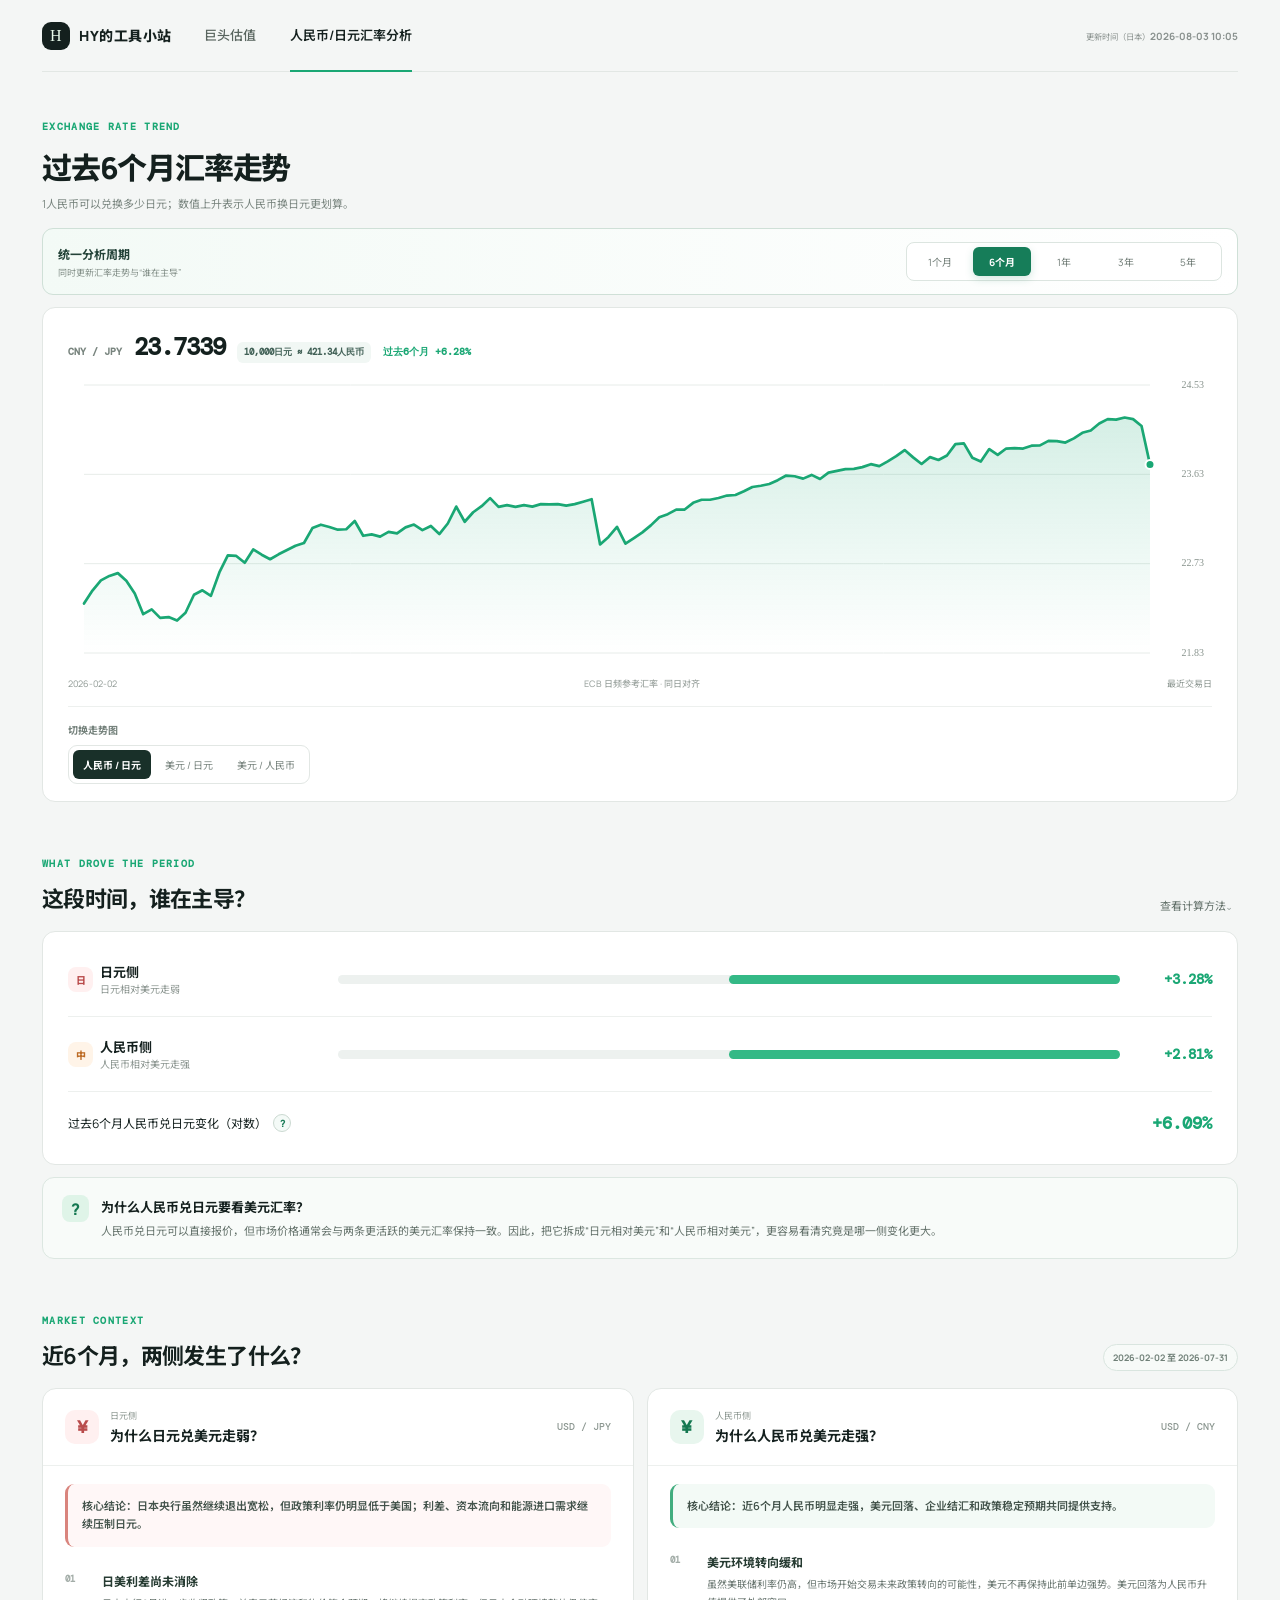
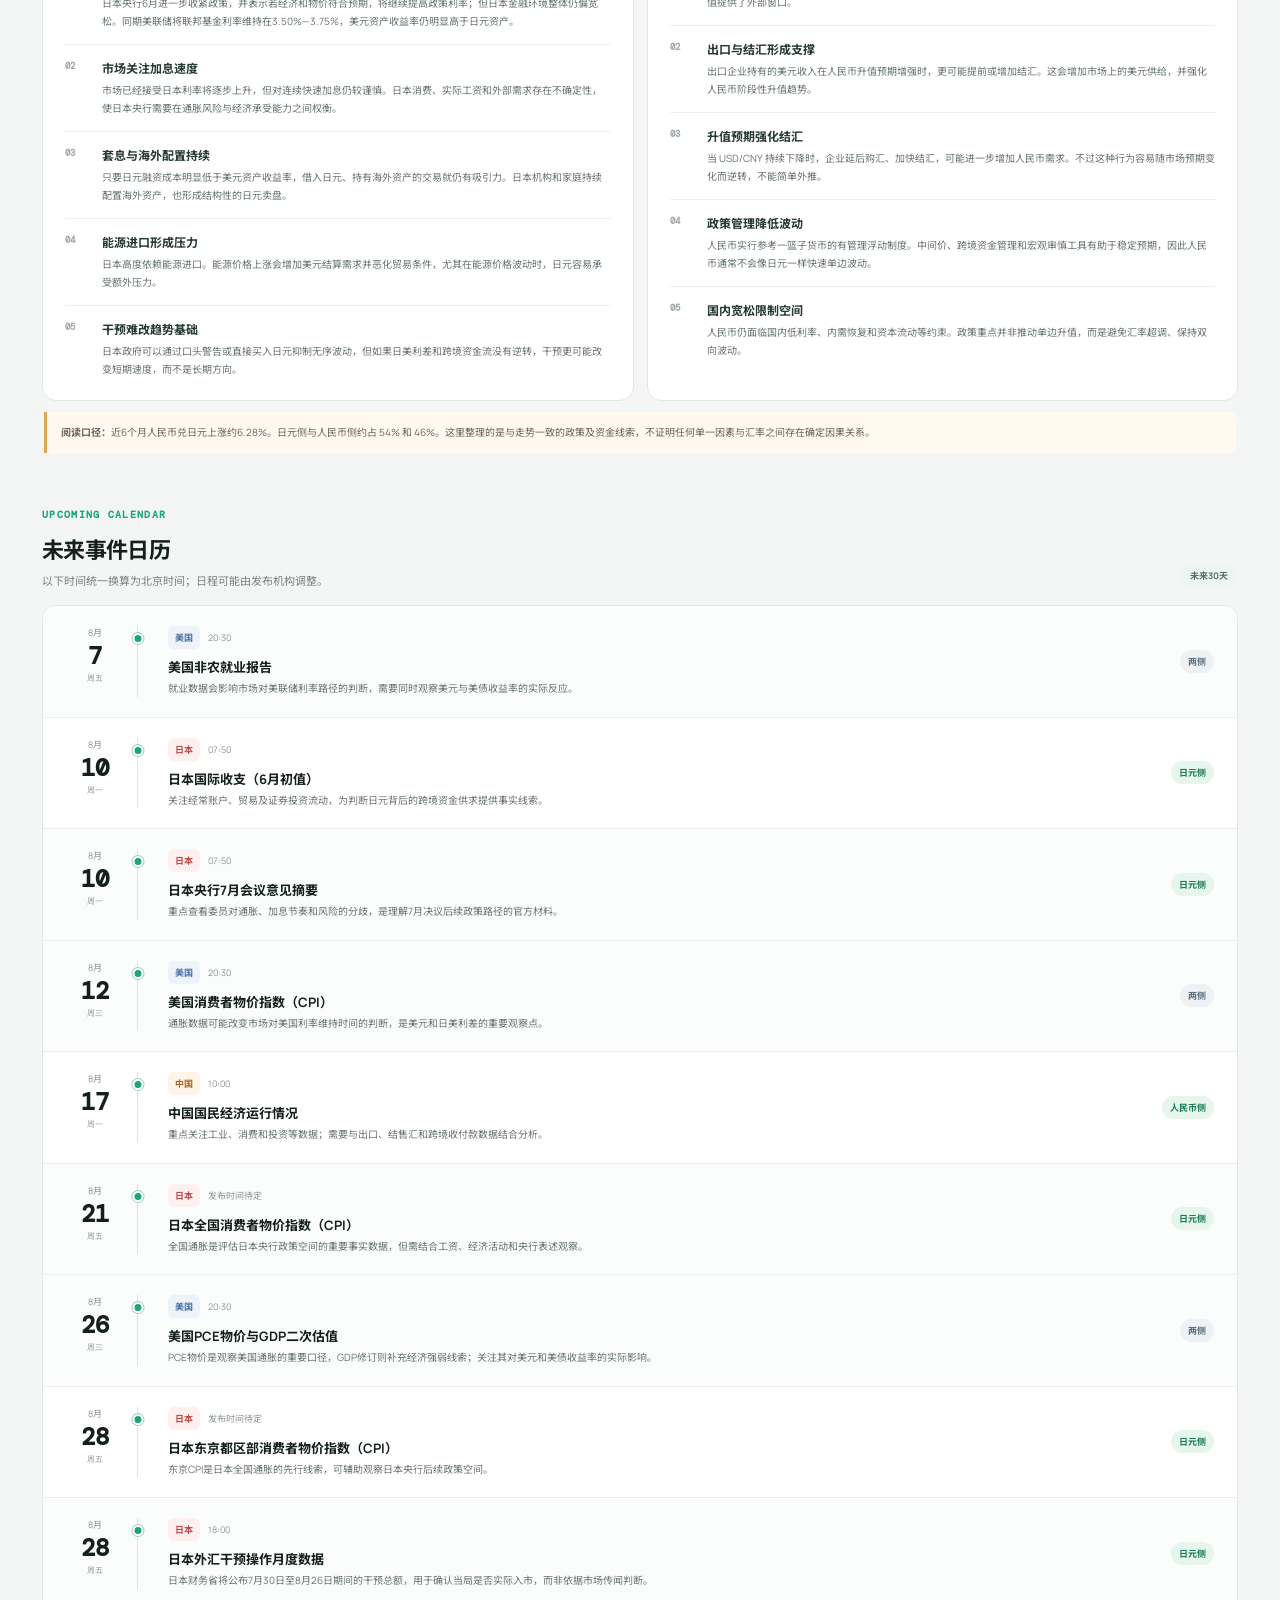
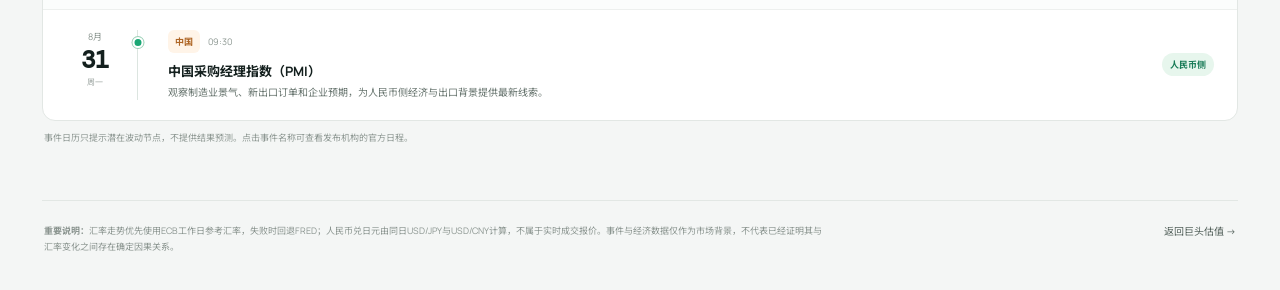
==== outputs/feature.html @ 0ce166f9 "page display fix" ====
<!doctype html>
<html lang="zh-CN">
<head>
  <meta charset="UTF-8" />
  <meta name="viewport" content="width=device-width, initial-scale=1.0" />
  <meta name="description" content="人民币兑日元汇率解读与换汇决策辅助工具" />
  <title>HY的工具小站 · 人民币/日元汇率分析</title>
  <link rel="preconnect" href="https://fonts.googleapis.com">
  <link rel="preconnect" href="https://fonts.gstatic.com" crossorigin>
  <link href="https://fonts.googleapis.com/css2?family=DM+Mono:wght@400;500;600&family=Manrope:wght@400;500;600;700;800&family=Noto+Sans+SC:wght@400;500;600;700&display=swap" rel="stylesheet">
  <link rel="stylesheet" href="style.css?v=20260803-19" />
  <link rel="stylesheet" href="yen.css?v=20260803-08" />
</head>
<body>
  <main class="shell yen-shell">
    <header class="topbar" data-site-header data-page="fx"></header>
    <script src="site-nav.js?v=20260803-13"></script>

    <section class="yen-section trend-first" aria-labelledby="trend-title">
      <div class="section-head trend-head">
        <div><p class="eyebrow">EXCHANGE RATE TREND</p><h1 id="trend-title">过去6个月汇率走势</h1><p id="trend-description" class="chart-description">1人民币可以兑换多少日元；数值上升表示人民币换日元更划算。</p></div>
      </div>
      <div class="global-period-selector">
        <div class="global-period-copy"><b>统一分析周期</b><span>同时更新汇率走势与“谁在主导”</span></div>
        <div class="period-switch global-periods" role="group" aria-label="选择页面分析周期"><button type="button" data-chart-period="30">1个月</button><button type="button" class="active" data-chart-period="180">6个月</button><button type="button" data-chart-period="365">1年</button><button type="button" data-chart-period="1095">3年</button><button type="button" data-chart-period="1825">5年</button></div>
      </div>
      <div class="trend-card">
        <div class="trend-summary"><span id="trend-pair">CNY / JPY</span><strong id="trend-current">—</strong><span id="trend-conversion" class="trend-conversion">10,000日元 ≈ — 人民币</span><em id="trend-change">等待日频数据</em></div>
        <div class="fx-canvas-wrap"><canvas id="fx-trend-chart" height="310" role="img" aria-label="过去6个月人民币兑日元走势图"></canvas><div id="fx-chart-tooltip" class="fx-chart-tooltip hidden" role="status"></div></div>
        <div class="chart-legend"><span id="chart-period-start">—</span><b id="chart-data-source">官方日频数据</b><span>最近交易日</span></div>
        <div class="trend-controls trend-controls-bottom"><span class="control-label">切换走势图</span><div class="pair-switch" role="group" aria-label="选择汇率走势"><button type="button" class="active" data-chart-pair="cnyjpy">人民币 / 日元</button><button type="button" data-chart-pair="usdjpy">美元 / 日元</button><button type="button" data-chart-pair="usdcny">美元 / 人民币</button></div></div>
      </div>
    </section>

    <section class="yen-section" aria-labelledby="drivers-title">
      <div class="section-head"><div><p class="eyebrow">WHAT DROVE THE PERIOD</p><h2 id="drivers-title">这段时间，谁在主导？</h2></div><button class="text-button" type="button" data-toggle="method">查看计算方法⌄</button></div>
      <div class="driver-card">
        <div class="driver-row"><div><span class="driver-flag jp">日</span><b>日元侧</b><small id="jpy-driver-copy">等待数据</small></div><div class="driver-track"><i id="jpy-driver-bar" class="driver-fill positive-fill" style="width:0"></i></div><strong id="jpy-driver-value">—</strong></div>
        <div class="driver-row"><div><span class="driver-flag cn">中</span><b>人民币侧</b><small id="cny-driver-copy">等待数据</small></div><div class="driver-track negative-track"><i id="cny-driver-bar" class="driver-fill negative-fill" style="width:0"></i></div><strong id="cny-driver-value">—</strong></div>
        <div class="driver-total"><span><span id="driver-total-label">等待真实汇率数据</span><button class="log-help-button" type="button" aria-label="解释对数变化" aria-haspopup="dialog" data-open-log-help>?</button></span><strong id="driver-total-value">—</strong></div>
        <div class="method-box hidden" id="method-box"><b>这是数学拆解，不是新闻归因</b><p>人民币兑日元 = 美元兑日元 ÷ 美元兑人民币。贡献采用对数变化计算，因此日元侧与人民币侧可以相加；四舍五入后可能有极小误差。</p><code>CNY/JPY 变化 ≈ USD/JPY 变化 − USD/CNY 变化</code></div>
      </div>
      <div class="driver-explainer driver-explainer-compact"><div class="explainer-intro"><span class="explainer-mark">?</span><div><b>为什么人民币兑日元要看美元汇率？</b><p>人民币兑日元可以直接报价，但市场价格通常会与两条更活跃的美元汇率保持一致。因此，把它拆成“日元相对美元”和“人民币相对美元”，更容易看清究竟是哪一侧变化更大。</p></div></div></div>
    </section>

    <section class="yen-section" aria-labelledby="events-title">
      <div class="section-head"><div><p class="eyebrow">MARKET CONTEXT</p><h2 id="events-title">近6个月，两侧发生了什么？</h2></div><span id="context-period-date" class="analysis-maintained">数据截至 2026.07.31</span></div>
      <div class="side-analysis-grid">
        <article class="side-analysis-card jpy-analysis">
          <header><div><span class="side-symbol">¥</span><span><small>日元侧</small><b id="jpy-context-title">为什么日元兑美元走弱？</b></span></div><em>USD / JPY</em></header>
          <p id="jpy-context-conclusion" class="side-conclusion">核心结论：日本央行虽然继续退出宽松，但政策利率仍明显低于美国；利差、资本流向和能源进口需求继续压制日元。</p>
          <ol id="jpy-context-reasons" class="reason-list">
            <li><span>01</span><div><b>日本央行加息仍不足以消除日美利差</b><p>日本央行6月进一步收紧政策，并表示若经济和物价符合预期，将继续提高政策利率；但日本金融环境整体仍偏宽松。同期美联储将联邦基金利率维持在3.50%—3.75%，美元资产收益率仍明显高于日元资产。</p></div></li>
            <li><span>02</span><div><b>市场关注加息速度，而不只是加息方向</b><p>市场已经接受日本利率将逐步上升，但对连续快速加息仍较谨慎。日本消费、实际工资和外部需求存在不确定性，使日本央行需要在通胀风险与经济承受能力之间权衡。</p></div></li>
            <li><span>03</span><div><b>套息与海外配置需求仍然存在</b><p>只要日元融资成本明显低于美元资产收益率，借入日元、持有海外资产的交易就仍有吸引力。日本机构和家庭持续配置海外资产，也形成结构性的日元卖盘。</p></div></li>
            <li><span>04</span><div><b>能源价格加大日本的进口压力</b><p>日本高度依赖能源进口。能源价格上涨会增加美元结算需求并恶化贸易条件，尤其在中东局势引发能源价格波动时，日元容易承受额外压力。</p></div></li>
            <li><span>05</span><div><b>干预风险限制跌速，但难以改变趋势基础</b><p>日本政府可以通过口头警告或直接买入日元抑制无序波动，但如果日美利差和跨境资金流没有明显逆转，干预更可能改变短期速度，而不是长期方向。</p></div></li>
          </ol>
        </article>
        <article class="side-analysis-card cny-analysis">
          <header><div><span class="side-symbol">¥</span><span><small>人民币侧</small><b id="cny-context-title">为什么人民币兑美元走强？</b></span></div><em>USD / CNY</em></header>
          <p id="cny-context-conclusion" class="side-conclusion">核心结论：近6个月 USD/CNY 从约6.94下降至6.75，人民币升值约2.77%。美元阶段性走弱、企业结汇和政策稳定预期共同提供支持。</p>
          <ol id="cny-context-reasons" class="reason-list">
            <li><span>01</span><div><b>美元环境较年初缓和</b><p>虽然美联储利率仍高，但市场开始交易未来政策转向的可能性，美元不再保持此前单边强势。美元回落为人民币升值提供了外部窗口。</p></div></li>
            <li><span>02</span><div><b>出口收入与企业结汇形成支撑</b><p>出口企业持有的美元收入在人民币升值预期增强时，更可能提前或增加结汇。这会增加市场上的美元供给，并强化人民币阶段性升值趋势。</p></div></li>
            <li><span>03</span><div><b>人民币升值预期具有自我强化效应</b><p>当 USD/CNY 持续下降时，企业延后购汇、加快结汇，可能进一步增加人民币需求。不过这种行为容易随市场预期变化而逆转，不能简单外推。</p></div></li>
            <li><span>04</span><div><b>政策管理降低了汇率波动</b><p>人民币实行参考一篮子货币的有管理浮动制度。中间价、跨境资金管理和宏观审慎工具有助于稳定预期，因此人民币通常不会像日元一样快速单边波动。</p></div></li>
            <li><span>05</span><div><b>国内宽松需求限制升值空间</b><p>人民币仍面临国内低利率、内需恢复和资本流动等约束。政策重点并非推动人民币单边升值，而是避免汇率超调、保持双向波动。因此近期走强更适合理解为阶段性再平衡。</p></div></li>
          </ol>
        </article>
      </div>
      <p id="context-period-note" class="context-note"><b>阅读口径：</b>近6个月人民币兑日元上涨约6.28%，并非只由“日元贬值”造成。数学拆分显示，日元走弱与人民币走强分别贡献约54%和46%，两侧作用较为接近。这里整理的是与走势一致的政策及资金线索，不证明任何单一因素与汇率之间存在确定因果关系。</p>
    </section>

    <section class="yen-section hidden" aria-labelledby="research-title">
      <div class="section-head research-section-head"><div><p class="eyebrow">INSTITUTIONAL RESEARCH</p><h2 id="research-title">投行研报</h2><p class="chart-description">由站长个人筛选、阅读与维护，只保留和人民币/日元汇率分析相关的观点。</p></div><span class="research-maintained">个人维护</span></div>
      <article class="research-card">
        <div class="research-topline"><div class="research-target"><small>高盛12个月目标</small><strong>USD/CNY&nbsp; 6.50</strong><em>人民币继续走强</em></div><div class="research-meta"><span class="research-bank">Goldman Sachs</span><time datetime="2026-06-07">2026.06.07</time><span>中国外汇与利率</span></div></div>
        <div class="research-heading"><div><p>China FX/Rates Monitor</p><h3>政策锚如何支持人民币走强与低利率</h3></div><span class="research-focus">人民币侧</span></div>
        <p class="research-lead">高盛认为，人民币即使在美元重新走强期间仍表现出较强韧性，关键并非单纯的美元方向，而是人民银行释放的政策信号，以及升值预期推动出口企业增加结汇。</p>
        <div class="research-points">
          <section><span>01</span><div><b>美元走强没有扭转人民币趋势</b><p>3月中东能源冲击推动美元走强时，USD/CNY 仅由约6.82回升至6.90附近便企稳；5月中旬美元再次转强后，人民币仍恢复升值，月底 USD/CNY 跌破6.80。</p></div></section>
          <section><span>02</span><div><b>央行政策信号是主要解释</b><p>高盛判断，人民银行已经能够接受人民币兑美元有序、渐进升值。约4%的年化升值速度，可能足以抵消境外投资者的部分利差成本，同时尽量限制对出口竞争力和通胀的影响。</p></div></section>
          <section><span>03</span><div><b>一致升值预期推动企业结汇</b><p>随着升值预期趋于一致，出口企业加快把美元收入兑换成人民币。高盛估算，自上一年12月以来，企业比常态多结汇约1,500亿美元。</p></div></section>
          <section><span>04</span><div><b>美元存量仍可能形成结汇供给</b><p>高盛此前估算，截至2025年中，企业额外囤积美元约5,000亿美元，处于本轮囤汇周期高点。若预期延续，其中一部分可能继续转化为人民币需求。</p></div></section>
          <section><span>05</span><div><b>未来走势可能更波动、更事件驱动</b><p>当市场预期过于一致，中间价的细微变化也容易被视为政策信号。高盛因此认为升值趋势可能延续，但过程会更曲折，并受到美元反弹和事件冲击影响。</p></div></section>
          <section><span>06</span><div><b>6.50是机构情景判断</b><p>高盛维持未来12个月 USD/CNY 到6.50的预测。该目标基于报告发布时的政策与市场假设，可能随美元、政策态度和企业结汇行为变化，并非确定结果。</p></div></section>
        </div>
        <div class="research-bottom research-source"><span>来源：Goldman Sachs Global Investment Research · 2026年6月7日<br>仅为转述式个人摘要，不提供原文下载，不构成投资或换汇建议。</span></div>
      </article>
      <article class="research-card research-card-jpy">
        <div class="research-topline"><div class="research-target"><small>汇丰核心判断</small><strong>USD/JPY&nbsp; 新的更高区间</strong><em>日元继续偏弱</em></div><div class="research-meta"><span class="research-bank">HSBC</span><time datetime="2026-07">2026.07</time><span>美元兑日元</span></div></div>
        <div class="research-heading"><div><p>USD-JPY: A New and Higher Range</p><h3>美元兑日元或已进入新的、更高的运行区间</h3></div><span class="research-focus">日元侧</span></div>
        <p class="research-lead">汇丰认为，USD/JPY 已接近过去40年的高位。日本财务省仍可能通过干预抑制无序贬值，但更强的美元环境、持续的日美利差和日本国内资本外流，可能共同把汇率中枢推向更高区间。</p>
        <div class="research-points">
          <section><span>01</span><div><b>干预措辞仍能影响短期行情</b><p>日本政府继续表示会对汇率变化采取适当措施，但汇丰认为近期措辞比4月底有所缓和。市场仍高度关注措辞强弱，因为它会改变对干预时点的判断。</p></div></section>
          <section><span>02</span><div><b>更强的美元抬高 USD/JPY 中枢</b><p>在6月17日 FOMC 会议后，汇丰上调了对美元整体运行区间的判断，并据此认为 USD/JPY 可能在2027年年中之前保持强势。</p></div></section>
          <section><span>03</span><div><b>日本央行预计不会快速连续加息</b><p>如果日本央行继续采取缓慢、谨慎的加息路径，美国与日本之间的名义和实际利差仍会维持较高水平，套息交易对日元的压力也难以迅速消失。</p></div></section>
          <section><span>04</span><div><b>财政压力与居民海外投资形成资本流出</b><p>生活成本补贴、投资和国防支出可能使财政赤字压力延续；与此同时，日本居民继续购买海外股票，也意味着日元资金持续流向海外资产。</p></div></section>
          <section><span>05</span><div><b>政府可能提高了对弱日元的容忍度</b><p>美元整体走强使 USD/JPY 的模型合理价值上升，而油价较3月至5月回落，缓解了输入型通胀压力。这可能降低政府立即干预的紧迫性。</p></div></section>
          <section><span>06</span><div><b>干预门槛可能高于此前的160附近</b><p>汇丰认为，日本财务省不会容忍无限制、无序贬值，但通常倾向在市场意外时出手，且历次干预位置逐步提高。因此，下次触发点可能高于此前普遍关注的160，但报告没有给出确定水平。</p></div></section>
        </div>
        <div class="research-bottom research-source"><span>来源：HSBC Global Research · 2026年7月<br>根据用户提供的研报摘要整理，仅作机构观点转述，不构成投资或换汇建议。</span></div>
      </article>
    </section>

    <section class="yen-section" aria-labelledby="calendar-title">
      <div class="section-head"><div><p class="eyebrow">UPCOMING CALENDAR</p><h2 id="calendar-title">未来事件日历</h2><p class="chart-description">以下时间统一换算为北京时间；日程可能由发布机构调整。</p></div><span class="calendar-window">未来30天</span></div>
      <div class="future-calendar" id="future-calendar" aria-live="polite"><p class="calendar-loading">正在加载已审核的官方日程…</p></div>
      <p class="calendar-note">事件日历只提示潜在波动节点，不提供结果预测。点击事件名称可查看发布机构的官方日程。</p>
    </section>

    <footer class="yen-footer"><p><b>重要说明：</b>汇率走势优先使用ECB工作日参考汇率，失败时回退FRED；人民币兑日元由同日USD/JPY与USD/CNY计算，不属于实时成交报价。事件与经济数据仅作为市场背景，不代表已经证明其与汇率变化之间存在确定因果关系。</p><a href="index.html">返回巨头估值 →</a></footer>
  </main>
  <div class="log-modal hidden" id="log-help-modal" role="dialog" aria-modal="true" aria-labelledby="log-help-title">
    <div class="log-modal-panel">
      <button class="log-modal-close" type="button" aria-label="关闭对数说明" data-close-log-help>×</button>
      <p class="eyebrow">CALCULATION NOTE</p>
      <h2 id="log-help-title">“对数变化”是什么意思？</h2>
      <p class="log-modal-lead">它把一段汇率涨跌转换为可以直接相加的口径，用来拆分日元侧和人民币侧各自贡献了多少。</p>
      <div class="log-formula">
        <code>对数变化 = ln（期末汇率 ÷ 期初汇率）× 100%</code>
        <code>CNY/JPY 对数变化 = USD/JPY 对数变化 − USD/CNY 对数变化</code>
      </div>
      <section><b>为什么不直接使用普通涨幅？</b><p>普通百分比需要连乘，不能把两侧直接相加；对数变化具有可加性，因此“日元侧贡献 + 人民币侧贡献”能够得到总变化。</p></section>
      <section><b>为什么它和走势图涨幅不完全一样？</b><p>走势图显示普通涨幅，归因模块显示对数变化。二者描述的是同一段行情，只是计算与表达口径不同。</p></section>
      <div class="log-example"><span>当前所选周期</span><b id="log-example-values">等待汇率数据</b><small id="log-example-formula">普通涨幅 = e<sup>对数变化</sup> − 1</small></div>
    </div>
  </div>
  <script src="yen.js?v=20260803-10"></script>
</body>
</html>
---- outputs/style.css ----
:root{--bg:#f4f6f5;--ink:#14201e;--muted:#78827e;--line:#e2e7e4;--green:#1aa774;--orange:#ee8b2d;--blue:#2d9ce2;--violet:#b547c3;--teal:#1ba6a0}*{box-sizing:border-box}body{margin:0;background:var(--bg);font-family:Manrope,"Noto Sans SC",Arial,sans-serif;color:var(--ink)}.shell{max-width:1440px;margin:auto;padding:0 42px 46px}.topbar{height:82px;display:flex;align-items:center;border-bottom:1px solid var(--line);gap:42px}.brand{font-weight:800;letter-spacing:.04em;display:flex;align-items:center;gap:9px}.brand span span{color:var(--green)}.brand-mark{width:27px;height:27px;border-radius:9px;background:var(--ink);color:#e8f9e9;display:grid;place-items:center;font:500 17px Georgia}nav{display:flex;gap:27px;flex:1}button{font:inherit;cursor:pointer;border:0;background:none;color:inherit}nav button{font-size:13px;color:#7c8582;padding:31px 0 27px}nav .nav-active{color:var(--ink);border-bottom:2px solid var(--green);font-weight:700}.header-right{font-size:11px;color:#89918e;display:flex;align-items:center;gap:8px}.updated{margin-left:14px}.live-dot{width:6px;height:6px;border-radius:50%;background:var(--green);box-shadow:0 0 0 4px #d8f1e6}.overview{padding-top:57px}.page-title{display:flex;align-items:end;justify-content:space-between}.eyebrow{font:600 10px "DM Mono",monospace;letter-spacing:.13em;color:var(--green);margin:0 0 11px;text-transform:uppercase}h1{font-size:35px;letter-spacing:-1.8px;margin:0;font-weight:800}.subtitle{color:var(--muted);font-size:14px;margin:10px 0 0}.market-summary{text-align:right;display:grid;grid-template-columns:auto auto;gap:4px 14px;align-items:baseline;font-size:11px;color:#7c8582}.market-summary strong{font:700 25px Manrope;color:var(--ink);letter-spacing:-1px}.market-summary em{color:var(--green);font-style:normal;grid-column:2;font-weight:700}.filters{margin:42px 0 17px;display:flex;justify-content:space-between}.filter-group{display:flex;gap:8px}.pill{padding:8px 14px;border:1px solid var(--line);border-radius:100px;font-size:12px;color:#6f7b76}.pill.selected{color:#fff;background:var(--ink);border-color:var(--ink)}.sort{font-size:12px;border:1px solid var(--line);padding:8px 12px;border-radius:6px;color:#58635f}.sort span{margin-left:6px;color:var(--green)}.table-card{background:#fff;border:1px solid var(--line);border-radius:10px;overflow:hidden}.table-head,.stock-row{display:grid;grid-template-columns:2.1fr 1fr .94fr .94fr .7fr .86fr .86fr 1.2fr 35px;align-items:center;padding:0 24px;column-gap:14px}.table-head{height:48px;background:#fafbfa;border-bottom:1px solid var(--line);font-size:10px;letter-spacing:.08em;font-weight:700;color:#84908a}.stock-row{height:72px;border-bottom:1px solid #edf0ee;cursor:pointer;transition:.15s}.stock-row:last-child{border:0}.stock-row:hover{background:#f5fbf8}.company{display:flex;align-items:center;gap:12px;min-width:0}.logo{width:34px;height:34px;border-radius:10px;display:grid;place-items:center;font-weight:800;font-size:15px;flex:none}.company-name{font-size:13px;font-weight:700}.ticker{font:10px "DM Mono";color:#929a97;margin-top:3px}.cell{font:500 13px "DM Mono",monospace;color:#34403b}.cell.positive{color:var(--green);font-weight:700}.cell.warning{color:#d75348;font-weight:700}.grow{font-size:12px;font-weight:700;color:#1b986b}.row-arrow{color:#a2aba7;font-size:20px}.disclaimer{font-size:10px;color:#97a09d;margin:14px 3px}.hidden{display:none}.detail{padding-top:38px}.back{font-size:13px;color:#65716c;margin-bottom:30px}.detail-head{display:flex;justify-content:space-between;align-items:center}.detail-company{display:flex;gap:17px;align-items:center}.logo.lg{width:66px;height:66px;border-radius:20px;font-size:30px}.detail-company h2{font-size:29px;letter-spacing:-1.1px;margin:0}.detail-price{margin:5px 0 0;font:500 13px "DM Mono";color:#6f7975}.growth-panel{text-align:right;display:flex;flex-direction:column}.growth-panel span{font-size:11px;color:#7e8984}.growth-panel strong{font-size:30px;color:var(--green);letter-spacing:-1.5px}.growth-panel em{font:11px "DM Mono";font-style:normal;color:#909895}.periods{display:flex;gap:4px;margin:36px 0 15px}.periods button{font-size:12px;padding:8px 16px;color:#6d7773;border-radius:5px}.periods .active{background:#dff3e9;color:#147851;font-weight:700}.chart-card{background:#fff;border:1px solid var(--line);border-radius:10px;padding:27px 29px 20px}.chart-top{display:flex;justify-content:space-between;align-items:start}.chart-top h3{font-size:20px;margin:0;letter-spacing:-.7px}.legend{display:flex;gap:19px;color:#6d7773;font:11px "DM Mono";padding-top:6px}.legend i{display:inline-block;width:8px;height:8px;border-radius:50%;margin-right:6px}.orange{background:var(--orange)}.teal{background:var(--teal)}.blue{background:var(--blue)}.violet{background:var(--violet)}.stats{display:flex;gap:12px;margin:27px 0 13px}.stat{border:1px solid var(--line);border-radius:7px;width:176px;padding:11px 12px}.stat-label{font-size:10px;color:#7b8581;display:flex;align-items:center;gap:5px}.stat-label i{width:7px;height:7px;border-radius:50%}.stat-value{font:700 19px "DM Mono";margin-top:8px}.stat-sub{font:10px "DM Mono";color:#9ca5a1}.chart-wrap{width:100%;overflow:auto}svg{width:100%;min-width:700px;height:auto}.grid{stroke:#e7ebe9;stroke-width:1}.axis{fill:#8d9692;font:11px "DM Mono"}.line{fill:none;stroke-width:3;stroke-linejoin:round;stroke-linecap:round}.insight{margin-top:18px;border-left:3px solid var(--green);padding:9px 17px;background:#edf8f2;border-radius:0 7px 7px 0}.insight .eyebrow{margin-bottom:5px}.insight p:last-child{font-size:13px;margin:0;color:#53605a;line-height:1.7}@media(max-width:950px){.shell{padding:0 18px}.header-right,.table-head span:nth-child(n+6),.stock-row .cell:nth-of-type(n+5){display:none}.table-head,.stock-row{grid-template-columns:2fr 1fr 1fr 1fr 1fr 30px}.topbar{gap:15px}nav{gap:14px}.page-title{align-items:start}.market-summary{display:none}}@media(max-width:600px){nav{display:none}.topbar{justify-content:space-between}.overview{padding-top:35px}h1{font-size:27px}.filters{margin-top:28px}.filter-group{overflow:auto}.pill{white-space:nowrap}.table-head,.stock-row{padding:0 12px;column-gap:7px;grid-template-columns:1.7fr .9fr .8fr .8fr 24px}.table-head span:nth-child(5),.stock-row .cell:nth-of-type(4){display:none}.company-name{font-size:11px}.logo{width:30px;height:30px}.detail-head{align-items:start}.detail-company h2{font-size:23px}.growth-panel strong{font-size:23px}.chart-card{padding:20px 14px}.legend{display:none}.stats{overflow:auto}.stat{flex:none}.detail{padding-top:26px}}
/* Implied-growth column override */
.table-head,.stock-row{grid-template-columns:2.1fr 1fr .94fr .94fr .7fr .86fr .86fr 1.1fr 1.2fr 35px}.help{display:inline-grid;place-items:center;width:13px;height:13px;border:1px solid #b6bfbb;border-radius:50%;font-size:8px;color:#8c9691;text-decoration:none;vertical-align:1px;margin-left:2px}.help:hover{color:#147851;border-color:#147851}.implied{font:700 12px "DM Mono",monospace;color:#5e6964}@media(max-width:950px){.table-head span:nth-child(n+7),.stock-row .cell:nth-of-type(n+5),.stock-row .implied{display:none}}
@media(max-width:680px){.shell{padding:0 14px 30px}.topbar{height:62px}.brand{font-size:13px}.brand-mark{width:23px;height:23px;font-size:14px}.overview{padding-top:28px}.page-title{display:block}h1{font-size:26px;letter-spacing:-1.2px}.subtitle{font-size:12px;line-height:1.6}.filters{margin:24px 0 13px;gap:8px}.filter-group{max-width:calc(100vw - 82px)}.sort{padding:8px;font-size:0}.sort span{font-size:14px;margin:0}.table-card{overflow-x:auto;border-radius:8px}.table-head,.stock-row{min-width:720px;grid-template-columns:2fr 1fr .95fr .95fr 1.1fr 1.15fr 28px;padding:0 13px;column-gap:8px}.table-head span:nth-child(5),.table-head span:nth-child(6),.table-head span:nth-child(7),.stock-row .cell:nth-of-type(4),.stock-row .cell:nth-of-type(5),.stock-row .cell:nth-of-type(6){display:none}.table-head span:nth-child(8),.stock-row .implied{display:block}.table-head span:nth-child(9),.stock-row .grow{display:block}.stock-row{height:65px}.company{gap:8px}.company-name{font-size:12px}.ticker{font-size:9px}.cell,.implied,.grow{font-size:11px}.detail{padding-top:22px}.back{margin-bottom:20px}.detail-head{gap:10px}.detail-company{gap:10px}.logo.lg{width:49px;height:49px;border-radius:15px;font-size:22px}.detail-company h2{font-size:21px}.detail-price{font-size:10px}.growth-panel strong{font-size:22px}.growth-panel span,.growth-panel em{font-size:9px}.periods{margin:25px 0 12px}.periods button{padding:8px 12px}.chart-card{padding:18px 10px}.chart-top h3{font-size:17px}.stats{margin:20px 0 8px}.stat{width:142px;padding:9px}.stat-value{font-size:16px}.chart-wrap{margin:0 -2px}svg{min-width:620px}.insight{margin-top:12px;padding:9px 12px}.disclaimer{line-height:1.5}}
/* Quote columns added after the first design pass. */
.table-head,.stock-row{grid-template-columns:2.05fr 1fr .9fr 1fr .85fr .9fr .68fr .82fr .95fr 1.05fr 1.15fr 30px}.price-cell{white-space:nowrap}.change.negative{color:#d75348;font-weight:700}@media(max-width:950px){.table-head,.stock-row{grid-template-columns:2fr 1fr .9fr 1fr .9fr 30px}.table-head span:nth-child(n+7),.stock-row .cell:nth-of-type(n+5),.stock-row .implied,.stock-row .grow{display:none}}@media(max-width:680px){.table-head,.stock-row{min-width:760px;grid-template-columns:2fr 1fr .9fr 1fr .9fr 1fr 28px}.table-head span:nth-child(7),.table-head span:nth-child(8),.table-head span:nth-child(9),.stock-row .cell:nth-of-type(5),.stock-row .cell:nth-of-type(6),.stock-row .cell:nth-of-type(7){display:none}.table-head span:nth-child(10),.table-head span:nth-child(11),.stock-row .implied,.stock-row .grow{display:block}}
.quote-cell .change.positive{color:var(--green)}.quote-cell .change.negative{color:#d75348}
.quote-cell{display:block!important}.quote-cell>span,.quote-cell>.change{display:block}.quote-cell>.change{margin-top:4px;line-height:1}
.sort-header{font:inherit;font-weight:inherit;letter-spacing:inherit;color:inherit;padding:0;text-align:left}.sort-header:hover,.sort-header.active-sort{color:var(--ink)}.rank-good{color:var(--green)!important;font-weight:700!important}.rank-bad{color:#d75348!important;font-weight:700!important}
.logo{position:relative;overflow:hidden;flex:0 0 34px}.logo img{position:absolute!important;inset:0!important;width:100%!important;height:100%!important;max-width:100%!important;max-height:100%!important;object-fit:contain!important;padding:4px;display:block}.logo>span{position:relative;z-index:1}.logo:has(img)>span{display:none}.logo.lg{flex-basis:66px}.micron-mark{overflow:visible}
@media(max-width:680px){.logo{flex-basis:30px}.logo.lg{flex-basis:49px}}
.metric-modal{position:fixed;inset:0;z-index:20;background:rgba(14,24,21,.52);backdrop-filter:blur(5px);display:grid;place-items:center;padding:20px}.metric-modal.hidden{display:none}.modal-panel{width:min(620px,100%);max-height:min(720px,calc(100vh - 40px));overflow:auto;position:relative;background:#fff;border-radius:14px;padding:31px 34px 21px;box-shadow:0 20px 80px rgba(0,0,0,.24)}.modal-panel h2{font-size:27px;letter-spacing:-1px;margin:0 30px 15px 0}.modal-panel p{color:#59655f;font-size:14px;line-height:1.75}.modal-panel h3{font-size:15px;margin:21px 0 8px}.modal-formula{background:#eff8f2;color:#195039;border-radius:8px;padding:13px;font:500 12px "DM Mono",monospace;overflow:auto;white-space:nowrap}.modal-close{position:absolute;right:15px;top:13px;width:32px;height:32px;border-radius:50%;background:#f1f4f2;color:#59655f;font-size:25px;line-height:1}.modal-close:hover{background:#e1e8e3;color:#18241f}.modal-hint{margin:22px 0 0;color:#9aa39e!important;font-size:11px!important;text-align:center}@media(max-width:600px){.metric-modal{padding:13px}.modal-panel{padding:27px 20px 16px;border-radius:12px}.modal-panel h2{font-size:23px}.modal-panel p{font-size:13px}}
.plain-lead{font-size:16px!important;color:#23342d!important;font-weight:700;line-height:1.65!important}.beginner-tip{margin:17px 0 4px;border-left:3px solid var(--green);background:#eff8f2;border-radius:0 7px 7px 0;padding:10px 12px;color:#35624d;font-size:12px;line-height:1.65}@media(max-width:600px){.plain-lead{font-size:14px!important}.beginner-tip{font-size:11px}}
.index-stats{display:grid;grid-template-columns:repeat(2,minmax(0,1fr));gap:14px;margin:35px 0 15px}.index-stat{background:#fff;border:1px solid var(--line);border-radius:10px;padding:21px}.index-stat span{display:block;font-size:12px;color:#77827d}.index-stat strong{display:block;font:700 30px "DM Mono";letter-spacing:-1px;margin:10px 0 5px}.index-stat small{font:10px "DM Mono";color:#909a95}.index-chart{background:#fff;border:1px solid var(--line);border-radius:10px;padding:27px 29px 20px;margin-top:15px}.index-note{font-size:10px;color:#8c9691;line-height:1.6;margin:13px 3px}@media(max-width:600px){.index-stats{grid-template-columns:1fr;margin-top:25px}.index-stat{padding:16px}.index-stat strong{font-size:25px}.index-chart{padding:19px 10px}}
.index-stats-three{grid-template-columns:repeat(3,minmax(0,1fr))}.chart-caption{font-size:11px;color:#7a8580;margin:7px 0 0;line-height:1.55}.metric-toggles{display:flex;gap:8px;flex-wrap:wrap;margin:17px 0 8px}.metric-toggles label{display:flex;align-items:center;gap:6px;border:1px solid var(--line);border-radius:999px;padding:7px 10px;font-size:11px;color:#53605a;cursor:pointer;user-select:none}.metric-toggles input{accent-color:var(--green);margin:0}.metric-toggles i{width:8px;height:8px;border-radius:50%}@media(max-width:600px){.index-stats-three{grid-template-columns:1fr}.metric-toggles{gap:6px}.metric-toggles label{font-size:10px;padding:6px 8px}}
.history-source-note{margin:0 0 12px;padding:10px 12px;border:1px solid #efcfaa;border-radius:9px;background:#fff8ef;color:#80501f;font-size:12px;line-height:1.65}.history-source-note strong{color:#653b13}.history-source-note.hidden{display:none}@media(max-width:600px){.history-source-note{font-size:11px;padding:9px 10px}}
.micron-mark{background:#fff!important;color:#1479c9!important;border:1px solid #d7e7f5;font:800 8px Arial,sans-serif!important;letter-spacing:-.7px}.micron-mark span{transform:skew(-9deg)}.micron-mark.lg{font-size:16px!important;letter-spacing:-1.5px}
/* Company-level implied-growth inputs */
.model-inputs{margin-top:16px;background:#fff;border:1px solid var(--line);border-radius:10px;padding:18px 20px}.model-inputs h3{margin:0;font-size:16px}.model-inputs>p:last-child{font-size:12px;color:#68736e;line-height:1.7;margin:10px 0 0}.model-head{display:flex;align-items:center;justify-content:space-between;gap:18px}.model-head .eyebrow{margin-bottom:7px}.growth-compare{display:flex;align-items:stretch;gap:10px}.growth-compare>div{min-width:128px;padding:8px 10px;border:1px solid #dcebe2;border-radius:7px;background:#f4fbf7;display:grid;gap:2px}.growth-compare span,.growth-compare small{font-size:9px;color:#738078}.growth-compare b{font:700 17px "DM Mono",monospace;color:#147851}.growth-compare i{align-self:center;font-style:normal;font-size:9px;color:#94a09a}.model-grid{display:grid;grid-template-columns:repeat(6,minmax(0,1fr));gap:9px;margin-top:14px}.model-grid span{background:#f7f9f8;border-radius:6px;padding:8px;font-size:10px;color:#78827e;display:flex;flex-direction:column;gap:3px}.model-grid b{font:700 13px "DM Mono",monospace;color:#1b2a24}.model-formula-note{margin:12px 0 0!important;padding:8px 10px;border-radius:6px;background:#f8faf9;color:#78827e!important;font:10px/1.65 "DM Mono","Noto Sans SC",monospace!important}.model-formula-note b{color:#58655f;font-weight:600}.model-note{border-top:1px solid #edf0ee;padding-top:10px}@media(max-width:780px){.model-head{align-items:flex-start;flex-direction:column}.growth-compare{width:100%}.growth-compare>div{flex:1}}@media(max-width:680px){.model-inputs{padding:15px}.model-grid{grid-template-columns:repeat(2,minmax(0,1fr))}.growth-compare{gap:6px}.growth-compare>div{min-width:0;padding:8px}.growth-compare b{font-size:15px}.growth-compare span,.growth-compare small{font-size:8px}.growth-compare i{font-size:8px}.model-formula-note{font-size:9px!important;padding:8px!important}}
.model-grid .model-assumption{position:relative;border:1px dashed #b7d8c7;background:#f1faf5;cursor:text}.model-assumption>span{display:flex;align-items:center;gap:4px}.model-assumption em{font-size:8px;font-style:normal;color:#148458;background:#d9f3e5;border-radius:999px;padding:1px 4px}.model-assumption input{width:100%;padding:2px 18px 2px 0;border:0;border-bottom:1px solid #8cc9aa;background:transparent;color:#145f42;font:700 14px "DM Mono",monospace;outline:0}.model-assumption input:focus{border-color:#0d9c64;box-shadow:0 2px 0 rgba(26,167,116,.12)}.model-assumption small{position:absolute;right:8px;bottom:10px;color:#4d7a66;font:600 10px "DM Mono",monospace}.model-assumption-hint{margin:9px 0 0!important;color:#738078!important;font-size:10px!important;line-height:1.65!important}@media(max-width:680px){.model-assumption input{font-size:13px}.model-assumption-hint{font-size:9px!important}}
.chart-card .periods{margin:0 0 12px}.chart-wrap{position:relative}.chart-hover-overlay{cursor:crosshair}.hover-guide{stroke:#87938d;stroke-width:1;stroke-dasharray:4 4;pointer-events:none}.hover-points{pointer-events:none}.chart-tooltip{position:absolute;z-index:3;min-width:170px;padding:9px 10px;border:1px solid #dce4df;border-radius:7px;background:rgba(255,255,255,.96);box-shadow:0 7px 18px rgba(20,32,30,.12);font:11px "DM Mono",monospace;pointer-events:none}.chart-tooltip b{display:block;color:#24312c;margin-bottom:7px}.chart-tooltip span{display:flex;align-items:center;justify-content:space-between;gap:14px;color:#66716c;margin-top:4px}.chart-tooltip i{display:inline-block;width:7px;height:7px;border-radius:50%;margin-right:5px}.chart-tooltip strong{color:#1e2a25}
.ndx-periods{display:flex;gap:6px;margin:18px 0 10px}.ndx-periods button{padding:7px 15px;border:1px solid var(--line);border-radius:999px;color:#6d7773;font-size:12px}.ndx-periods button.active{background:#dff3e9;border-color:#c9ead8;color:#147851;font-weight:700}.ndx-average-line{stroke:#8b9691;stroke-width:1.5;stroke-dasharray:6 6}.ndx-average-label{fill:#67736d;font:11px "DM Mono",monospace}.aux{padding-top:57px}.aux-title>p:last-child{color:var(--muted);font-size:14px;margin:10px 0 0}.index-chart .chart-wrap svg{display:block;width:100%;min-width:700px}@media(max-width:680px){.aux{padding-top:28px}.index-chart .chart-wrap{overflow-x:auto}.ndx-periods{margin-top:15px}.index-note{font-size:9px}}
.valuation-metric-picker{gap:7px;flex-wrap:wrap;justify-content:flex-end}.valuation-metric-picker button{display:inline-flex;align-items:center;padding:6px 8px;border:1px solid transparent;border-radius:7px;color:#7b8581;font:11px "DM Mono",monospace}.valuation-metric-picker button:hover{background:#f2f7f4}.valuation-metric-picker button.active{background:#edf8f2;border-color:#cde9d8;color:#19362b;font-weight:700}.valuation-metric-picker button i{margin-right:6px}@media(max-width:680px){.valuation-metric-picker{display:flex!important;justify-content:flex-start;gap:4px;padding-top:10px}.valuation-metric-picker button{padding:5px 6px;font-size:9px}}
.valuation-stat-picker{position:relative;text-align:left;cursor:pointer;transition:transform .15s,border-color .15s,background .15s,box-shadow .15s}.valuation-stat-picker:hover{background:#f7fbf8;border-color:#b7d6c5;transform:translateY(-1px)}.valuation-stat-picker.active{border-color:#38b47f;background:linear-gradient(135deg,#e3f8ed,#f8fdf9);box-shadow:0 7px 20px rgba(26,167,116,.18);transform:translateY(-2px)}.valuation-stat-picker.active .stat-value{color:#117852}.stat-current{display:inline-block;margin-right:6px;padding:2px 4px;border-radius:4px;border:1px solid #cad6cf;color:#7b8780;font:700 8px "DM Mono",monospace;letter-spacing:.02em}.valuation-stat-picker.active .stat-current{border-color:#35af7c;background:#1aa774;color:#fff}.stat-unit{margin-left:2px;color:#74817b;font:600 10px "Noto Sans SC",sans-serif}
@keyframes valuation-card-selected{0%{transform:translateY(0) scale(.98);box-shadow:0 0 0 rgba(26,167,116,0)}55%{transform:translateY(-4px) scale(1.015);box-shadow:0 13px 28px rgba(26,167,116,.26)}100%{transform:translateY(-2px) scale(1);box-shadow:0 8px 22px rgba(26,167,116,.2)}}.valuation-stat-picker{overflow:hidden}.valuation-stat-picker:not(.active)::after{content:"可切换";position:absolute;top:10px;right:10px;padding:2px 5px;border:1px solid #d5e1da;border-radius:999px;color:#728078;background:#fff;font:700 8px "Noto Sans SC",sans-serif;letter-spacing:.02em;transition:.15s}.valuation-stat-picker:not(.active):hover::after{border-color:#79c7a1;color:#147851;background:#edf9f2}.valuation-stat-picker.active{border:2px solid #13a96f!important;background:linear-gradient(135deg,#d8f7e7 0%,#eefcf4 56%,#fff 100%)!important;box-shadow:0 8px 22px rgba(26,167,116,.2)!important;animation:valuation-card-selected .42s ease-out both}.valuation-stat-picker.active::before{content:"";position:absolute;inset:0 0 auto;height:4px;background:linear-gradient(90deg,#10a66d,#65d7a7)}.valuation-stat-picker.active .stat-current{margin-top:2px;border-color:#108a5c;background:#108f60;color:#fff}.valuation-stat-picker.active .stat-label{color:#176a4b;font-weight:700}
.pe-loss-gap{pointer-events:none}.pe-loss-gap rect{fill:#fff4e8;stroke:#f2c896;stroke-width:1}.pe-loss-gap text{fill:#b46117;font:600 10px "DM Mono",monospace}
.growth-panel{gap:1px}.detail-metric-label{display:flex;align-items:center;justify-content:flex-end;gap:4px;margin-top:0}.detail-metric-label.future-label{margin-top:13px}.detail-metric-help{display:inline-grid;place-items:center;width:14px;height:14px;padding:0;border:1px solid #b8c4be;border-radius:50%;background:rgba(255,255,255,.65);color:#68756f;font-size:9px;line-height:1}.detail-metric-help:hover{color:#147851;border-color:#8ecdae}.growth-panel .future-growth-value{font-size:21px;line-height:1.1;color:#1b986b;letter-spacing:-1px}.growth-panel .future-growth-value+em{margin-top:1px}@media(max-width:600px){.detail-metric-label{font-size:9px}.detail-metric-label.future-label{margin-top:9px}.growth-panel .future-growth-value{font-size:16px}.detail-metric-help{width:12px;height:12px;font-size:8px}}
.table-head,.stock-row{grid-template-columns:2.05fr 1fr .9fr .92fr .82fr .76fr .8fr .8fr .95fr .94fr 1.02fr 1.05fr 30px}@media(min-width:681px) and (max-width:950px){.table-head,.stock-row{grid-template-columns:2fr 1fr .9fr .9fr .9fr .8fr 30px}.table-head span:nth-child(n+7),.stock-row .cell:nth-of-type(n+5),.stock-row .implied,.stock-row .grow{display:none}}
.table-head button{white-space:nowrap}@media(min-width:681px) and (max-width:1260px){.table-head,.stock-row{grid-template-columns:2fr 1fr .9fr .9fr .9fr .95fr .95fr 30px}.table-head span:nth-child(n+6):nth-child(-n+10),.stock-row .cell:nth-of-type(n+4),.stock-row .implied{display:none}.table-head span:nth-child(11),.table-head span:nth-child(12),.stock-row .grow{display:block}}
@media(max-width:680px){.detail .chart-wrap{overflow:visible;margin:0}.detail .chart-wrap svg#chart{display:block;min-width:0;width:100%;height:220px}.detail .chart-hover-overlay{touch-action:none}.detail .axis{font-size:9px}.detail .chart-tooltip{max-width:calc(100vw - 24px);min-width:0!important;width:178px!important;padding:10px 11px!important}.detail .chart-tooltip span{font-size:10px!important}.detail .chart-tooltip strong{font-size:12px!important}}
@media(max-width:680px){.topbar{height:auto;min-height:62px;flex-wrap:wrap;gap:0;padding-top:11px}.topbar nav{display:flex!important;order:3;flex:0 0 100%;gap:25px;margin-top:8px}.topbar nav button{padding:8px 0 10px;font-size:13px}.overview{padding-top:22px}}
.mobile-stock-list{display:none}@media(max-width:680px){.table-card{display:none}.mobile-stock-list{display:grid;gap:10px;margin-top:24px}.mobile-stock-card{background:#fff;border:1px solid var(--line);border-radius:12px;padding:14px 14px 0;overflow:hidden;cursor:pointer;transition:background .15s,border-color .15s}.mobile-stock-card:active{background:#f2faf5;border-color:#b9e6cf}.mobile-card-top{display:flex;justify-content:space-between;align-items:center;gap:12px}.mobile-company{display:flex;align-items:center;gap:9px;min-width:0}.mobile-company b{display:block;font-size:14px;white-space:nowrap;overflow:hidden;text-overflow:ellipsis}.mobile-company small,.mobile-price small{display:block;font:10px "DM Mono",monospace;color:#8b9590;margin-top:3px}.mobile-price{text-align:right;white-space:nowrap}.mobile-price>b{font:600 16px "DM Mono",monospace;color:#1a2923}.mobile-price .change{font-weight:700}.mobile-core-metrics{display:grid;grid-template-columns:repeat(3,minmax(0,1fr));gap:8px;border-top:1px solid #edf0ee;margin-top:13px;padding:11px 0}.mobile-core-metrics span,.mobile-more-grid span{min-width:0}.mobile-core-metrics small,.mobile-more-grid small{display:block;color:#89938e;font-size:10px;margin-bottom:4px}.mobile-core-metrics b,.mobile-more-grid b{display:block;font:600 12px "DM Mono",monospace;color:#26342e;white-space:nowrap;overflow:hidden;text-overflow:ellipsis}.mobile-more{width:calc(100% + 28px);margin-left:-14px;border-top:1px solid #edf0ee;padding:10px 14px;color:#64716a;font-size:11px;display:flex;justify-content:space-between;align-items:center}.mobile-more span:last-child{font-size:16px;line-height:.7;transition:transform .15s}.mobile-more-grid{display:none;grid-template-columns:repeat(2,minmax(0,1fr));gap:12px;background:#f8faf9;margin:0 -14px;padding:13px 14px 15px}.mobile-stock-card.expanded .mobile-more-grid{display:grid}.mobile-stock-card.expanded .mobile-more span:last-child{transform:rotate(180deg)}.mobile-more-grid b.rank-good{color:var(--green)}.mobile-more-grid b.rank-bad{color:#d75348}}
@media screen and (min-width: 681px) and (max-width: 1260px) {
  .table-head,.stock-row { grid-template-columns:2fr 1fr .9fr .9fr .9fr .95fr .95fr 30px !important; }
  .table-head span:nth-child(n+6):nth-child(-n+10),.stock-row .cell:nth-of-type(n+4),.stock-row .implied { display:none !important; }
  .table-head span:nth-child(11),.table-head span:nth-child(12),.stock-row .grow { display:block !important; }
  .table-head button { white-space:nowrap; }
}
.model-result-unavailable{margin:12px 0 0!important;padding:8px 10px;border-left:2px solid #e5b36b;border-radius:0 6px 6px 0;background:#fffaf2;color:#80643b!important;font-size:11px!important;line-height:1.65!important}
@media(max-width:680px){.model-result-unavailable{font-size:9px!important;padding:8px!important}}
@media(max-width:680px){.shell{min-height:0!important;padding-bottom:16px!important}.shell>section.hidden{display:none!important}.overview,.detail{min-height:0!important;padding-bottom:0!important;margin-bottom:0!important}.detail>.model-inputs:last-child{margin-bottom:0!important}}
nav a{font-size:13px;color:#7c8582;padding:31px 0 27px;text-decoration:none}nav a:hover{color:var(--ink)}@media(max-width:680px){.topbar nav a{padding:8px 0 10px;font-size:13px}}
.topbar nav{display:flex;align-self:stretch;align-items:stretch;gap:27px;flex:1}.topbar nav .site-nav-link{box-sizing:border-box;display:flex;align-items:center;height:100%;margin:0;padding:2px 0 0;border:0;border-bottom:2px solid transparent;background:transparent;color:#7c8582;text-decoration:none;font:500 13px/1 Manrope,"Noto Sans SC",Arial,sans-serif;white-space:nowrap}.topbar nav .site-nav-link.nav-active{border-bottom-color:var(--green);color:var(--ink);font-weight:500}.topbar nav .site-nav-link.nav-coming{border-bottom-color:transparent!important;color:#aeb6b2!important;cursor:not-allowed!important;opacity:.62!important;pointer-events:none!important;user-select:none!important;-webkit-user-select:none!important}@media(max-width:680px){.topbar nav{align-self:auto;align-items:stretch;justify-content:flex-start;gap:25px;height:43px}.topbar nav .site-nav-link{display:flex;align-items:center;height:43px;padding:0;font:500 13px/1 Manrope,"Noto Sans SC",Arial,sans-serif}}
.topbar nav .site-nav-link:link,.topbar nav .site-nav-link:visited{color:#59655f!important;text-decoration:none!important}.topbar nav .site-nav-link:hover,.topbar nav .site-nav-link:active{color:#14201e!important;text-decoration:none!important}.topbar nav .site-nav-link.nav-active:link,.topbar nav .site-nav-link.nav-active:visited,.topbar nav .site-nav-link.nav-active:hover,.topbar nav .site-nav-link.nav-active:active{color:#14201e!important;text-decoration:none!important;font-weight:600!important}.topbar nav .site-nav-link.nav-coming{visibility:hidden!important;text-decoration:none!important}
.market-summary small{grid-column:2;color:#7d8883;font-size:10px;line-height:1.25}.market-summary small.positive{color:var(--green);font-weight:700}.market-summary small.negative{color:#d75348;font-weight:700}@media(max-width:680px){.summary-metric small{display:block;font-size:9px;white-space:nowrap;overflow:hidden;text-overflow:ellipsis}}
.chart-series-controls{display:flex;align-items:center;margin-top:10px;padding-top:12px;border-top:1px solid #edf1ef}.price-overlay-control{display:inline-flex;align-items:center;gap:11px;padding:9px 13px 9px 10px;border:1px solid #dfe7e3;border-radius:10px;background:#fafcfb;color:#52615a;cursor:pointer;user-select:none;transition:border-color .16s,background .16s,box-shadow .16s}.price-overlay-control:hover{border-color:#9fcdea;background:#f7fbfe}.price-overlay-control input{position:absolute;width:1px;height:1px;opacity:0;pointer-events:none}.price-overlay-control i{position:relative;width:19px;height:19px;flex:none;border:1.5px solid #b8c5bf;border-radius:5px;background:#fff;transition:.16s}.price-overlay-control i::after{content:"";position:absolute;left:5px;top:2px;width:5px;height:9px;border:solid #fff;border-width:0 2px 2px 0;transform:rotate(45deg) scale(0);transition:.14s}.price-overlay-control input:checked+i{border-color:var(--blue);background:var(--blue);box-shadow:0 0 0 3px rgba(45,156,226,.1)}.price-overlay-control input:checked+i::after{transform:rotate(45deg) scale(1)}.price-overlay-control input:focus-visible+i{outline:2px solid rgba(45,156,226,.4);outline-offset:2px}.price-overlay-control span{display:flex;flex-direction:column;align-items:flex-start;gap:2px;white-space:nowrap;line-height:1.2}.price-overlay-control b{font-size:12px;font-weight:700;color:#294252}.price-overlay-control small{font:9px/1.25 "DM Mono",monospace;color:#82918a;letter-spacing:.01em}.price-overlay-line{opacity:.72}.price-axis{fill:#4384ad}.price-axis-title{font-weight:700}@media(max-width:600px){.chart-series-controls{margin-top:7px}.price-overlay-control{width:100%}}
.chart-note-wrap{position:relative}.mobile-chart-note-toggle{display:none}.chart-series-controls{display:flex;align-items:center;margin-top:10px;padding-top:12px;border-top:1px solid #edf1ef}.price-overlay-control{display:inline-flex;align-items:center;gap:11px;padding:9px 13px 9px 10px;border:1px solid #dfe7e3;border-radius:10px;background:#fafcfb;color:#52615a;cursor:pointer;user-select:none;transition:border-color .16s,background .16s,box-shadow .16s}.price-overlay-control:hover{border-color:#9fcdea;background:#f7fbfe}.price-overlay-control input{position:absolute;width:1px;height:1px;opacity:0;pointer-events:none}.price-overlay-control i{position:relative;width:19px;height:19px;flex:none;border:1.5px solid #b8c5bf;border-radius:5px;background:#fff;transition:.16s}.price-overlay-control i::after{content:"";position:absolute;left:5px;top:2px;width:5px;height:9px;border:solid #fff;border-width:0 2px 2px 0;transform:rotate(45deg) scale(0);transition:.14s}.price-overlay-control input:checked+i{border-color:var(--blue);background:var(--blue);box-shadow:0 0 0 3px rgba(45,156,226,.1)}.price-overlay-control input:checked+i::after{transform:rotate(45deg) scale(1)}.price-overlay-control input:focus-visible+i{outline:2px solid rgba(45,156,226,.4);outline-offset:2px}.price-overlay-control span{display:flex;flex-direction:column;align-items:flex-start;gap:2px;white-space:nowrap;line-height:1.2}.price-overlay-control b{font-size:12px;font-weight:700;color:#294252}.price-overlay-control small{font:9px/1.25 "DM Mono",monospace;color:#82918a;letter-spacing:.01em}.price-overlay-line{opacity:.72}.price-axis{fill:#4384ad}.price-axis-title{font-weight:700}@media(max-width:680px){.chart-card{padding-bottom:14px}.chart-note-wrap{margin:14px 0 10px;padding:10px 12px 8px;border-radius:8px;background:#f7f9f8}.chart-note-wrap .chart-hover-hint{display:-webkit-box;margin:0;padding-right:0;overflow:hidden;-webkit-box-orient:vertical;-webkit-line-clamp:2;font-size:11px;line-height:1.65}.chart-note-wrap.expanded .chart-hover-hint{display:block;overflow:visible}.mobile-chart-note-toggle{display:block;margin-top:5px;padding:0;color:#24865f;font-size:11px;font-weight:700}.detail .chart-wrap svg#chart{height:280px!important;aspect-ratio:auto!important}.chart-series-controls{margin-top:4px;padding-top:9px}.price-overlay-control{width:auto;padding:6px 9px;border:0;background:transparent;gap:8px}.price-overlay-control:hover{background:#f7fbfe}.price-overlay-control i{width:18px;height:18px}.price-overlay-control span{display:block!important}.price-overlay-control b{font-size:11px}.price-overlay-control b::after{content:"（右轴）";font-weight:500;color:#7d8983}.price-overlay-control small{display:none!important}}
.chart-note-wrap{position:relative}.mobile-chart-note-toggle{display:none}.chart-series-controls{display:flex;align-items:center;margin-top:10px;padding-top:12px;border-top:1px solid #edf1ef}.price-overlay-control{display:inline-flex;align-items:center;gap:11px;padding:9px 13px 9px 10px;border:1px solid #dfe7e3;border-radius:10px;background:#fafcfb;color:#52615a;cursor:pointer;user-select:none;transition:border-color .16s,background .16s,box-shadow .16s}.price-overlay-control:hover{border-color:#9fcdea;background:#f7fbfe}.price-overlay-control input{position:absolute;width:1px;height:1px;opacity:0;pointer-events:none}.price-overlay-control i{position:relative;width:19px;height:19px;flex:none;border:1.5px solid #b8c5bf;border-radius:5px;background:#fff;transition:.16s}.price-overlay-control i::after{content:"";position:absolute;left:5px;top:2px;width:5px;height:9px;border:solid #fff;border-width:0 2px 2px 0;transform:rotate(45deg) scale(0);transition:.14s}.price-overlay-control input:checked+i{border-color:var(--blue);background:var(--blue);box-shadow:0 0 0 3px rgba(45,156,226,.1)}.price-overlay-control input:checked+i::after{transform:rotate(45deg) scale(1)}.price-overlay-control input:focus-visible+i{outline:2px solid rgba(45,156,226,.4);outline-offset:2px}.price-overlay-control span{display:flex;flex-direction:column;align-items:flex-start;gap:2px;white-space:nowrap;line-height:1.2}.price-overlay-control b{font-size:12px;font-weight:700;color:#294252}.price-overlay-control small{font:9px/1.25 "DM Mono",monospace;color:#82918a;letter-spacing:.01em}.price-overlay-line{opacity:.72}.price-axis{fill:#4384ad}.price-axis-title{font-weight:700}@media(max-width:680px){.chart-card{padding-bottom:14px}.chart-note-wrap{margin:14px 0 10px;padding:10px 12px 8px;border-radius:8px;background:#f7f9f8}.chart-note-wrap .chart-hover-hint{display:block;margin:0;padding-right:0;max-height:3.3em;overflow:hidden;font-size:11px;line-height:1.65}.chart-note-wrap.expanded .chart-hover-hint{max-height:none;overflow:visible}.mobile-chart-note-toggle{display:block;margin-top:5px;padding:0;color:#24865f;font-size:11px;font-weight:700}.detail .chart-wrap svg#chart{height:280px!important;aspect-ratio:auto!important}.chart-series-controls{margin-top:4px;padding-top:9px}.chart-series-controls .price-overlay-control{width:auto!important;padding:6px 9px;border:0;background:transparent;gap:8px}.price-overlay-control:hover{background:#f7fbfe}.price-overlay-control i{width:18px;height:18px}.price-overlay-control span{display:block!important}.price-overlay-control b{font-size:11px}.price-overlay-control b::after{content:"（右轴）";font-weight:500;color:#7d8983}.price-overlay-control small{display:none!important}}
@media(max-width:680px){html,body{width:100%;height:100%!important;min-height:0!important;margin:0;overflow:hidden!important;background:var(--bg);overscroll-behavior:none!important}.shell{position:fixed!important;inset:0!important;width:auto!important;height:auto!important;max-width:none!important;max-height:none!important;min-height:0!important;margin:0!important;padding-bottom:24px!important;overflow-x:hidden!important;overflow-y:auto!important;overscroll-behavior-y:none!important;overflow-anchor:auto!important;-webkit-overflow-scrolling:touch}.overview,.detail{min-height:0!important}}
---- outputs/yen.css ----
.brand{color:inherit;text-decoration:none}.demo-dot{width:7px;height:7px;border-radius:50%;background:#e3a24b;box-shadow:0 0 0 4px #f8ead6}.yen-shell{padding-bottom:36px}.yen-hero{padding-top:52px}.hero-heading{display:flex;align-items:flex-end;justify-content:space-between;gap:24px}.demo-badge{padding:7px 10px;border:1px solid #ead5b5;border-radius:999px;background:#fff8ed;color:#9a6b2c;font-size:10px;font-weight:700;white-space:nowrap}.rate-hero-card{margin-top:31px;padding:30px 34px;background:linear-gradient(135deg,#12221d 0%,#1d3129 100%);border-radius:16px;color:#fff;display:grid;grid-template-columns:1.2fr 1px 1fr;align-items:center;gap:38px;box-shadow:0 18px 45px rgba(20,32,30,.12)}.section-label{display:block;color:#aebbb5;font-size:11px}.rate-line{display:flex;align-items:baseline;gap:10px;margin:7px 0 5px}.rate-line small{font-size:16px}.rate-line strong{font:700 45px "DM Mono",monospace;letter-spacing:-2.5px;color:#f4fff8}.rate-line em{font-style:normal;font-size:13px;color:#b8c6c0}.daily-change{font:700 13px "DM Mono",monospace}.daily-change span{margin-left:5px;color:#9eaca6;font:400 10px Manrope}.positive{color:#1aa774!important}.negative{color:#d35e55!important}.hero-divider{width:1px;height:90px;background:rgba(255,255,255,.13)}.amount-summary strong{display:block;margin:9px 0 3px;font:700 31px "DM Mono",monospace;letter-spacing:-1.5px}.amount-summary p{margin:0;font-size:12px}.today-summary{display:flex;gap:14px;align-items:flex-start;margin-top:14px;padding:16px 18px;border:1px solid #dce8e1;border-radius:11px;background:#f8fcfa}.summary-icon{flex:none;width:31px;height:31px;display:grid;place-items:center;border-radius:9px;background:#dff4e8;color:#147851;font-weight:800}.today-summary b{font-size:12px}.today-summary p{margin:4px 0 0;color:#5e6b65;font-size:13px;line-height:1.7}.today-summary strong{color:#176b4c}.yen-section{padding-top:55px}.section-head{display:flex;align-items:end;justify-content:space-between;gap:18px;margin-bottom:17px}.section-head h2,.plan-card h2{margin:0;font-size:22px;letter-spacing:-.65px}.text-button{font-size:11px;color:#63716a}.text-button:hover{color:var(--green)}.driver-card,.calculator-card,.history-card,.plan-card,.event-list{background:#fff;border:1px solid var(--line);border-radius:13px}.driver-card{padding:10px 25px}.driver-row{display:grid;grid-template-columns:250px 1fr 72px;align-items:center;gap:20px;padding:20px 0;border-bottom:1px solid #edf0ee}.driver-row>div:first-child{display:grid;grid-template-columns:32px auto;grid-template-rows:auto auto;align-items:center}.driver-flag{grid-row:1/3;width:25px;height:25px;border-radius:8px;display:grid;place-items:center;font-size:10px;font-weight:800}.driver-flag.jp{background:#fff0f0;color:#b94b4b}.driver-flag.cn{background:#fff4e8;color:#bd6c26}.driver-row b{font-size:13px}.driver-row small{color:#8a948f;font-size:10px}.driver-row>strong{text-align:right;font:700 14px "DM Mono",monospace}.driver-track{height:9px;background:#edf1ef;border-radius:10px;overflow:hidden}.driver-fill{display:block;height:100%;margin-left:50%;border-radius:10px}.positive-fill{background:#34b986}.negative-fill{background:#db776f;transform:translateX(-100%)}.driver-total{display:flex;justify-content:space-between;padding:20px 0;font-size:12px}.driver-total strong{font:700 17px "DM Mono",monospace}.method-box{margin:0 0 20px;padding:14px 16px;border-radius:9px;background:#f6f9f7}.method-box b{font-size:12px}.method-box p{font-size:11px;color:#68756f;line-height:1.7;margin:6px 0}.method-box code{display:block;padding:8px;background:#fff;border-radius:6px;color:#31634d;font:11px "DM Mono",monospace}.hidden{display:none!important}.trust-note{margin:10px 2px 0;color:#8b9590;font-size:10px}.trust-note span{margin-right:6px;padding:3px 6px;border-radius:5px;background:#e8f6ee;color:#147851;font-weight:700}.calculator-card{display:grid;grid-template-columns:1fr 1fr;overflow:hidden}.calculator-inputs{padding:28px 31px}.calculator-inputs>label,.plan-card>label{display:block;margin-bottom:8px;color:#68756f;font-size:11px;font-weight:700}.money-input,.rate-input{display:flex;align-items:center;border:1px solid #dbe2de;border-radius:9px;background:#fff;transition:.15s}.money-input:focus-within,.rate-input:focus-within{border-color:#61bd92;box-shadow:0 0 0 3px #e5f7ed}.money-input span{padding-left:14px;font:600 19px "DM Mono",monospace}.money-input input,.rate-input input{min-width:0;flex:1;border:0;outline:0;background:transparent;padding:13px 8px;font:600 19px "DM Mono",monospace;color:var(--ink)}.money-input em,.rate-input em{padding-right:14px;color:#89938e;font-size:10px;font-style:normal}.quick-amounts{display:flex;gap:7px;margin-top:10px}.quick-amounts button{padding:6px 11px;border-radius:999px;border:1px solid var(--line);color:#68756f;font-size:10px}.quick-amounts button.active{background:#1a2923;border-color:#1a2923;color:#fff}.quote-label{margin-top:23px!important}.quote-label span{margin-left:5px;color:#9ba49f;font-weight:400}.rate-input input{font-size:14px}.field-help{display:block;margin-top:7px;color:#9aa39f;font-size:9px}.calculator-result{display:flex;flex-direction:column;justify-content:center;align-items:center;padding:32px;background:#f4faf7;text-align:center}.calculator-result>span{font-size:11px;color:#6d7973}.calculator-result>strong{margin:8px 0 0;color:#15352a;font:700 35px "DM Mono",monospace;letter-spacing:-2px}.calculator-result>small{color:#8b9690;font-size:10px}.calculator-result>p{margin:27px 0 0;padding-top:16px;border-top:1px solid #dce9e2;width:100%;color:#68756f;font-size:11px}.channel-result{width:100%;margin-top:17px;padding:10px;border-radius:7px;background:#fff;color:#67736d;font-size:11px;line-height:1.6}.channel-result b{color:#d35e55}.comparison-grid{display:grid;grid-template-columns:repeat(3,1fr);gap:10px;margin-top:10px}.comparison-grid article{padding:16px 18px;background:#fff;border:1px solid var(--line);border-radius:10px}.comparison-grid span,.comparison-grid small{display:block;color:#7f8a84;font-size:10px}.comparison-grid strong{display:block;margin:7px 0 4px;font:700 16px "DM Mono",monospace}.two-column{display:grid;grid-template-columns:minmax(0,1.6fr) minmax(290px,.8fr);gap:13px}.history-card,.plan-card{padding:25px}.section-head.compact{align-items:start;margin-bottom:12px}.period-switch{display:flex;gap:3px}.period-switch button{padding:6px 8px;border-radius:5px;color:#77827d;font-size:9px}.period-switch button.active{background:#e2f5eb;color:#147851;font-weight:700}#history-chart{display:block;width:100%;height:210px}.position-stats{display:grid;grid-template-columns:repeat(3,1fr);border-top:1px solid #edf0ee;padding-top:13px}.position-stats div+div{border-left:1px solid #edf0ee;padding-left:15px}.position-stats span{display:block;color:#8a948f;font-size:9px}.position-stats strong{display:block;margin-top:5px;font:700 15px "DM Mono",monospace}.plain-copy{margin:14px 0 0;padding:10px 12px;border-radius:7px;background:#f4faf7;color:#56645e;font-size:11px;line-height:1.6}.plan-card>label{margin-top:24px}.plan-card select{width:100%;padding:12px;border:1px solid #dbe2de;border-radius:8px;background:#fff;color:var(--ink);font:600 12px Manrope}.plan-result{margin-top:14px;padding:16px;border-radius:10px;background:#193029;color:#fff}.plan-result span{color:#96aaa1;font-size:9px}.plan-result strong{display:block;margin:5px 0 8px;font-size:16px}.plan-result p{margin:0;color:#c6d2cd;font-size:11px;line-height:1.7}.plan-disclaimer{margin:11px 2px 0;color:#929c97;font-size:9px;line-height:1.5}.muted-caption{color:#8a948f;font-size:10px}.event-list{overflow:hidden}.event-list article{display:grid;grid-template-columns:95px 48px 1fr 75px;align-items:center;gap:18px;padding:20px 23px;border-bottom:1px solid #edf0ee}.event-list article:last-child{border-bottom:0}.event-list time b,.event-list time small{display:block}.event-list time b{font:600 12px "DM Mono",monospace}.event-list time small{margin-top:4px;color:#929b97;font-size:9px}.country-tag{padding:5px 7px;border-radius:6px;text-align:center;font-size:9px;font-weight:700}.jp-tag{background:#fff0f0;color:#b94b4b}.us-tag{background:#eef3fb;color:#4e72a8}.cn-tag{background:#fff4e8;color:#ae6525}.event-list h3{margin:0;font-size:13px}.event-list p{margin:5px 0 0;color:#6d7973;font-size:10px;line-height:1.6}.impact{justify-self:end;padding:5px 8px;border-radius:999px;background:#e7f6ed;color:#197b57;font-size:9px;font-weight:700}.impact.both{background:#eef2f5;color:#5c6f7b}.yen-footer{display:flex;justify-content:space-between;gap:25px;margin-top:55px;padding:22px 2px 0;border-top:1px solid var(--line)}.yen-footer p{max-width:780px;margin:0;color:#8b9590;font-size:9px;line-height:1.7}.yen-footer a{color:#53615b;text-decoration:none;font-size:10px;white-space:nowrap}
@media(max-width:780px){.rate-hero-card{grid-template-columns:1fr;gap:19px}.hero-divider{width:100%;height:1px}.calculator-card{grid-template-columns:1fr}.two-column{grid-template-columns:1fr}.event-list article{grid-template-columns:75px 42px 1fr}.event-list .impact{display:none}}
@media(max-width:680px){.yen-shell{padding-bottom:24px}.topbar{height:auto;min-height:62px;flex-wrap:wrap;gap:0;padding-top:11px}.topbar nav{display:flex!important;order:3;flex:0 0 100%;gap:25px;margin-top:8px}.topbar nav button{padding:8px 0 10px;font-size:13px}.yen-hero{padding-top:30px}.hero-heading{display:block}.demo-badge{display:inline-block;margin-top:16px}.rate-hero-card{margin-top:17px;padding:23px 19px;border-radius:13px}.rate-line{gap:6px}.rate-line small{font-size:12px}.rate-line strong{font-size:34px}.amount-summary strong{font-size:25px}.today-summary p{font-size:11px}.yen-section{padding-top:39px}.section-head{align-items:start}.section-head h2,.plan-card h2{font-size:19px}.driver-card{padding:5px 15px}.driver-row{grid-template-columns:145px minmax(45px,1fr) 59px;gap:8px}.driver-row small{display:block;margin-top:3px;font-size:8px;line-height:1.35;white-space:nowrap}.calculator-inputs{padding:22px 17px}.calculator-result{padding:27px 17px}.calculator-result>strong{font-size:27px}.comparison-grid{grid-template-columns:1fr}.history-card,.plan-card{padding:19px 15px}.section-head.compact{display:block}.period-switch{margin-top:13px}.event-list article{grid-template-columns:64px 38px 1fr;gap:9px;padding:16px 13px}.event-list p{font-size:9px}.yen-footer{display:block;margin-top:40px}.yen-footer a{display:inline-block;margin-top:12px}}
.fx-legs{display:grid;gap:13px}.fx-legs>div{display:flex;align-items:end;justify-content:space-between;gap:18px;padding-bottom:9px;border-bottom:1px solid rgba(255,255,255,.11)}.fx-legs>div:last-child{border-bottom:0;padding-bottom:0}.fx-legs span{font:600 12px "DM Mono",monospace;color:#dce7e2}.fx-legs span small{margin-left:6px;color:#879b92;font:400 9px Manrope}.fx-legs strong{font:600 20px "DM Mono",monospace}.analysis-actions{display:flex;align-items:center;gap:14px}.context-grid{display:grid;grid-template-columns:repeat(3,minmax(0,1fr));gap:11px}.context-card{padding:22px;background:#fff;border:1px solid var(--line);border-radius:12px}.context-tag{display:inline-block;padding:5px 7px;border-radius:6px;font-size:9px;font-weight:700}.context-tag.policy{background:#eef2f5;color:#5a6c77}.context-tag.trade{background:#e8f6ee;color:#147851}.context-tag.market{background:#fff0f0;color:#b94b4b}.context-card h3{margin:14px 0 7px;font-size:15px;letter-spacing:-.2px}.context-card>p{margin:0;color:#68756f;font-size:11px;line-height:1.75}.evidence{margin-top:17px;padding-top:12px;border-top:1px solid #edf0ee}.evidence span,.evidence b{display:block}.evidence span{color:#919b96;font-size:8px}.evidence b{margin-top:4px;color:#53625b;font-size:10px}.historical-events{margin-top:12px}.context-note{margin:11px 2px 0;padding:12px 14px;border-left:3px solid #e1a64f;border-radius:0 7px 7px 0;background:#fff9ef;color:#6f6554;font-size:10px;line-height:1.7}
@media(max-width:900px){.context-grid{grid-template-columns:1fr}.analysis-actions{align-items:flex-end;flex-direction:column;gap:6px}}
@media(max-width:680px){.fx-legs strong{font-size:17px}.section-head:has(.analysis-actions){display:block}.analysis-actions{align-items:flex-start;margin-top:13px}.analysis-actions .period-switch{margin:0}.context-card{padding:18px}.historical-events article{grid-template-columns:66px 38px 1fr}}
.historical-events h3 a{color:inherit;text-decoration:none}.historical-events h3 a:hover{color:var(--green)}
.analysis-maintained{padding:6px 9px;border:1px solid #d9e5df;border-radius:999px;background:#f7faf8;color:#708078;font-size:9px;font-weight:700}.side-analysis-grid{display:grid;grid-template-columns:repeat(2,minmax(0,1fr));gap:13px}.side-analysis-card{overflow:hidden;background:#fff;border:1px solid var(--line);border-radius:14px}.side-analysis-card>header{display:flex;align-items:center;justify-content:space-between;gap:15px;padding:20px 22px;border-bottom:1px solid #edf0ee}.side-analysis-card>header>div{display:flex;align-items:center;gap:11px}.side-analysis-card>header span span{display:block}.side-symbol{width:34px;height:34px;display:grid!important;place-items:center;border-radius:10px;font:700 18px "DM Mono",monospace}.jpy-analysis .side-symbol{background:#fff0f0;color:#b94b4b}.cny-analysis .side-symbol{background:#e8f6ee;color:#147851}.side-analysis-card header small,.side-analysis-card header b{display:block}.side-analysis-card header small{margin-bottom:3px;color:#8a958f;font-size:9px}.side-analysis-card header b{font-size:14px}.side-analysis-card header em{color:#8c9791;font:500 10px "DM Mono",monospace;font-style:normal;white-space:nowrap}.side-conclusion{margin:18px 22px 3px;padding:13px 14px;border-radius:9px;color:#43534b;font-size:11px;font-weight:600;line-height:1.7}.jpy-analysis .side-conclusion{background:#fff7f7;border-left:3px solid #d9847d}.cny-analysis .side-conclusion{background:#f3faf6;border-left:3px solid #42ad7f}.reason-list{list-style:none;margin:0;padding:8px 22px 20px}.reason-list li{display:grid;grid-template-columns:27px 1fr;gap:10px;padding:14px 0;border-bottom:1px solid #edf0ee}.reason-list li:last-child{padding-bottom:2px;border-bottom:0}.reason-list li>span{padding-top:1px;color:#a3ada8;font:600 9px "DM Mono",monospace}.reason-list b{display:block;color:#263b32;font-size:12px}.reason-list p{margin:5px 0 0;color:#68756f;font-size:10px;line-height:1.75}
@media(max-width:900px){.side-analysis-grid{grid-template-columns:1fr}}
@media(max-width:680px){.analysis-maintained{white-space:nowrap}.side-analysis-card>header{padding:17px}.side-conclusion{margin:15px 17px 2px}.reason-list{padding:7px 17px 17px}}
.research-section-head{align-items:flex-end}.research-maintained{padding:6px 9px;border:1px solid #d9e5df;border-radius:999px;background:#f7faf8;color:#6e7c75;font-size:9px;font-weight:700;white-space:nowrap}.research-card{overflow:hidden;border:1px solid #dce5e0;border-radius:14px;background:#fff}.research-meta{display:flex;align-items:center;gap:10px;padding:13px 22px;border-bottom:1px solid #edf0ee;color:#8a948f;font-size:9px}.research-meta span+span,.research-meta time{padding-left:10px;border-left:1px solid #dfe6e2}.research-bank{color:#172a22;font:700 11px Manrope}.research-heading{display:flex;align-items:flex-start;justify-content:space-between;gap:20px;padding:24px 24px 0}.research-heading p{margin:0 0 5px;color:#8a958f;font:500 9px "DM Mono",monospace;text-transform:uppercase}.research-heading h3{margin:0;font-size:22px;letter-spacing:-.55px}.research-focus{flex:none;padding:6px 9px;border-radius:6px;background:#e8f6ee;color:#147851;font-size:9px;font-weight:700}.research-lead{margin:19px 24px 0;padding:16px 18px;border-left:3px solid #1aa774;border-radius:0 9px 9px 0;background:#f3faf6;color:#405149;font-size:12px;font-weight:600;line-height:1.8}.research-points{display:grid;grid-template-columns:repeat(2,minmax(0,1fr));margin:20px 24px 0;border-top:1px solid #e9eeeb;border-left:1px solid #e9eeeb}.research-points section{display:grid;grid-template-columns:30px 1fr;gap:8px;padding:18px;border-right:1px solid #e9eeeb;border-bottom:1px solid #e9eeeb}.research-points section>span{padding-top:2px;color:#9ba69f;font:600 9px "DM Mono",monospace}.research-points b{display:block;color:#263b32;font-size:12px}.research-points p{margin:6px 0 0;color:#68756f;font-size:10px;line-height:1.75}.research-bottom{display:grid;grid-template-columns:minmax(0,1.4fr) minmax(220px,.6fr);gap:24px;margin-top:22px;padding:20px 24px;background:#192c25;color:#dce7e2}.research-bottom p{margin:0;font-size:11px;line-height:1.75}.research-bottom p b{color:#fff}.research-bottom span{align-self:center;color:#91a39a;font-size:8px;line-height:1.7}
.research-topline{display:flex;align-items:stretch;border-bottom:1px solid #edf0ee}.research-target{flex:none;min-width:174px;padding:11px 22px;background:#18352b;color:#fff}.research-target small,.research-target strong{display:block}.research-target small{color:#9eb6ab;font-size:8px}.research-target strong{margin-top:2px;font:700 12px "DM Mono",monospace}.research-target em{display:inline-block;margin-top:7px;padding:3px 7px;border:1px solid rgba(255,255,255,.18);border-radius:999px;background:rgba(255,255,255,.09);color:#c9f2dd;font-size:8px;font-style:normal;font-weight:700}.research-topline .research-meta{flex:1;border-bottom:0}.research-source{display:block}.research-source span{display:block;text-align:right}
.research-card+.research-card{margin-top:16px}.research-card-jpy .research-target{background:#432d2d}.research-card-jpy .research-target small{color:#cdb1af}.research-card-jpy .research-target em{color:#ffd9d6}.research-card-jpy .research-focus{background:#fff0f0;color:#b94b4b}.research-card-jpy .research-lead{border-left-color:#d57a72;background:#fff7f7}
@media(max-width:760px){.research-points{grid-template-columns:1fr}.research-bottom{grid-template-columns:1fr}.research-heading h3{font-size:19px}}
@media(max-width:680px){.research-section-head{align-items:flex-start}.research-meta{padding:12px 16px;gap:7px}.research-meta span+span,.research-meta time{padding-left:7px}.research-heading{padding:20px 17px 0}.research-lead{margin:16px 17px 0;padding:14px}.research-points{margin:16px 17px 0}.research-points section{padding:15px}.research-bottom{padding:18px 17px}}
@media(max-width:680px){.research-topline{display:block}.research-target{min-width:0;padding:10px 16px}.research-topline .research-meta{overflow:auto}.research-source span{text-align:left}}
@media(max-width:680px){.yen-shell{min-height:0}.yen-shell .header-right{display:block!important;order:2;margin-left:auto;color:#78847e;font-size:8px;line-height:1.25;text-align:right}.yen-shell .header-right>.demo-dot,.yen-shell .header-right>[data-status-label]{display:none}.yen-shell .updated{display:block;margin-left:0;white-space:nowrap}.yen-shell .updated b{display:block;margin-top:2px;color:#46564f;font:600 9px "DM Mono",monospace}.fx-canvas-wrap{contain:layout paint}#fx-trend-chart{max-width:100%}}
@media(max-width:950px){.yen-shell .header-right{display:block!important;flex:none;margin-left:auto;color:#78847e;font-size:8px;line-height:1.25;text-align:right}.yen-shell .header-right>.demo-dot,.yen-shell .header-right>[data-status-label]{display:none}.yen-shell .updated{display:block;margin-left:0;white-space:nowrap}.yen-shell .updated b{display:block;margin-top:2px;color:#46564f;font:600 9px "DM Mono",monospace}}
.trend-first{padding-top:48px}.trend-first .trend-head h1{font-size:30px;letter-spacing:-1.2px}
.driver-explainer{margin-bottom:12px;padding:21px 23px;background:#f8fbf9;border:1px solid #dce7e1;border-radius:12px}.explainer-intro{display:flex;align-items:flex-start;gap:12px}.explainer-mark{flex:none;width:27px;height:27px;display:grid;place-items:center;border-radius:8px;background:#dff4e8;color:#147851;font-weight:800}.explainer-intro b{font-size:13px}.explainer-intro p{margin:5px 0 0;color:#63716a;font-size:11px;line-height:1.7}.explainer-formula{display:flex;align-items:stretch;justify-content:center;gap:10px;margin:17px 0;padding:13px;border-radius:8px;background:#fff;border:1px solid #e4eae7}.explainer-formula>span{min-width:120px;padding:8px 12px;border-radius:7px;background:#f1f7f4;text-align:center;color:#244238;font:700 13px "DM Mono",monospace}.explainer-formula small{display:block;margin-top:3px;color:#829089;font:500 8px Manrope}.explainer-formula i{align-self:center;color:#94a09a;font-style:normal}.explainer-directions{display:grid;grid-template-columns:repeat(3,minmax(0,1fr));gap:8px}.explainer-directions>div{padding:11px 12px;border-left:2px solid #cfe1d7;background:#fff;border-radius:0 7px 7px 0}.explainer-directions b,.explainer-directions span,.explainer-directions em{display:block}.explainer-directions b{font:700 10px "DM Mono",monospace}.explainer-directions span{margin-top:4px;color:#7c8782;font-size:9px}.explainer-directions em{margin-top:6px;color:#52615a;font-size:9px;font-style:normal;font-weight:700}.explainer-caveat{margin:13px 0 0;color:#909a95;font-size:9px;line-height:1.6}
.driver-explainer-compact{margin:12px 0 0;padding:17px 19px}
.period-selector-row{display:flex;align-items:center;justify-content:space-between;gap:18px;margin-bottom:11px;padding:9px 11px 9px 15px;border:1px solid #dce5e0;border-radius:10px;background:#f8faf9}.period-selector-row>span{color:#5f6d66;font-size:11px;font-weight:700}.driver-periods{display:flex;gap:4px;padding:4px;border:1px solid #dce5e0;border-radius:8px;background:#fff}.driver-periods button{min-width:58px;padding:7px 10px;border-radius:6px;color:#6f7b75;font-size:10px;transition:background .15s,color .15s,box-shadow .15s}.driver-periods button:hover{background:#edf6f1;color:#147851}.driver-periods button.active{background:#167d59;color:#fff;font-weight:700;box-shadow:0 3px 8px rgba(22,125,89,.18)}
.trend-head{align-items:flex-start}.chart-description{margin:7px 0 0;color:#78847e;font-size:11px}.pair-switch{display:flex;gap:4px;padding:4px;border:1px solid var(--line);border-radius:9px;background:#fff}.pair-switch button{padding:7px 10px;border-radius:6px;color:#75817b;font-size:10px;white-space:nowrap}.pair-switch button.active{background:#193029;color:#fff;font-weight:700}.trend-card{padding:23px 25px 17px;background:#fff;border:1px solid var(--line);border-radius:13px}.trend-summary{display:flex;align-items:baseline;gap:12px;margin-bottom:4px}.trend-summary span{color:#78847e;font:600 10px "DM Mono",monospace}.trend-summary strong{font:700 24px "DM Mono",monospace;letter-spacing:-1px}.trend-summary em{font:700 10px "DM Mono",monospace;font-style:normal}#fx-trend-chart{display:block;width:100%;height:310px}.chart-legend{display:flex;justify-content:space-between;align-items:center;color:#8d9792;font-size:9px}.chart-legend b{font-weight:500;color:#a0a8a4}
.trend-summary .trend-conversion{padding:4px 7px;border-radius:6px;background:#f1f7f4;color:#426157;font:600 9px "DM Mono",monospace;white-space:nowrap}.driver-total>span:first-child{display:flex;align-items:center;gap:6px}.log-help-button{width:18px;height:18px;display:inline-grid;place-items:center;border:1px solid #cbd9d1;border-radius:50%;background:#f4faf7;color:#197b57;font-size:10px;font-weight:800;line-height:1}.log-help-button:hover,.log-help-button:focus-visible{border-color:#65b98f;background:#e8f6ee;outline:none}.log-modal{position:fixed;inset:0;z-index:50;display:grid;place-items:center;padding:20px;background:rgba(14,27,22,.5);backdrop-filter:blur(5px)}.log-modal-panel{position:relative;width:min(620px,100%);max-height:calc(100dvh - 40px);overflow:auto;padding:28px 30px 25px;border-radius:15px;background:#fff;box-shadow:0 24px 80px rgba(9,25,19,.28)}.log-modal-close{position:absolute;top:13px;right:14px;width:31px;height:31px;border-radius:50%;background:#f0f4f2;color:#5c6963;font-size:21px}.log-modal-panel h2{margin:0;font-size:24px}.log-modal-lead{margin:10px 0 0;color:#68756f;font-size:12px;line-height:1.7}.log-formula{display:grid;gap:7px;margin:18px 0}.log-formula code{padding:10px 12px;border-radius:7px;background:#f2f8f5;color:#256048;font:10px/1.6 "DM Mono",monospace}.log-modal-panel section{padding:14px 0;border-top:1px solid #edf0ee}.log-modal-panel section b{font-size:12px}.log-modal-panel section p{margin:5px 0 0;color:#68756f;font-size:11px;line-height:1.7}.log-example{padding:14px;border-radius:9px;background:#183029;color:#fff}.log-example span,.log-example b,.log-example small{display:block}.log-example span{color:#9eb1a8;font-size:8px}.log-example b{margin:5px 0;font:700 13px "DM Mono",monospace}.log-example small{color:#bfcec7;font-size:9px}.modal-open{overflow:hidden}
.trend-controls{display:grid;justify-items:end;gap:8px}.trend-periods{margin:0}.trend-periods button{padding:6px 9px}.analysis-actions .period-switch{display:flex;flex-wrap:wrap;justify-content:flex-end}
.trend-card>.trend-controls-bottom{display:grid!important;position:static!important;float:none!important;width:100%;justify-items:start;margin:16px 0 0!important;padding:15px 0 0!important;border-top:1px solid #edf0ee}.trend-card>.trend-controls-bottom .trend-periods{margin-left:5px}
.global-period-selector{display:flex;align-items:center;justify-content:space-between;gap:20px;margin-bottom:12px;padding:13px 15px;border:1px solid #cfe0d7;border-radius:11px;background:linear-gradient(90deg,#f3faf6,#fff)}.global-period-copy b,.global-period-copy span{display:block}.global-period-copy b{color:#234238;font-size:12px}.global-period-copy span{margin-top:3px;color:#849089;font-size:9px}.global-periods{flex:none;gap:4px;padding:4px;border:1px solid #dce5e0;border-radius:8px;background:#fff}.global-periods button{min-width:58px;padding:7px 10px;border-radius:6px;color:#6f7b75;font-size:10px;transition:background .15s,color .15s,box-shadow .15s}.global-periods button:hover{background:#edf6f1;color:#147851}.global-periods button.active{background:#167d59;color:#fff;font-weight:700;box-shadow:0 3px 8px rgba(22,125,89,.18)}.control-label{color:#74817b;font-size:10px;font-weight:700}
@media(max-width:680px){.trend-head{display:block}.trend-controls{justify-items:stretch;margin-top:15px}.pair-switch{overflow:auto}.pair-switch button{flex:1;padding:7px 8px}.trend-periods{display:flex;overflow:auto}.trend-periods button{flex:1;white-space:nowrap}.trend-card{padding:18px 12px 13px}.trend-summary{padding-left:5px;flex-wrap:wrap;gap:7px 10px}.trend-summary strong{font-size:20px}.trend-summary .trend-conversion{order:4;flex-basis:max-content;margin-left:15px}#fx-trend-chart{height:250px}.log-modal{padding:12px}.log-modal-panel{padding:24px 18px 18px;border-radius:12px}.log-modal-panel h2{padding-right:28px;font-size:20px}}
@media(max-width:680px){.trend-controls-bottom{margin-top:14px;padding-top:13px}.trend-controls-bottom .trend-periods{margin-left:0}}
@media(max-width:680px){.global-period-selector{display:block;padding:11px}.global-periods{margin-top:10px;overflow:auto}.global-periods button{flex:1;min-width:55px;white-space:nowrap}}
@media(max-width:680px){.trend-first{padding-top:30px}.trend-first .trend-head h1{font-size:25px}}
@media(max-width:680px){.driver-explainer{padding:17px 14px}.explainer-formula{gap:5px;overflow:auto;justify-content:flex-start}.explainer-formula>span{min-width:96px;padding:8px 7px;font-size:11px}.explainer-directions{grid-template-columns:1fr}.explainer-intro p{font-size:10px}}
@media(max-width:680px){.period-selector-row{display:block;padding:10px}.period-selector-row>span{display:block;margin:0 2px 8px}.driver-periods{overflow:auto}.driver-periods button{flex:1;min-width:55px;white-space:nowrap}}
.calendar-window{padding:6px 10px;border-radius:999px;background:#edf5f1;color:#527065;font-size:9px;font-weight:700}.future-calendar{background:#fff;border:1px solid var(--line);border-radius:13px;overflow:hidden}.future-calendar article{display:grid;grid-template-columns:58px 18px 1fr 74px;align-items:stretch;gap:13px;padding:20px 23px;border-bottom:1px solid #edf0ee}.future-calendar article:last-child{border-bottom:0}.future-calendar article.calendar-major{background:#fbfdfc}.future-calendar time{text-align:center}.future-calendar time span,.future-calendar time b,.future-calendar time small{display:block}.future-calendar time span{color:#88938d;font-size:9px}.future-calendar time b{margin:1px 0;font:700 24px "DM Mono",monospace}.future-calendar time small{color:#9aa39f;font-size:8px}.calendar-line{position:relative;width:1px;background:#dce5e0}.calendar-line:before{content:"";position:absolute;top:7px;left:50%;width:7px;height:7px;border:2px solid #fff;border-radius:50%;background:var(--green);box-shadow:0 0 0 1px #9bd1b7;transform:translateX(-50%)}.calendar-content>div{display:flex;align-items:center;gap:8px}.calendar-content em{color:#8b9690;font-size:9px;font-style:normal}.calendar-content h3{margin:8px 0 4px;font-size:13px}.calendar-content h3 a{color:inherit;text-decoration:none}.calendar-content h3 a:hover{color:var(--green)}.calendar-content p{margin:0;color:#68756f;font-size:10px;line-height:1.65}.future-calendar .impact{align-self:center}.calendar-note{margin:10px 2px 0;color:#8e9893;font-size:9px;line-height:1.6}
.calendar-loading,.calendar-empty{margin:0;padding:28px 22px;color:#7f8b85;font-size:11px;text-align:center}
@media(max-width:680px){.future-calendar article{grid-template-columns:46px 12px 1fr;gap:8px;padding:16px 12px}.future-calendar .impact{display:none}.future-calendar time b{font-size:20px}.calendar-content p{font-size:9px}.calendar-window{display:none}}
.fx-canvas-wrap{position:relative}.fx-canvas-wrap canvas{cursor:crosshair;touch-action:pan-y}.fx-chart-tooltip{position:absolute;z-index:4;min-width:155px;padding:10px 11px;border:1px solid rgba(215,225,220,.95);border-radius:9px;background:rgba(255,255,255,.94);backdrop-filter:blur(9px);box-shadow:0 9px 25px rgba(20,32,30,.14);pointer-events:none;transform:translate(12px,-50%)}.fx-chart-tooltip.flip{transform:translate(calc(-100% - 12px),-50%)}.fx-chart-tooltip b,.fx-chart-tooltip span,.fx-chart-tooltip em{display:block}.fx-chart-tooltip b{color:#26352f;font:700 10px "DM Mono",monospace}.fx-chart-tooltip strong{display:block;margin:7px 0 4px;color:#152c23;font:700 17px "DM Mono",monospace}.fx-chart-tooltip span{color:#86918b;font-size:9px}.fx-chart-tooltip em{margin-top:6px;font:700 9px "DM Mono",monospace;font-style:normal}.fx-chart-tooltip.hidden{display:none}@media(max-width:680px){.fx-chart-tooltip{min-width:135px;padding:8px 9px}.fx-chart-tooltip strong{font-size:15px}}
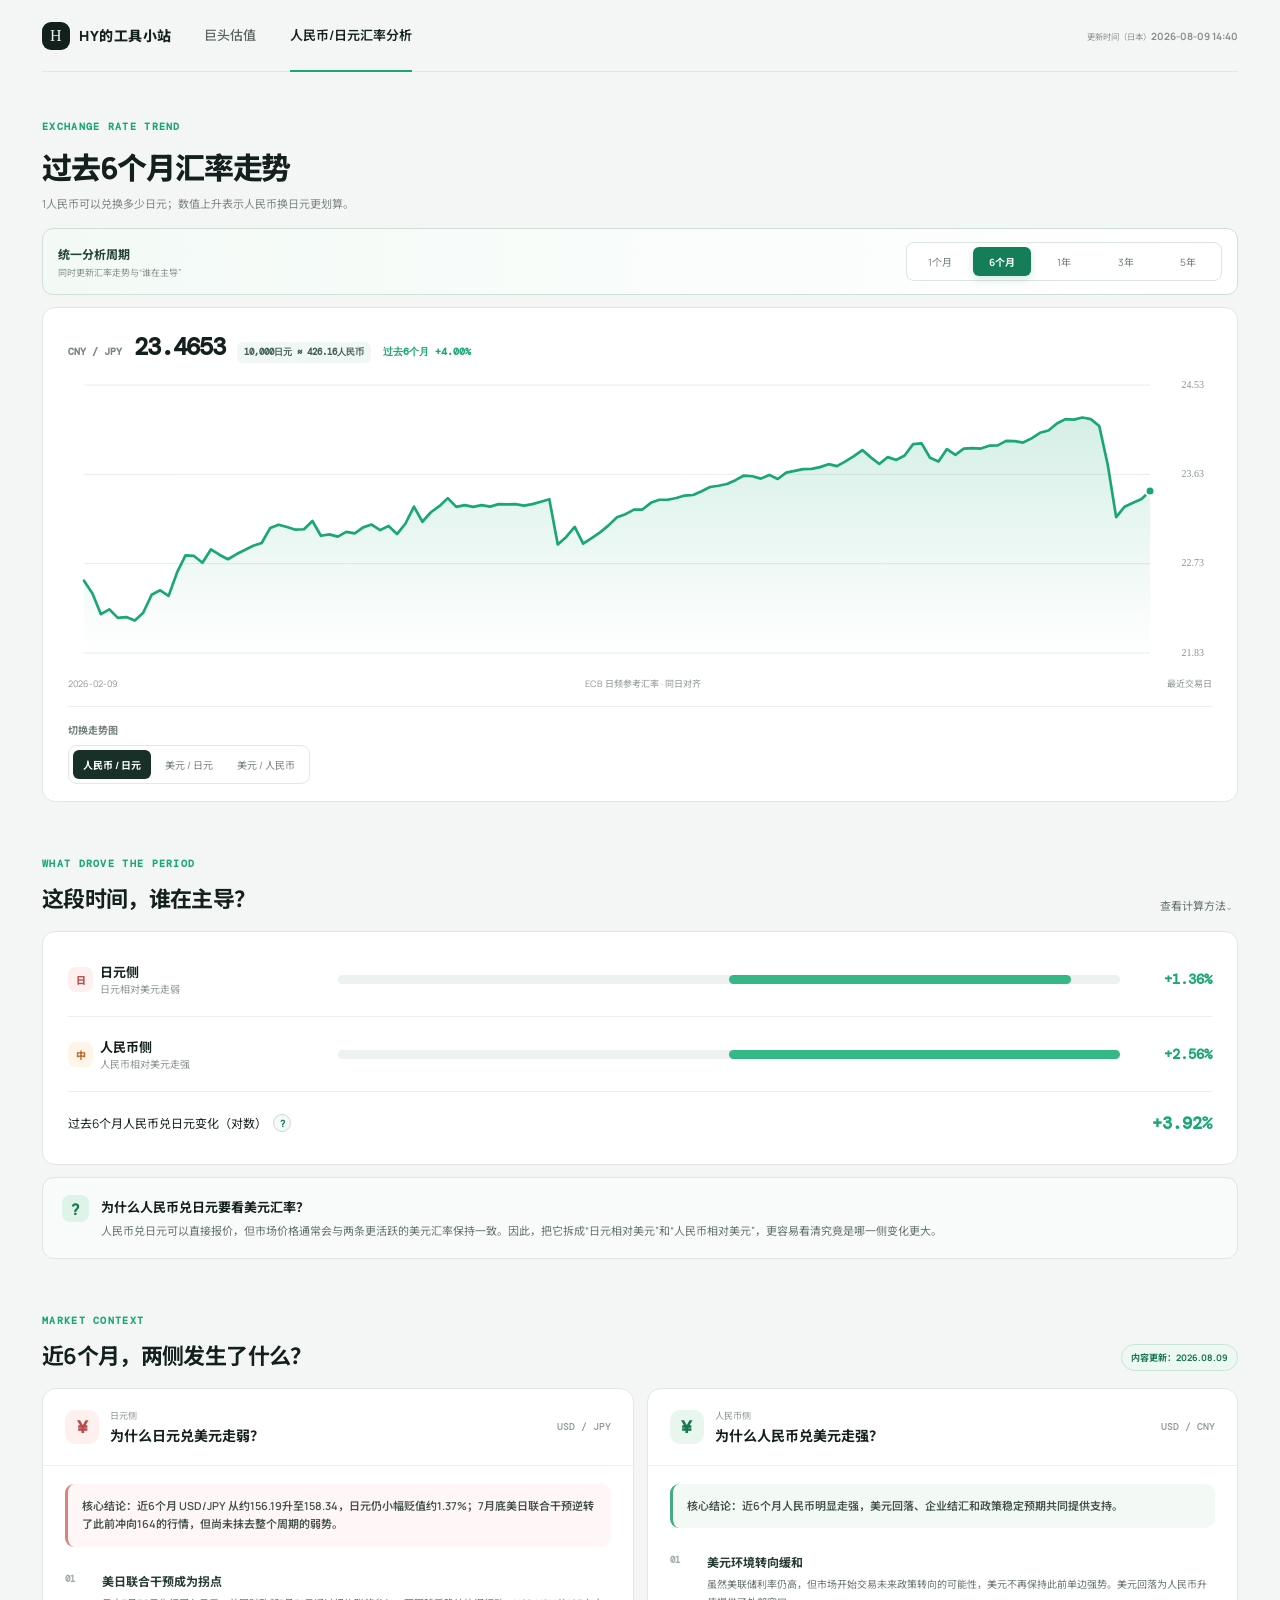
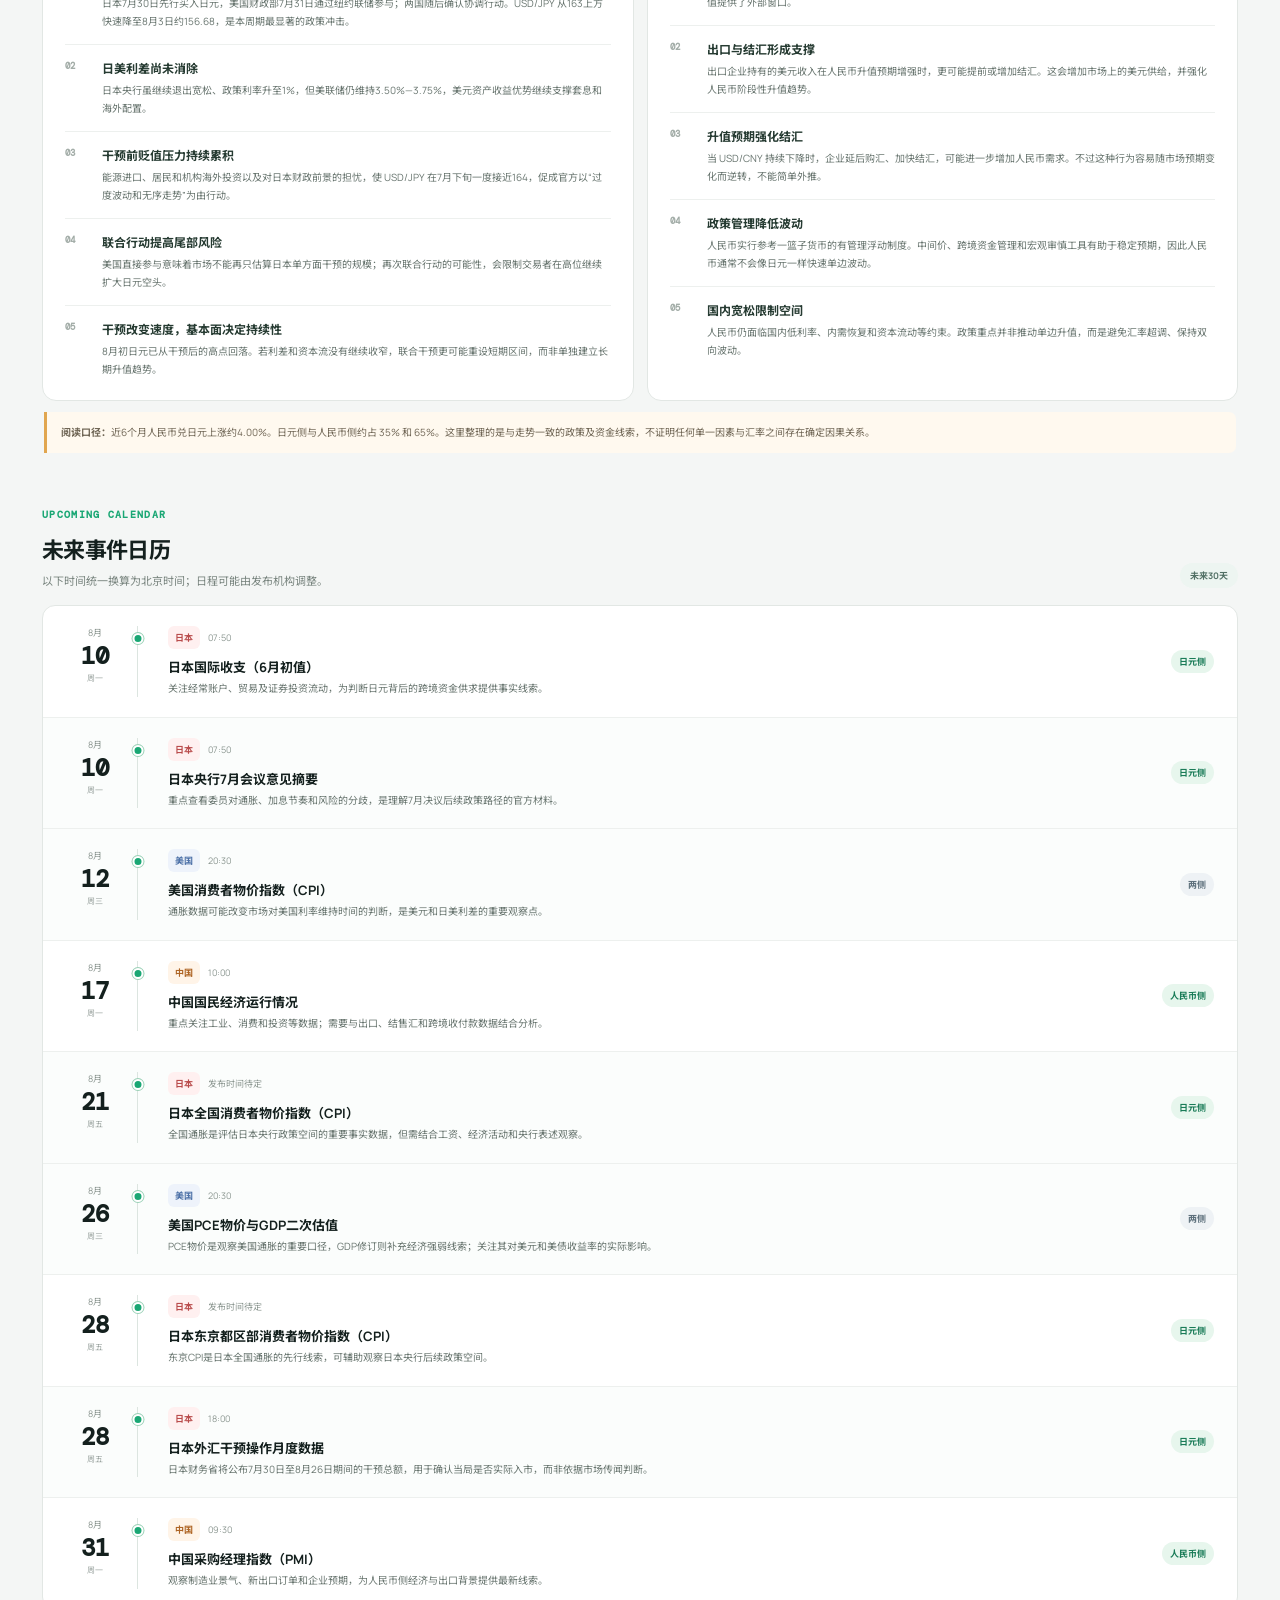
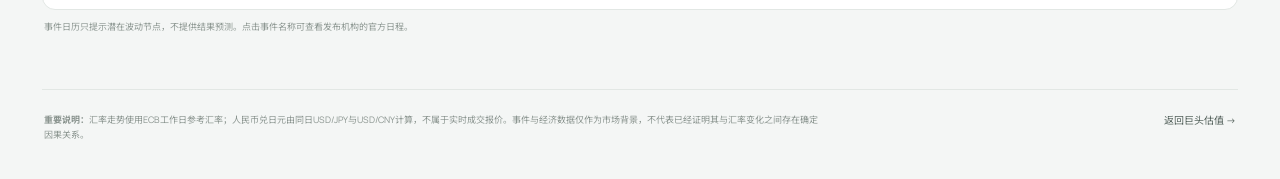
==== commit b7b5600d: "improve valuation models and data automation" ====
--- a/outputs/feature.html
+++ b/outputs/feature.html
@@ -9,7 +9,7 @@
   <link rel="preconnect" href="https://fonts.gstatic.com" crossorigin>
   <link href="https://fonts.googleapis.com/css2?family=DM+Mono:wght@400;500;600&family=Manrope:wght@400;500;600;700;800&family=Noto+Sans+SC:wght@400;500;600;700&display=swap" rel="stylesheet">
   <link rel="stylesheet" href="style.css?v=20260803-19" />
-  <link rel="stylesheet" href="yen.css?v=20260803-08" />
+  <link rel="stylesheet" href="yen.css?v=20260809-09" />
 </head>
 <body>
   <main class="shell yen-shell">
@@ -44,7 +44,7 @@
     </section>
 
     <section class="yen-section" aria-labelledby="events-title">
-      <div class="section-head"><div><p class="eyebrow">MARKET CONTEXT</p><h2 id="events-title">近6个月，两侧发生了什么？</h2></div><span id="context-period-date" class="analysis-maintained">数据截至 2026.07.31</span></div>
+      <div class="section-head"><div><p class="eyebrow">MARKET CONTEXT</p><h2 id="events-title">近6个月，两侧发生了什么？</h2></div><div class="analysis-date-group"><span id="context-updated-date" class="analysis-maintained analysis-updated">内容更新：2026.08.09</span></div></div>
       <div class="side-analysis-grid">
         <article class="side-analysis-card jpy-analysis">
           <header><div><span class="side-symbol">¥</span><span><small>日元侧</small><b id="jpy-context-title">为什么日元兑美元走弱？</b></span></div><em>USD / JPY</em></header>
@@ -110,7 +110,7 @@
       <p class="calendar-note">事件日历只提示潜在波动节点，不提供结果预测。点击事件名称可查看发布机构的官方日程。</p>
     </section>
 
-    <footer class="yen-footer"><p><b>重要说明：</b>汇率走势优先使用ECB工作日参考汇率，失败时回退FRED；人民币兑日元由同日USD/JPY与USD/CNY计算，不属于实时成交报价。事件与经济数据仅作为市场背景，不代表已经证明其与汇率变化之间存在确定因果关系。</p><a href="index.html">返回巨头估值 →</a></footer>
+    <footer class="yen-footer"><p><b>重要说明：</b>汇率走势使用ECB工作日参考汇率；人民币兑日元由同日USD/JPY与USD/CNY计算，不属于实时成交报价。事件与经济数据仅作为市场背景，不代表已经证明其与汇率变化之间存在确定因果关系。</p><a href="index.html">返回巨头估值 →</a></footer>
   </main>
   <div class="log-modal hidden" id="log-help-modal" role="dialog" aria-modal="true" aria-labelledby="log-help-title">
     <div class="log-modal-panel">
@@ -127,6 +127,6 @@
       <div class="log-example"><span>当前所选周期</span><b id="log-example-values">等待汇率数据</b><small id="log-example-formula">普通涨幅 = e<sup>对数变化</sup> − 1</small></div>
     </div>
   </div>
-  <script src="yen.js?v=20260803-10"></script>
+  <script src="yen.js?v=20260809-12"></script>
 </body>
 </html>
--- a/outputs/style.css
+++ b/outputs/style.css
@@ -1,49 +1,2915 @@
-:root{--bg:#f4f6f5;--ink:#14201e;--muted:#78827e;--line:#e2e7e4;--green:#1aa774;--orange:#ee8b2d;--blue:#2d9ce2;--violet:#b547c3;--teal:#1ba6a0}*{box-sizing:border-box}body{margin:0;background:var(--bg);font-family:Manrope,"Noto Sans SC",Arial,sans-serif;color:var(--ink)}.shell{max-width:1440px;margin:auto;padding:0 42px 46px}.topbar{height:82px;display:flex;align-items:center;border-bottom:1px solid var(--line);gap:42px}.brand{font-weight:800;letter-spacing:.04em;display:flex;align-items:center;gap:9px}.brand span span{color:var(--green)}.brand-mark{width:27px;height:27px;border-radius:9px;background:var(--ink);color:#e8f9e9;display:grid;place-items:center;font:500 17px Georgia}nav{display:flex;gap:27px;flex:1}button{font:inherit;cursor:pointer;border:0;background:none;color:inherit}nav button{font-size:13px;color:#7c8582;padding:31px 0 27px}nav .nav-active{color:var(--ink);border-bottom:2px solid var(--green);font-weight:700}.header-right{font-size:11px;color:#89918e;display:flex;align-items:center;gap:8px}.updated{margin-left:14px}.live-dot{width:6px;height:6px;border-radius:50%;background:var(--green);box-shadow:0 0 0 4px #d8f1e6}.overview{padding-top:57px}.page-title{display:flex;align-items:end;justify-content:space-between}.eyebrow{font:600 10px "DM Mono",monospace;letter-spacing:.13em;color:var(--green);margin:0 0 11px;text-transform:uppercase}h1{font-size:35px;letter-spacing:-1.8px;margin:0;font-weight:800}.subtitle{color:var(--muted);font-size:14px;margin:10px 0 0}.market-summary{text-align:right;display:grid;grid-template-columns:auto auto;gap:4px 14px;align-items:baseline;font-size:11px;color:#7c8582}.market-summary strong{font:700 25px Manrope;color:var(--ink);letter-spacing:-1px}.market-summary em{color:var(--green);font-style:normal;grid-column:2;font-weight:700}.filters{margin:42px 0 17px;display:flex;justify-content:space-between}.filter-group{display:flex;gap:8px}.pill{padding:8px 14px;border:1px solid var(--line);border-radius:100px;font-size:12px;color:#6f7b76}.pill.selected{color:#fff;background:var(--ink);border-color:var(--ink)}.sort{font-size:12px;border:1px solid var(--line);padding:8px 12px;border-radius:6px;color:#58635f}.sort span{margin-left:6px;color:var(--green)}.table-card{background:#fff;border:1px solid var(--line);border-radius:10px;overflow:hidden}.table-head,.stock-row{display:grid;grid-template-columns:2.1fr 1fr .94fr .94fr .7fr .86fr .86fr 1.2fr 35px;align-items:center;padding:0 24px;column-gap:14px}.table-head{height:48px;background:#fafbfa;border-bottom:1px solid var(--line);font-size:10px;letter-spacing:.08em;font-weight:700;color:#84908a}.stock-row{height:72px;border-bottom:1px solid #edf0ee;cursor:pointer;transition:.15s}.stock-row:last-child{border:0}.stock-row:hover{background:#f5fbf8}.company{display:flex;align-items:center;gap:12px;min-width:0}.logo{width:34px;height:34px;border-radius:10px;display:grid;place-items:center;font-weight:800;font-size:15px;flex:none}.company-name{font-size:13px;font-weight:700}.ticker{font:10px "DM Mono";color:#929a97;margin-top:3px}.cell{font:500 13px "DM Mono",monospace;color:#34403b}.cell.positive{color:var(--green);font-weight:700}.cell.warning{color:#d75348;font-weight:700}.grow{font-size:12px;font-weight:700;color:#1b986b}.row-arrow{color:#a2aba7;font-size:20px}.disclaimer{font-size:10px;color:#97a09d;margin:14px 3px}.hidden{display:none}.detail{padding-top:38px}.back{font-size:13px;color:#65716c;margin-bottom:30px}.detail-head{display:flex;justify-content:space-between;align-items:center}.detail-company{display:flex;gap:17px;align-items:center}.logo.lg{width:66px;height:66px;border-radius:20px;font-size:30px}.detail-company h2{font-size:29px;letter-spacing:-1.1px;margin:0}.detail-price{margin:5px 0 0;font:500 13px "DM Mono";color:#6f7975}.growth-panel{text-align:right;display:flex;flex-direction:column}.growth-panel span{font-size:11px;color:#7e8984}.growth-panel strong{font-size:30px;color:var(--green);letter-spacing:-1.5px}.growth-panel em{font:11px "DM Mono";font-style:normal;color:#909895}.periods{display:flex;gap:4px;margin:36px 0 15px}.periods button{font-size:12px;padding:8px 16px;color:#6d7773;border-radius:5px}.periods .active{background:#dff3e9;color:#147851;font-weight:700}.chart-card{background:#fff;border:1px solid var(--line);border-radius:10px;padding:27px 29px 20px}.chart-top{display:flex;justify-content:space-between;align-items:start}.chart-top h3{font-size:20px;margin:0;letter-spacing:-.7px}.legend{display:flex;gap:19px;color:#6d7773;font:11px "DM Mono";padding-top:6px}.legend i{display:inline-block;width:8px;height:8px;border-radius:50%;margin-right:6px}.orange{background:var(--orange)}.teal{background:var(--teal)}.blue{background:var(--blue)}.violet{background:var(--violet)}.stats{display:flex;gap:12px;margin:27px 0 13px}.stat{border:1px solid var(--line);border-radius:7px;width:176px;padding:11px 12px}.stat-label{font-size:10px;color:#7b8581;display:flex;align-items:center;gap:5px}.stat-label i{width:7px;height:7px;border-radius:50%}.stat-value{font:700 19px "DM Mono";margin-top:8px}.stat-sub{font:10px "DM Mono";color:#9ca5a1}.chart-wrap{width:100%;overflow:auto}svg{width:100%;min-width:700px;height:auto}.grid{stroke:#e7ebe9;stroke-width:1}.axis{fill:#8d9692;font:11px "DM Mono"}.line{fill:none;stroke-width:3;stroke-linejoin:round;stroke-linecap:round}.insight{margin-top:18px;border-left:3px solid var(--green);padding:9px 17px;background:#edf8f2;border-radius:0 7px 7px 0}.insight .eyebrow{margin-bottom:5px}.insight p:last-child{font-size:13px;margin:0;color:#53605a;line-height:1.7}@media(max-width:950px){.shell{padding:0 18px}.header-right,.table-head span:nth-child(n+6),.stock-row .cell:nth-of-type(n+5){display:none}.table-head,.stock-row{grid-template-columns:2fr 1fr 1fr 1fr 1fr 30px}.topbar{gap:15px}nav{gap:14px}.page-title{align-items:start}.market-summary{display:none}}@media(max-width:600px){nav{display:none}.topbar{justify-content:space-between}.overview{padding-top:35px}h1{font-size:27px}.filters{margin-top:28px}.filter-group{overflow:auto}.pill{white-space:nowrap}.table-head,.stock-row{padding:0 12px;column-gap:7px;grid-template-columns:1.7fr .9fr .8fr .8fr 24px}.table-head span:nth-child(5),.stock-row .cell:nth-of-type(4){display:none}.company-name{font-size:11px}.logo{width:30px;height:30px}.detail-head{align-items:start}.detail-company h2{font-size:23px}.growth-panel strong{font-size:23px}.chart-card{padding:20px 14px}.legend{display:none}.stats{overflow:auto}.stat{flex:none}.detail{padding-top:26px}}
+:root {
+  --bg: #f4f6f5;
+  --ink: #14201e;
+  --muted: #78827e;
+  --line: #e2e7e4;
+  --green: #1aa774;
+  --orange: #ee8b2d;
+  --blue: #2d9ce2;
+  --violet: #b547c3;
+  --teal: #1ba6a0
+}
+
+* {
+  box-sizing: border-box
+}
+
+body {
+  margin: 0;
+  background: var(--bg);
+  font-family: Manrope, "Noto Sans SC", Arial, sans-serif;
+  color: var(--ink)
+}
+
+.shell {
+  max-width: 1440px;
+  margin: auto;
+  padding: 0 42px 46px
+}
+
+.topbar {
+  height: 82px;
+  display: flex;
+  align-items: center;
+  border-bottom: 1px solid var(--line);
+  gap: 42px
+}
+
+.brand {
+  font-weight: 800;
+  letter-spacing: .04em;
+  display: flex;
+  align-items: center;
+  gap: 9px
+}
+
+.brand span span {
+  color: var(--green)
+}
+
+.brand-mark {
+  width: 27px;
+  height: 27px;
+  border-radius: 9px;
+  background: var(--ink);
+  color: #e8f9e9;
+  display: grid;
+  place-items: center;
+  font: 500 17px Georgia
+}
+
+nav {
+  display: flex;
+  gap: 27px;
+  flex: 1
+}
+
+button {
+  font: inherit;
+  cursor: pointer;
+  border: 0;
+  background: none;
+  color: inherit
+}
+
+nav button {
+  font-size: 13px;
+  color: #7c8582;
+  padding: 31px 0 27px
+}
+
+nav .nav-active {
+  color: var(--ink);
+  border-bottom: 2px solid var(--green);
+  font-weight: 700
+}
+
+.header-right {
+  font-size: 11px;
+  color: #89918e;
+  display: flex;
+  align-items: center;
+  gap: 8px
+}
+
+.updated {
+  margin-left: 14px
+}
+
+.live-dot {
+  width: 6px;
+  height: 6px;
+  border-radius: 50%;
+  background: var(--green);
+  box-shadow: 0 0 0 4px #d8f1e6
+}
+
+.overview {
+  padding-top: 57px
+}
+
+.page-title {
+  display: flex;
+  align-items: end;
+  justify-content: space-between
+}
+
+.eyebrow {
+  font: 600 10px "DM Mono", monospace;
+  letter-spacing: .13em;
+  color: var(--green);
+  margin: 0 0 11px;
+  text-transform: uppercase
+}
+
+h1 {
+  font-size: 35px;
+  letter-spacing: -1.8px;
+  margin: 0;
+  font-weight: 800
+}
+
+.subtitle {
+  color: var(--muted);
+  font-size: 14px;
+  margin: 10px 0 0
+}
+
+.market-summary {
+  text-align: right;
+  display: grid;
+  grid-template-columns: auto auto;
+  gap: 4px 14px;
+  align-items: baseline;
+  font-size: 11px;
+  color: #7c8582
+}
+
+.market-summary strong {
+  font: 700 25px Manrope;
+  color: var(--ink);
+  letter-spacing: -1px
+}
+
+.market-summary em {
+  color: var(--green);
+  font-style: normal;
+  grid-column: 2;
+  font-weight: 700
+}
+
+.filters {
+  margin: 42px 0 17px;
+  display: flex;
+  justify-content: space-between
+}
+
+.filter-group {
+  display: flex;
+  gap: 8px
+}
+
+.pill {
+  padding: 8px 14px;
+  border: 1px solid var(--line);
+  border-radius: 100px;
+  font-size: 12px;
+  color: #6f7b76
+}
+
+.pill.selected {
+  color: #fff;
+  background: var(--ink);
+  border-color: var(--ink)
+}
+
+.sort {
+  font-size: 12px;
+  border: 1px solid var(--line);
+  padding: 8px 12px;
+  border-radius: 6px;
+  color: #58635f
+}
+
+.sort span {
+  margin-left: 6px;
+  color: var(--green)
+}
+
+.table-card {
+  background: #fff;
+  border: 1px solid var(--line);
+  border-radius: 10px;
+  overflow: hidden
+}
+
+.table-head,
+.stock-row {
+  display: grid;
+  grid-template-columns: 2.1fr 1fr .94fr .94fr .7fr .86fr .86fr 1.2fr 35px;
+  align-items: center;
+  padding: 0 24px;
+  column-gap: 14px
+}
+
+.table-head {
+  height: 48px;
+  background: #fafbfa;
+  border-bottom: 1px solid var(--line);
+  font-size: 10px;
+  letter-spacing: .08em;
+  font-weight: 700;
+  color: #84908a
+}
+
+.stock-row {
+  height: 72px;
+  border-bottom: 1px solid #edf0ee;
+  cursor: pointer;
+  transition: .15s
+}
+
+.stock-row:last-child {
+  border: 0
+}
+
+.stock-row:hover {
+  background: #f5fbf8
+}
+
+.company {
+  display: flex;
+  align-items: center;
+  gap: 12px;
+  min-width: 0
+}
+
+.logo {
+  width: 34px;
+  height: 34px;
+  border-radius: 10px;
+  display: grid;
+  place-items: center;
+  font-weight: 800;
+  font-size: 15px;
+  flex: none
+}
+
+.company-name {
+  font-size: 13px;
+  font-weight: 700
+}
+
+.ticker {
+  font: 10px "DM Mono";
+  color: #929a97;
+  margin-top: 3px
+}
+
+.cell {
+  font: 500 13px "DM Mono", monospace;
+  color: #34403b
+}
+
+.cell.positive {
+  color: var(--green);
+  font-weight: 700
+}
+
+.cell.warning {
+  color: #d75348;
+  font-weight: 700
+}
+
+.grow {
+  font-size: 12px;
+  font-weight: 700;
+  color: #1b986b
+}
+
+.row-arrow {
+  color: #a2aba7;
+  font-size: 20px
+}
+
+.disclaimer {
+  font-size: 10px;
+  color: #97a09d;
+  margin: 14px 3px
+}
+
+.hidden {
+  display: none
+}
+
+.detail {
+  padding-top: 38px
+}
+
+.back {
+  font-size: 13px;
+  color: #65716c;
+  margin-bottom: 30px
+}
+
+.detail-head {
+  display: flex;
+  justify-content: space-between;
+  align-items: center
+}
+
+.detail-company {
+  display: flex;
+  gap: 17px;
+  align-items: center
+}
+
+.logo.lg {
+  width: 66px;
+  height: 66px;
+  border-radius: 20px;
+  font-size: 30px
+}
+
+.detail-company h2 {
+  font-size: 29px;
+  letter-spacing: -1.1px;
+  margin: 0
+}
+
+.detail-price {
+  margin: 5px 0 0;
+  font: 500 13px "DM Mono";
+  color: #6f7975
+}
+
+.growth-panel {
+  text-align: right;
+  display: flex;
+  flex-direction: column
+}
+
+.growth-panel span {
+  font-size: 11px;
+  color: #7e8984
+}
+
+.growth-panel strong {
+  font-size: 30px;
+  color: var(--green);
+  letter-spacing: -1.5px
+}
+
+.growth-panel em {
+  font: 11px "DM Mono";
+  font-style: normal;
+  color: #909895
+}
+
+.periods {
+  display: flex;
+  gap: 4px;
+  margin: 36px 0 15px
+}
+
+.periods button {
+  font-size: 12px;
+  padding: 8px 16px;
+  color: #6d7773;
+  border-radius: 5px
+}
+
+.periods .active {
+  background: #dff3e9;
+  color: #147851;
+  font-weight: 700
+}
+
+.chart-card {
+  background: #fff;
+  border: 1px solid var(--line);
+  border-radius: 10px;
+  padding: 27px 29px 20px
+}
+
+.chart-top {
+  display: flex;
+  justify-content: space-between;
+  align-items: start
+}
+
+.chart-top h3 {
+  font-size: 20px;
+  margin: 0;
+  letter-spacing: -.7px
+}
+
+.legend {
+  display: flex;
+  gap: 19px;
+  color: #6d7773;
+  font: 11px "DM Mono";
+  padding-top: 6px
+}
+
+.legend i {
+  display: inline-block;
+  width: 8px;
+  height: 8px;
+  border-radius: 50%;
+  margin-right: 6px
+}
+
+.orange {
+  background: var(--orange)
+}
+
+.teal {
+  background: var(--teal)
+}
+
+.blue {
+  background: var(--blue)
+}
+
+.violet {
+  background: var(--violet)
+}
+
+.stats {
+  display: flex;
+  gap: 12px;
+  margin: 27px 0 13px
+}
+
+.stat {
+  border: 1px solid var(--line);
+  border-radius: 7px;
+  width: 176px;
+  padding: 11px 12px
+}
+
+.stat-label {
+  font-size: 10px;
+  color: #7b8581;
+  display: flex;
+  align-items: center;
+  gap: 5px
+}
+
+.stat-label i {
+  width: 7px;
+  height: 7px;
+  border-radius: 50%
+}
+
+.stat-value {
+  font: 700 19px "DM Mono";
+  margin-top: 8px
+}
+
+.stat-sub {
+  font: 10px "DM Mono";
+  color: #9ca5a1
+}
+
+.chart-wrap {
+  width: 100%;
+  overflow: auto
+}
+
+svg {
+  width: 100%;
+  min-width: 700px;
+  height: auto
+}
+
+.grid {
+  stroke: #e7ebe9;
+  stroke-width: 1
+}
+
+.axis {
+  fill: #8d9692;
+  font: 11px "DM Mono"
+}
+
+.line {
+  fill: none;
+  stroke-width: 3;
+  stroke-linejoin: round;
+  stroke-linecap: round
+}
+
+.insight {
+  margin-top: 18px;
+  border-left: 3px solid var(--green);
+  padding: 9px 17px;
+  background: #edf8f2;
+  border-radius: 0 7px 7px 0
+}
+
+.insight .eyebrow {
+  margin-bottom: 5px
+}
+
+.insight p:last-child {
+  font-size: 13px;
+  margin: 0;
+  color: #53605a;
+  line-height: 1.7
+}
+
+@media(max-width:950px) {
+  .shell {
+    padding: 0 18px
+  }
+
+  .header-right,
+  .table-head span:nth-child(n+6),
+  .stock-row .cell:nth-of-type(n+5) {
+    display: none
+  }
+
+  .table-head,
+  .stock-row {
+    grid-template-columns: 2fr 1fr 1fr 1fr 1fr 30px
+  }
+
+  .topbar {
+    gap: 15px
+  }
+
+  nav {
+    gap: 14px
+  }
+
+  .page-title {
+    align-items: start
+  }
+
+  .market-summary {
+    display: none
+  }
+}
+
+@media(max-width:600px) {
+  nav {
+    display: none
+  }
+
+  .topbar {
+    justify-content: space-between
+  }
+
+  .overview {
+    padding-top: 35px
+  }
+
+  h1 {
+    font-size: 27px
+  }
+
+  .filters {
+    margin-top: 28px
+  }
+
+  .filter-group {
+    overflow: auto
+  }
+
+  .pill {
+    white-space: nowrap
+  }
+
+  .table-head,
+  .stock-row {
+    padding: 0 12px;
+    column-gap: 7px;
+    grid-template-columns: 1.7fr .9fr .8fr .8fr 24px
+  }
+
+  .table-head span:nth-child(5),
+  .stock-row .cell:nth-of-type(4) {
+    display: none
+  }
+
+  .company-name {
+    font-size: 11px
+  }
+
+  .logo {
+    width: 30px;
+    height: 30px
+  }
+
+  .detail-head {
+    align-items: start
+  }
+
+  .detail-company h2 {
+    font-size: 23px
+  }
+
+  .growth-panel strong {
+    font-size: 23px
+  }
+
+  .chart-card {
+    padding: 20px 14px
+  }
+
+  .legend {
+    display: none
+  }
+
+  .stats {
+    overflow: auto
+  }
+
+  .stat {
+    flex: none
+  }
+
+  .detail {
+    padding-top: 26px
+  }
+}
+
 /* Implied-growth column override */
-.table-head,.stock-row{grid-template-columns:2.1fr 1fr .94fr .94fr .7fr .86fr .86fr 1.1fr 1.2fr 35px}.help{display:inline-grid;place-items:center;width:13px;height:13px;border:1px solid #b6bfbb;border-radius:50%;font-size:8px;color:#8c9691;text-decoration:none;vertical-align:1px;margin-left:2px}.help:hover{color:#147851;border-color:#147851}.implied{font:700 12px "DM Mono",monospace;color:#5e6964}@media(max-width:950px){.table-head span:nth-child(n+7),.stock-row .cell:nth-of-type(n+5),.stock-row .implied{display:none}}
-@media(max-width:680px){.shell{padding:0 14px 30px}.topbar{height:62px}.brand{font-size:13px}.brand-mark{width:23px;height:23px;font-size:14px}.overview{padding-top:28px}.page-title{display:block}h1{font-size:26px;letter-spacing:-1.2px}.subtitle{font-size:12px;line-height:1.6}.filters{margin:24px 0 13px;gap:8px}.filter-group{max-width:calc(100vw - 82px)}.sort{padding:8px;font-size:0}.sort span{font-size:14px;margin:0}.table-card{overflow-x:auto;border-radius:8px}.table-head,.stock-row{min-width:720px;grid-template-columns:2fr 1fr .95fr .95fr 1.1fr 1.15fr 28px;padding:0 13px;column-gap:8px}.table-head span:nth-child(5),.table-head span:nth-child(6),.table-head span:nth-child(7),.stock-row .cell:nth-of-type(4),.stock-row .cell:nth-of-type(5),.stock-row .cell:nth-of-type(6){display:none}.table-head span:nth-child(8),.stock-row .implied{display:block}.table-head span:nth-child(9),.stock-row .grow{display:block}.stock-row{height:65px}.company{gap:8px}.company-name{font-size:12px}.ticker{font-size:9px}.cell,.implied,.grow{font-size:11px}.detail{padding-top:22px}.back{margin-bottom:20px}.detail-head{gap:10px}.detail-company{gap:10px}.logo.lg{width:49px;height:49px;border-radius:15px;font-size:22px}.detail-company h2{font-size:21px}.detail-price{font-size:10px}.growth-panel strong{font-size:22px}.growth-panel span,.growth-panel em{font-size:9px}.periods{margin:25px 0 12px}.periods button{padding:8px 12px}.chart-card{padding:18px 10px}.chart-top h3{font-size:17px}.stats{margin:20px 0 8px}.stat{width:142px;padding:9px}.stat-value{font-size:16px}.chart-wrap{margin:0 -2px}svg{min-width:620px}.insight{margin-top:12px;padding:9px 12px}.disclaimer{line-height:1.5}}
+.table-head,
+.stock-row {
+  grid-template-columns: 2.1fr 1fr .94fr .94fr .7fr .86fr .86fr 1.1fr 1.2fr 35px
+}
+
+.help {
+  display: inline-grid;
+  place-items: center;
+  width: 13px;
+  height: 13px;
+  border: 1px solid #b6bfbb;
+  border-radius: 50%;
+  font-size: 8px;
+  color: #8c9691;
+  text-decoration: none;
+  vertical-align: 1px;
+  margin-left: 2px
+}
+
+.help:hover {
+  color: #147851;
+  border-color: #147851
+}
+
+.implied {
+  font: 700 12px "DM Mono", monospace;
+  color: #5e6964
+}
+
+@media(max-width:950px) {
+
+  .table-head span:nth-child(n+7),
+  .stock-row .cell:nth-of-type(n+5),
+  .stock-row .implied {
+    display: none
+  }
+}
+
+@media(max-width:680px) {
+  .shell {
+    padding: 0 14px 30px
+  }
+
+  .topbar {
+    height: 62px
+  }
+
+  .brand {
+    font-size: 13px
+  }
+
+  .brand-mark {
+    width: 23px;
+    height: 23px;
+    font-size: 14px
+  }
+
+  .overview {
+    padding-top: 28px
+  }
+
+  .page-title {
+    display: block
+  }
+
+  h1 {
+    font-size: 26px;
+    letter-spacing: -1.2px
+  }
+
+  .subtitle {
+    font-size: 12px;
+    line-height: 1.6
+  }
+
+  .filters {
+    margin: 24px 0 13px;
+    gap: 8px
+  }
+
+  .filter-group {
+    max-width: calc(100vw - 82px)
+  }
+
+  .sort {
+    padding: 8px;
+    font-size: 0
+  }
+
+  .sort span {
+    font-size: 14px;
+    margin: 0
+  }
+
+  .table-card {
+    overflow-x: auto;
+    border-radius: 8px
+  }
+
+  .table-head,
+  .stock-row {
+    min-width: 720px;
+    grid-template-columns: 2fr 1fr .95fr .95fr 1.1fr 1.15fr 28px;
+    padding: 0 13px;
+    column-gap: 8px
+  }
+
+  .table-head span:nth-child(5),
+  .table-head span:nth-child(6),
+  .table-head span:nth-child(7),
+  .stock-row .cell:nth-of-type(4),
+  .stock-row .cell:nth-of-type(5),
+  .stock-row .cell:nth-of-type(6) {
+    display: none
+  }
+
+  .table-head span:nth-child(8),
+  .stock-row .implied {
+    display: block
+  }
+
+  .table-head span:nth-child(9),
+  .stock-row .grow {
+    display: block
+  }
+
+  .stock-row {
+    height: 65px
+  }
+
+  .company {
+    gap: 8px
+  }
+
+  .company-name {
+    font-size: 12px
+  }
+
+  .ticker {
+    font-size: 9px
+  }
+
+  .cell,
+  .implied,
+  .grow {
+    font-size: 11px
+  }
+
+  .detail {
+    padding-top: 22px
+  }
+
+  .back {
+    margin-bottom: 20px
+  }
+
+  .detail-head {
+    gap: 10px
+  }
+
+  .detail-company {
+    gap: 10px
+  }
+
+  .logo.lg {
+    width: 49px;
+    height: 49px;
+    border-radius: 15px;
+    font-size: 22px
+  }
+
+  .detail-company h2 {
+    font-size: 21px
+  }
+
+  .detail-price {
+    font-size: 10px
+  }
+
+  .growth-panel strong {
+    font-size: 22px
+  }
+
+  .growth-panel span,
+  .growth-panel em {
+    font-size: 9px
+  }
+
+  .periods {
+    margin: 25px 0 12px
+  }
+
+  .periods button {
+    padding: 8px 12px
+  }
+
+  .chart-card {
+    padding: 18px 10px
+  }
+
+  .chart-top h3 {
+    font-size: 17px
+  }
+
+  .stats {
+    margin: 20px 0 8px
+  }
+
+  .stat {
+    width: 142px;
+    padding: 9px
+  }
+
+  .stat-value {
+    font-size: 16px
+  }
+
+  .chart-wrap {
+    margin: 0 -2px
+  }
+
+  svg {
+    min-width: 620px
+  }
+
+  .insight {
+    margin-top: 12px;
+    padding: 9px 12px
+  }
+
+  .disclaimer {
+    line-height: 1.5
+  }
+}
+
 /* Quote columns added after the first design pass. */
-.table-head,.stock-row{grid-template-columns:2.05fr 1fr .9fr 1fr .85fr .9fr .68fr .82fr .95fr 1.05fr 1.15fr 30px}.price-cell{white-space:nowrap}.change.negative{color:#d75348;font-weight:700}@media(max-width:950px){.table-head,.stock-row{grid-template-columns:2fr 1fr .9fr 1fr .9fr 30px}.table-head span:nth-child(n+7),.stock-row .cell:nth-of-type(n+5),.stock-row .implied,.stock-row .grow{display:none}}@media(max-width:680px){.table-head,.stock-row{min-width:760px;grid-template-columns:2fr 1fr .9fr 1fr .9fr 1fr 28px}.table-head span:nth-child(7),.table-head span:nth-child(8),.table-head span:nth-child(9),.stock-row .cell:nth-of-type(5),.stock-row .cell:nth-of-type(6),.stock-row .cell:nth-of-type(7){display:none}.table-head span:nth-child(10),.table-head span:nth-child(11),.stock-row .implied,.stock-row .grow{display:block}}
-.quote-cell .change.positive{color:var(--green)}.quote-cell .change.negative{color:#d75348}
-.quote-cell{display:block!important}.quote-cell>span,.quote-cell>.change{display:block}.quote-cell>.change{margin-top:4px;line-height:1}
-.sort-header{font:inherit;font-weight:inherit;letter-spacing:inherit;color:inherit;padding:0;text-align:left}.sort-header:hover,.sort-header.active-sort{color:var(--ink)}.rank-good{color:var(--green)!important;font-weight:700!important}.rank-bad{color:#d75348!important;font-weight:700!important}
-.logo{position:relative;overflow:hidden;flex:0 0 34px}.logo img{position:absolute!important;inset:0!important;width:100%!important;height:100%!important;max-width:100%!important;max-height:100%!important;object-fit:contain!important;padding:4px;display:block}.logo>span{position:relative;z-index:1}.logo:has(img)>span{display:none}.logo.lg{flex-basis:66px}.micron-mark{overflow:visible}
-@media(max-width:680px){.logo{flex-basis:30px}.logo.lg{flex-basis:49px}}
-.metric-modal{position:fixed;inset:0;z-index:20;background:rgba(14,24,21,.52);backdrop-filter:blur(5px);display:grid;place-items:center;padding:20px}.metric-modal.hidden{display:none}.modal-panel{width:min(620px,100%);max-height:min(720px,calc(100vh - 40px));overflow:auto;position:relative;background:#fff;border-radius:14px;padding:31px 34px 21px;box-shadow:0 20px 80px rgba(0,0,0,.24)}.modal-panel h2{font-size:27px;letter-spacing:-1px;margin:0 30px 15px 0}.modal-panel p{color:#59655f;font-size:14px;line-height:1.75}.modal-panel h3{font-size:15px;margin:21px 0 8px}.modal-formula{background:#eff8f2;color:#195039;border-radius:8px;padding:13px;font:500 12px "DM Mono",monospace;overflow:auto;white-space:nowrap}.modal-close{position:absolute;right:15px;top:13px;width:32px;height:32px;border-radius:50%;background:#f1f4f2;color:#59655f;font-size:25px;line-height:1}.modal-close:hover{background:#e1e8e3;color:#18241f}.modal-hint{margin:22px 0 0;color:#9aa39e!important;font-size:11px!important;text-align:center}@media(max-width:600px){.metric-modal{padding:13px}.modal-panel{padding:27px 20px 16px;border-radius:12px}.modal-panel h2{font-size:23px}.modal-panel p{font-size:13px}}
-.plain-lead{font-size:16px!important;color:#23342d!important;font-weight:700;line-height:1.65!important}.beginner-tip{margin:17px 0 4px;border-left:3px solid var(--green);background:#eff8f2;border-radius:0 7px 7px 0;padding:10px 12px;color:#35624d;font-size:12px;line-height:1.65}@media(max-width:600px){.plain-lead{font-size:14px!important}.beginner-tip{font-size:11px}}
-.index-stats{display:grid;grid-template-columns:repeat(2,minmax(0,1fr));gap:14px;margin:35px 0 15px}.index-stat{background:#fff;border:1px solid var(--line);border-radius:10px;padding:21px}.index-stat span{display:block;font-size:12px;color:#77827d}.index-stat strong{display:block;font:700 30px "DM Mono";letter-spacing:-1px;margin:10px 0 5px}.index-stat small{font:10px "DM Mono";color:#909a95}.index-chart{background:#fff;border:1px solid var(--line);border-radius:10px;padding:27px 29px 20px;margin-top:15px}.index-note{font-size:10px;color:#8c9691;line-height:1.6;margin:13px 3px}@media(max-width:600px){.index-stats{grid-template-columns:1fr;margin-top:25px}.index-stat{padding:16px}.index-stat strong{font-size:25px}.index-chart{padding:19px 10px}}
-.index-stats-three{grid-template-columns:repeat(3,minmax(0,1fr))}.chart-caption{font-size:11px;color:#7a8580;margin:7px 0 0;line-height:1.55}.metric-toggles{display:flex;gap:8px;flex-wrap:wrap;margin:17px 0 8px}.metric-toggles label{display:flex;align-items:center;gap:6px;border:1px solid var(--line);border-radius:999px;padding:7px 10px;font-size:11px;color:#53605a;cursor:pointer;user-select:none}.metric-toggles input{accent-color:var(--green);margin:0}.metric-toggles i{width:8px;height:8px;border-radius:50%}@media(max-width:600px){.index-stats-three{grid-template-columns:1fr}.metric-toggles{gap:6px}.metric-toggles label{font-size:10px;padding:6px 8px}}
-.history-source-note{margin:0 0 12px;padding:10px 12px;border:1px solid #efcfaa;border-radius:9px;background:#fff8ef;color:#80501f;font-size:12px;line-height:1.65}.history-source-note strong{color:#653b13}.history-source-note.hidden{display:none}@media(max-width:600px){.history-source-note{font-size:11px;padding:9px 10px}}
-.micron-mark{background:#fff!important;color:#1479c9!important;border:1px solid #d7e7f5;font:800 8px Arial,sans-serif!important;letter-spacing:-.7px}.micron-mark span{transform:skew(-9deg)}.micron-mark.lg{font-size:16px!important;letter-spacing:-1.5px}
+.table-head,
+.stock-row {
+  grid-template-columns: 2.05fr 1fr .9fr 1fr .85fr .9fr .68fr .82fr .95fr 1.05fr 1.15fr 30px
+}
+
+.price-cell {
+  white-space: nowrap
+}
+
+.change.negative {
+  color: #d75348;
+  font-weight: 700
+}
+
+@media(max-width:950px) {
+
+  .table-head,
+  .stock-row {
+    grid-template-columns: 2fr 1fr .9fr 1fr .9fr 30px
+  }
+
+  .table-head span:nth-child(n+7),
+  .stock-row .cell:nth-of-type(n+5),
+  .stock-row .implied,
+  .stock-row .grow {
+    display: none
+  }
+}
+
+@media(max-width:680px) {
+
+  .table-head,
+  .stock-row {
+    min-width: 760px;
+    grid-template-columns: 2fr 1fr .9fr 1fr .9fr 1fr 28px
+  }
+
+  .table-head span:nth-child(7),
+  .table-head span:nth-child(8),
+  .table-head span:nth-child(9),
+  .stock-row .cell:nth-of-type(5),
+  .stock-row .cell:nth-of-type(6),
+  .stock-row .cell:nth-of-type(7) {
+    display: none
+  }
+
+  .table-head span:nth-child(10),
+  .table-head span:nth-child(11),
+  .stock-row .implied,
+  .stock-row .grow {
+    display: block
+  }
+}
+
+.quote-cell .change.positive {
+  color: var(--green)
+}
+
+.quote-cell .change.negative {
+  color: #d75348
+}
+
+.quote-cell {
+  display: block !important
+}
+
+.quote-cell>span,
+.quote-cell>.change {
+  display: block
+}
+
+.quote-cell>.change {
+  margin-top: 4px;
+  line-height: 1
+}
+
+.sort-header {
+  font: inherit;
+  font-weight: inherit;
+  letter-spacing: inherit;
+  color: inherit;
+  padding: 0;
+  text-align: left
+}
+
+.sort-header:hover,
+.sort-header.active-sort {
+  color: var(--ink)
+}
+
+.rank-good {
+  color: var(--green) !important;
+  font-weight: 700 !important
+}
+
+.rank-bad {
+  color: #d75348 !important;
+  font-weight: 700 !important
+}
+
+.logo {
+  position: relative;
+  overflow: hidden;
+  flex: 0 0 34px
+}
+
+.logo img {
+  position: absolute !important;
+  inset: 0 !important;
+  width: 100% !important;
+  height: 100% !important;
+  max-width: 100% !important;
+  max-height: 100% !important;
+  object-fit: contain !important;
+  padding: 4px;
+  display: block
+}
+
+.logo>span {
+  position: relative;
+  z-index: 1
+}
+
+.logo:has(img)>span {
+  display: none
+}
+
+.logo.lg {
+  flex-basis: 66px
+}
+
+.micron-mark {
+  overflow: visible
+}
+
+@media(max-width:680px) {
+  .logo {
+    flex-basis: 30px
+  }
+
+  .logo.lg {
+    flex-basis: 49px
+  }
+}
+
+.metric-modal {
+  position: fixed;
+  inset: 0;
+  z-index: 20;
+  background: rgba(14, 24, 21, .52);
+  backdrop-filter: blur(5px);
+  display: grid;
+  place-items: center;
+  padding: 20px
+}
+
+.metric-modal.hidden {
+  display: none
+}
+
+.modal-panel {
+  width: min(620px, 100%);
+  max-height: min(720px, calc(100vh - 40px));
+  overflow: auto;
+  position: relative;
+  background: #fff;
+  border-radius: 14px;
+  padding: 31px 34px 21px;
+  box-shadow: 0 20px 80px rgba(0, 0, 0, .24)
+}
+
+.modal-panel h2 {
+  font-size: 27px;
+  letter-spacing: -1px;
+  margin: 0 30px 15px 0
+}
+
+.modal-panel p {
+  color: #59655f;
+  font-size: 14px;
+  line-height: 1.75
+}
+
+.modal-panel h3 {
+  font-size: 15px;
+  margin: 21px 0 8px
+}
+
+.modal-formula {
+  background: #eff8f2;
+  color: #195039;
+  border-radius: 8px;
+  padding: 13px;
+  font: 500 12px "DM Mono", monospace;
+  overflow: auto;
+  white-space: nowrap
+}
+
+.modal-close {
+  position: absolute;
+  right: 15px;
+  top: 13px;
+  width: 32px;
+  height: 32px;
+  border-radius: 50%;
+  background: #f1f4f2;
+  color: #59655f;
+  font-size: 25px;
+  line-height: 1
+}
+
+.modal-close:hover {
+  background: #e1e8e3;
+  color: #18241f
+}
+
+.modal-hint {
+  margin: 22px 0 0;
+  color: #9aa39e !important;
+  font-size: 11px !important;
+  text-align: center
+}
+
+@media(max-width:600px) {
+  .metric-modal {
+    padding: 13px
+  }
+
+  .modal-panel {
+    padding: 27px 20px 16px;
+    border-radius: 12px
+  }
+
+  .modal-panel h2 {
+    font-size: 23px
+  }
+
+  .modal-panel p {
+    font-size: 13px
+  }
+}
+
+.plain-lead {
+  font-size: 16px !important;
+  color: #23342d !important;
+  font-weight: 700;
+  line-height: 1.65 !important
+}
+
+.beginner-tip {
+  margin: 17px 0 4px;
+  border-left: 3px solid var(--green);
+  background: #eff8f2;
+  border-radius: 0 7px 7px 0;
+  padding: 10px 12px;
+  color: #35624d;
+  font-size: 12px;
+  line-height: 1.65
+}
+
+@media(max-width:600px) {
+  .plain-lead {
+    font-size: 14px !important
+  }
+
+  .beginner-tip {
+    font-size: 11px
+  }
+}
+
+.index-stats {
+  display: grid;
+  grid-template-columns: repeat(2, minmax(0, 1fr));
+  gap: 14px;
+  margin: 35px 0 15px
+}
+
+.index-stat {
+  background: #fff;
+  border: 1px solid var(--line);
+  border-radius: 10px;
+  padding: 21px
+}
+
+.index-stat span {
+  display: block;
+  font-size: 12px;
+  color: #77827d
+}
+
+.index-stat strong {
+  display: block;
+  font: 700 30px "DM Mono";
+  letter-spacing: -1px;
+  margin: 10px 0 5px
+}
+
+.index-stat small {
+  font: 10px "DM Mono";
+  color: #909a95
+}
+
+.index-chart {
+  background: #fff;
+  border: 1px solid var(--line);
+  border-radius: 10px;
+  padding: 27px 29px 20px;
+  margin-top: 15px
+}
+
+.index-note {
+  font-size: 10px;
+  color: #8c9691;
+  line-height: 1.6;
+  margin: 13px 3px
+}
+
+@media(max-width:600px) {
+  .index-stats {
+    grid-template-columns: 1fr;
+    margin-top: 25px
+  }
+
+  .index-stat {
+    padding: 16px
+  }
+
+  .index-stat strong {
+    font-size: 25px
+  }
+
+  .index-chart {
+    padding: 19px 10px
+  }
+}
+
+.index-stats-three {
+  grid-template-columns: repeat(3, minmax(0, 1fr))
+}
+
+.chart-caption {
+  font-size: 11px;
+  color: #7a8580;
+  margin: 7px 0 0;
+  line-height: 1.55
+}
+
+.metric-toggles {
+  display: flex;
+  gap: 8px;
+  flex-wrap: wrap;
+  margin: 17px 0 8px
+}
+
+.metric-toggles label {
+  display: flex;
+  align-items: center;
+  gap: 6px;
+  border: 1px solid var(--line);
+  border-radius: 999px;
+  padding: 7px 10px;
+  font-size: 11px;
+  color: #53605a;
+  cursor: pointer;
+  user-select: none
+}
+
+.metric-toggles input {
+  accent-color: var(--green);
+  margin: 0
+}
+
+.metric-toggles i {
+  width: 8px;
+  height: 8px;
+  border-radius: 50%
+}
+
+@media(max-width:600px) {
+  .index-stats-three {
+    grid-template-columns: 1fr
+  }
+
+  .metric-toggles {
+    gap: 6px
+  }
+
+  .metric-toggles label {
+    font-size: 10px;
+    padding: 6px 8px
+  }
+}
+
+.history-source-note {
+  margin: 0 0 12px;
+  padding: 10px 12px;
+  border: 1px solid #efcfaa;
+  border-radius: 9px;
+  background: #fff8ef;
+  color: #80501f;
+  font-size: 12px;
+  line-height: 1.65
+}
+
+.history-source-note strong {
+  color: #653b13
+}
+
+.history-source-note.hidden {
+  display: none
+}
+
+@media(max-width:600px) {
+  .history-source-note {
+    font-size: 11px;
+    padding: 9px 10px
+  }
+}
+
+.micron-mark {
+  background: #fff !important;
+  color: #1479c9 !important;
+  border: 1px solid #d7e7f5;
+  font: 800 8px Arial, sans-serif !important;
+  letter-spacing: -.7px
+}
+
+.micron-mark span {
+  transform: skew(-9deg)
+}
+
+.micron-mark.lg {
+  font-size: 16px !important;
+  letter-spacing: -1.5px
+}
+
 /* Company-level implied-growth inputs */
-.model-inputs{margin-top:16px;background:#fff;border:1px solid var(--line);border-radius:10px;padding:18px 20px}.model-inputs h3{margin:0;font-size:16px}.model-inputs>p:last-child{font-size:12px;color:#68736e;line-height:1.7;margin:10px 0 0}.model-head{display:flex;align-items:center;justify-content:space-between;gap:18px}.model-head .eyebrow{margin-bottom:7px}.growth-compare{display:flex;align-items:stretch;gap:10px}.growth-compare>div{min-width:128px;padding:8px 10px;border:1px solid #dcebe2;border-radius:7px;background:#f4fbf7;display:grid;gap:2px}.growth-compare span,.growth-compare small{font-size:9px;color:#738078}.growth-compare b{font:700 17px "DM Mono",monospace;color:#147851}.growth-compare i{align-self:center;font-style:normal;font-size:9px;color:#94a09a}.model-grid{display:grid;grid-template-columns:repeat(6,minmax(0,1fr));gap:9px;margin-top:14px}.model-grid span{background:#f7f9f8;border-radius:6px;padding:8px;font-size:10px;color:#78827e;display:flex;flex-direction:column;gap:3px}.model-grid b{font:700 13px "DM Mono",monospace;color:#1b2a24}.model-formula-note{margin:12px 0 0!important;padding:8px 10px;border-radius:6px;background:#f8faf9;color:#78827e!important;font:10px/1.65 "DM Mono","Noto Sans SC",monospace!important}.model-formula-note b{color:#58655f;font-weight:600}.model-note{border-top:1px solid #edf0ee;padding-top:10px}@media(max-width:780px){.model-head{align-items:flex-start;flex-direction:column}.growth-compare{width:100%}.growth-compare>div{flex:1}}@media(max-width:680px){.model-inputs{padding:15px}.model-grid{grid-template-columns:repeat(2,minmax(0,1fr))}.growth-compare{gap:6px}.growth-compare>div{min-width:0;padding:8px}.growth-compare b{font-size:15px}.growth-compare span,.growth-compare small{font-size:8px}.growth-compare i{font-size:8px}.model-formula-note{font-size:9px!important;padding:8px!important}}
-.model-grid .model-assumption{position:relative;border:1px dashed #b7d8c7;background:#f1faf5;cursor:text}.model-assumption>span{display:flex;align-items:center;gap:4px}.model-assumption em{font-size:8px;font-style:normal;color:#148458;background:#d9f3e5;border-radius:999px;padding:1px 4px}.model-assumption input{width:100%;padding:2px 18px 2px 0;border:0;border-bottom:1px solid #8cc9aa;background:transparent;color:#145f42;font:700 14px "DM Mono",monospace;outline:0}.model-assumption input:focus{border-color:#0d9c64;box-shadow:0 2px 0 rgba(26,167,116,.12)}.model-assumption small{position:absolute;right:8px;bottom:10px;color:#4d7a66;font:600 10px "DM Mono",monospace}.model-assumption-hint{margin:9px 0 0!important;color:#738078!important;font-size:10px!important;line-height:1.65!important}@media(max-width:680px){.model-assumption input{font-size:13px}.model-assumption-hint{font-size:9px!important}}
-.chart-card .periods{margin:0 0 12px}.chart-wrap{position:relative}.chart-hover-overlay{cursor:crosshair}.hover-guide{stroke:#87938d;stroke-width:1;stroke-dasharray:4 4;pointer-events:none}.hover-points{pointer-events:none}.chart-tooltip{position:absolute;z-index:3;min-width:170px;padding:9px 10px;border:1px solid #dce4df;border-radius:7px;background:rgba(255,255,255,.96);box-shadow:0 7px 18px rgba(20,32,30,.12);font:11px "DM Mono",monospace;pointer-events:none}.chart-tooltip b{display:block;color:#24312c;margin-bottom:7px}.chart-tooltip span{display:flex;align-items:center;justify-content:space-between;gap:14px;color:#66716c;margin-top:4px}.chart-tooltip i{display:inline-block;width:7px;height:7px;border-radius:50%;margin-right:5px}.chart-tooltip strong{color:#1e2a25}
-.ndx-periods{display:flex;gap:6px;margin:18px 0 10px}.ndx-periods button{padding:7px 15px;border:1px solid var(--line);border-radius:999px;color:#6d7773;font-size:12px}.ndx-periods button.active{background:#dff3e9;border-color:#c9ead8;color:#147851;font-weight:700}.ndx-average-line{stroke:#8b9691;stroke-width:1.5;stroke-dasharray:6 6}.ndx-average-label{fill:#67736d;font:11px "DM Mono",monospace}.aux{padding-top:57px}.aux-title>p:last-child{color:var(--muted);font-size:14px;margin:10px 0 0}.index-chart .chart-wrap svg{display:block;width:100%;min-width:700px}@media(max-width:680px){.aux{padding-top:28px}.index-chart .chart-wrap{overflow-x:auto}.ndx-periods{margin-top:15px}.index-note{font-size:9px}}
-.valuation-metric-picker{gap:7px;flex-wrap:wrap;justify-content:flex-end}.valuation-metric-picker button{display:inline-flex;align-items:center;padding:6px 8px;border:1px solid transparent;border-radius:7px;color:#7b8581;font:11px "DM Mono",monospace}.valuation-metric-picker button:hover{background:#f2f7f4}.valuation-metric-picker button.active{background:#edf8f2;border-color:#cde9d8;color:#19362b;font-weight:700}.valuation-metric-picker button i{margin-right:6px}@media(max-width:680px){.valuation-metric-picker{display:flex!important;justify-content:flex-start;gap:4px;padding-top:10px}.valuation-metric-picker button{padding:5px 6px;font-size:9px}}
-.valuation-stat-picker{position:relative;text-align:left;cursor:pointer;transition:transform .15s,border-color .15s,background .15s,box-shadow .15s}.valuation-stat-picker:hover{background:#f7fbf8;border-color:#b7d6c5;transform:translateY(-1px)}.valuation-stat-picker.active{border-color:#38b47f;background:linear-gradient(135deg,#e3f8ed,#f8fdf9);box-shadow:0 7px 20px rgba(26,167,116,.18);transform:translateY(-2px)}.valuation-stat-picker.active .stat-value{color:#117852}.stat-current{display:inline-block;margin-right:6px;padding:2px 4px;border-radius:4px;border:1px solid #cad6cf;color:#7b8780;font:700 8px "DM Mono",monospace;letter-spacing:.02em}.valuation-stat-picker.active .stat-current{border-color:#35af7c;background:#1aa774;color:#fff}.stat-unit{margin-left:2px;color:#74817b;font:600 10px "Noto Sans SC",sans-serif}
-@keyframes valuation-card-selected{0%{transform:translateY(0) scale(.98);box-shadow:0 0 0 rgba(26,167,116,0)}55%{transform:translateY(-4px) scale(1.015);box-shadow:0 13px 28px rgba(26,167,116,.26)}100%{transform:translateY(-2px) scale(1);box-shadow:0 8px 22px rgba(26,167,116,.2)}}.valuation-stat-picker{overflow:hidden}.valuation-stat-picker:not(.active)::after{content:"可切换";position:absolute;top:10px;right:10px;padding:2px 5px;border:1px solid #d5e1da;border-radius:999px;color:#728078;background:#fff;font:700 8px "Noto Sans SC",sans-serif;letter-spacing:.02em;transition:.15s}.valuation-stat-picker:not(.active):hover::after{border-color:#79c7a1;color:#147851;background:#edf9f2}.valuation-stat-picker.active{border:2px solid #13a96f!important;background:linear-gradient(135deg,#d8f7e7 0%,#eefcf4 56%,#fff 100%)!important;box-shadow:0 8px 22px rgba(26,167,116,.2)!important;animation:valuation-card-selected .42s ease-out both}.valuation-stat-picker.active::before{content:"";position:absolute;inset:0 0 auto;height:4px;background:linear-gradient(90deg,#10a66d,#65d7a7)}.valuation-stat-picker.active .stat-current{margin-top:2px;border-color:#108a5c;background:#108f60;color:#fff}.valuation-stat-picker.active .stat-label{color:#176a4b;font-weight:700}
-.pe-loss-gap{pointer-events:none}.pe-loss-gap rect{fill:#fff4e8;stroke:#f2c896;stroke-width:1}.pe-loss-gap text{fill:#b46117;font:600 10px "DM Mono",monospace}
-.growth-panel{gap:1px}.detail-metric-label{display:flex;align-items:center;justify-content:flex-end;gap:4px;margin-top:0}.detail-metric-label.future-label{margin-top:13px}.detail-metric-help{display:inline-grid;place-items:center;width:14px;height:14px;padding:0;border:1px solid #b8c4be;border-radius:50%;background:rgba(255,255,255,.65);color:#68756f;font-size:9px;line-height:1}.detail-metric-help:hover{color:#147851;border-color:#8ecdae}.growth-panel .future-growth-value{font-size:21px;line-height:1.1;color:#1b986b;letter-spacing:-1px}.growth-panel .future-growth-value+em{margin-top:1px}@media(max-width:600px){.detail-metric-label{font-size:9px}.detail-metric-label.future-label{margin-top:9px}.growth-panel .future-growth-value{font-size:16px}.detail-metric-help{width:12px;height:12px;font-size:8px}}
-.table-head,.stock-row{grid-template-columns:2.05fr 1fr .9fr .92fr .82fr .76fr .8fr .8fr .95fr .94fr 1.02fr 1.05fr 30px}@media(min-width:681px) and (max-width:950px){.table-head,.stock-row{grid-template-columns:2fr 1fr .9fr .9fr .9fr .8fr 30px}.table-head span:nth-child(n+7),.stock-row .cell:nth-of-type(n+5),.stock-row .implied,.stock-row .grow{display:none}}
-.table-head button{white-space:nowrap}@media(min-width:681px) and (max-width:1260px){.table-head,.stock-row{grid-template-columns:2fr 1fr .9fr .9fr .9fr .95fr .95fr 30px}.table-head span:nth-child(n+6):nth-child(-n+10),.stock-row .cell:nth-of-type(n+4),.stock-row .implied{display:none}.table-head span:nth-child(11),.table-head span:nth-child(12),.stock-row .grow{display:block}}
-@media(max-width:680px){.detail .chart-wrap{overflow:visible;margin:0}.detail .chart-wrap svg#chart{display:block;min-width:0;width:100%;height:220px}.detail .chart-hover-overlay{touch-action:none}.detail .axis{font-size:9px}.detail .chart-tooltip{max-width:calc(100vw - 24px);min-width:0!important;width:178px!important;padding:10px 11px!important}.detail .chart-tooltip span{font-size:10px!important}.detail .chart-tooltip strong{font-size:12px!important}}
-@media(max-width:680px){.topbar{height:auto;min-height:62px;flex-wrap:wrap;gap:0;padding-top:11px}.topbar nav{display:flex!important;order:3;flex:0 0 100%;gap:25px;margin-top:8px}.topbar nav button{padding:8px 0 10px;font-size:13px}.overview{padding-top:22px}}
-.mobile-stock-list{display:none}@media(max-width:680px){.table-card{display:none}.mobile-stock-list{display:grid;gap:10px;margin-top:24px}.mobile-stock-card{background:#fff;border:1px solid var(--line);border-radius:12px;padding:14px 14px 0;overflow:hidden;cursor:pointer;transition:background .15s,border-color .15s}.mobile-stock-card:active{background:#f2faf5;border-color:#b9e6cf}.mobile-card-top{display:flex;justify-content:space-between;align-items:center;gap:12px}.mobile-company{display:flex;align-items:center;gap:9px;min-width:0}.mobile-company b{display:block;font-size:14px;white-space:nowrap;overflow:hidden;text-overflow:ellipsis}.mobile-company small,.mobile-price small{display:block;font:10px "DM Mono",monospace;color:#8b9590;margin-top:3px}.mobile-price{text-align:right;white-space:nowrap}.mobile-price>b{font:600 16px "DM Mono",monospace;color:#1a2923}.mobile-price .change{font-weight:700}.mobile-core-metrics{display:grid;grid-template-columns:repeat(3,minmax(0,1fr));gap:8px;border-top:1px solid #edf0ee;margin-top:13px;padding:11px 0}.mobile-core-metrics span,.mobile-more-grid span{min-width:0}.mobile-core-metrics small,.mobile-more-grid small{display:block;color:#89938e;font-size:10px;margin-bottom:4px}.mobile-core-metrics b,.mobile-more-grid b{display:block;font:600 12px "DM Mono",monospace;color:#26342e;white-space:nowrap;overflow:hidden;text-overflow:ellipsis}.mobile-more{width:calc(100% + 28px);margin-left:-14px;border-top:1px solid #edf0ee;padding:10px 14px;color:#64716a;font-size:11px;display:flex;justify-content:space-between;align-items:center}.mobile-more span:last-child{font-size:16px;line-height:.7;transition:transform .15s}.mobile-more-grid{display:none;grid-template-columns:repeat(2,minmax(0,1fr));gap:12px;background:#f8faf9;margin:0 -14px;padding:13px 14px 15px}.mobile-stock-card.expanded .mobile-more-grid{display:grid}.mobile-stock-card.expanded .mobile-more span:last-child{transform:rotate(180deg)}.mobile-more-grid b.rank-good{color:var(--green)}.mobile-more-grid b.rank-bad{color:#d75348}}
+.model-inputs {
+  margin-top: 16px;
+  background: #fff;
+  border: 1px solid var(--line);
+  border-radius: 10px;
+  padding: 18px 20px
+}
+
+.model-inputs h3 {
+  margin: 0;
+  font-size: 16px
+}
+
+.model-inputs>p:last-child {
+  font-size: 12px;
+  color: #68736e;
+  line-height: 1.7;
+  margin: 10px 0 0
+}
+
+.model-head {
+  display: flex;
+  align-items: center;
+  justify-content: space-between;
+  gap: 18px
+}
+
+.model-head .eyebrow {
+  margin-bottom: 7px
+}
+
+.growth-compare {
+  display: flex;
+  align-items: stretch;
+  gap: 10px
+}
+
+.growth-compare>div {
+  min-width: 128px;
+  padding: 8px 10px;
+  border: 1px solid #dcebe2;
+  border-radius: 7px;
+  background: #f4fbf7;
+  display: grid;
+  gap: 2px
+}
+
+.growth-compare span,
+.growth-compare small {
+  font-size: 9px;
+  color: #738078
+}
+
+.growth-compare b {
+  font: 700 17px "DM Mono", monospace;
+  color: #147851
+}
+
+.growth-compare i {
+  align-self: center;
+  font-style: normal;
+  font-size: 9px;
+  color: #94a09a
+}
+
+.model-grid {
+  display: grid;
+  grid-template-columns: repeat(6, minmax(0, 1fr));
+  gap: 9px;
+  margin-top: 14px
+}
+
+.model-grid span {
+  background: #f7f9f8;
+  border-radius: 6px;
+  padding: 8px;
+  font-size: 10px;
+  color: #78827e;
+  display: flex;
+  flex-direction: column;
+  gap: 3px
+}
+
+.model-grid b {
+  font: 700 13px "DM Mono", monospace;
+  color: #1b2a24
+}
+
+.model-formula-note {
+  margin: 12px 0 0 !important;
+  padding: 8px 10px;
+  border-radius: 6px;
+  background: #f8faf9;
+  color: #78827e !important;
+  font: 10px/1.65 "DM Mono", "Noto Sans SC", monospace !important
+}
+
+.model-formula-note b {
+  color: #58655f;
+  font-weight: 600
+}
+
+.model-note {
+  border-top: 1px solid #edf0ee;
+  padding-top: 10px
+}
+
+@media(max-width:780px) {
+  .model-head {
+    align-items: flex-start;
+    flex-direction: column
+  }
+
+  .growth-compare {
+    width: 100%
+  }
+
+  .growth-compare>div {
+    flex: 1
+  }
+}
+
+@media(max-width:680px) {
+  .model-inputs {
+    padding: 15px
+  }
+
+  .model-grid {
+    grid-template-columns: repeat(2, minmax(0, 1fr))
+  }
+
+  .growth-compare {
+    gap: 6px
+  }
+
+  .growth-compare>div {
+    min-width: 0;
+    padding: 8px
+  }
+
+  .growth-compare b {
+    font-size: 15px
+  }
+
+  .growth-compare span,
+  .growth-compare small {
+    font-size: 8px
+  }
+
+  .growth-compare i {
+    font-size: 8px
+  }
+
+  .model-formula-note {
+    font-size: 9px !important;
+    padding: 8px !important
+  }
+}
+
+.model-grid .model-assumption {
+  position: relative;
+  border: 1px dashed #b7d8c7;
+  background: #f1faf5;
+  cursor: text
+}
+
+.model-assumption>span {
+  display: flex;
+  align-items: center;
+  gap: 4px
+}
+
+.model-assumption em {
+  font-size: 8px;
+  font-style: normal;
+  color: #148458;
+  background: #d9f3e5;
+  border-radius: 999px;
+  padding: 1px 4px
+}
+
+.model-assumption input {
+  width: 100%;
+  padding: 2px 18px 2px 0;
+  border: 0;
+  border-bottom: 1px solid #8cc9aa;
+  background: transparent;
+  color: #145f42;
+  font: 700 14px "DM Mono", monospace;
+  outline: 0
+}
+
+.model-assumption input:focus {
+  border-color: #0d9c64;
+  box-shadow: 0 2px 0 rgba(26, 167, 116, .12)
+}
+
+.model-assumption small {
+  position: absolute;
+  right: 8px;
+  bottom: 10px;
+  color: #4d7a66;
+  font: 600 10px "DM Mono", monospace
+}
+
+.model-assumption-hint {
+  margin: 9px 0 0 !important;
+  color: #738078 !important;
+  font-size: 10px !important;
+  line-height: 1.65 !important
+}
+
+@media(max-width:680px) {
+  .model-assumption input {
+    font-size: 13px
+  }
+
+  .model-assumption-hint {
+    font-size: 9px !important
+  }
+}
+
+.chart-card .periods {
+  margin: 0 0 12px
+}
+
+.chart-wrap {
+  position: relative
+}
+
+.chart-hover-overlay {
+  cursor: crosshair
+}
+
+.hover-guide {
+  stroke: #87938d;
+  stroke-width: 1;
+  stroke-dasharray: 4 4;
+  pointer-events: none
+}
+
+.hover-points {
+  pointer-events: none
+}
+
+.chart-tooltip {
+  position: absolute;
+  z-index: 3;
+  min-width: 170px;
+  padding: 9px 10px;
+  border: 1px solid #dce4df;
+  border-radius: 7px;
+  background: rgba(255, 255, 255, .96);
+  box-shadow: 0 7px 18px rgba(20, 32, 30, .12);
+  font: 11px "DM Mono", monospace;
+  pointer-events: none
+}
+
+.chart-tooltip b {
+  display: block;
+  color: #24312c;
+  margin-bottom: 7px
+}
+
+.chart-tooltip span {
+  display: flex;
+  align-items: center;
+  justify-content: space-between;
+  gap: 14px;
+  color: #66716c;
+  margin-top: 4px
+}
+
+.chart-tooltip i {
+  display: inline-block;
+  width: 7px;
+  height: 7px;
+  border-radius: 50%;
+  margin-right: 5px
+}
+
+.chart-tooltip strong {
+  color: #1e2a25
+}
+
+.ndx-periods {
+  display: flex;
+  gap: 6px;
+  margin: 18px 0 10px
+}
+
+.ndx-periods button {
+  padding: 7px 15px;
+  border: 1px solid var(--line);
+  border-radius: 999px;
+  color: #6d7773;
+  font-size: 12px
+}
+
+.ndx-periods button.active {
+  background: #dff3e9;
+  border-color: #c9ead8;
+  color: #147851;
+  font-weight: 700
+}
+
+.ndx-average-line {
+  stroke: #8b9691;
+  stroke-width: 1.5;
+  stroke-dasharray: 6 6
+}
+
+.ndx-average-label {
+  fill: #67736d;
+  font: 11px "DM Mono", monospace
+}
+
+.aux {
+  padding-top: 57px
+}
+
+.aux-title>p:last-child {
+  color: var(--muted);
+  font-size: 14px;
+  margin: 10px 0 0
+}
+
+.index-chart .chart-wrap svg {
+  display: block;
+  width: 100%;
+  min-width: 700px
+}
+
+@media(max-width:680px) {
+  .aux {
+    padding-top: 28px
+  }
+
+  .index-chart .chart-wrap {
+    overflow-x: auto
+  }
+
+  .ndx-periods {
+    margin-top: 15px
+  }
+
+  .index-note {
+    font-size: 9px
+  }
+}
+
+.valuation-metric-picker {
+  gap: 7px;
+  flex-wrap: wrap;
+  justify-content: flex-end
+}
+
+.valuation-metric-picker button {
+  display: inline-flex;
+  align-items: center;
+  padding: 6px 8px;
+  border: 1px solid transparent;
+  border-radius: 7px;
+  color: #7b8581;
+  font: 11px "DM Mono", monospace
+}
+
+.valuation-metric-picker button:hover {
+  background: #f2f7f4
+}
+
+.valuation-metric-picker button.active {
+  background: #edf8f2;
+  border-color: #cde9d8;
+  color: #19362b;
+  font-weight: 700
+}
+
+.valuation-metric-picker button i {
+  margin-right: 6px
+}
+
+@media(max-width:680px) {
+  .valuation-metric-picker {
+    display: flex !important;
+    justify-content: flex-start;
+    gap: 4px;
+    padding-top: 10px
+  }
+
+  .valuation-metric-picker button {
+    padding: 5px 6px;
+    font-size: 9px
+  }
+}
+
+.valuation-stat-picker {
+  position: relative;
+  text-align: left;
+  cursor: pointer;
+  transition: transform .15s, border-color .15s, background .15s, box-shadow .15s
+}
+
+.valuation-stat-picker:hover {
+  background: #f7fbf8;
+  border-color: #b7d6c5;
+  transform: translateY(-1px)
+}
+
+.valuation-stat-picker.active {
+  border-color: #38b47f;
+  background: linear-gradient(135deg, #e3f8ed, #f8fdf9);
+  box-shadow: 0 7px 20px rgba(26, 167, 116, .18);
+  transform: translateY(-2px)
+}
+
+.valuation-stat-picker.active .stat-value {
+  color: #117852
+}
+
+.stat-current {
+  display: inline-block;
+  margin-right: 6px;
+  padding: 2px 4px;
+  border-radius: 4px;
+  border: 1px solid #cad6cf;
+  color: #7b8780;
+  font: 700 8px "DM Mono", monospace;
+  letter-spacing: .02em
+}
+
+.valuation-stat-picker.active .stat-current {
+  border-color: #35af7c;
+  background: #1aa774;
+  color: #fff
+}
+
+.stat-unit {
+  margin-left: 2px;
+  color: #74817b;
+  font: 600 10px "Noto Sans SC", sans-serif
+}
+
+@keyframes valuation-card-selected {
+  0% {
+    transform: translateY(0) scale(.98);
+    box-shadow: 0 0 0 rgba(26, 167, 116, 0)
+  }
+
+  55% {
+    transform: translateY(-4px) scale(1.015);
+    box-shadow: 0 13px 28px rgba(26, 167, 116, .26)
+  }
+
+  100% {
+    transform: translateY(-2px) scale(1);
+    box-shadow: 0 8px 22px rgba(26, 167, 116, .2)
+  }
+}
+
+.valuation-stat-picker {
+  overflow: hidden
+}
+
+.valuation-stat-picker:not(.active)::after {
+  content: "可切换";
+  position: absolute;
+  top: 10px;
+  right: 10px;
+  padding: 2px 5px;
+  border: 1px solid #d5e1da;
+  border-radius: 999px;
+  color: #728078;
+  background: #fff;
+  font: 700 8px "Noto Sans SC", sans-serif;
+  letter-spacing: .02em;
+  transition: .15s
+}
+
+.valuation-stat-picker:not(.active):hover::after {
+  border-color: #79c7a1;
+  color: #147851;
+  background: #edf9f2
+}
+
+.valuation-stat-picker.active {
+  border: 2px solid #13a96f !important;
+  background: linear-gradient(135deg, #d8f7e7 0%, #eefcf4 56%, #fff 100%) !important;
+  box-shadow: 0 8px 22px rgba(26, 167, 116, .2) !important;
+  animation: valuation-card-selected .42s ease-out both
+}
+
+.valuation-stat-picker.active::before {
+  content: "";
+  position: absolute;
+  inset: 0 0 auto;
+  height: 4px;
+  background: linear-gradient(90deg, #10a66d, #65d7a7)
+}
+
+.valuation-stat-picker.active .stat-current {
+  margin-top: 2px;
+  border-color: #108a5c;
+  background: #108f60;
+  color: #fff
+}
+
+.valuation-stat-picker.active .stat-label {
+  color: #176a4b;
+  font-weight: 700
+}
+
+.pe-loss-gap {
+  pointer-events: none
+}
+
+.pe-loss-gap rect {
+  fill: #fff4e8;
+  stroke: #f2c896;
+  stroke-width: 1
+}
+
+.pe-loss-gap text {
+  fill: #b46117;
+  font: 600 10px "DM Mono", monospace
+}
+
+.growth-panel {
+  gap: 1px
+}
+
+.detail-metric-label {
+  display: flex;
+  align-items: center;
+  justify-content: flex-end;
+  gap: 4px;
+  margin-top: 0
+}
+
+.detail-metric-label.future-label {
+  margin-top: 13px
+}
+
+.detail-metric-help {
+  display: inline-grid;
+  place-items: center;
+  width: 14px;
+  height: 14px;
+  padding: 0;
+  border: 1px solid #b8c4be;
+  border-radius: 50%;
+  background: rgba(255, 255, 255, .65);
+  color: #68756f;
+  font-size: 9px;
+  line-height: 1
+}
+
+.detail-metric-help:hover {
+  color: #147851;
+  border-color: #8ecdae
+}
+
+.growth-panel .future-growth-value {
+  font-size: 21px;
+  line-height: 1.1;
+  color: #1b986b;
+  letter-spacing: -1px
+}
+
+.growth-panel .future-growth-value+em {
+  margin-top: 1px
+}
+
+@media(max-width:600px) {
+  .detail-metric-label {
+    font-size: 9px
+  }
+
+  .detail-metric-label.future-label {
+    margin-top: 9px
+  }
+
+  .growth-panel .future-growth-value {
+    font-size: 16px
+  }
+
+  .detail-metric-help {
+    width: 12px;
+    height: 12px;
+    font-size: 8px
+  }
+}
+
+.table-head,
+.stock-row {
+  grid-template-columns: 2.05fr 1fr .9fr .92fr .82fr .76fr .8fr .8fr .95fr .94fr 1.02fr 1.05fr 30px
+}
+
+@media(min-width:681px) and (max-width:950px) {
+
+  .table-head,
+  .stock-row {
+    grid-template-columns: 2fr 1fr .9fr .9fr .9fr .8fr 30px
+  }
+
+  .table-head span:nth-child(n+7),
+  .stock-row .cell:nth-of-type(n+5),
+  .stock-row .implied,
+  .stock-row .grow {
+    display: none
+  }
+}
+
+.table-head button {
+  white-space: nowrap
+}
+
+@media(min-width:681px) and (max-width:1260px) {
+
+  .table-head,
+  .stock-row {
+    grid-template-columns: 2fr 1fr .9fr .9fr .9fr .95fr .95fr 30px
+  }
+
+  .table-head span:nth-child(n+6):nth-child(-n+10),
+  .stock-row .cell:nth-of-type(n+4),
+  .stock-row .implied {
+    display: none
+  }
+
+  .table-head span:nth-child(11),
+  .table-head span:nth-child(12),
+  .stock-row .grow {
+    display: block
+  }
+}
+
+@media(max-width:680px) {
+  .detail .chart-wrap {
+    overflow: visible;
+    margin: 0
+  }
+
+  .detail .chart-wrap svg#chart {
+    display: block;
+    min-width: 0;
+    width: 100%;
+    height: 220px
+  }
+
+  .detail .chart-hover-overlay {
+    touch-action: none
+  }
+
+  .detail .axis {
+    font-size: 9px
+  }
+
+  .detail .chart-tooltip {
+    max-width: calc(100vw - 24px);
+    min-width: 0 !important;
+    width: 178px !important;
+    padding: 10px 11px !important
+  }
+
+  .detail .chart-tooltip span {
+    font-size: 10px !important
+  }
+
+  .detail .chart-tooltip strong {
+    font-size: 12px !important
+  }
+}
+
+@media(max-width:680px) {
+  .topbar {
+    height: auto;
+    min-height: 62px;
+    flex-wrap: wrap;
+    gap: 0;
+    padding-top: 11px
+  }
+
+  .topbar nav {
+    display: flex !important;
+    order: 3;
+    flex: 0 0 100%;
+    gap: 25px;
+    margin-top: 8px
+  }
+
+  .topbar nav button {
+    padding: 8px 0 10px;
+    font-size: 13px
+  }
+
+  .overview {
+    padding-top: 22px
+  }
+}
+
+.mobile-stock-list {
+  display: none
+}
+
+@media(max-width:680px) {
+  .table-card {
+    display: none
+  }
+
+  .mobile-stock-list {
+    display: grid;
+    gap: 10px;
+    margin-top: 24px
+  }
+
+  .mobile-stock-card {
+    background: #fff;
+    border: 1px solid var(--line);
+    border-radius: 12px;
+    padding: 14px 14px 0;
+    overflow: hidden;
+    cursor: pointer;
+    transition: background .15s, border-color .15s
+  }
+
+  .mobile-stock-card:active {
+    background: #f2faf5;
+    border-color: #b9e6cf
+  }
+
+  .mobile-card-top {
+    display: flex;
+    justify-content: space-between;
+    align-items: center;
+    gap: 12px
+  }
+
+  .mobile-company {
+    display: flex;
+    align-items: center;
+    gap: 9px;
+    min-width: 0
+  }
+
+  .mobile-company b {
+    display: block;
+    font-size: 14px;
+    white-space: nowrap;
+    overflow: hidden;
+    text-overflow: ellipsis
+  }
+
+  .mobile-company small,
+  .mobile-price small {
+    display: block;
+    font: 10px "DM Mono", monospace;
+    color: #8b9590;
+    margin-top: 3px
+  }
+
+  .mobile-price {
+    text-align: right;
+    white-space: nowrap
+  }
+
+  .mobile-price>b {
+    font: 600 16px "DM Mono", monospace;
+    color: #1a2923
+  }
+
+  .mobile-price .change {
+    font-weight: 700
+  }
+
+  .mobile-core-metrics {
+    display: grid;
+    grid-template-columns: repeat(3, minmax(0, 1fr));
+    gap: 8px;
+    border-top: 1px solid #edf0ee;
+    margin-top: 13px;
+    padding: 11px 0
+  }
+
+  .mobile-core-metrics span,
+  .mobile-more-grid span {
+    min-width: 0
+  }
+
+  .mobile-core-metrics small,
+  .mobile-more-grid small {
+    display: block;
+    color: #89938e;
+    font-size: 10px;
+    margin-bottom: 4px
+  }
+
+  .mobile-core-metrics b,
+  .mobile-more-grid b {
+    display: block;
+    font: 600 12px "DM Mono", monospace;
+    color: #26342e;
+    white-space: nowrap;
+    overflow: hidden;
+    text-overflow: ellipsis
+  }
+
+  .mobile-more {
+    width: calc(100% + 28px);
+    margin-left: -14px;
+    border-top: 1px solid #edf0ee;
+    padding: 10px 14px;
+    color: #64716a;
+    font-size: 11px;
+    display: flex;
+    justify-content: space-between;
+    align-items: center
+  }
+
+  .mobile-more span:last-child {
+    font-size: 16px;
+    line-height: .7;
+    transition: transform .15s
+  }
+
+  .mobile-more-grid {
+    display: none;
+    grid-template-columns: repeat(2, minmax(0, 1fr));
+    gap: 12px;
+    background: #f8faf9;
+    margin: 0 -14px;
+    padding: 13px 14px 15px
+  }
+
+  .mobile-stock-card.expanded .mobile-more-grid {
+    display: grid
+  }
+
+  .mobile-stock-card.expanded .mobile-more span:last-child {
+    transform: rotate(180deg)
+  }
+
+  .mobile-more-grid b.rank-good {
+    color: var(--green)
+  }
+
+  .mobile-more-grid b.rank-bad {
+    color: #d75348
+  }
+}
+
 @media screen and (min-width: 681px) and (max-width: 1260px) {
-  .table-head,.stock-row { grid-template-columns:2fr 1fr .9fr .9fr .9fr .95fr .95fr 30px !important; }
-  .table-head span:nth-child(n+6):nth-child(-n+10),.stock-row .cell:nth-of-type(n+4),.stock-row .implied { display:none !important; }
-  .table-head span:nth-child(11),.table-head span:nth-child(12),.stock-row .grow { display:block !important; }
-  .table-head button { white-space:nowrap; }
-}
-.model-result-unavailable{margin:12px 0 0!important;padding:8px 10px;border-left:2px solid #e5b36b;border-radius:0 6px 6px 0;background:#fffaf2;color:#80643b!important;font-size:11px!important;line-height:1.65!important}
-@media(max-width:680px){.model-result-unavailable{font-size:9px!important;padding:8px!important}}
-@media(max-width:680px){.shell{min-height:0!important;padding-bottom:16px!important}.shell>section.hidden{display:none!important}.overview,.detail{min-height:0!important;padding-bottom:0!important;margin-bottom:0!important}.detail>.model-inputs:last-child{margin-bottom:0!important}}
-nav a{font-size:13px;color:#7c8582;padding:31px 0 27px;text-decoration:none}nav a:hover{color:var(--ink)}@media(max-width:680px){.topbar nav a{padding:8px 0 10px;font-size:13px}}
-.topbar nav{display:flex;align-self:stretch;align-items:stretch;gap:27px;flex:1}.topbar nav .site-nav-link{box-sizing:border-box;display:flex;align-items:center;height:100%;margin:0;padding:2px 0 0;border:0;border-bottom:2px solid transparent;background:transparent;color:#7c8582;text-decoration:none;font:500 13px/1 Manrope,"Noto Sans SC",Arial,sans-serif;white-space:nowrap}.topbar nav .site-nav-link.nav-active{border-bottom-color:var(--green);color:var(--ink);font-weight:500}.topbar nav .site-nav-link.nav-coming{border-bottom-color:transparent!important;color:#aeb6b2!important;cursor:not-allowed!important;opacity:.62!important;pointer-events:none!important;user-select:none!important;-webkit-user-select:none!important}@media(max-width:680px){.topbar nav{align-self:auto;align-items:stretch;justify-content:flex-start;gap:25px;height:43px}.topbar nav .site-nav-link{display:flex;align-items:center;height:43px;padding:0;font:500 13px/1 Manrope,"Noto Sans SC",Arial,sans-serif}}
-.topbar nav .site-nav-link:link,.topbar nav .site-nav-link:visited{color:#59655f!important;text-decoration:none!important}.topbar nav .site-nav-link:hover,.topbar nav .site-nav-link:active{color:#14201e!important;text-decoration:none!important}.topbar nav .site-nav-link.nav-active:link,.topbar nav .site-nav-link.nav-active:visited,.topbar nav .site-nav-link.nav-active:hover,.topbar nav .site-nav-link.nav-active:active{color:#14201e!important;text-decoration:none!important;font-weight:600!important}.topbar nav .site-nav-link.nav-coming{visibility:hidden!important;text-decoration:none!important}
-.market-summary small{grid-column:2;color:#7d8883;font-size:10px;line-height:1.25}.market-summary small.positive{color:var(--green);font-weight:700}.market-summary small.negative{color:#d75348;font-weight:700}@media(max-width:680px){.summary-metric small{display:block;font-size:9px;white-space:nowrap;overflow:hidden;text-overflow:ellipsis}}
-.chart-series-controls{display:flex;align-items:center;margin-top:10px;padding-top:12px;border-top:1px solid #edf1ef}.price-overlay-control{display:inline-flex;align-items:center;gap:11px;padding:9px 13px 9px 10px;border:1px solid #dfe7e3;border-radius:10px;background:#fafcfb;color:#52615a;cursor:pointer;user-select:none;transition:border-color .16s,background .16s,box-shadow .16s}.price-overlay-control:hover{border-color:#9fcdea;background:#f7fbfe}.price-overlay-control input{position:absolute;width:1px;height:1px;opacity:0;pointer-events:none}.price-overlay-control i{position:relative;width:19px;height:19px;flex:none;border:1.5px solid #b8c5bf;border-radius:5px;background:#fff;transition:.16s}.price-overlay-control i::after{content:"";position:absolute;left:5px;top:2px;width:5px;height:9px;border:solid #fff;border-width:0 2px 2px 0;transform:rotate(45deg) scale(0);transition:.14s}.price-overlay-control input:checked+i{border-color:var(--blue);background:var(--blue);box-shadow:0 0 0 3px rgba(45,156,226,.1)}.price-overlay-control input:checked+i::after{transform:rotate(45deg) scale(1)}.price-overlay-control input:focus-visible+i{outline:2px solid rgba(45,156,226,.4);outline-offset:2px}.price-overlay-control span{display:flex;flex-direction:column;align-items:flex-start;gap:2px;white-space:nowrap;line-height:1.2}.price-overlay-control b{font-size:12px;font-weight:700;color:#294252}.price-overlay-control small{font:9px/1.25 "DM Mono",monospace;color:#82918a;letter-spacing:.01em}.price-overlay-line{opacity:.72}.price-axis{fill:#4384ad}.price-axis-title{font-weight:700}@media(max-width:600px){.chart-series-controls{margin-top:7px}.price-overlay-control{width:100%}}
-.chart-note-wrap{position:relative}.mobile-chart-note-toggle{display:none}.chart-series-controls{display:flex;align-items:center;margin-top:10px;padding-top:12px;border-top:1px solid #edf1ef}.price-overlay-control{display:inline-flex;align-items:center;gap:11px;padding:9px 13px 9px 10px;border:1px solid #dfe7e3;border-radius:10px;background:#fafcfb;color:#52615a;cursor:pointer;user-select:none;transition:border-color .16s,background .16s,box-shadow .16s}.price-overlay-control:hover{border-color:#9fcdea;background:#f7fbfe}.price-overlay-control input{position:absolute;width:1px;height:1px;opacity:0;pointer-events:none}.price-overlay-control i{position:relative;width:19px;height:19px;flex:none;border:1.5px solid #b8c5bf;border-radius:5px;background:#fff;transition:.16s}.price-overlay-control i::after{content:"";position:absolute;left:5px;top:2px;width:5px;height:9px;border:solid #fff;border-width:0 2px 2px 0;transform:rotate(45deg) scale(0);transition:.14s}.price-overlay-control input:checked+i{border-color:var(--blue);background:var(--blue);box-shadow:0 0 0 3px rgba(45,156,226,.1)}.price-overlay-control input:checked+i::after{transform:rotate(45deg) scale(1)}.price-overlay-control input:focus-visible+i{outline:2px solid rgba(45,156,226,.4);outline-offset:2px}.price-overlay-control span{display:flex;flex-direction:column;align-items:flex-start;gap:2px;white-space:nowrap;line-height:1.2}.price-overlay-control b{font-size:12px;font-weight:700;color:#294252}.price-overlay-control small{font:9px/1.25 "DM Mono",monospace;color:#82918a;letter-spacing:.01em}.price-overlay-line{opacity:.72}.price-axis{fill:#4384ad}.price-axis-title{font-weight:700}@media(max-width:680px){.chart-card{padding-bottom:14px}.chart-note-wrap{margin:14px 0 10px;padding:10px 12px 8px;border-radius:8px;background:#f7f9f8}.chart-note-wrap .chart-hover-hint{display:-webkit-box;margin:0;padding-right:0;overflow:hidden;-webkit-box-orient:vertical;-webkit-line-clamp:2;font-size:11px;line-height:1.65}.chart-note-wrap.expanded .chart-hover-hint{display:block;overflow:visible}.mobile-chart-note-toggle{display:block;margin-top:5px;padding:0;color:#24865f;font-size:11px;font-weight:700}.detail .chart-wrap svg#chart{height:280px!important;aspect-ratio:auto!important}.chart-series-controls{margin-top:4px;padding-top:9px}.price-overlay-control{width:auto;padding:6px 9px;border:0;background:transparent;gap:8px}.price-overlay-control:hover{background:#f7fbfe}.price-overlay-control i{width:18px;height:18px}.price-overlay-control span{display:block!important}.price-overlay-control b{font-size:11px}.price-overlay-control b::after{content:"（右轴）";font-weight:500;color:#7d8983}.price-overlay-control small{display:none!important}}
-.chart-note-wrap{position:relative}.mobile-chart-note-toggle{display:none}.chart-series-controls{display:flex;align-items:center;margin-top:10px;padding-top:12px;border-top:1px solid #edf1ef}.price-overlay-control{display:inline-flex;align-items:center;gap:11px;padding:9px 13px 9px 10px;border:1px solid #dfe7e3;border-radius:10px;background:#fafcfb;color:#52615a;cursor:pointer;user-select:none;transition:border-color .16s,background .16s,box-shadow .16s}.price-overlay-control:hover{border-color:#9fcdea;background:#f7fbfe}.price-overlay-control input{position:absolute;width:1px;height:1px;opacity:0;pointer-events:none}.price-overlay-control i{position:relative;width:19px;height:19px;flex:none;border:1.5px solid #b8c5bf;border-radius:5px;background:#fff;transition:.16s}.price-overlay-control i::after{content:"";position:absolute;left:5px;top:2px;width:5px;height:9px;border:solid #fff;border-width:0 2px 2px 0;transform:rotate(45deg) scale(0);transition:.14s}.price-overlay-control input:checked+i{border-color:var(--blue);background:var(--blue);box-shadow:0 0 0 3px rgba(45,156,226,.1)}.price-overlay-control input:checked+i::after{transform:rotate(45deg) scale(1)}.price-overlay-control input:focus-visible+i{outline:2px solid rgba(45,156,226,.4);outline-offset:2px}.price-overlay-control span{display:flex;flex-direction:column;align-items:flex-start;gap:2px;white-space:nowrap;line-height:1.2}.price-overlay-control b{font-size:12px;font-weight:700;color:#294252}.price-overlay-control small{font:9px/1.25 "DM Mono",monospace;color:#82918a;letter-spacing:.01em}.price-overlay-line{opacity:.72}.price-axis{fill:#4384ad}.price-axis-title{font-weight:700}@media(max-width:680px){.chart-card{padding-bottom:14px}.chart-note-wrap{margin:14px 0 10px;padding:10px 12px 8px;border-radius:8px;background:#f7f9f8}.chart-note-wrap .chart-hover-hint{display:block;margin:0;padding-right:0;max-height:3.3em;overflow:hidden;font-size:11px;line-height:1.65}.chart-note-wrap.expanded .chart-hover-hint{max-height:none;overflow:visible}.mobile-chart-note-toggle{display:block;margin-top:5px;padding:0;color:#24865f;font-size:11px;font-weight:700}.detail .chart-wrap svg#chart{height:280px!important;aspect-ratio:auto!important}.chart-series-controls{margin-top:4px;padding-top:9px}.chart-series-controls .price-overlay-control{width:auto!important;padding:6px 9px;border:0;background:transparent;gap:8px}.price-overlay-control:hover{background:#f7fbfe}.price-overlay-control i{width:18px;height:18px}.price-overlay-control span{display:block!important}.price-overlay-control b{font-size:11px}.price-overlay-control b::after{content:"（右轴）";font-weight:500;color:#7d8983}.price-overlay-control small{display:none!important}}
-@media(max-width:680px){html,body{width:100%;height:100%!important;min-height:0!important;margin:0;overflow:hidden!important;background:var(--bg);overscroll-behavior:none!important}.shell{position:fixed!important;inset:0!important;width:auto!important;height:auto!important;max-width:none!important;max-height:none!important;min-height:0!important;margin:0!important;padding-bottom:24px!important;overflow-x:hidden!important;overflow-y:auto!important;overscroll-behavior-y:none!important;overflow-anchor:auto!important;-webkit-overflow-scrolling:touch}.overview,.detail{min-height:0!important}}
+
+  .table-head,
+  .stock-row {
+    grid-template-columns: 2fr 1fr .9fr .9fr .9fr .95fr .95fr 30px !important;
+  }
+
+  .table-head span:nth-child(n+6):nth-child(-n+10),
+  .stock-row .cell:nth-of-type(n+4),
+  .stock-row .implied {
+    display: none !important;
+  }
+
+  .table-head span:nth-child(11),
+  .table-head span:nth-child(12),
+  .stock-row .grow {
+    display: block !important;
+  }
+
+  .table-head button {
+    white-space: nowrap;
+  }
+}
+
+.model-result-unavailable {
+  margin: 12px 0 0 !important;
+  padding: 8px 10px;
+  border-left: 2px solid #e5b36b;
+  border-radius: 0 6px 6px 0;
+  background: #fffaf2;
+  color: #80643b !important;
+  font-size: 11px !important;
+  line-height: 1.65 !important
+}
+
+@media(max-width:680px) {
+  .model-result-unavailable {
+    font-size: 9px !important;
+    padding: 8px !important
+  }
+}
+
+@media(max-width:680px) {
+  .shell {
+    min-height: 0 !important;
+    padding-bottom: 16px !important
+  }
+
+  .shell>section.hidden {
+    display: none !important
+  }
+
+  .overview,
+  .detail {
+    min-height: 0 !important;
+    padding-bottom: 0 !important;
+    margin-bottom: 0 !important
+  }
+
+  .detail>.model-inputs:last-child {
+    margin-bottom: 0 !important
+  }
+}
+
+nav a {
+  font-size: 13px;
+  color: #7c8582;
+  padding: 31px 0 27px;
+  text-decoration: none
+}
+
+nav a:hover {
+  color: var(--ink)
+}
+
+@media(max-width:680px) {
+  .topbar nav a {
+    padding: 8px 0 10px;
+    font-size: 13px
+  }
+}
+
+.topbar nav {
+  display: flex;
+  align-self: stretch;
+  align-items: stretch;
+  gap: 27px;
+  flex: 1
+}
+
+.topbar nav .site-nav-link {
+  box-sizing: border-box;
+  display: flex;
+  align-items: center;
+  height: 100%;
+  margin: 0;
+  padding: 2px 0 0;
+  border: 0;
+  border-bottom: 2px solid transparent;
+  background: transparent;
+  color: #7c8582;
+  text-decoration: none;
+  font: 500 13px/1 Manrope, "Noto Sans SC", Arial, sans-serif;
+  white-space: nowrap
+}
+
+.topbar nav .site-nav-link.nav-active {
+  border-bottom-color: var(--green);
+  color: var(--ink);
+  font-weight: 500
+}
+
+.topbar nav .site-nav-link.nav-coming {
+  border-bottom-color: transparent !important;
+  color: #aeb6b2 !important;
+  cursor: not-allowed !important;
+  opacity: .62 !important;
+  pointer-events: none !important;
+  user-select: none !important;
+  -webkit-user-select: none !important
+}
+
+@media(max-width:680px) {
+  .topbar nav {
+    align-self: auto;
+    align-items: stretch;
+    justify-content: flex-start;
+    gap: 25px;
+    height: 43px
+  }
+
+  .topbar nav .site-nav-link {
+    display: flex;
+    align-items: center;
+    height: 43px;
+    padding: 0;
+    font: 500 13px/1 Manrope, "Noto Sans SC", Arial, sans-serif
+  }
+}
+
+.topbar nav .site-nav-link:link,
+.topbar nav .site-nav-link:visited {
+  color: #59655f !important;
+  text-decoration: none !important
+}
+
+.topbar nav .site-nav-link:hover,
+.topbar nav .site-nav-link:active {
+  color: #14201e !important;
+  text-decoration: none !important
+}
+
+.topbar nav .site-nav-link.nav-active:link,
+.topbar nav .site-nav-link.nav-active:visited,
+.topbar nav .site-nav-link.nav-active:hover,
+.topbar nav .site-nav-link.nav-active:active {
+  color: #14201e !important;
+  text-decoration: none !important;
+  font-weight: 600 !important
+}
+
+.topbar nav .site-nav-link.nav-coming {
+  visibility: hidden !important;
+  text-decoration: none !important
+}
+
+.market-summary small {
+  grid-column: 2;
+  color: #7d8883;
+  font-size: 10px;
+  line-height: 1.25
+}
+
+.market-summary small.positive {
+  color: var(--green);
+  font-weight: 700
+}
+
+.market-summary small.negative {
+  color: #d75348;
+  font-weight: 700
+}
+
+@media(max-width:680px) {
+  .summary-metric small {
+    display: block;
+    font-size: 9px;
+    white-space: nowrap;
+    overflow: hidden;
+    text-overflow: ellipsis
+  }
+}
+
+.chart-series-controls {
+  display: flex;
+  align-items: center;
+  margin-top: 10px;
+  padding-top: 12px;
+  border-top: 1px solid #edf1ef
+}
+
+.price-overlay-control {
+  display: inline-flex;
+  align-items: center;
+  gap: 11px;
+  padding: 9px 13px 9px 10px;
+  border: 1px solid #dfe7e3;
+  border-radius: 10px;
+  background: #fafcfb;
+  color: #52615a;
+  cursor: pointer;
+  user-select: none;
+  transition: border-color .16s, background .16s, box-shadow .16s
+}
+
+.price-overlay-control:hover {
+  border-color: #9fcdea;
+  background: #f7fbfe
+}
+
+.price-overlay-control input {
+  position: absolute;
+  width: 1px;
+  height: 1px;
+  opacity: 0;
+  pointer-events: none
+}
+
+.price-overlay-control i {
+  position: relative;
+  width: 19px;
+  height: 19px;
+  flex: none;
+  border: 1.5px solid #b8c5bf;
+  border-radius: 5px;
+  background: #fff;
+  transition: .16s
+}
+
+.price-overlay-control i::after {
+  content: "";
+  position: absolute;
+  left: 5px;
+  top: 2px;
+  width: 5px;
+  height: 9px;
+  border: solid #fff;
+  border-width: 0 2px 2px 0;
+  transform: rotate(45deg) scale(0);
+  transition: .14s
+}
+
+.price-overlay-control input:checked+i {
+  border-color: var(--blue);
+  background: var(--blue);
+  box-shadow: 0 0 0 3px rgba(45, 156, 226, .1)
+}
+
+.price-overlay-control input:checked+i::after {
+  transform: rotate(45deg) scale(1)
+}
+
+.price-overlay-control input:focus-visible+i {
+  outline: 2px solid rgba(45, 156, 226, .4);
+  outline-offset: 2px
+}
+
+.price-overlay-control span {
+  display: flex;
+  flex-direction: column;
+  align-items: flex-start;
+  gap: 2px;
+  white-space: nowrap;
+  line-height: 1.2
+}
+
+.price-overlay-control b {
+  font-size: 12px;
+  font-weight: 700;
+  color: #294252
+}
+
+.price-overlay-control small {
+  font: 9px/1.25 "DM Mono", monospace;
+  color: #82918a;
+  letter-spacing: .01em
+}
+
+.price-overlay-line {
+  opacity: .72;
+  stroke-linecap: round;
+}
+
+.price-overlay-proxy {
+  stroke: var(--blue);
+  stroke-dasharray: 6 4;
+  stroke-linecap: round;
+}
+
+.valuation-proxy-line {
+  stroke-dasharray: 6 4;
+  stroke-linecap: round;
+}
+
+.price-axis {
+  fill: #4384ad
+}
+
+.price-axis-title {
+  font-weight: 700
+}
+
+@media(max-width:600px) {
+  .chart-series-controls {
+    margin-top: 7px
+  }
+
+  .price-overlay-control {
+    width: 100%
+  }
+}
+
+.chart-note-wrap {
+  position: relative
+}
+
+.mobile-chart-note-toggle {
+  display: none
+}
+
+.chart-series-controls {
+  display: flex;
+  align-items: center;
+  margin-top: 10px;
+  padding-top: 12px;
+  border-top: 1px solid #edf1ef
+}
+
+.price-overlay-control {
+  display: inline-flex;
+  align-items: center;
+  gap: 11px;
+  padding: 9px 13px 9px 10px;
+  border: 1px solid #dfe7e3;
+  border-radius: 10px;
+  background: #fafcfb;
+  color: #52615a;
+  cursor: pointer;
+  user-select: none;
+  transition: border-color .16s, background .16s, box-shadow .16s
+}
+
+.price-overlay-control:hover {
+  border-color: #9fcdea;
+  background: #f7fbfe
+}
+
+.price-overlay-control input {
+  position: absolute;
+  width: 1px;
+  height: 1px;
+  opacity: 0;
+  pointer-events: none
+}
+
+.price-overlay-control i {
+  position: relative;
+  width: 19px;
+  height: 19px;
+  flex: none;
+  border: 1.5px solid #b8c5bf;
+  border-radius: 5px;
+  background: #fff;
+  transition: .16s
+}
+
+.price-overlay-control i::after {
+  content: "";
+  position: absolute;
+  left: 5px;
+  top: 2px;
+  width: 5px;
+  height: 9px;
+  border: solid #fff;
+  border-width: 0 2px 2px 0;
+  transform: rotate(45deg) scale(0);
+  transition: .14s
+}
+
+.price-overlay-control input:checked+i {
+  border-color: var(--blue);
+  background: var(--blue);
+  box-shadow: 0 0 0 3px rgba(45, 156, 226, .1)
+}
+
+.price-overlay-control input:checked+i::after {
+  transform: rotate(45deg) scale(1)
+}
+
+.price-overlay-control input:focus-visible+i {
+  outline: 2px solid rgba(45, 156, 226, .4);
+  outline-offset: 2px
+}
+
+.price-overlay-control span {
+  display: flex;
+  flex-direction: column;
+  align-items: flex-start;
+  gap: 2px;
+  white-space: nowrap;
+  line-height: 1.2
+}
+
+.price-overlay-control b {
+  font-size: 12px;
+  font-weight: 700;
+  color: #294252
+}
+
+.price-overlay-control small {
+  font: 9px/1.25 "DM Mono", monospace;
+  color: #82918a;
+  letter-spacing: .01em
+}
+
+.price-overlay-line {
+  opacity: .72
+}
+
+.price-axis {
+  fill: #4384ad
+}
+
+.price-axis-title {
+  font-weight: 700
+}
+
+@media(max-width:680px) {
+  .chart-card {
+    padding-bottom: 14px
+  }
+
+  .chart-note-wrap {
+    margin: 14px 0 10px;
+    padding: 10px 12px 8px;
+    border-radius: 8px;
+    background: #f7f9f8
+  }
+
+  .chart-note-wrap .chart-hover-hint {
+    display: -webkit-box;
+    margin: 0;
+    padding-right: 0;
+    overflow: hidden;
+    -webkit-box-orient: vertical;
+    -webkit-line-clamp: 2;
+    font-size: 11px;
+    line-height: 1.65
+  }
+
+  .chart-note-wrap.expanded .chart-hover-hint {
+    display: block;
+    overflow: visible
+  }
+
+  .mobile-chart-note-toggle {
+    display: block;
+    margin-top: 5px;
+    padding: 0;
+    color: #24865f;
+    font-size: 11px;
+    font-weight: 700
+  }
+
+  .detail .chart-wrap svg#chart {
+    height: 280px !important;
+    aspect-ratio: auto !important
+  }
+
+  .chart-series-controls {
+    margin-top: 4px;
+    padding-top: 9px
+  }
+
+  .price-overlay-control {
+    width: auto;
+    padding: 6px 9px;
+    border: 0;
+    background: transparent;
+    gap: 8px
+  }
+
+  .price-overlay-control:hover {
+    background: #f7fbfe
+  }
+
+  .price-overlay-control i {
+    width: 18px;
+    height: 18px
+  }
+
+  .price-overlay-control span {
+    display: block !important
+  }
+
+  .price-overlay-control b {
+    font-size: 11px
+  }
+
+  .price-overlay-control b::after {
+    content: "（右轴）";
+    font-weight: 500;
+    color: #7d8983
+  }
+
+  .price-overlay-control small {
+    display: none !important
+  }
+}
+
+.chart-note-wrap {
+  position: relative
+}
+
+.mobile-chart-note-toggle {
+  display: none
+}
+
+.chart-series-controls {
+  display: flex;
+  align-items: center;
+  margin-top: 10px;
+  padding-top: 12px;
+  border-top: 1px solid #edf1ef
+}
+
+.price-overlay-control {
+  display: inline-flex;
+  align-items: center;
+  gap: 11px;
+  padding: 9px 13px 9px 10px;
+  border: 1px solid #dfe7e3;
+  border-radius: 10px;
+  background: #fafcfb;
+  color: #52615a;
+  cursor: pointer;
+  user-select: none;
+  transition: border-color .16s, background .16s, box-shadow .16s
+}
+
+.price-overlay-control:hover {
+  border-color: #9fcdea;
+  background: #f7fbfe
+}
+
+.price-overlay-control input {
+  position: absolute;
+  width: 1px;
+  height: 1px;
+  opacity: 0;
+  pointer-events: none
+}
+
+.price-overlay-control i {
+  position: relative;
+  width: 19px;
+  height: 19px;
+  flex: none;
+  border: 1.5px solid #b8c5bf;
+  border-radius: 5px;
+  background: #fff;
+  transition: .16s
+}
+
+.price-overlay-control i::after {
+  content: "";
+  position: absolute;
+  left: 5px;
+  top: 2px;
+  width: 5px;
+  height: 9px;
+  border: solid #fff;
+  border-width: 0 2px 2px 0;
+  transform: rotate(45deg) scale(0);
+  transition: .14s
+}
+
+.price-overlay-control input:checked+i {
+  border-color: var(--blue);
+  background: var(--blue);
+  box-shadow: 0 0 0 3px rgba(45, 156, 226, .1)
+}
+
+.price-overlay-control input:checked+i::after {
+  transform: rotate(45deg) scale(1)
+}
+
+.price-overlay-control input:focus-visible+i {
+  outline: 2px solid rgba(45, 156, 226, .4);
+  outline-offset: 2px
+}
+
+.price-overlay-control span {
+  display: flex;
+  flex-direction: column;
+  align-items: flex-start;
+  gap: 2px;
+  white-space: nowrap;
+  line-height: 1.2
+}
+
+.price-overlay-control b {
+  font-size: 12px;
+  font-weight: 700;
+  color: #294252
+}
+
+.price-overlay-control small {
+  font: 9px/1.25 "DM Mono", monospace;
+  color: #82918a;
+  letter-spacing: .01em
+}
+
+.price-overlay-line {
+  opacity: .72
+}
+
+.price-axis {
+  fill: #4384ad
+}
+
+.price-axis-title {
+  font-weight: 700
+}
+
+@media(max-width:680px) {
+  .chart-card {
+    padding-bottom: 14px
+  }
+
+  .chart-note-wrap {
+    margin: 14px 0 10px;
+    padding: 10px 12px 8px;
+    border-radius: 8px;
+    background: #f7f9f8
+  }
+
+  .chart-note-wrap .chart-hover-hint {
+    display: block;
+    margin: 0;
+    padding-right: 0;
+    max-height: 3.3em;
+    overflow: hidden;
+    font-size: 11px;
+    line-height: 1.65
+  }
+
+  .chart-note-wrap.expanded .chart-hover-hint {
+    max-height: none;
+    overflow: visible
+  }
+
+  .mobile-chart-note-toggle {
+    display: block;
+    margin-top: 5px;
+    padding: 0;
+    color: #24865f;
+    font-size: 11px;
+    font-weight: 700
+  }
+
+  .detail .chart-wrap svg#chart {
+    height: 280px !important;
+    aspect-ratio: auto !important
+  }
+
+  .chart-series-controls {
+    margin-top: 4px;
+    padding-top: 9px
+  }
+
+  .chart-series-controls .price-overlay-control {
+    width: auto !important;
+    padding: 6px 9px;
+    border: 0;
+    background: transparent;
+    gap: 8px
+  }
+
+  .price-overlay-control:hover {
+    background: #f7fbfe
+  }
+
+  .price-overlay-control i {
+    width: 18px;
+    height: 18px
+  }
+
+  .price-overlay-control span {
+    display: block !important
+  }
+
+  .price-overlay-control b {
+    font-size: 11px
+  }
+
+  .price-overlay-control b::after {
+    content: "（右轴）";
+    font-weight: 500;
+    color: #7d8983
+  }
+
+  .price-overlay-control small {
+    display: none !important
+  }
+}
+
+@media(max-width:680px) {
+
+  html,
+  body {
+    width: 100%;
+    height: 100% !important;
+    min-height: 0 !important;
+    margin: 0;
+    overflow: hidden !important;
+    background: var(--bg);
+    overscroll-behavior: none !important
+  }
+
+  .shell {
+    position: fixed !important;
+    inset: 0 !important;
+    width: auto !important;
+    height: auto !important;
+    max-width: none !important;
+    max-height: none !important;
+    min-height: 0 !important;
+    margin: 0 !important;
+    padding-bottom: 24px !important;
+    overflow-x: hidden !important;
+    overflow-y: auto !important;
+    overscroll-behavior-y: none !important;
+    overflow-anchor: auto !important;
+    -webkit-overflow-scrolling: touch
+  }
+
+  .overview,
+  .detail {
+    min-height: 0 !important
+  }
+}
--- a/outputs/yen.css
+++ b/outputs/yen.css
@@ -13,6 +13,8 @@
 .research-card+.research-card{margin-top:16px}.research-card-jpy .research-target{background:#432d2d}.research-card-jpy .research-target small{color:#cdb1af}.research-card-jpy .research-target em{color:#ffd9d6}.research-card-jpy .research-focus{background:#fff0f0;color:#b94b4b}.research-card-jpy .research-lead{border-left-color:#d57a72;background:#fff7f7}
 @media(max-width:760px){.research-points{grid-template-columns:1fr}.research-bottom{grid-template-columns:1fr}.research-heading h3{font-size:19px}}
 @media(max-width:680px){.research-section-head{align-items:flex-start}.research-meta{padding:12px 16px;gap:7px}.research-meta span+span,.research-meta time{padding-left:7px}.research-heading{padding:20px 17px 0}.research-lead{margin:16px 17px 0;padding:14px}.research-points{margin:16px 17px 0}.research-points section{padding:15px}.research-bottom{padding:18px 17px}}
+
+.analysis-date-group{display:flex;align-items:center;justify-content:flex-end;gap:7px;flex-wrap:wrap}.analysis-updated{border-color:#c9e5d7;background:#edf8f2;color:#177552}@media(max-width:680px){.analysis-date-group{justify-content:flex-start;margin-top:10px}}
 @media(max-width:680px){.research-topline{display:block}.research-target{min-width:0;padding:10px 16px}.research-topline .research-meta{overflow:auto}.research-source span{text-align:left}}
 @media(max-width:680px){.yen-shell{min-height:0}.yen-shell .header-right{display:block!important;order:2;margin-left:auto;color:#78847e;font-size:8px;line-height:1.25;text-align:right}.yen-shell .header-right>.demo-dot,.yen-shell .header-right>[data-status-label]{display:none}.yen-shell .updated{display:block;margin-left:0;white-space:nowrap}.yen-shell .updated b{display:block;margin-top:2px;color:#46564f;font:600 9px "DM Mono",monospace}.fx-canvas-wrap{contain:layout paint}#fx-trend-chart{max-width:100%}}
 @media(max-width:950px){.yen-shell .header-right{display:block!important;flex:none;margin-left:auto;color:#78847e;font-size:8px;line-height:1.25;text-align:right}.yen-shell .header-right>.demo-dot,.yen-shell .header-right>[data-status-label]{display:none}.yen-shell .updated{display:block;margin-left:0;white-space:nowrap}.yen-shell .updated b{display:block;margin-top:2px;color:#46564f;font:600 9px "DM Mono",monospace}}
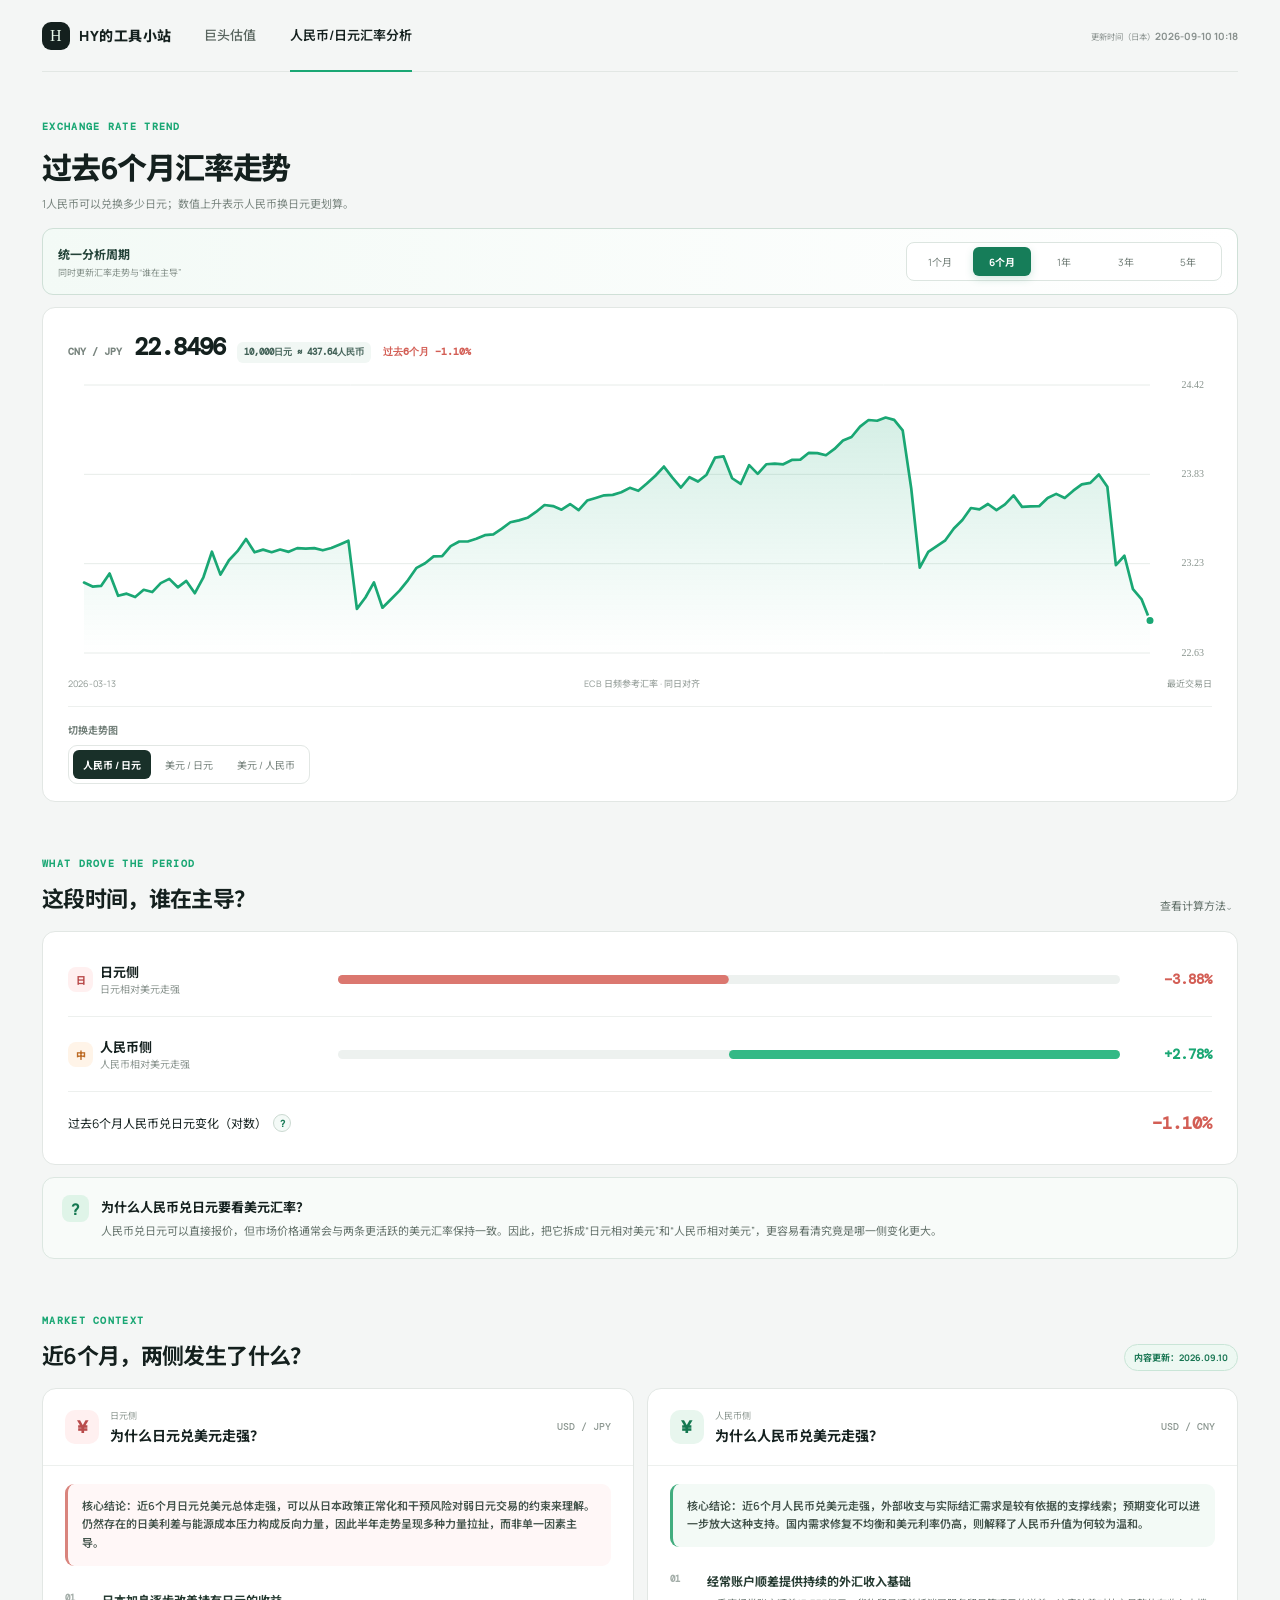
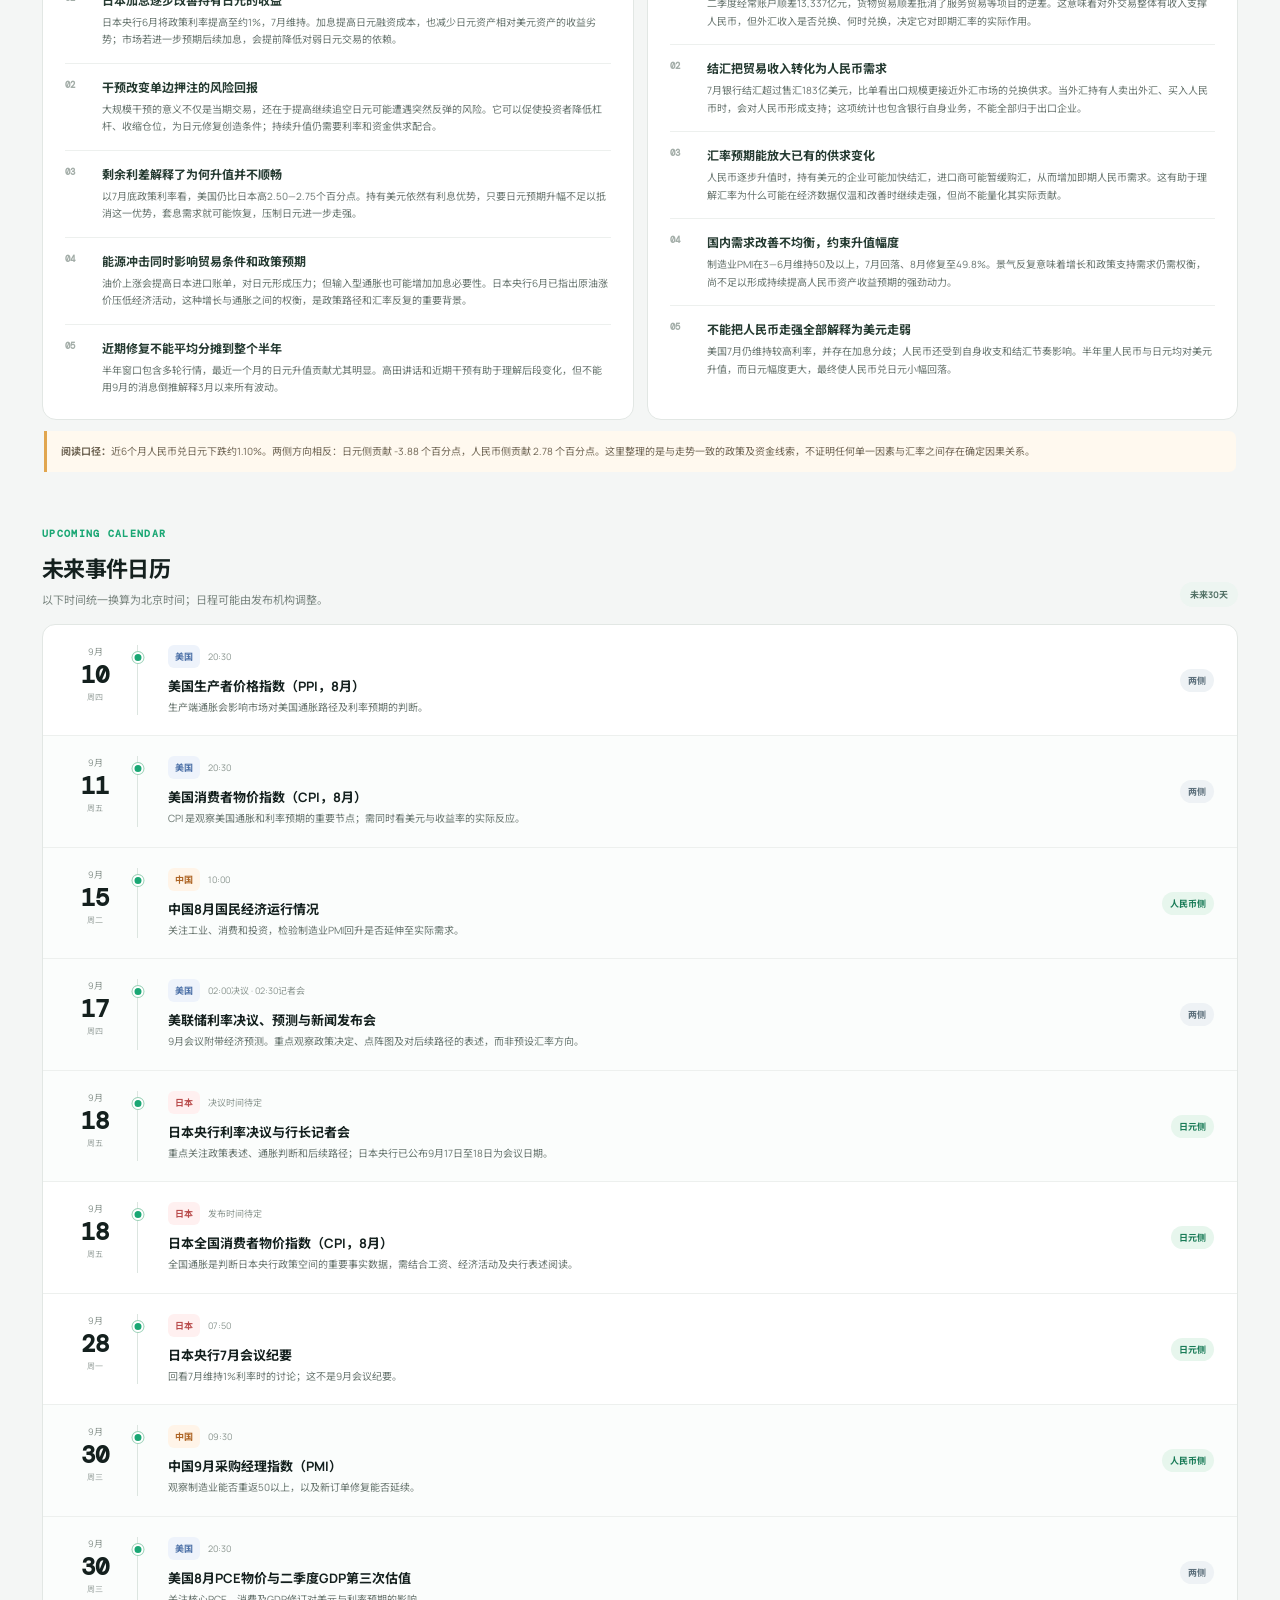
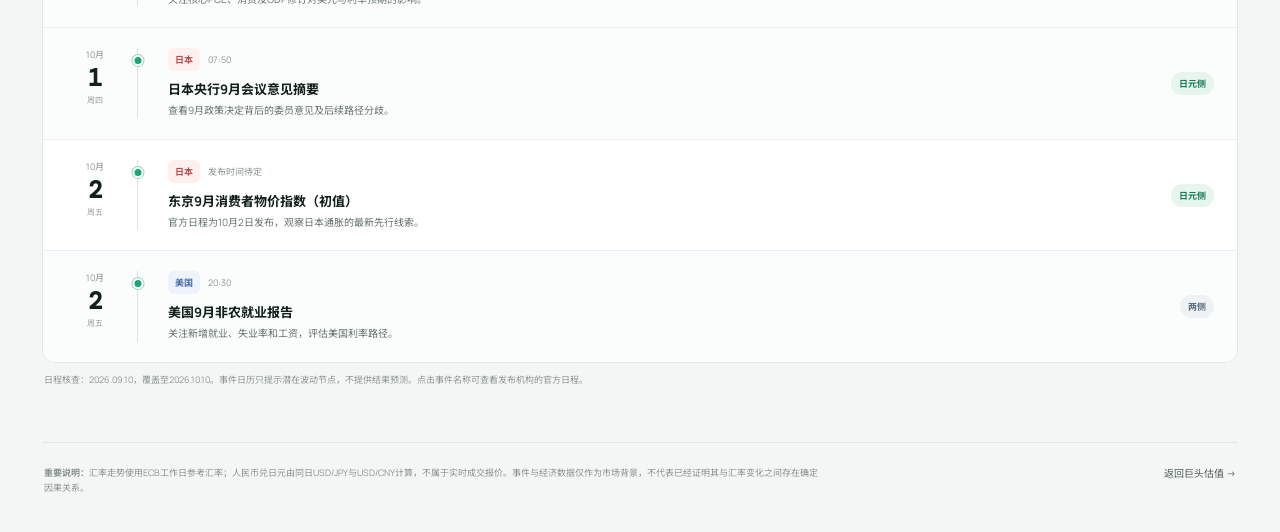
==== commit 5a307a5d: "update page" ====
--- a/outputs/feature.html
+++ b/outputs/feature.html
@@ -44,32 +44,32 @@
     </section>
 
     <section class="yen-section" aria-labelledby="events-title">
-      <div class="section-head"><div><p class="eyebrow">MARKET CONTEXT</p><h2 id="events-title">近6个月，两侧发生了什么？</h2></div><div class="analysis-date-group"><span id="context-updated-date" class="analysis-maintained analysis-updated">内容更新：2026.08.09</span></div></div>
+      <div class="section-head"><div><p class="eyebrow">MARKET CONTEXT</p><h2 id="events-title">近6个月，两侧发生了什么？</h2></div><div class="analysis-date-group"><span id="context-updated-date" class="analysis-maintained analysis-updated">内容更新：2026.09.10</span></div></div>
       <div class="side-analysis-grid">
         <article class="side-analysis-card jpy-analysis">
-          <header><div><span class="side-symbol">¥</span><span><small>日元侧</small><b id="jpy-context-title">为什么日元兑美元走弱？</b></span></div><em>USD / JPY</em></header>
-          <p id="jpy-context-conclusion" class="side-conclusion">核心结论：日本央行虽然继续退出宽松，但政策利率仍明显低于美国；利差、资本流向和能源进口需求继续压制日元。</p>
+          <header><div><span class="side-symbol">¥</span><span><small>日元侧</small><b id="jpy-context-title">为什么日元兑美元走强？</b></span></div><em>USD / JPY</em></header>
+          <p id="jpy-context-conclusion" class="side-conclusion">核心结论：近6个月日元兑美元总体走强，可以从日本政策正常化和干预风险对弱日元交易的约束来理解。仍然存在的日美利差与能源成本压力构成反向力量，因此半年走势呈现多种力量拉扯，而非单一因素主导。</p>
           <ol id="jpy-context-reasons" class="reason-list">
-            <li><span>01</span><div><b>日本央行加息仍不足以消除日美利差</b><p>日本央行6月进一步收紧政策，并表示若经济和物价符合预期，将继续提高政策利率；但日本金融环境整体仍偏宽松。同期美联储将联邦基金利率维持在3.50%—3.75%，美元资产收益率仍明显高于日元资产。</p></div></li>
-            <li><span>02</span><div><b>市场关注加息速度，而不只是加息方向</b><p>市场已经接受日本利率将逐步上升，但对连续快速加息仍较谨慎。日本消费、实际工资和外部需求存在不确定性，使日本央行需要在通胀风险与经济承受能力之间权衡。</p></div></li>
-            <li><span>03</span><div><b>套息与海外配置需求仍然存在</b><p>只要日元融资成本明显低于美元资产收益率，借入日元、持有海外资产的交易就仍有吸引力。日本机构和家庭持续配置海外资产，也形成结构性的日元卖盘。</p></div></li>
-            <li><span>04</span><div><b>能源价格加大日本的进口压力</b><p>日本高度依赖能源进口。能源价格上涨会增加美元结算需求并恶化贸易条件，尤其在中东局势引发能源价格波动时，日元容易承受额外压力。</p></div></li>
-            <li><span>05</span><div><b>干预风险限制跌速，但难以改变趋势基础</b><p>日本政府可以通过口头警告或直接买入日元抑制无序波动，但如果日美利差和跨境资金流没有明显逆转，干预更可能改变短期速度，而不是长期方向。</p></div></li>
+            <li><span>01</span><div><b>日本加息逐步改善持有日元的收益</b><p>日本央行6月将政策利率提高至约1%，7月维持。加息提高日元融资成本，也减少日元资产相对美元资产的收益劣势；市场若进一步预期后续加息，会提前降低对弱日元交易的依赖。</p></div></li>
+            <li><span>02</span><div><b>干预改变单边押注的风险回报</b><p>大规模干预的意义不仅是当期交易，还在于提高继续追空日元可能遭遇突然反弹的风险。它可以促使投资者降低杠杆、收缩仓位，为日元修复创造条件；持续升值仍需要利率和资金供求配合。</p></div></li>
+            <li><span>03</span><div><b>剩余利差解释了为何升值并不顺畅</b><p>以7月底政策利率看，美国仍比日本高2.50—2.75个百分点。持有美元依然有利息优势，只要日元预期升幅不足以抵消这一优势，套息需求就可能恢复，压制日元进一步走强。</p></div></li>
+            <li><span>04</span><div><b>能源冲击同时影响贸易条件和政策预期</b><p>油价上涨会提高日本进口账单，对日元形成压力；但输入型通胀也可能增加加息必要性。日本央行6月已指出原油涨价压低经济活动，这种增长与通胀之间的权衡，是政策路径和汇率反复的重要背景。</p></div></li>
+            <li><span>05</span><div><b>近期修复不能平均分摊到整个半年</b><p>半年窗口包含多轮行情，最近一个月的日元升值贡献尤其明显。高田讲话和近期干预有助于理解后段变化，但不能用9月的消息倒推解释3月以来所有波动。</p></div></li>
           </ol>
         </article>
         <article class="side-analysis-card cny-analysis">
           <header><div><span class="side-symbol">¥</span><span><small>人民币侧</small><b id="cny-context-title">为什么人民币兑美元走强？</b></span></div><em>USD / CNY</em></header>
-          <p id="cny-context-conclusion" class="side-conclusion">核心结论：近6个月 USD/CNY 从约6.94下降至6.75，人民币升值约2.77%。美元阶段性走弱、企业结汇和政策稳定预期共同提供支持。</p>
+          <p id="cny-context-conclusion" class="side-conclusion">核心结论：近6个月人民币兑美元走强，外部收支与实际结汇需求是较有依据的支撑线索；预期变化可以进一步放大这种支持。国内需求修复不均衡和美元利率仍高，则解释了人民币升值为何较为温和。</p>
           <ol id="cny-context-reasons" class="reason-list">
-            <li><span>01</span><div><b>美元环境较年初缓和</b><p>虽然美联储利率仍高，但市场开始交易未来政策转向的可能性，美元不再保持此前单边强势。美元回落为人民币升值提供了外部窗口。</p></div></li>
-            <li><span>02</span><div><b>出口收入与企业结汇形成支撑</b><p>出口企业持有的美元收入在人民币升值预期增强时，更可能提前或增加结汇。这会增加市场上的美元供给，并强化人民币阶段性升值趋势。</p></div></li>
-            <li><span>03</span><div><b>人民币升值预期具有自我强化效应</b><p>当 USD/CNY 持续下降时，企业延后购汇、加快结汇，可能进一步增加人民币需求。不过这种行为容易随市场预期变化而逆转，不能简单外推。</p></div></li>
-            <li><span>04</span><div><b>政策管理降低了汇率波动</b><p>人民币实行参考一篮子货币的有管理浮动制度。中间价、跨境资金管理和宏观审慎工具有助于稳定预期，因此人民币通常不会像日元一样快速单边波动。</p></div></li>
-            <li><span>05</span><div><b>国内宽松需求限制升值空间</b><p>人民币仍面临国内低利率、内需恢复和资本流动等约束。政策重点并非推动人民币单边升值，而是避免汇率超调、保持双向波动。因此近期走强更适合理解为阶段性再平衡。</p></div></li>
+            <li><span>01</span><div><b>经常账户顺差提供持续的外汇收入基础</b><p>二季度经常账户顺差13,337亿元，货物贸易顺差抵消了服务贸易等项目的逆差。这意味着对外交易整体有收入支撑人民币，但外汇收入是否兑换、何时兑换，决定它对即期汇率的实际作用。</p></div></li>
+            <li><span>02</span><div><b>结汇把贸易收入转化为人民币需求</b><p>7月银行结汇超过售汇183亿美元，比单看出口规模更接近外汇市场的兑换供求。当外汇持有人卖出外汇、买入人民币时，会对人民币形成支持；这项统计也包含银行自身业务，不能全部归于出口企业。</p></div></li>
+            <li><span>03</span><div><b>汇率预期能放大已有的供求变化</b><p>人民币逐步升值时，持有美元的企业可能加快结汇，进口商可能暂缓购汇，从而增加即期人民币需求。这有助于理解汇率为什么可能在经济数据仅温和改善时继续走强，但尚不能量化其实际贡献。</p></div></li>
+            <li><span>04</span><div><b>国内需求改善不均衡，约束升值幅度</b><p>制造业PMI在3—6月维持50及以上，7月回落、8月修复至49.8%。景气反复意味着增长和政策支持需求仍需权衡，尚不足以形成持续提高人民币资产收益预期的强劲动力。</p></div></li>
+            <li><span>05</span><div><b>不能把人民币走强全部解释为美元走弱</b><p>美国7月仍维持较高利率，并存在加息分歧；人民币还受到自身收支和结汇节奏影响。半年里人民币与日元均对美元升值，而日元幅度更大，最终使人民币兑日元小幅回落。</p></div></li>
           </ol>
         </article>
       </div>
-      <p id="context-period-note" class="context-note"><b>阅读口径：</b>近6个月人民币兑日元上涨约6.28%，并非只由“日元贬值”造成。数学拆分显示，日元走弱与人民币走强分别贡献约54%和46%，两侧作用较为接近。这里整理的是与走势一致的政策及资金线索，不证明任何单一因素与汇率之间存在确定因果关系。</p>
+      <p id="context-period-note" class="context-note"><b>阅读口径：</b>事实核查截至2026年9月10日；涨跌幅与两侧贡献以图表加载的所选周期数据为准。以下从政策、资金供求和预期变化分析原因，不代表已量化各因素的实际贡献。</p>
     </section>
 
     <section class="yen-section hidden" aria-labelledby="research-title">
@@ -107,7 +107,7 @@
     <section class="yen-section" aria-labelledby="calendar-title">
       <div class="section-head"><div><p class="eyebrow">UPCOMING CALENDAR</p><h2 id="calendar-title">未来事件日历</h2><p class="chart-description">以下时间统一换算为北京时间；日程可能由发布机构调整。</p></div><span class="calendar-window">未来30天</span></div>
       <div class="future-calendar" id="future-calendar" aria-live="polite"><p class="calendar-loading">正在加载已审核的官方日程…</p></div>
-      <p class="calendar-note">事件日历只提示潜在波动节点，不提供结果预测。点击事件名称可查看发布机构的官方日程。</p>
+      <p class="calendar-note">日程核查：2026.09.10，覆盖至2026.10.10。事件日历只提示潜在波动节点，不提供结果预测。点击事件名称可查看发布机构的官方日程。</p>
     </section>
 
     <footer class="yen-footer"><p><b>重要说明：</b>汇率走势使用ECB工作日参考汇率；人民币兑日元由同日USD/JPY与USD/CNY计算，不属于实时成交报价。事件与经济数据仅作为市场背景，不代表已经证明其与汇率变化之间存在确定因果关系。</p><a href="index.html">返回巨头估值 →</a></footer>
@@ -127,6 +127,6 @@
       <div class="log-example"><span>当前所选周期</span><b id="log-example-values">等待汇率数据</b><small id="log-example-formula">普通涨幅 = e<sup>对数变化</sup> − 1</small></div>
     </div>
   </div>
-  <script src="yen.js?v=20260809-12"></script>
+  <script src="yen.js?v=20260910-3"></script>
 </body>
 </html>
--- a/outputs/style.css
+++ b/outputs/style.css
@@ -364,6 +364,30 @@
   font: 11px "DM Mono";
   font-style: normal;
   color: #909895
+}
+
+.growth-panels {
+  position: relative;
+  flex-wrap: nowrap;
+  padding-bottom: 17px
+}
+
+.growth-period-shared {
+  position: absolute;
+  right: 0;
+  bottom: 0;
+  left: 0;
+  text-align: center;
+  font: 11px "DM Mono";
+  font-style: normal;
+  color: #909895
+}
+
+@media (max-width:680px) {
+  .growth-period-shared {
+    font-size: 8px;
+    white-space: nowrap
+  }
 }
 
 .periods {
@@ -1334,7 +1358,8 @@
   display: flex;
   align-items: center;
   justify-content: space-between;
-  gap: 18px
+  gap: 18px;
+  container-type: inline-size
 }
 
 .model-head .eyebrow {
@@ -1367,12 +1392,111 @@
   font: 700 17px "DM Mono", monospace;
   color: #147851
 }
+.business-growth-card{margin-top:26px;padding-top:26px;border-top:1px solid var(--line,#e5e7e5)}
+.business-growth-head{display:flex;align-items:flex-end;justify-content:space-between;gap:16px;margin-bottom:16px}
+.business-growth-head h3{margin:4px 0 0}.business-growth-head>small,.business-growth-source{color:#8a918e}
+.business-mix{display:grid;grid-template-columns:190px 1fr;align-items:center;gap:28px;margin:8px 0 26px;padding:20px;border:1px solid #e2e6e3;border-radius:16px;background:#fbfcfb}.business-pie{width:180px;aspect-ratio:1;border-radius:50%;box-shadow:inset 0 0 0 1px rgba(0,0,0,.04)}.business-pie-legend{display:grid;gap:10px}.business-pie-legend>div{display:grid;grid-template-columns:10px minmax(0,1fr) auto auto;align-items:center;gap:9px}.business-pie-legend i{width:10px;height:10px;border-radius:50%}.business-pie-legend span{font-size:13px;color:#56615c}.business-pie-legend b{font-size:14px}.business-pie-legend small{min-width:56px;text-align:right;color:#8a918e}.business-growth-subtitle{margin:0 0 12px;font-size:15px}
+.business-growth-grid{display:grid;grid-template-columns:repeat(4,minmax(0,1fr));gap:10px}
+.business-growth-grid>div{display:flex;flex-direction:column;gap:6px;min-height:112px;padding:16px;border:1px solid #e2e6e3;border-radius:14px;background:#fbfcfb}
+.business-growth-grid span{font-size:13px;color:#67706c}.business-growth-grid b{font-size:24px;color:#168b66}.business-growth-grid b.negative{color:#c95b58}.business-growth-grid small{font-size:12px;color:#8a918e;line-height:1.4}
+.business-growth-source,.business-growth-empty{margin:14px 0 0;font-size:12px;line-height:1.7}
+.business-pie{box-shadow:inset 0 0 0 2px #fff,0 0 0 1px rgba(0,0,0,.12)}
+.business-pie-legend span{display:flex;flex-direction:column;gap:2px}.business-pie-legend span strong{font-size:13px;color:#37413d}.business-pie-legend span em{font-style:normal;font-size:11px;line-height:1.35;color:#929995}.business-pie-legend-only{padding:18px;border:1px solid #e2e6e3;border-radius:14px;background:#fbfcfb;margin-bottom:24px}.business-submetrics{margin-top:18px;padding:16px;border-radius:14px;background:#f5f7f6}.business-submetrics h4{margin:0 0 10px;font-size:13px}.business-submetrics>div{display:grid;grid-template-columns:minmax(0,1fr) auto;gap:3px 12px;padding:9px 0;border-top:1px solid #e3e7e5}.business-submetrics>div:first-of-type{border-top:0}.business-submetrics span{font-size:13px}.business-submetrics b{color:#315f55}.business-submetrics small{grid-column:1/-1;color:#8a918e;line-height:1.4}
+@media(max-width:720px){.business-growth-head{align-items:flex-start;flex-direction:column}.business-mix{grid-template-columns:1fr;justify-items:center;padding:16px;gap:18px}.business-pie{width:min(52vw,180px)}.business-pie-legend{width:100%}.business-growth-grid{grid-template-columns:repeat(2,minmax(0,1fr))}.business-growth-grid>div{min-height:104px;padding:14px}.business-growth-grid b{font-size:21px}}
+
+.growth-compare em {
+  font: 700 9px/1.35 "DM Mono", monospace;
+  color: #66746d;
+  font-style: normal
+}
 
 .growth-compare i {
   align-self: center;
   font-style: normal;
   font-size: 9px;
   color: #94a09a
+}
+
+.simple-growth-head {
+  align-items: flex-start;
+}
+
+.simple-growth-cards > div {
+  box-sizing: border-box;
+  flex: 0 0 180px;
+  width: 180px;
+  min-width: 0;
+  padding: 12px 13px;
+}
+
+.simple-growth-cards b {
+  margin: 3px 0;
+  font-size: 23px;
+}
+
+.simple-growth-cards small {
+  min-width: 0;
+  line-height: 1.45;
+  white-space: normal;
+  overflow-wrap: anywhere;
+  word-break: break-word;
+}
+
+.simple-growth-controls {
+  display: grid;
+  grid-template-columns: repeat(4, minmax(0, 1fr));
+  gap: 8px;
+  margin-top: 14px;
+}
+
+.simple-growth-controls label {
+  padding: 9px 10px;
+  border: 1px solid #e2e8e4;
+  border-radius: 8px;
+  background: #fafcfb;
+  display: flex;
+  align-items: center;
+  justify-content: space-between;
+  gap: 8px;
+  font-size: 10px;
+  color: #69756e;
+}
+
+.simple-growth-controls label > span:last-child {
+  display: flex;
+  align-items: center;
+  gap: 3px;
+}
+
+.simple-growth-controls input {
+  width: 58px;
+  border: 0;
+  border-bottom: 1px solid #aab8b0;
+  background: transparent;
+  text-align: right;
+  font: 700 13px "DM Mono", monospace;
+  color: #18231e;
+}
+
+.simple-growth-controls .control-source {
+  display: block;
+  margin-top: 2px;
+  color: #96a19b;
+  font-size: 8px;
+  line-height: 1.25;
+}
+
+.fcf-method-note {
+  margin: 8px 2px 0;
+  color: #7b8780;
+  font-size: 9px;
+  line-height: 1.55;
+}
+
+@media(max-width:680px) {
+  .simple-growth-controls {
+    grid-template-columns: repeat(2, minmax(0, 1fr));
+  }
 }
 
 .model-grid {
@@ -2912,4 +3036,182 @@
   .detail {
     min-height: 0 !important
   }
-}+}
+
+.growth-scenarios>div {
+  min-width: 142px
+}
+
+.growth-scenarios>div:nth-child(2) {
+  background: #f5f8ff;
+  border-color: #dce5f4
+}
+
+.growth-scenarios>div:nth-child(2) b {
+  color: #3568a8
+}
+
+@media(max-width:680px) {
+  .baseline-comparison {
+    display: grid;
+    grid-template-columns: repeat(2, minmax(0, 1fr));
+    gap: 8px;
+  }
+
+  .baseline-comparison>div {
+    min-width: 0;
+    padding: 10px;
+    border-radius: 10px;
+  }
+
+  .baseline-comparison>.baseline-primary {
+    grid-column: 1 / -1;
+    padding: 13px 14px;
+    background: linear-gradient(135deg, #eefaf4, #f8fcfa);
+    border-color: #bfe3d1;
+  }
+
+  .baseline-comparison>.baseline-primary b {
+    margin: 2px 0;
+    font-size: 26px;
+    line-height: 1.1;
+  }
+
+  .baseline-comparison>div:not(.baseline-primary) b {
+    margin: 2px 0;
+    font-size: 18px;
+    line-height: 1.2;
+  }
+
+  .baseline-comparison span {
+    font-size: 10px;
+    font-weight: 600;
+  }
+
+  .baseline-comparison small {
+    font-size: 9px;
+    line-height: 1.4;
+  }
+
+  .baseline-comparison>i {
+    display: none;
+  }
+}
+
+@media(max-width:780px) {
+  .growth-scenarios:not(.baseline-comparison) {
+    display: grid;
+    grid-template-columns: repeat(2, minmax(0, 1fr));
+    gap: 8px;
+  }
+
+  .growth-scenarios:not(.baseline-comparison)>div {
+    box-sizing: border-box;
+    width: 100%;
+    min-width: 0;
+    padding: 10px 11px;
+    border-radius: 10px;
+  }
+
+  .growth-scenarios:not(.baseline-comparison)>div:last-child {
+    grid-column: 1 / -1;
+  }
+
+  .growth-scenarios:not(.baseline-comparison)>div:last-child b {
+    font-size: 20px;
+  }
+
+  .growth-scenarios:not(.baseline-comparison)>span,
+  .growth-scenarios:not(.baseline-comparison) small {
+    overflow-wrap: anywhere;
+  }
+
+  .growth-scenarios:not(.baseline-comparison)>i {
+    display: none;
+  }
+}
+
+@media(max-width:390px) {
+  .growth-scenarios:not(.baseline-comparison) {
+    grid-template-columns: 1fr;
+  }
+
+  .growth-scenarios:not(.baseline-comparison)>div:last-child {
+    grid-column: auto;
+  }
+}
+
+/* Use the model card's real width as a fallback. Some mobile browsers keep a
+   desktop-sized layout viewport even when the visible content area is narrow. */
+@container (max-width:700px) {
+  .baseline-comparison {
+    display: grid;
+    grid-template-columns: repeat(2, minmax(0, 1fr));
+    width: 100%;
+    gap: 8px;
+  }
+
+  .baseline-comparison>div {
+    box-sizing: border-box;
+    width: 100%;
+    min-width: 0;
+    padding: 10px 11px;
+    border-radius: 10px;
+  }
+
+  .baseline-comparison>.baseline-primary {
+    grid-column: 1 / -1;
+    padding: 13px 14px;
+    background: linear-gradient(135deg, #eefaf4, #f8fcfa);
+    border-color: #bfe3d1;
+  }
+
+  .baseline-comparison>.baseline-primary b {
+    font-size: 26px;
+  }
+
+  .baseline-comparison>i {
+    display: none;
+  }
+
+  .growth-scenarios:not(.baseline-comparison) {
+    display: grid;
+    grid-template-columns: repeat(2, minmax(0, 1fr));
+    width: 100%;
+    gap: 8px;
+  }
+
+  .growth-scenarios:not(.baseline-comparison)>div {
+    box-sizing: border-box;
+    width: 100%;
+    min-width: 0;
+    padding: 10px 11px;
+    border-radius: 10px;
+  }
+
+  .growth-scenarios:not(.baseline-comparison)>div:last-child {
+    grid-column: 1 / -1;
+  }
+
+  .growth-scenarios:not(.baseline-comparison)>i {
+    display: none;
+  }
+}
+
+@container (max-width:380px) {
+  .baseline-comparison {
+    grid-template-columns: 1fr;
+  }
+
+  .baseline-comparison>.baseline-primary {
+    grid-column: auto;
+  }
+
+  .growth-scenarios:not(.baseline-comparison) {
+    grid-template-columns: 1fr;
+  }
+
+  .growth-scenarios:not(.baseline-comparison)>div:last-child {
+    grid-column: auto;
+  }
+}
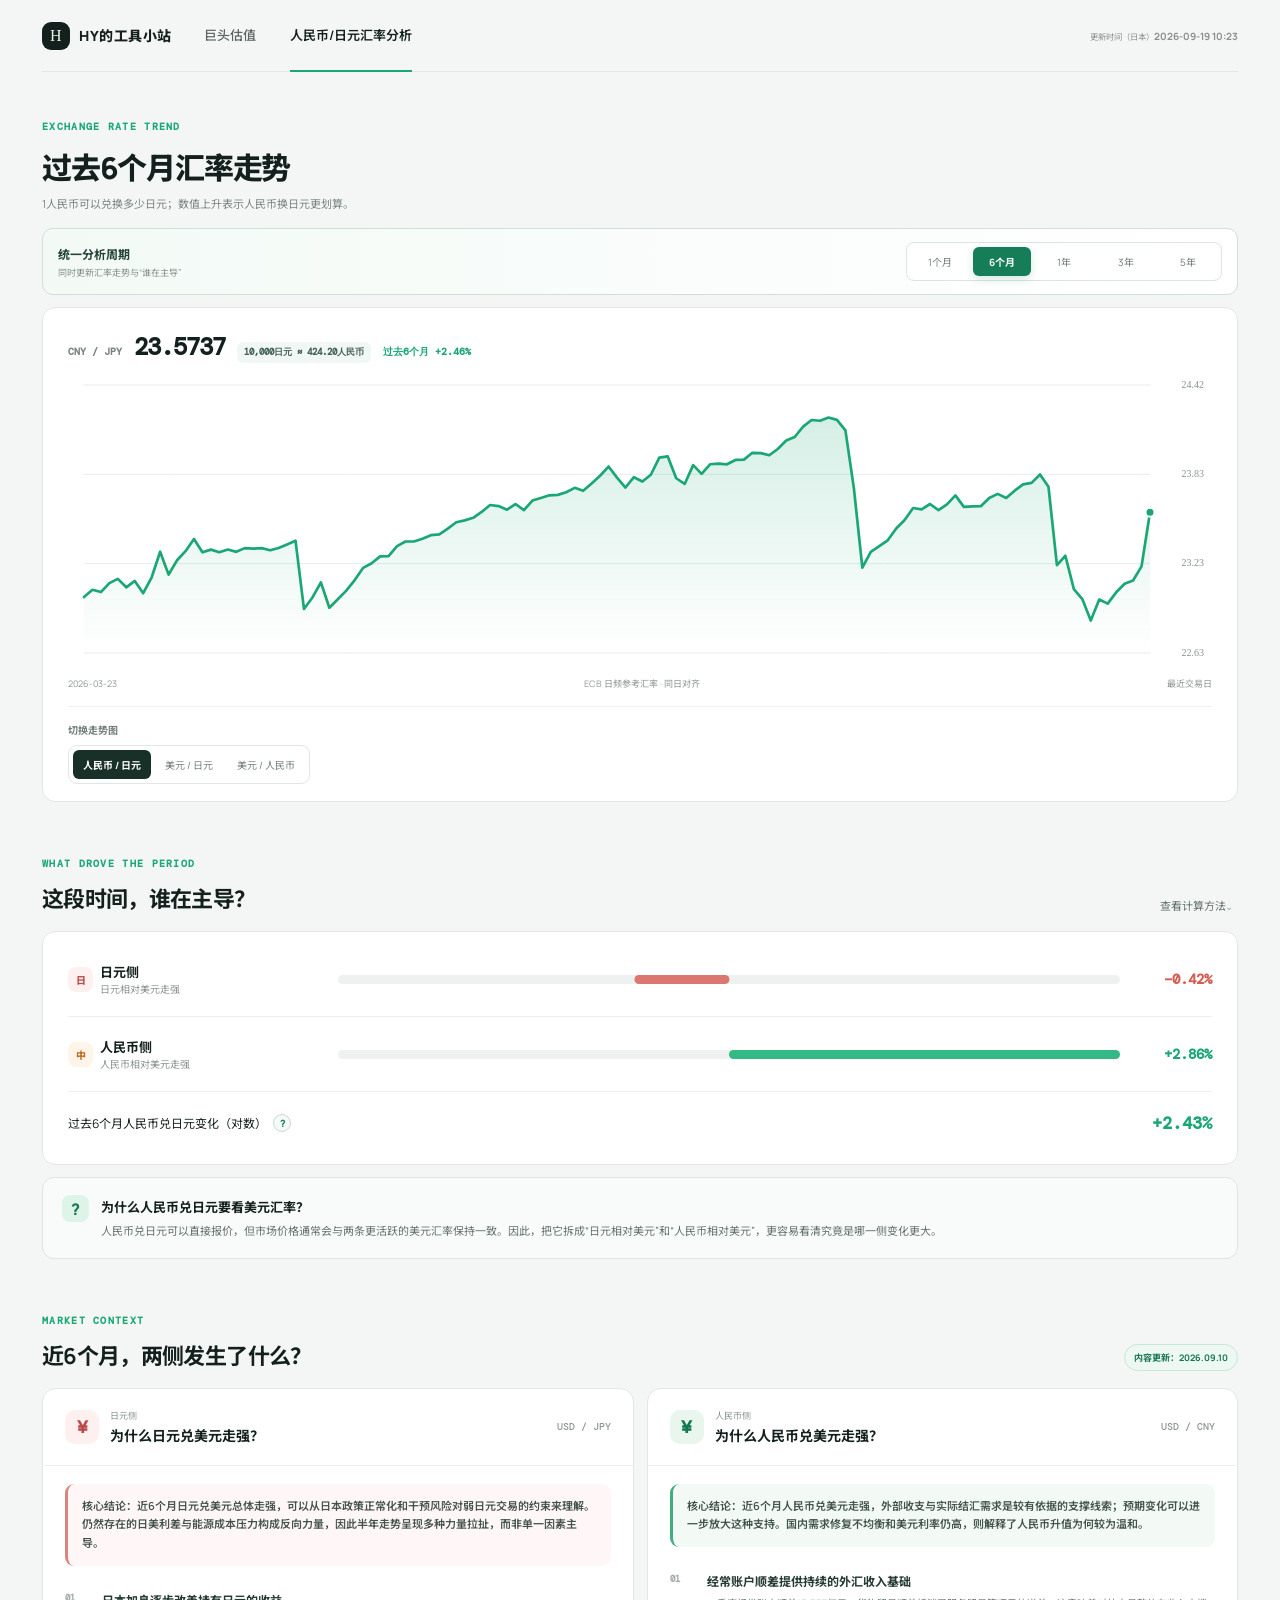
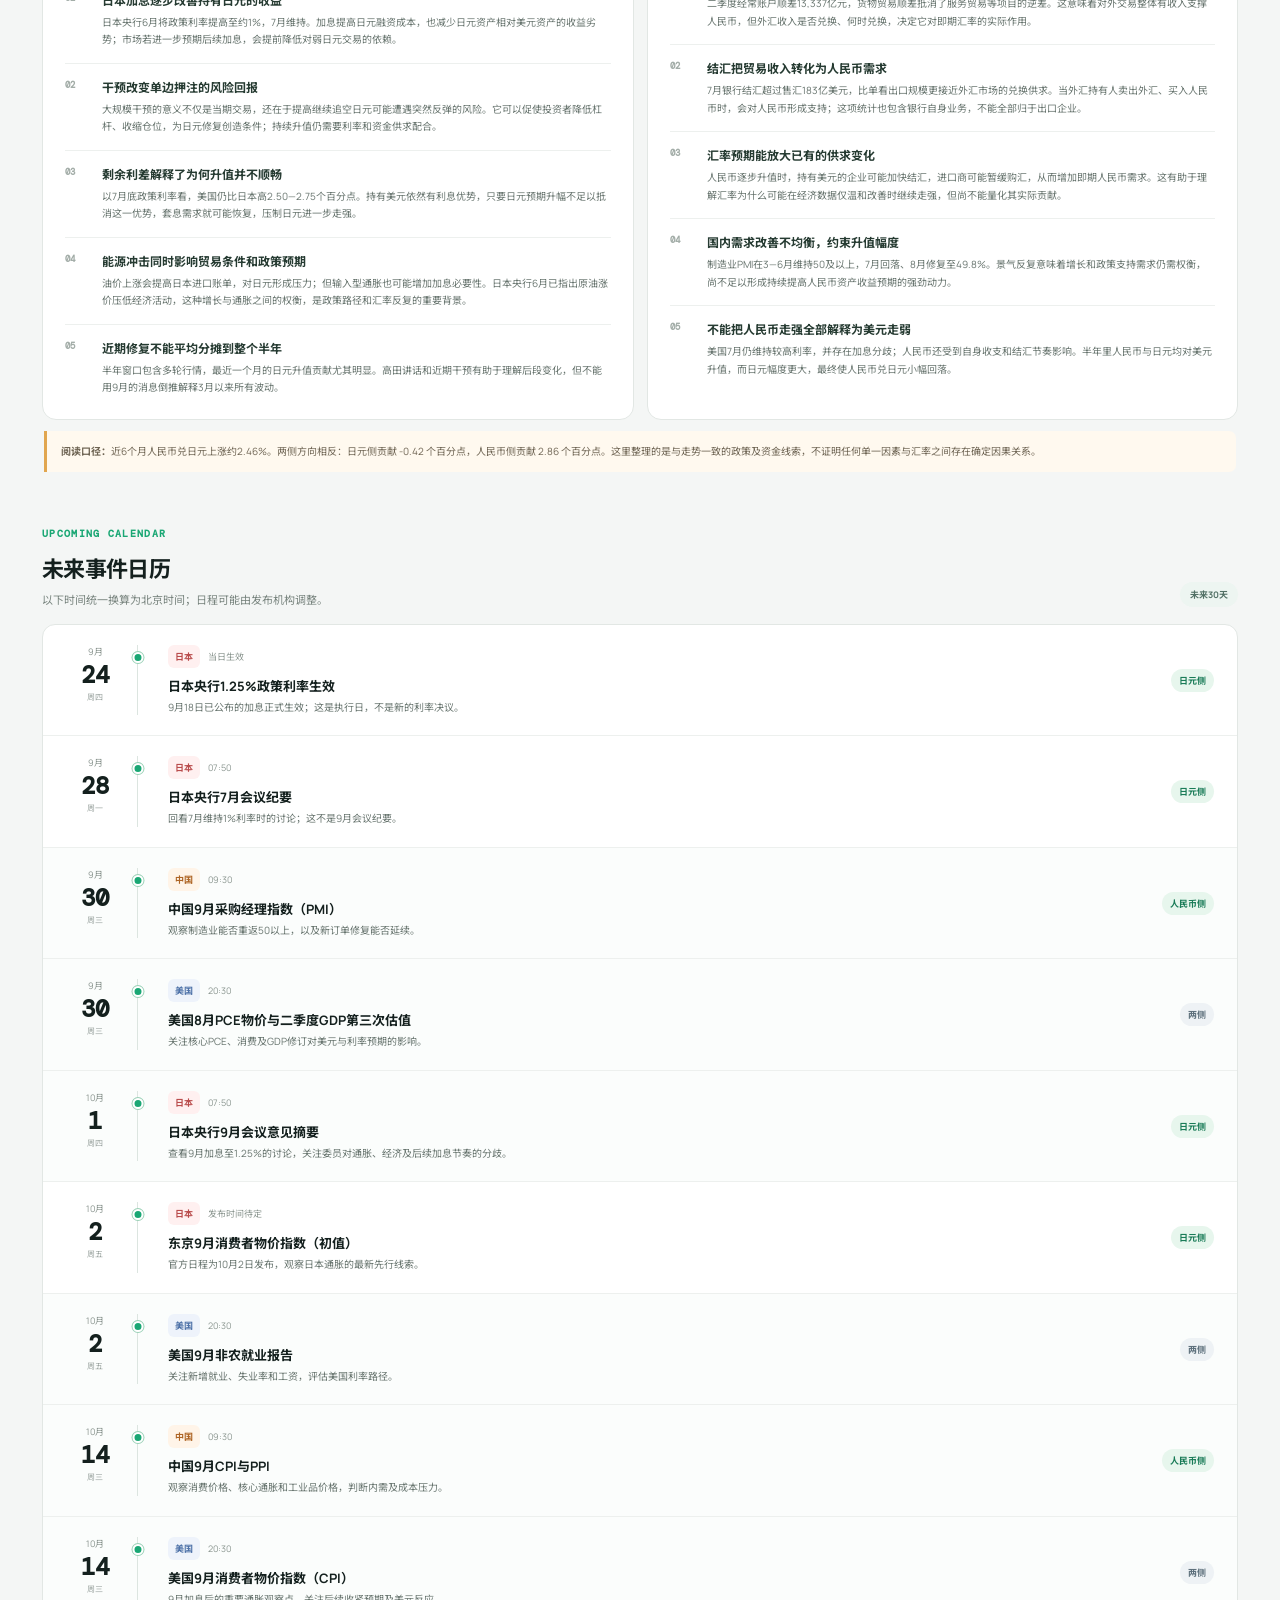
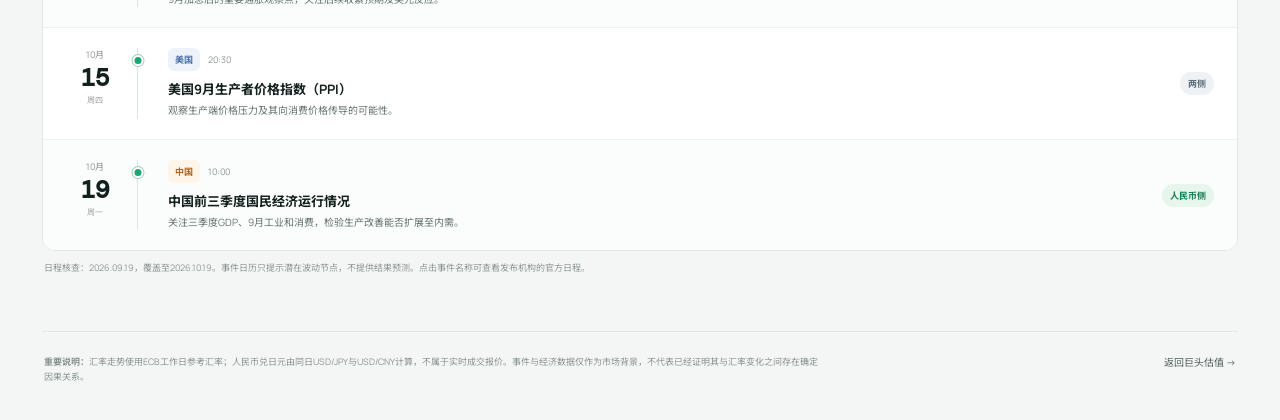
==== commit 1b9c675b: "Update yen monthly analysis and upcoming calendar for September 19" ====
--- a/outputs/feature.html
+++ b/outputs/feature.html
@@ -107,7 +107,7 @@
     <section class="yen-section" aria-labelledby="calendar-title">
       <div class="section-head"><div><p class="eyebrow">UPCOMING CALENDAR</p><h2 id="calendar-title">未来事件日历</h2><p class="chart-description">以下时间统一换算为北京时间；日程可能由发布机构调整。</p></div><span class="calendar-window">未来30天</span></div>
       <div class="future-calendar" id="future-calendar" aria-live="polite"><p class="calendar-loading">正在加载已审核的官方日程…</p></div>
-      <p class="calendar-note">日程核查：2026.09.10，覆盖至2026.10.10。事件日历只提示潜在波动节点，不提供结果预测。点击事件名称可查看发布机构的官方日程。</p>
+      <p class="calendar-note">日程核查：2026.09.19，覆盖至2026.10.19。事件日历只提示潜在波动节点，不提供结果预测。点击事件名称可查看发布机构的官方日程。</p>
     </section>
 
     <footer class="yen-footer"><p><b>重要说明：</b>汇率走势使用ECB工作日参考汇率；人民币兑日元由同日USD/JPY与USD/CNY计算，不属于实时成交报价。事件与经济数据仅作为市场背景，不代表已经证明其与汇率变化之间存在确定因果关系。</p><a href="index.html">返回巨头估值 →</a></footer>
@@ -127,6 +127,6 @@
       <div class="log-example"><span>当前所选周期</span><b id="log-example-values">等待汇率数据</b><small id="log-example-formula">普通涨幅 = e<sup>对数变化</sup> − 1</small></div>
     </div>
   </div>
-  <script src="yen.js?v=20260910-3"></script>
+  <script src="yen.js?v=20260919-1"></script>
 </body>
 </html>
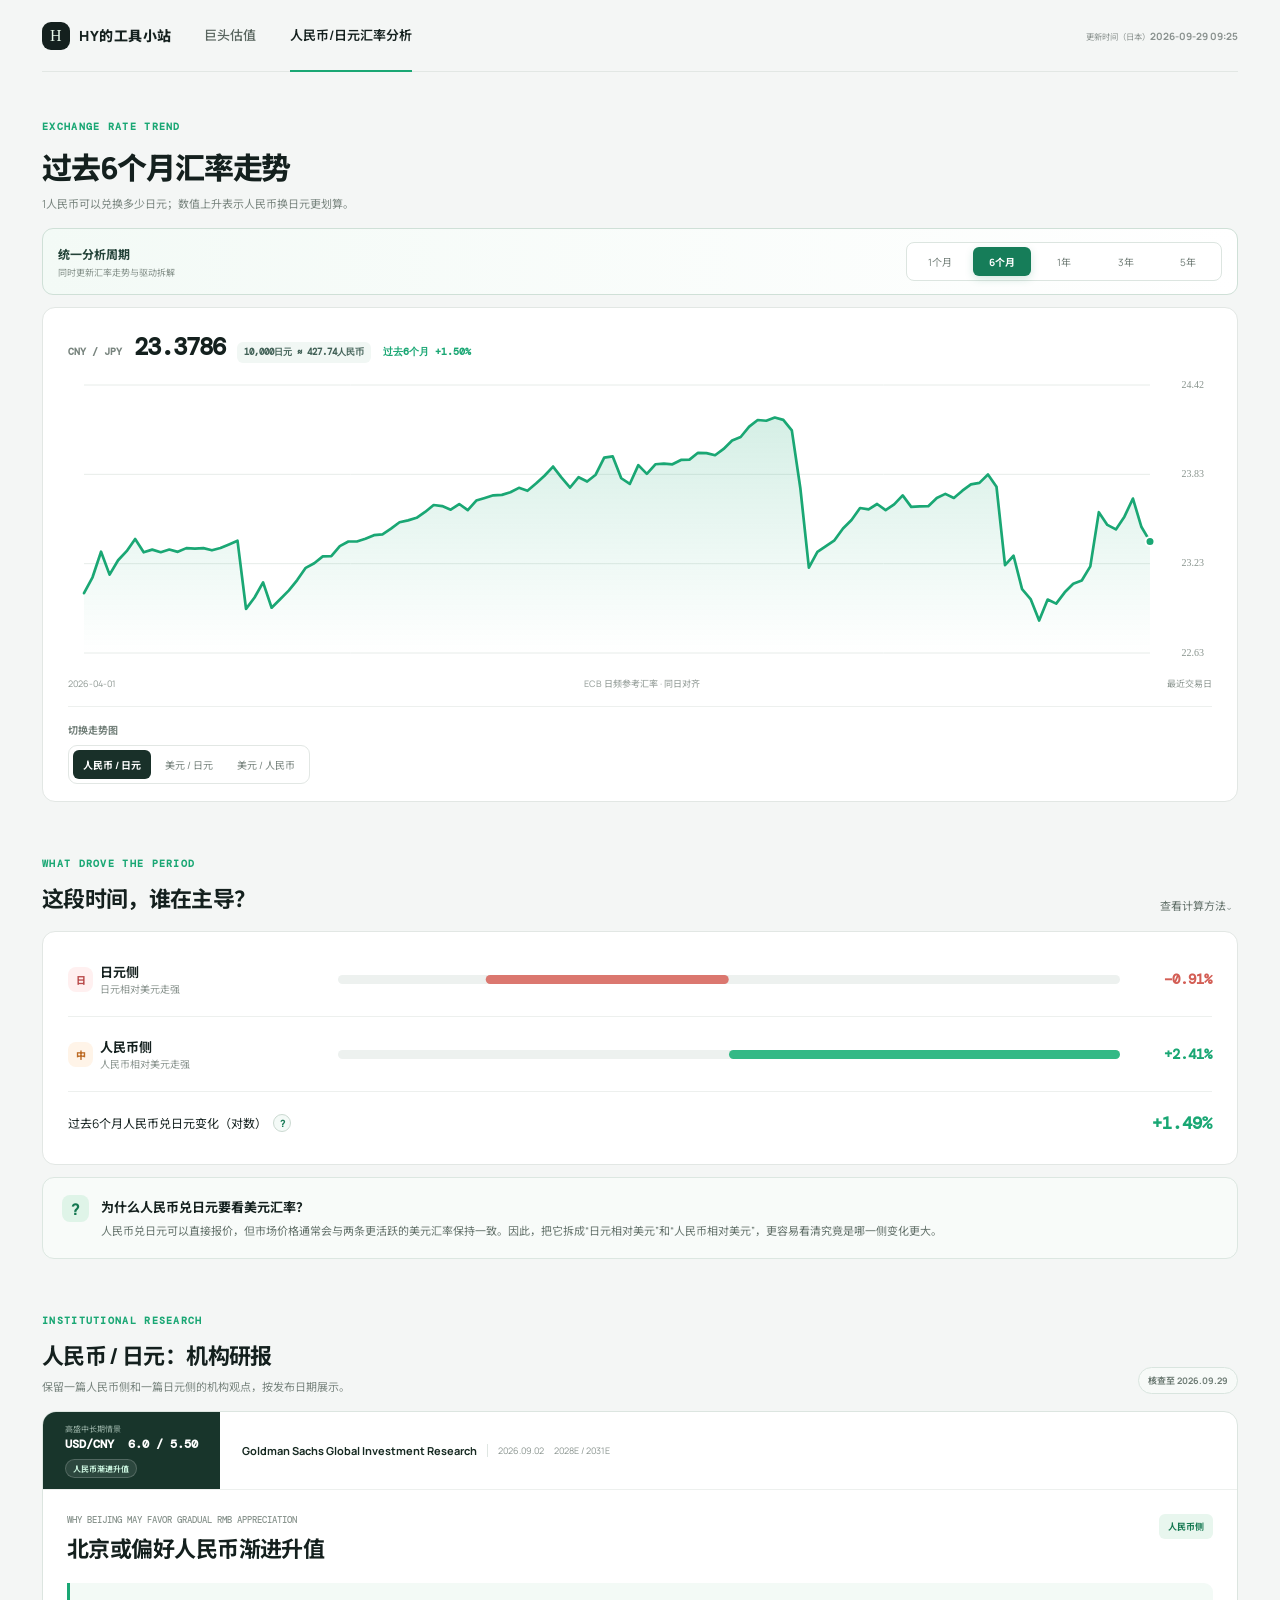
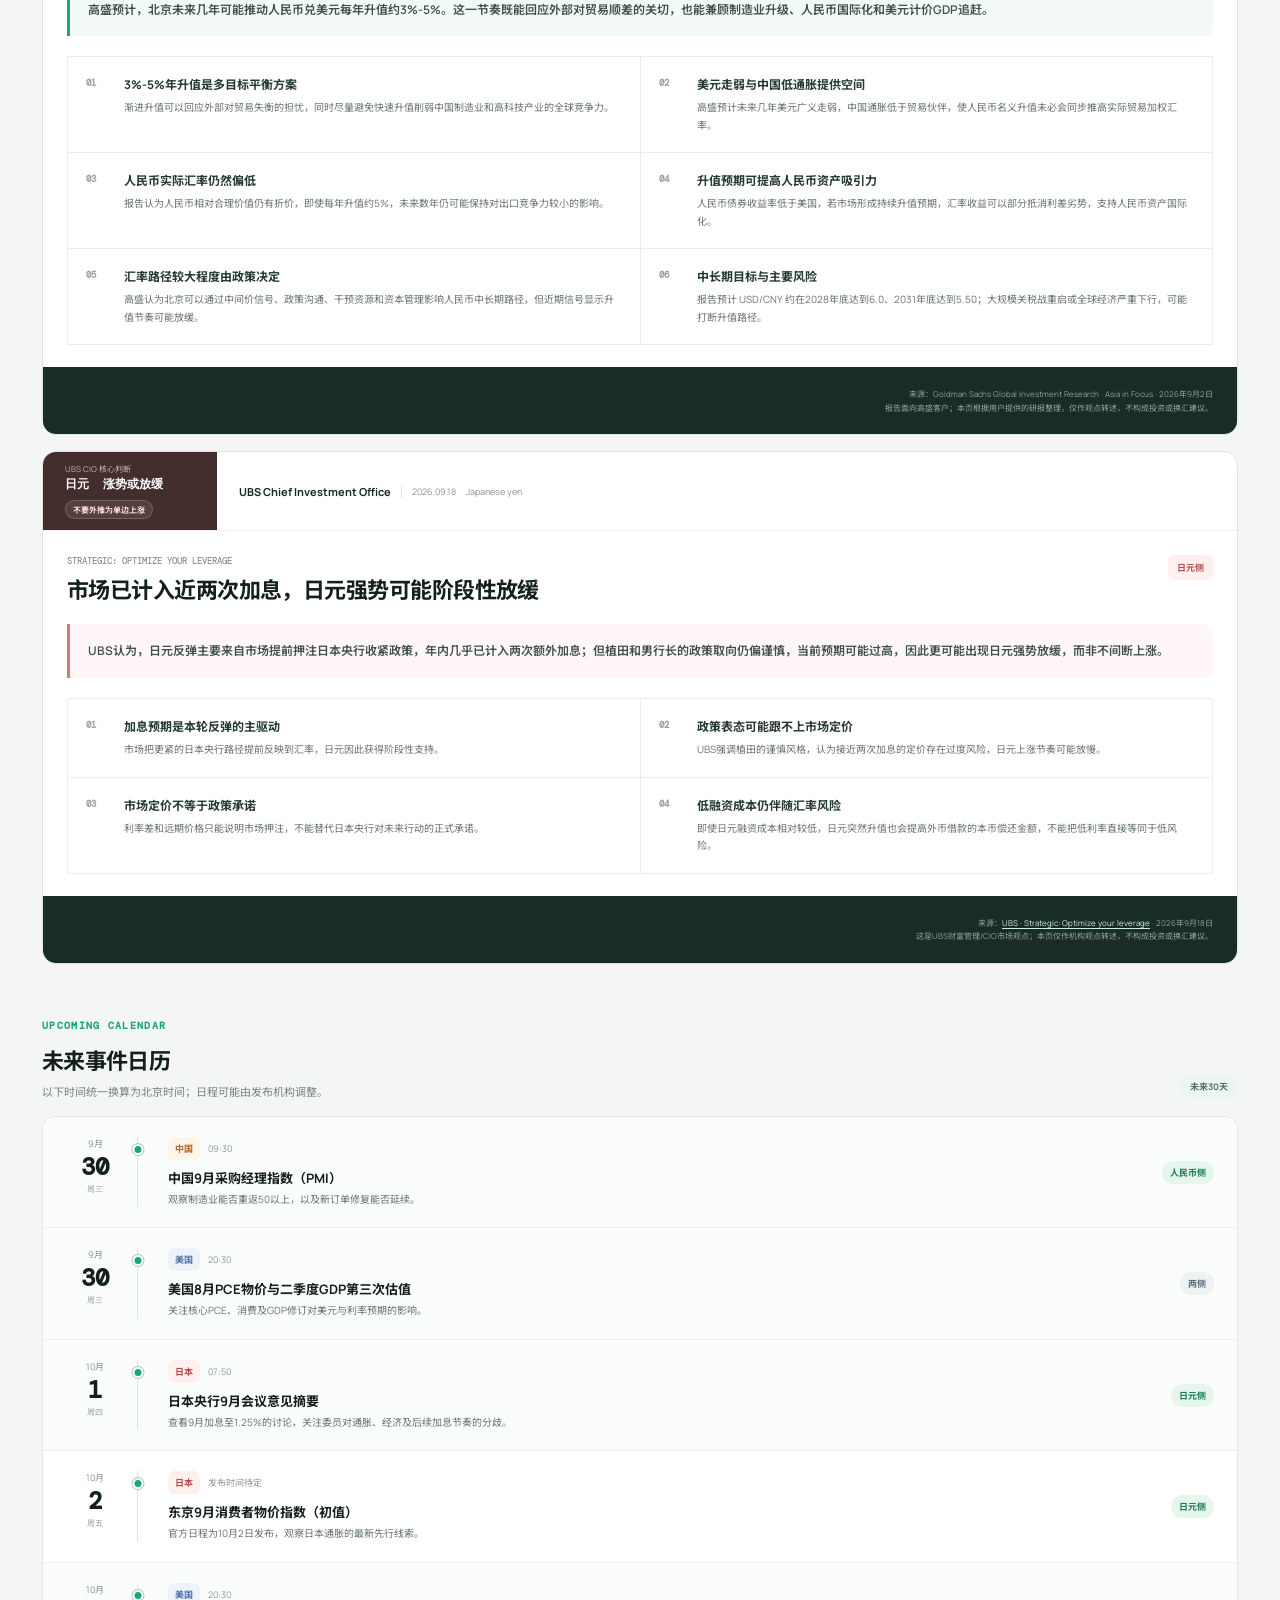
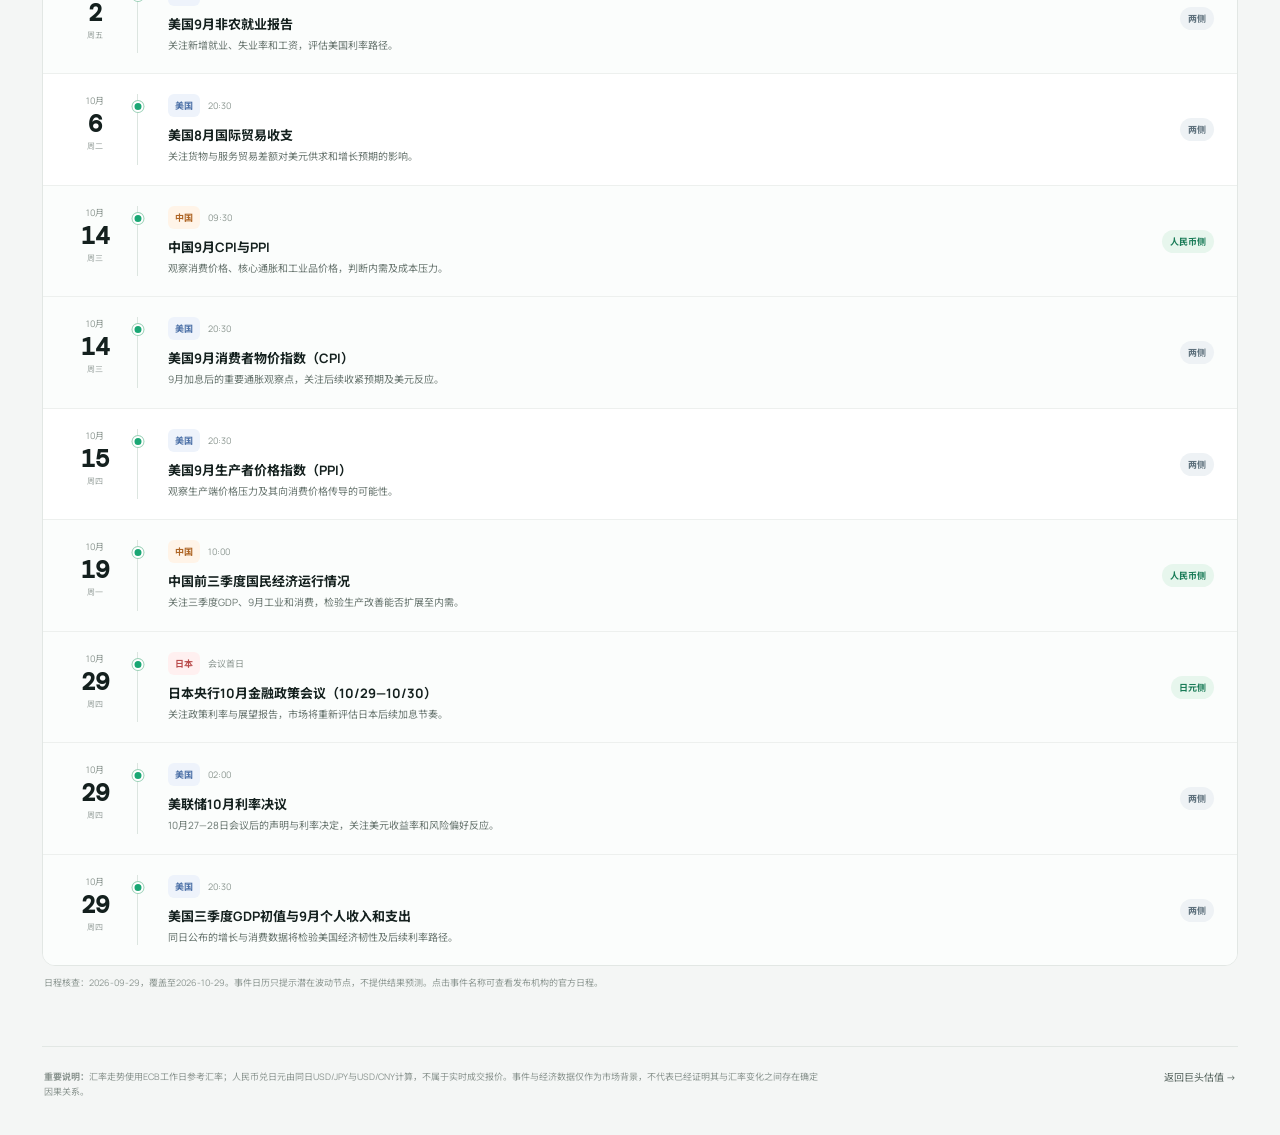
==== commit 35c19fa5: "update yen" ====
--- a/outputs/feature.html
+++ b/outputs/feature.html
@@ -21,7 +21,7 @@
         <div><p class="eyebrow">EXCHANGE RATE TREND</p><h1 id="trend-title">过去6个月汇率走势</h1><p id="trend-description" class="chart-description">1人民币可以兑换多少日元；数值上升表示人民币换日元更划算。</p></div>
       </div>
       <div class="global-period-selector">
-        <div class="global-period-copy"><b>统一分析周期</b><span>同时更新汇率走势与“谁在主导”</span></div>
+        <div class="global-period-copy"><b>统一分析周期</b><span>同时更新汇率走势与驱动拆解</span></div>
         <div class="period-switch global-periods" role="group" aria-label="选择页面分析周期"><button type="button" data-chart-period="30">1个月</button><button type="button" class="active" data-chart-period="180">6个月</button><button type="button" data-chart-period="365">1年</button><button type="button" data-chart-period="1095">3年</button><button type="button" data-chart-period="1825">5年</button></div>
       </div>
       <div class="trend-card">
@@ -43,71 +43,40 @@
       <div class="driver-explainer driver-explainer-compact"><div class="explainer-intro"><span class="explainer-mark">?</span><div><b>为什么人民币兑日元要看美元汇率？</b><p>人民币兑日元可以直接报价，但市场价格通常会与两条更活跃的美元汇率保持一致。因此，把它拆成“日元相对美元”和“人民币相对美元”，更容易看清究竟是哪一侧变化更大。</p></div></div></div>
     </section>
 
-    <section class="yen-section" aria-labelledby="events-title">
-      <div class="section-head"><div><p class="eyebrow">MARKET CONTEXT</p><h2 id="events-title">近6个月，两侧发生了什么？</h2></div><div class="analysis-date-group"><span id="context-updated-date" class="analysis-maintained analysis-updated">内容更新：2026.09.10</span></div></div>
-      <div class="side-analysis-grid">
-        <article class="side-analysis-card jpy-analysis">
-          <header><div><span class="side-symbol">¥</span><span><small>日元侧</small><b id="jpy-context-title">为什么日元兑美元走强？</b></span></div><em>USD / JPY</em></header>
-          <p id="jpy-context-conclusion" class="side-conclusion">核心结论：近6个月日元兑美元总体走强，可以从日本政策正常化和干预风险对弱日元交易的约束来理解。仍然存在的日美利差与能源成本压力构成反向力量，因此半年走势呈现多种力量拉扯，而非单一因素主导。</p>
-          <ol id="jpy-context-reasons" class="reason-list">
-            <li><span>01</span><div><b>日本加息逐步改善持有日元的收益</b><p>日本央行6月将政策利率提高至约1%，7月维持。加息提高日元融资成本，也减少日元资产相对美元资产的收益劣势；市场若进一步预期后续加息，会提前降低对弱日元交易的依赖。</p></div></li>
-            <li><span>02</span><div><b>干预改变单边押注的风险回报</b><p>大规模干预的意义不仅是当期交易，还在于提高继续追空日元可能遭遇突然反弹的风险。它可以促使投资者降低杠杆、收缩仓位，为日元修复创造条件；持续升值仍需要利率和资金供求配合。</p></div></li>
-            <li><span>03</span><div><b>剩余利差解释了为何升值并不顺畅</b><p>以7月底政策利率看，美国仍比日本高2.50—2.75个百分点。持有美元依然有利息优势，只要日元预期升幅不足以抵消这一优势，套息需求就可能恢复，压制日元进一步走强。</p></div></li>
-            <li><span>04</span><div><b>能源冲击同时影响贸易条件和政策预期</b><p>油价上涨会提高日本进口账单，对日元形成压力；但输入型通胀也可能增加加息必要性。日本央行6月已指出原油涨价压低经济活动，这种增长与通胀之间的权衡，是政策路径和汇率反复的重要背景。</p></div></li>
-            <li><span>05</span><div><b>近期修复不能平均分摊到整个半年</b><p>半年窗口包含多轮行情，最近一个月的日元升值贡献尤其明显。高田讲话和近期干预有助于理解后段变化，但不能用9月的消息倒推解释3月以来所有波动。</p></div></li>
-          </ol>
-        </article>
-        <article class="side-analysis-card cny-analysis">
-          <header><div><span class="side-symbol">¥</span><span><small>人民币侧</small><b id="cny-context-title">为什么人民币兑美元走强？</b></span></div><em>USD / CNY</em></header>
-          <p id="cny-context-conclusion" class="side-conclusion">核心结论：近6个月人民币兑美元走强，外部收支与实际结汇需求是较有依据的支撑线索；预期变化可以进一步放大这种支持。国内需求修复不均衡和美元利率仍高，则解释了人民币升值为何较为温和。</p>
-          <ol id="cny-context-reasons" class="reason-list">
-            <li><span>01</span><div><b>经常账户顺差提供持续的外汇收入基础</b><p>二季度经常账户顺差13,337亿元，货物贸易顺差抵消了服务贸易等项目的逆差。这意味着对外交易整体有收入支撑人民币，但外汇收入是否兑换、何时兑换，决定它对即期汇率的实际作用。</p></div></li>
-            <li><span>02</span><div><b>结汇把贸易收入转化为人民币需求</b><p>7月银行结汇超过售汇183亿美元，比单看出口规模更接近外汇市场的兑换供求。当外汇持有人卖出外汇、买入人民币时，会对人民币形成支持；这项统计也包含银行自身业务，不能全部归于出口企业。</p></div></li>
-            <li><span>03</span><div><b>汇率预期能放大已有的供求变化</b><p>人民币逐步升值时，持有美元的企业可能加快结汇，进口商可能暂缓购汇，从而增加即期人民币需求。这有助于理解汇率为什么可能在经济数据仅温和改善时继续走强，但尚不能量化其实际贡献。</p></div></li>
-            <li><span>04</span><div><b>国内需求改善不均衡，约束升值幅度</b><p>制造业PMI在3—6月维持50及以上，7月回落、8月修复至49.8%。景气反复意味着增长和政策支持需求仍需权衡，尚不足以形成持续提高人民币资产收益预期的强劲动力。</p></div></li>
-            <li><span>05</span><div><b>不能把人民币走强全部解释为美元走弱</b><p>美国7月仍维持较高利率，并存在加息分歧；人民币还受到自身收支和结汇节奏影响。半年里人民币与日元均对美元升值，而日元幅度更大，最终使人民币兑日元小幅回落。</p></div></li>
-          </ol>
-        </article>
-      </div>
-      <p id="context-period-note" class="context-note"><b>阅读口径：</b>事实核查截至2026年9月10日；涨跌幅与两侧贡献以图表加载的所选周期数据为准。以下从政策、资金供求和预期变化分析原因，不代表已量化各因素的实际贡献。</p>
-    </section>
-
-    <section class="yen-section hidden" aria-labelledby="research-title">
-      <div class="section-head research-section-head"><div><p class="eyebrow">INSTITUTIONAL RESEARCH</p><h2 id="research-title">投行研报</h2><p class="chart-description">由站长个人筛选、阅读与维护，只保留和人民币/日元汇率分析相关的观点。</p></div><span class="research-maintained">个人维护</span></div>
+    <section class="yen-section" aria-labelledby="research-title">
+      <div class="section-head research-section-head"><div><p class="eyebrow">INSTITUTIONAL RESEARCH</p><h2 id="research-title">人民币 / 日元：机构研报</h2><p class="chart-description">保留一篇人民币侧和一篇日元侧的机构观点，按发布日期展示。</p></div><span class="research-maintained">核查至 2026.09.29</span></div>
       <article class="research-card">
-        <div class="research-topline"><div class="research-target"><small>高盛12个月目标</small><strong>USD/CNY&nbsp; 6.50</strong><em>人民币继续走强</em></div><div class="research-meta"><span class="research-bank">Goldman Sachs</span><time datetime="2026-06-07">2026.06.07</time><span>中国外汇与利率</span></div></div>
-        <div class="research-heading"><div><p>China FX/Rates Monitor</p><h3>政策锚如何支持人民币走强与低利率</h3></div><span class="research-focus">人民币侧</span></div>
-        <p class="research-lead">高盛认为，人民币即使在美元重新走强期间仍表现出较强韧性，关键并非单纯的美元方向，而是人民银行释放的政策信号，以及升值预期推动出口企业增加结汇。</p>
+        <div class="research-topline"><div class="research-target"><small>高盛中长期情景</small><strong>USD/CNY&nbsp; 6.0 / 5.50</strong><em>人民币渐进升值</em></div><div class="research-meta"><span class="research-bank">Goldman Sachs Global Investment Research</span><time datetime="2026-09-02">2026.09.02</time><span>2028E / 2031E</span></div></div>
+        <div class="research-heading"><div><p>Why Beijing may favor gradual RMB appreciation</p><h3>北京或偏好人民币渐进升值</h3></div><span class="research-focus">人民币侧</span></div>
+        <p class="research-lead">高盛预计，北京未来几年可能推动人民币兑美元每年升值约3%-5%。这一节奏既能回应外部对贸易顺差的关切，也能兼顾制造业升级、人民币国际化和美元计价GDP追赶。</p>
         <div class="research-points">
-          <section><span>01</span><div><b>美元走强没有扭转人民币趋势</b><p>3月中东能源冲击推动美元走强时，USD/CNY 仅由约6.82回升至6.90附近便企稳；5月中旬美元再次转强后，人民币仍恢复升值，月底 USD/CNY 跌破6.80。</p></div></section>
-          <section><span>02</span><div><b>央行政策信号是主要解释</b><p>高盛判断，人民银行已经能够接受人民币兑美元有序、渐进升值。约4%的年化升值速度，可能足以抵消境外投资者的部分利差成本，同时尽量限制对出口竞争力和通胀的影响。</p></div></section>
-          <section><span>03</span><div><b>一致升值预期推动企业结汇</b><p>随着升值预期趋于一致，出口企业加快把美元收入兑换成人民币。高盛估算，自上一年12月以来，企业比常态多结汇约1,500亿美元。</p></div></section>
-          <section><span>04</span><div><b>美元存量仍可能形成结汇供给</b><p>高盛此前估算，截至2025年中，企业额外囤积美元约5,000亿美元，处于本轮囤汇周期高点。若预期延续，其中一部分可能继续转化为人民币需求。</p></div></section>
-          <section><span>05</span><div><b>未来走势可能更波动、更事件驱动</b><p>当市场预期过于一致，中间价的细微变化也容易被视为政策信号。高盛因此认为升值趋势可能延续，但过程会更曲折，并受到美元反弹和事件冲击影响。</p></div></section>
-          <section><span>06</span><div><b>6.50是机构情景判断</b><p>高盛维持未来12个月 USD/CNY 到6.50的预测。该目标基于报告发布时的政策与市场假设，可能随美元、政策态度和企业结汇行为变化，并非确定结果。</p></div></section>
+          <section><span>01</span><div><b>3%-5%年升值是多目标平衡方案</b><p>渐进升值可以回应外部对贸易失衡的担忧，同时尽量避免快速升值削弱中国制造业和高科技产业的全球竞争力。</p></div></section>
+          <section><span>02</span><div><b>美元走弱与中国低通胀提供空间</b><p>高盛预计未来几年美元广义走弱，中国通胀低于贸易伙伴，使人民币名义升值未必会同步推高实际贸易加权汇率。</p></div></section>
+          <section><span>03</span><div><b>人民币实际汇率仍然偏低</b><p>报告认为人民币相对合理价值仍有折价，即使每年升值约5%，未来数年仍可能保持对出口竞争力较小的影响。</p></div></section>
+          <section><span>04</span><div><b>升值预期可提高人民币资产吸引力</b><p>人民币债券收益率低于美国，若市场形成持续升值预期，汇率收益可以部分抵消利差劣势，支持人民币资产国际化。</p></div></section>
+          <section><span>05</span><div><b>汇率路径较大程度由政策决定</b><p>高盛认为北京可以通过中间价信号、政策沟通、干预资源和资本管理影响人民币中长期路径，但近期信号显示升值节奏可能放缓。</p></div></section>
+          <section><span>06</span><div><b>中长期目标与主要风险</b><p>报告预计 USD/CNY 约在2028年底达到6.0、2031年底达到5.50；大规模关税战重启或全球经济严重下行，可能打断升值路径。</p></div></section>
         </div>
-        <div class="research-bottom research-source"><span>来源：Goldman Sachs Global Investment Research · 2026年6月7日<br>仅为转述式个人摘要，不提供原文下载，不构成投资或换汇建议。</span></div>
+        <div class="research-bottom research-source"><span>来源：Goldman Sachs Global Investment Research · Asia in Focus · 2026年9月2日<br>报告面向高盛客户；本页根据用户提供的研报整理，仅作观点转述，不构成投资或换汇建议。</span></div>
       </article>
       <article class="research-card research-card-jpy">
-        <div class="research-topline"><div class="research-target"><small>汇丰核心判断</small><strong>USD/JPY&nbsp; 新的更高区间</strong><em>日元继续偏弱</em></div><div class="research-meta"><span class="research-bank">HSBC</span><time datetime="2026-07">2026.07</time><span>美元兑日元</span></div></div>
-        <div class="research-heading"><div><p>USD-JPY: A New and Higher Range</p><h3>美元兑日元或已进入新的、更高的运行区间</h3></div><span class="research-focus">日元侧</span></div>
-        <p class="research-lead">汇丰认为，USD/JPY 已接近过去40年的高位。日本财务省仍可能通过干预抑制无序贬值，但更强的美元环境、持续的日美利差和日本国内资本外流，可能共同把汇率中枢推向更高区间。</p>
+        <div class="research-topline"><div class="research-target"><small>UBS CIO 核心判断</small><strong>日元&nbsp; 涨势或放缓</strong><em>不要外推为单边上涨</em></div><div class="research-meta"><span class="research-bank">UBS Chief Investment Office</span><time datetime="2026-09-18">2026.09.18</time><span>Japanese yen</span></div></div>
+        <div class="research-heading"><div><p>Strategic: Optimize your leverage</p><h3>市场已计入近两次加息，日元强势可能阶段性放缓</h3></div><span class="research-focus">日元侧</span></div>
+        <p class="research-lead">UBS认为，日元反弹主要来自市场提前押注日本央行收紧政策，年内几乎已计入两次额外加息；但植田和男行长的政策取向仍偏谨慎，当前预期可能过高，因此更可能出现日元强势放缓，而非不间断上涨。</p>
         <div class="research-points">
-          <section><span>01</span><div><b>干预措辞仍能影响短期行情</b><p>日本政府继续表示会对汇率变化采取适当措施，但汇丰认为近期措辞比4月底有所缓和。市场仍高度关注措辞强弱，因为它会改变对干预时点的判断。</p></div></section>
-          <section><span>02</span><div><b>更强的美元抬高 USD/JPY 中枢</b><p>在6月17日 FOMC 会议后，汇丰上调了对美元整体运行区间的判断，并据此认为 USD/JPY 可能在2027年年中之前保持强势。</p></div></section>
-          <section><span>03</span><div><b>日本央行预计不会快速连续加息</b><p>如果日本央行继续采取缓慢、谨慎的加息路径，美国与日本之间的名义和实际利差仍会维持较高水平，套息交易对日元的压力也难以迅速消失。</p></div></section>
-          <section><span>04</span><div><b>财政压力与居民海外投资形成资本流出</b><p>生活成本补贴、投资和国防支出可能使财政赤字压力延续；与此同时，日本居民继续购买海外股票，也意味着日元资金持续流向海外资产。</p></div></section>
-          <section><span>05</span><div><b>政府可能提高了对弱日元的容忍度</b><p>美元整体走强使 USD/JPY 的模型合理价值上升，而油价较3月至5月回落，缓解了输入型通胀压力。这可能降低政府立即干预的紧迫性。</p></div></section>
-          <section><span>06</span><div><b>干预门槛可能高于此前的160附近</b><p>汇丰认为，日本财务省不会容忍无限制、无序贬值，但通常倾向在市场意外时出手，且历次干预位置逐步提高。因此，下次触发点可能高于此前普遍关注的160，但报告没有给出确定水平。</p></div></section>
+          <section><span>01</span><div><b>加息预期是本轮反弹的主驱动</b><p>市场把更紧的日本央行路径提前反映到汇率，日元因此获得阶段性支持。</p></div></section>
+          <section><span>02</span><div><b>政策表态可能跟不上市场定价</b><p>UBS强调植田的谨慎风格，认为接近两次加息的定价存在过度风险，日元上涨节奏可能放慢。</p></div></section>
+          <section><span>03</span><div><b>市场定价不等于政策承诺</b><p>利率差和远期价格只能说明市场押注，不能替代日本央行对未来行动的正式承诺。</p></div></section>
+          <section><span>04</span><div><b>低融资成本仍伴随汇率风险</b><p>即使日元融资成本相对较低，日元突然升值也会提高外币借款的本币偿还金额，不能把低利率直接等同于低风险。</p></div></section>
         </div>
-        <div class="research-bottom research-source"><span>来源：HSBC Global Research · 2026年7月<br>根据用户提供的研报摘要整理，仅作机构观点转述，不构成投资或换汇建议。</span></div>
+        <div class="research-bottom research-source"><span>来源：<a href="https://www.ubs.com/us/en/wealth-management/insights/market-news/article.3769779.html" target="_blank" rel="noopener">UBS · Strategic: Optimize your leverage</a> · 2026年9月18日<br>这是UBS财富管理/CIO市场观点；本页仅作机构观点转述，不构成投资或换汇建议。</span></div>
       </article>
     </section>
 
     <section class="yen-section" aria-labelledby="calendar-title">
       <div class="section-head"><div><p class="eyebrow">UPCOMING CALENDAR</p><h2 id="calendar-title">未来事件日历</h2><p class="chart-description">以下时间统一换算为北京时间；日程可能由发布机构调整。</p></div><span class="calendar-window">未来30天</span></div>
       <div class="future-calendar" id="future-calendar" aria-live="polite"><p class="calendar-loading">正在加载已审核的官方日程…</p></div>
-      <p class="calendar-note">日程核查：2026.09.19，覆盖至2026.10.19。事件日历只提示潜在波动节点，不提供结果预测。点击事件名称可查看发布机构的官方日程。</p>
+      <p class="calendar-note" id="calendar-note">事件日历只提示潜在波动节点，不提供结果预测。点击事件名称可查看发布机构的官方日程。</p>
     </section>
 
     <footer class="yen-footer"><p><b>重要说明：</b>汇率走势使用ECB工作日参考汇率；人民币兑日元由同日USD/JPY与USD/CNY计算，不属于实时成交报价。事件与经济数据仅作为市场背景，不代表已经证明其与汇率变化之间存在确定因果关系。</p><a href="index.html">返回巨头估值 →</a></footer>
@@ -127,6 +96,6 @@
       <div class="log-example"><span>当前所选周期</span><b id="log-example-values">等待汇率数据</b><small id="log-example-formula">普通涨幅 = e<sup>对数变化</sup> − 1</small></div>
     </div>
   </div>
-  <script src="yen.js?v=20260919-1"></script>
+  <script src="yen.js?v=20260929-2"></script>
 </body>
 </html>
--- a/outputs/yen.css
+++ b/outputs/yen.css
@@ -9,7 +9,7 @@
 @media(max-width:900px){.side-analysis-grid{grid-template-columns:1fr}}
 @media(max-width:680px){.analysis-maintained{white-space:nowrap}.side-analysis-card>header{padding:17px}.side-conclusion{margin:15px 17px 2px}.reason-list{padding:7px 17px 17px}}
 .research-section-head{align-items:flex-end}.research-maintained{padding:6px 9px;border:1px solid #d9e5df;border-radius:999px;background:#f7faf8;color:#6e7c75;font-size:9px;font-weight:700;white-space:nowrap}.research-card{overflow:hidden;border:1px solid #dce5e0;border-radius:14px;background:#fff}.research-meta{display:flex;align-items:center;gap:10px;padding:13px 22px;border-bottom:1px solid #edf0ee;color:#8a948f;font-size:9px}.research-meta span+span,.research-meta time{padding-left:10px;border-left:1px solid #dfe6e2}.research-bank{color:#172a22;font:700 11px Manrope}.research-heading{display:flex;align-items:flex-start;justify-content:space-between;gap:20px;padding:24px 24px 0}.research-heading p{margin:0 0 5px;color:#8a958f;font:500 9px "DM Mono",monospace;text-transform:uppercase}.research-heading h3{margin:0;font-size:22px;letter-spacing:-.55px}.research-focus{flex:none;padding:6px 9px;border-radius:6px;background:#e8f6ee;color:#147851;font-size:9px;font-weight:700}.research-lead{margin:19px 24px 0;padding:16px 18px;border-left:3px solid #1aa774;border-radius:0 9px 9px 0;background:#f3faf6;color:#405149;font-size:12px;font-weight:600;line-height:1.8}.research-points{display:grid;grid-template-columns:repeat(2,minmax(0,1fr));margin:20px 24px 0;border-top:1px solid #e9eeeb;border-left:1px solid #e9eeeb}.research-points section{display:grid;grid-template-columns:30px 1fr;gap:8px;padding:18px;border-right:1px solid #e9eeeb;border-bottom:1px solid #e9eeeb}.research-points section>span{padding-top:2px;color:#9ba69f;font:600 9px "DM Mono",monospace}.research-points b{display:block;color:#263b32;font-size:12px}.research-points p{margin:6px 0 0;color:#68756f;font-size:10px;line-height:1.75}.research-bottom{display:grid;grid-template-columns:minmax(0,1.4fr) minmax(220px,.6fr);gap:24px;margin-top:22px;padding:20px 24px;background:#192c25;color:#dce7e2}.research-bottom p{margin:0;font-size:11px;line-height:1.75}.research-bottom p b{color:#fff}.research-bottom span{align-self:center;color:#91a39a;font-size:8px;line-height:1.7}
-.research-topline{display:flex;align-items:stretch;border-bottom:1px solid #edf0ee}.research-target{flex:none;min-width:174px;padding:11px 22px;background:#18352b;color:#fff}.research-target small,.research-target strong{display:block}.research-target small{color:#9eb6ab;font-size:8px}.research-target strong{margin-top:2px;font:700 12px "DM Mono",monospace}.research-target em{display:inline-block;margin-top:7px;padding:3px 7px;border:1px solid rgba(255,255,255,.18);border-radius:999px;background:rgba(255,255,255,.09);color:#c9f2dd;font-size:8px;font-style:normal;font-weight:700}.research-topline .research-meta{flex:1;border-bottom:0}.research-source{display:block}.research-source span{display:block;text-align:right}
+.research-topline{display:flex;align-items:stretch;border-bottom:1px solid #edf0ee}.research-target{flex:none;min-width:174px;padding:11px 22px;background:#18352b;color:#fff}.research-target small,.research-target strong{display:block}.research-target small{color:#9eb6ab;font-size:8px}.research-target strong{margin-top:2px;font:700 12px "DM Mono",monospace}.research-target em{display:inline-block;margin-top:7px;padding:3px 7px;border:1px solid rgba(255,255,255,.18);border-radius:999px;background:rgba(255,255,255,.09);color:#c9f2dd;font-size:8px;font-style:normal;font-weight:700}.research-topline .research-meta{flex:1;border-bottom:0}.research-source{display:block}.research-source span{display:block;text-align:right}.research-source a{color:#c9f2dd;text-decoration:underline;text-underline-offset:2px}.research-source a:hover{color:#fff}
 .research-card+.research-card{margin-top:16px}.research-card-jpy .research-target{background:#432d2d}.research-card-jpy .research-target small{color:#cdb1af}.research-card-jpy .research-target em{color:#ffd9d6}.research-card-jpy .research-focus{background:#fff0f0;color:#b94b4b}.research-card-jpy .research-lead{border-left-color:#d57a72;background:#fff7f7}
 @media(max-width:760px){.research-points{grid-template-columns:1fr}.research-bottom{grid-template-columns:1fr}.research-heading h3{font-size:19px}}
 @media(max-width:680px){.research-section-head{align-items:flex-start}.research-meta{padding:12px 16px;gap:7px}.research-meta span+span,.research-meta time{padding-left:7px}.research-heading{padding:20px 17px 0}.research-lead{margin:16px 17px 0;padding:14px}.research-points{margin:16px 17px 0}.research-points section{padding:15px}.research-bottom{padding:18px 17px}}
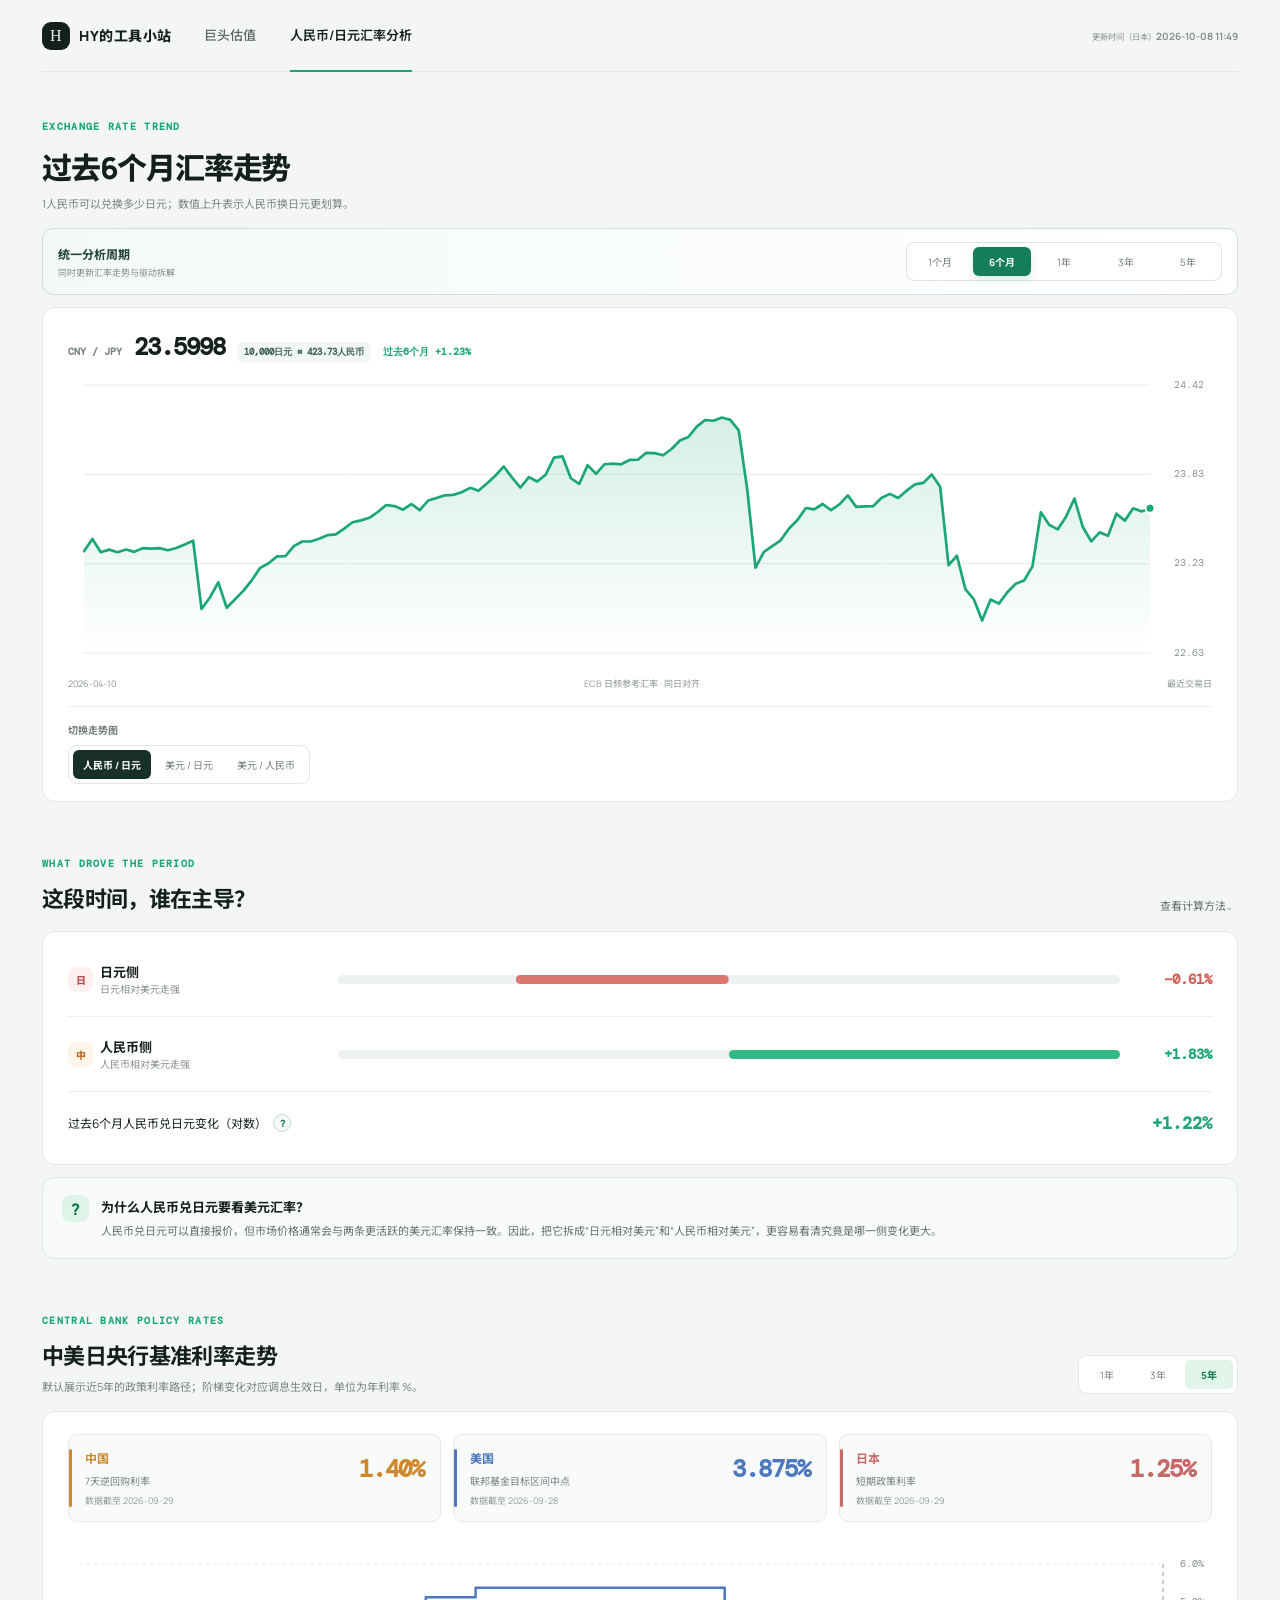
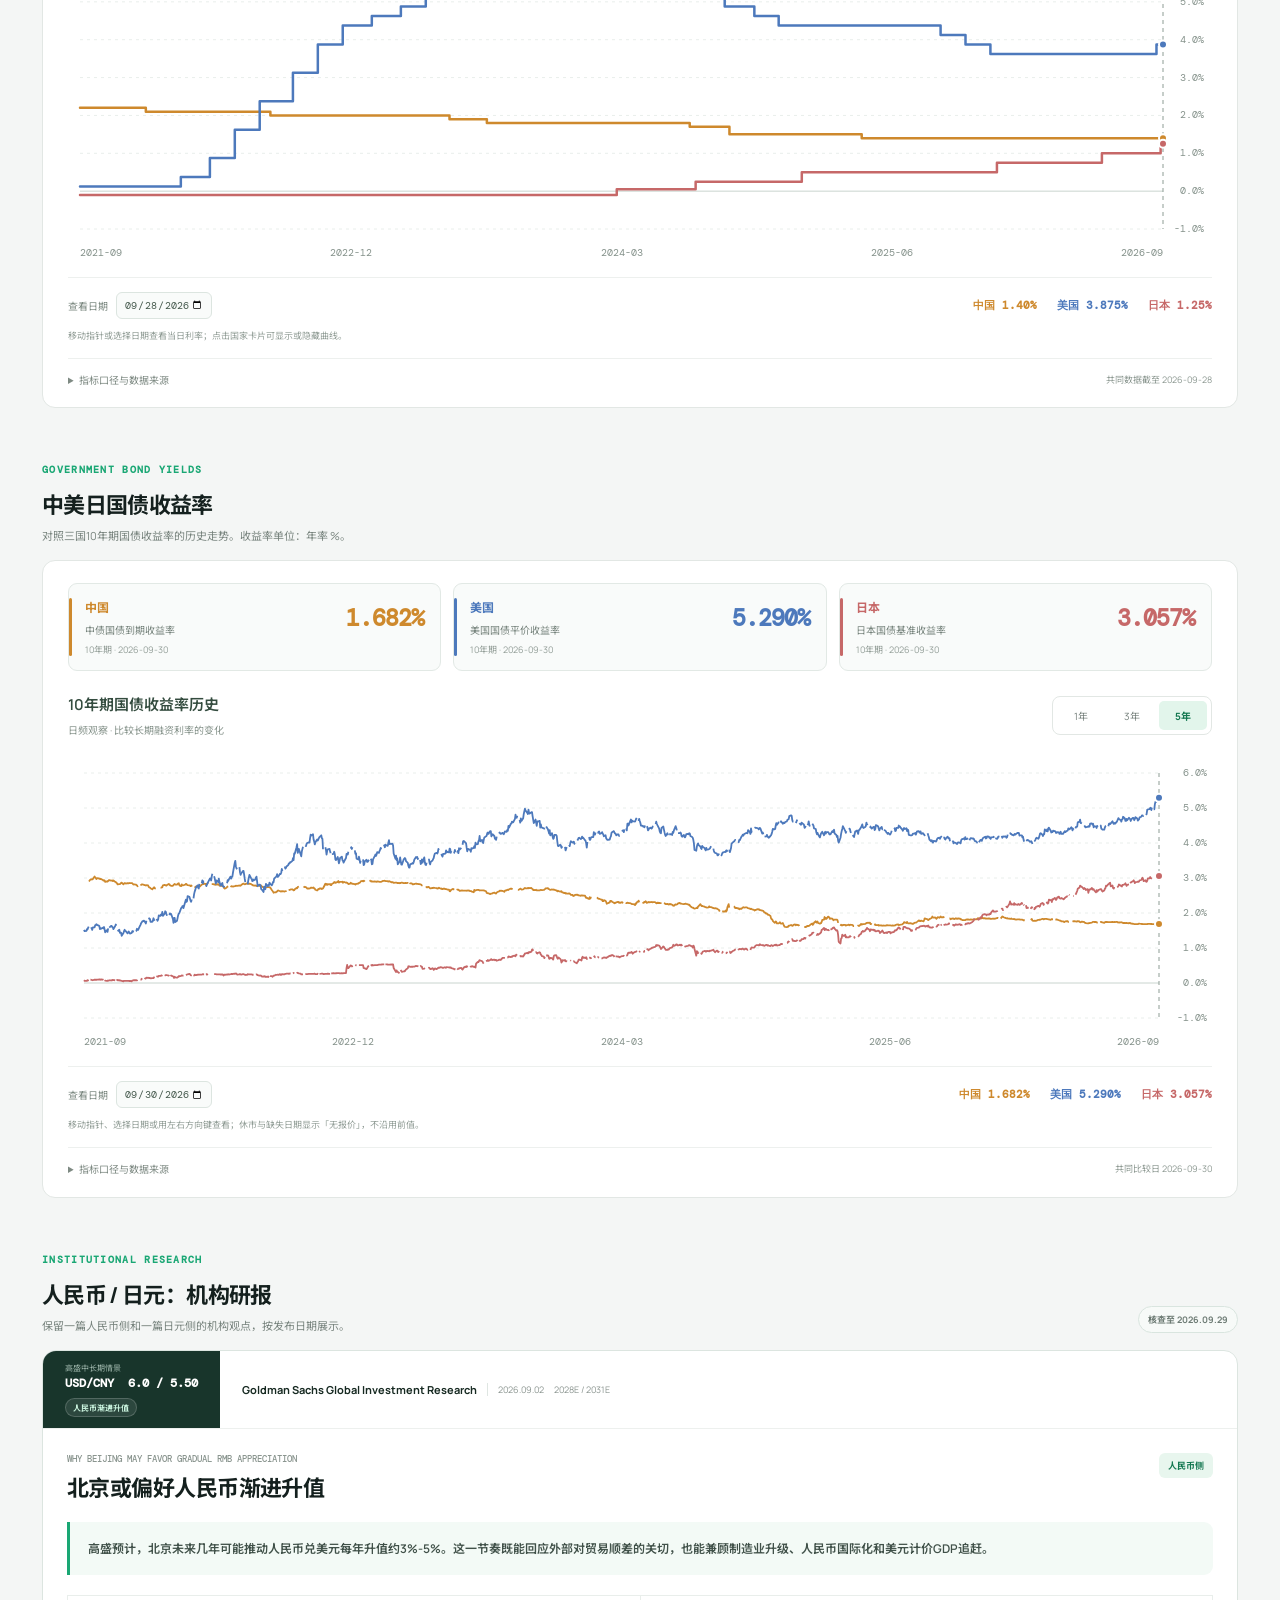
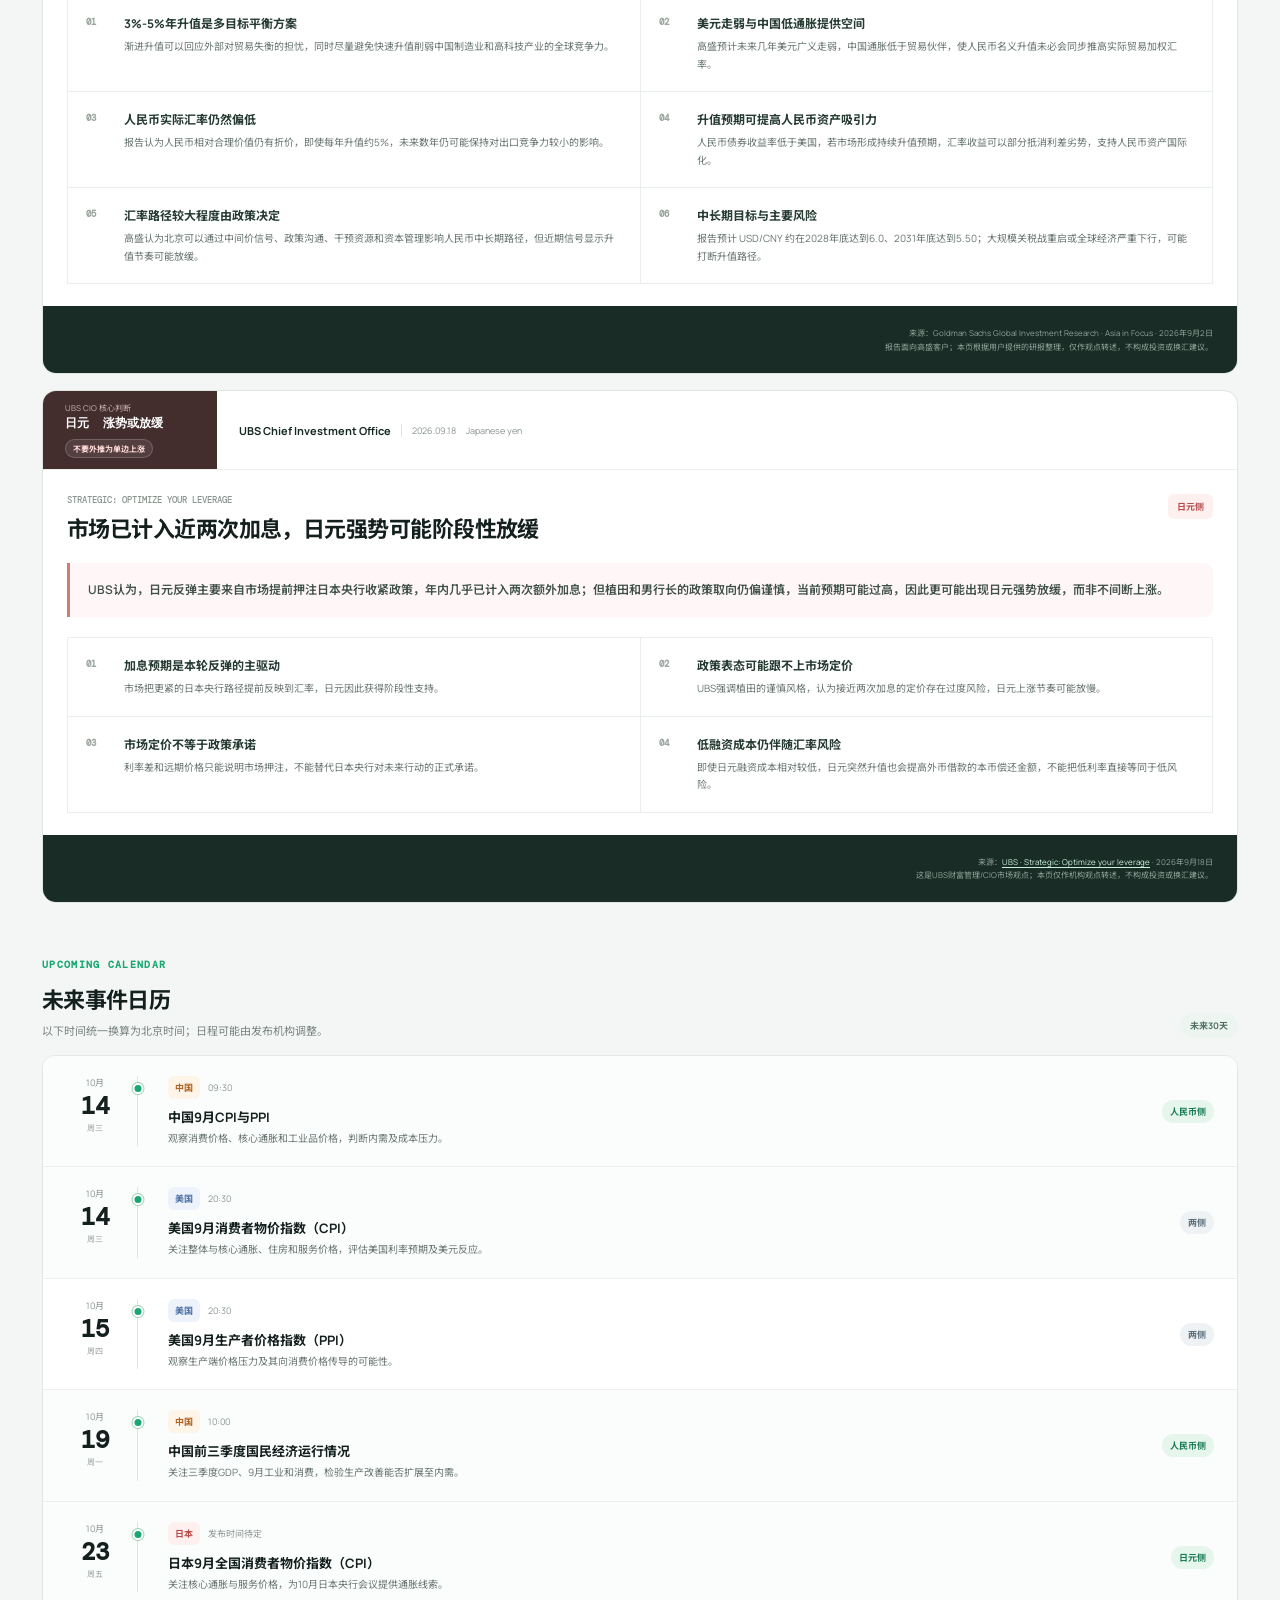
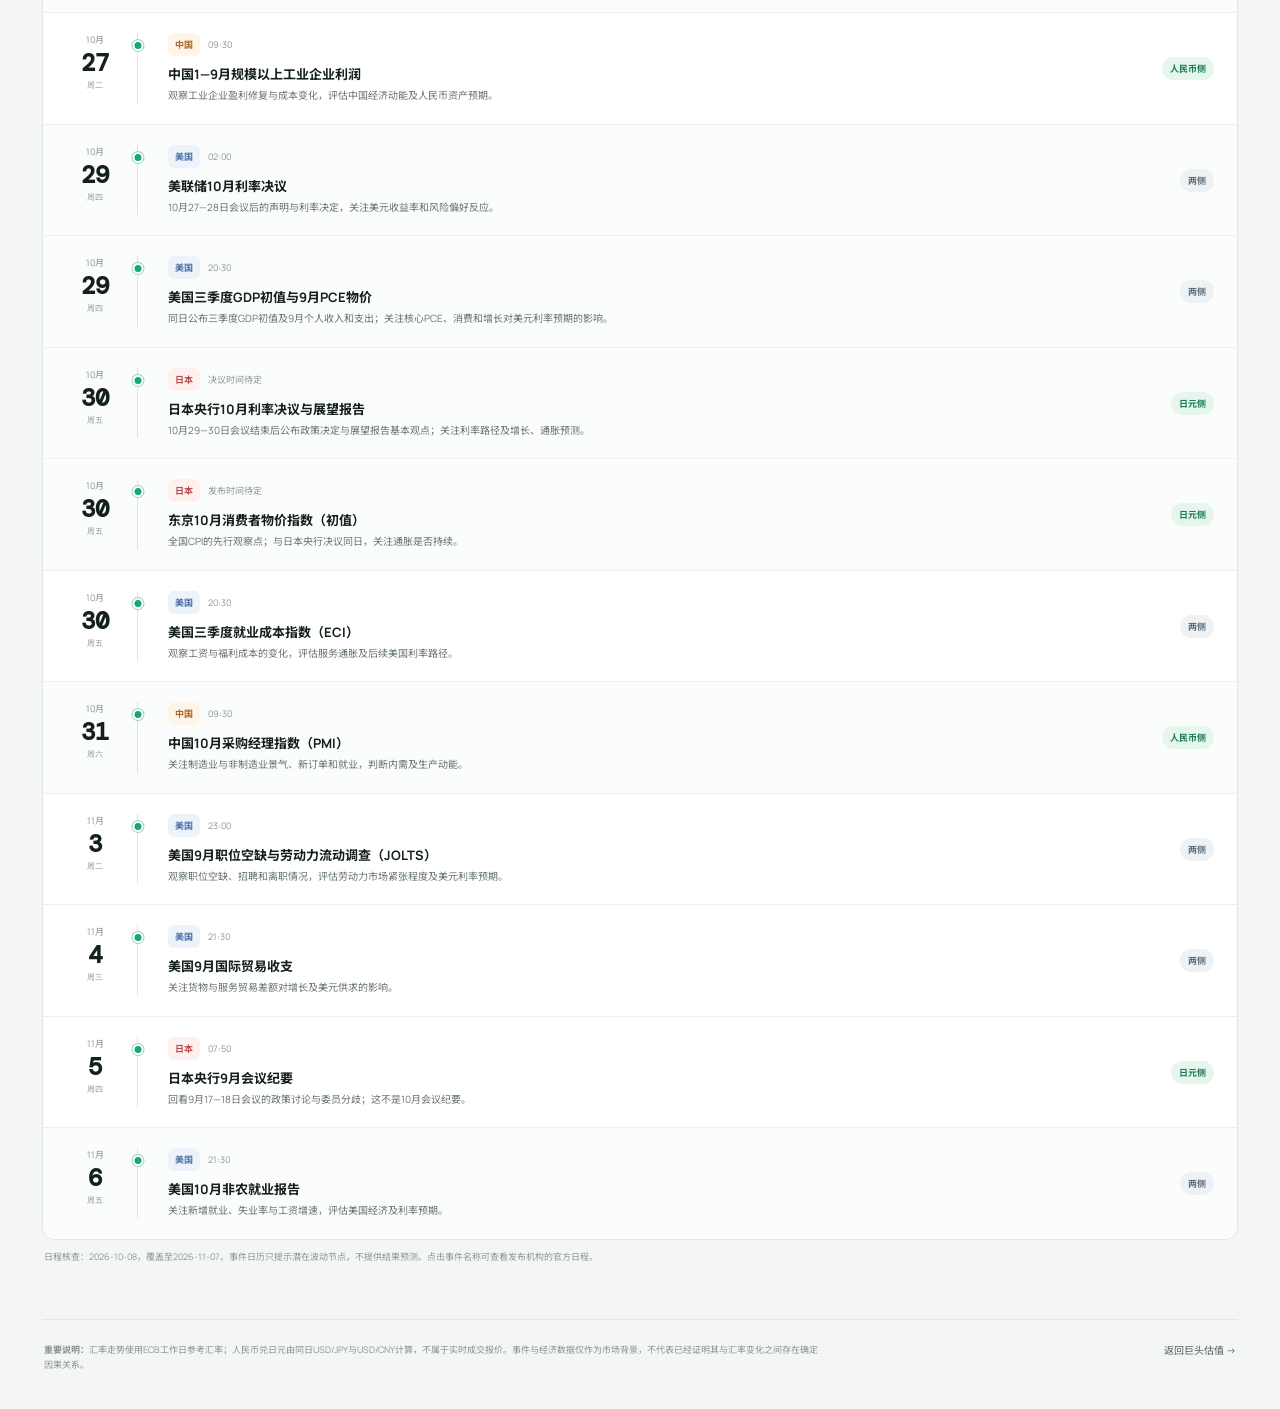
==== commit 06a5e2c4: "feat: add policy and bond yield charts and refresh FX calendar" ====
--- a/outputs/feature.html
+++ b/outputs/feature.html
@@ -9,7 +9,7 @@
   <link rel="preconnect" href="https://fonts.gstatic.com" crossorigin>
   <link href="https://fonts.googleapis.com/css2?family=DM+Mono:wght@400;500;600&family=Manrope:wght@400;500;600;700;800&family=Noto+Sans+SC:wght@400;500;600;700&display=swap" rel="stylesheet">
   <link rel="stylesheet" href="style.css?v=20260803-19" />
-  <link rel="stylesheet" href="yen.css?v=20260809-09" />
+  <link rel="stylesheet" href="yen.css?v=20261008-3" />
 </head>
 <body>
   <main class="shell yen-shell">
@@ -41,6 +41,29 @@
         <div class="method-box hidden" id="method-box"><b>这是数学拆解，不是新闻归因</b><p>人民币兑日元 = 美元兑日元 ÷ 美元兑人民币。贡献采用对数变化计算，因此日元侧与人民币侧可以相加；四舍五入后可能有极小误差。</p><code>CNY/JPY 变化 ≈ USD/JPY 变化 − USD/CNY 变化</code></div>
       </div>
       <div class="driver-explainer driver-explainer-compact"><div class="explainer-intro"><span class="explainer-mark">?</span><div><b>为什么人民币兑日元要看美元汇率？</b><p>人民币兑日元可以直接报价，但市场价格通常会与两条更活跃的美元汇率保持一致。因此，把它拆成“日元相对美元”和“人民币相对美元”，更容易看清究竟是哪一侧变化更大。</p></div></div></div>
+    </section>
+
+    <section class="yen-section policy-section" aria-labelledby="policy-title">
+      <div class="section-head policy-heading"><div><p class="eyebrow">CENTRAL BANK POLICY RATES</p><h2 id="policy-title">中美日央行基准利率走势</h2><p class="chart-description">默认展示近5年的政策利率路径；阶梯变化对应调息生效日，单位为年利率 %。</p></div><div class="period-switch policy-periods" role="group" aria-label="选择政策利率时间范围"><button type="button" data-policy-years="1" aria-pressed="false">1年</button><button type="button" data-policy-years="3" aria-pressed="false">3年</button><button type="button" class="active" data-policy-years="5" aria-pressed="true">5年</button></div></div>
+      <div class="policy-card">
+        <div class="policy-series-controls" id="policy-series-controls" role="group" aria-label="选择显示的国家"></div>
+        <div class="policy-chart-wrap"><svg id="policy-rate-chart" role="img" aria-label="中美日央行政策利率历史阶梯图" tabindex="0"></svg><p id="policy-chart-status" class="policy-chart-status" role="status">正在加载央行政策利率…</p></div>
+        <div class="policy-inspector"><label for="policy-inspect-date">查看日期 <input type="date" id="policy-inspect-date" disabled /></label><div id="policy-date-values" class="policy-date-values"></div></div>
+        <p class="policy-interaction-hint">移动指针或选择日期查看当日利率；点击国家卡片可显示或隐藏曲线。</p>
+        <details class="policy-method"><summary>指标口径与数据来源 <span id="policy-data-date"></span></summary><div id="policy-source-details"></div><p>各国政策工具不同，曲线用于比较政策方向。中国自2024年7月明确7天逆回购利率为主要政策利率，此前展示同一工具的操作利率。美国用目标区间中点；日本2024年3月至7月的0—0.1%区间用中点0.05%表示。水平线表示利率维持不变。</p></details>
+      </div>
+    </section>
+
+    <section class="yen-section bond-section" aria-labelledby="bond-title">
+      <div class="section-head"><div><p class="eyebrow">GOVERNMENT BOND YIELDS</p><h2 id="bond-title">中美日国债收益率</h2><p class="chart-description">对照三国10年期国债收益率的历史走势。收益率单位：年率 %。</p></div></div>
+      <div class="policy-card bond-card">
+        <div class="policy-series-controls" id="bond-series-controls" role="group" aria-label="选择显示的国债市场"></div>
+        <div class="bond-chart-heading bond-history-heading"><div><h3>10年期国债收益率历史</h3><p>日频观察 · 比较长期融资利率的变化</p></div><div class="period-switch policy-periods" role="group" aria-label="选择国债历史时间范围"><button type="button" data-bond-years="1" aria-pressed="false" disabled>1年</button><button type="button" data-bond-years="3" aria-pressed="false" disabled>3年</button><button type="button" class="active" data-bond-years="5" aria-pressed="true" disabled>5年</button></div></div>
+        <div class="policy-chart-wrap"><svg id="bond-history-chart" role="img" aria-label="中美日10年期国债收益率历史" tabindex="0"></svg><p id="bond-history-status" class="policy-chart-status" role="status">正在加载10年期历史收益率…</p></div>
+        <div class="policy-inspector"><label for="bond-history-date">查看日期 <input type="date" id="bond-history-date" disabled /></label><div id="bond-history-values" class="policy-date-values"></div></div>
+        <p class="policy-interaction-hint">移动指针、选择日期或用左右方向键查看；休市与缺失日期显示「无报价」，不沿用前值。</p>
+        <details class="policy-method"><summary>指标口径与数据来源 <span id="bond-data-date"></span></summary><div id="bond-source-details"></div><p>三国均为本币名义国债收益率，但曲线估算方法不同，不代表完全相同的债券组合。历史图显示各源真实日期的10年期观察值，截止于最近共同交易日，缺失处断线。数据自2021年起，随每日数据任务更新。</p></details>
+      </div>
     </section>
 
     <section class="yen-section" aria-labelledby="research-title">
@@ -97,5 +120,7 @@
     </div>
   </div>
   <script src="yen.js?v=20260929-2"></script>
+  <script src="policy-rates.js?v=20261008-1"></script>
+  <script src="bond-yields.js?v=20261008-2"></script>
 </body>
 </html>
--- a/outputs/yen.css
+++ b/outputs/yen.css
@@ -37,3 +37,9 @@
 .calendar-loading,.calendar-empty{margin:0;padding:28px 22px;color:#7f8b85;font-size:11px;text-align:center}
 @media(max-width:680px){.future-calendar article{grid-template-columns:46px 12px 1fr;gap:8px;padding:16px 12px}.future-calendar .impact{display:none}.future-calendar time b{font-size:20px}.calendar-content p{font-size:9px}.calendar-window{display:none}}
 .fx-canvas-wrap{position:relative}.fx-canvas-wrap canvas{cursor:crosshair;touch-action:pan-y}.fx-chart-tooltip{position:absolute;z-index:4;min-width:155px;padding:10px 11px;border:1px solid rgba(215,225,220,.95);border-radius:9px;background:rgba(255,255,255,.94);backdrop-filter:blur(9px);box-shadow:0 9px 25px rgba(20,32,30,.14);pointer-events:none;transform:translate(12px,-50%)}.fx-chart-tooltip.flip{transform:translate(calc(-100% - 12px),-50%)}.fx-chart-tooltip b,.fx-chart-tooltip span,.fx-chart-tooltip em{display:block}.fx-chart-tooltip b{color:#26352f;font:700 10px "DM Mono",monospace}.fx-chart-tooltip strong{display:block;margin:7px 0 4px;color:#152c23;font:700 17px "DM Mono",monospace}.fx-chart-tooltip span{color:#86918b;font-size:9px}.fx-chart-tooltip em{margin-top:6px;font:700 9px "DM Mono",monospace;font-style:normal}.fx-chart-tooltip.hidden{display:none}@media(max-width:680px){.fx-chart-tooltip{min-width:135px;padding:8px 9px}.fx-chart-tooltip strong{font-size:15px}}
+
+.policy-card{padding:22px 25px 18px;border:1px solid var(--line);border-radius:13px;background:#fff}.policy-periods{flex:none;padding:4px;border:1px solid var(--line);border-radius:8px;background:#fff}.policy-periods button{min-width:48px;padding:7px 12px;font-size:10px}.policy-series-controls{display:grid;grid-template-columns:repeat(3,minmax(0,1fr));gap:12px;margin-bottom:22px}.policy-series-button{position:relative;display:grid;grid-template-columns:1fr auto;gap:6px 10px;padding:14px 16px;text-align:left;border:1px solid #e2e9e5;border-radius:9px;background:#f9fbfa;transition:opacity .15s,border-color .15s}.policy-series-button:before{content:"";position:absolute;left:0;top:14px;bottom:14px;width:3px;border-radius:3px;background:var(--policy-color)}.policy-series-button b{font-size:12px;color:var(--policy-color)}.policy-series-button span{grid-column:1;color:#76837c;font-size:10px}.policy-series-button strong{grid-column:2;grid-row:1/3;align-self:center;color:var(--policy-color);font:600 24px "DM Mono",monospace;letter-spacing:-1px}.policy-series-button small{grid-column:1/-1;color:#929d97;font-size:9px}.policy-series-button[aria-pressed="false"]{opacity:.4;background:#fff}.policy-series-button:hover{border-color:var(--policy-color)}.policy-series-button:focus-visible,.policy-periods button:focus-visible,#policy-rate-chart:focus-visible{outline:2px solid var(--green);outline-offset:3px}.policy-chart-wrap{position:relative;min-height:270px}.policy-chart-wrap svg{display:block;width:100%;height:320px;cursor:crosshair;touch-action:pan-y;font-family:"DM Mono",monospace}.policy-chart-status{position:absolute;top:45%;left:0;right:0;margin:0;text-align:center;color:#849189;font-size:11px;pointer-events:none}.policy-inspector{display:flex;align-items:center;justify-content:space-between;gap:14px;margin-top:13px;padding-top:14px;border-top:1px solid #edf0ee}.policy-inspector label{display:flex;align-items:center;gap:8px;color:#7c8981;font-size:10px;white-space:nowrap}.policy-inspector input{max-width:150px;border:1px solid #dce5e0;border-radius:6px;padding:5px 7px;color:#45594d;background:#f9fbfa;font:10px "DM Mono",monospace}.policy-date-values{display:flex;gap:20px;flex-wrap:wrap;font:600 11px "DM Mono",monospace}.policy-date-values span{color:var(--policy-color)}.policy-interaction-hint{margin:10px 0 0;color:#919d96;font-size:9px}.policy-method{margin-top:16px;padding-top:13px;border-top:1px solid #edf0ee;color:#7e8a83;font-size:10px;line-height:1.75}.policy-method summary{cursor:pointer}.policy-method summary span{float:right;color:#8c9891;font-size:9px}.policy-method p{margin:10px 0 0}.policy-method a{color:#527b68;text-underline-offset:3px}.policy-method a:hover{color:var(--green)}
+@media(max-width:680px){.policy-heading{display:block}.policy-periods{display:inline-flex;margin-top:13px}.policy-card{padding:17px 12px 15px}.policy-series-controls{gap:6px;margin-bottom:14px}.policy-series-button{display:flex;flex-direction:column;align-items:flex-start;gap:5px;padding:11px 9px 11px 12px}.policy-series-button strong{align-self:flex-start;font-size:21px}.policy-series-button span{min-height:29px;font-size:9px;line-height:1.5}.policy-series-button small{font-size:8px;line-height:1.5}.policy-inspector{align-items:flex-start;flex-direction:column;gap:12px}.policy-date-values{gap:15px;font-size:10px}.policy-method summary span{float:none;display:block;margin-top:4px}.policy-interaction-hint{line-height:1.6}}
+.policy-chart-wrap svg{min-width:0;max-width:100%}
+.bond-chart-heading{display:flex;align-items:center;justify-content:space-between;gap:15px;margin:7px 0 16px}.bond-chart-heading h3{margin:0;font-size:15px;font-weight:600;color:#344c3f}.bond-chart-heading p{margin:7px 0 0;color:#87948c;font-size:10px}.bond-history-heading{margin-top:7px}.bond-section .policy-chart-wrap{min-height:260px}.bond-section svg:focus-visible{outline:2px solid var(--green);outline-offset:3px}.bond-section .policy-series-button strong{font-size:23px}
+@media(max-width:680px){.bond-chart-heading{flex-wrap:wrap}.bond-chart-heading .policy-periods{margin-top:0}.bond-section .policy-series-button strong{font-size:19px}.bond-history-heading{gap:12px}.bond-history-heading .policy-periods{padding:3px}.bond-history-heading .policy-periods button{min-width:38px;padding:6px 8px}}
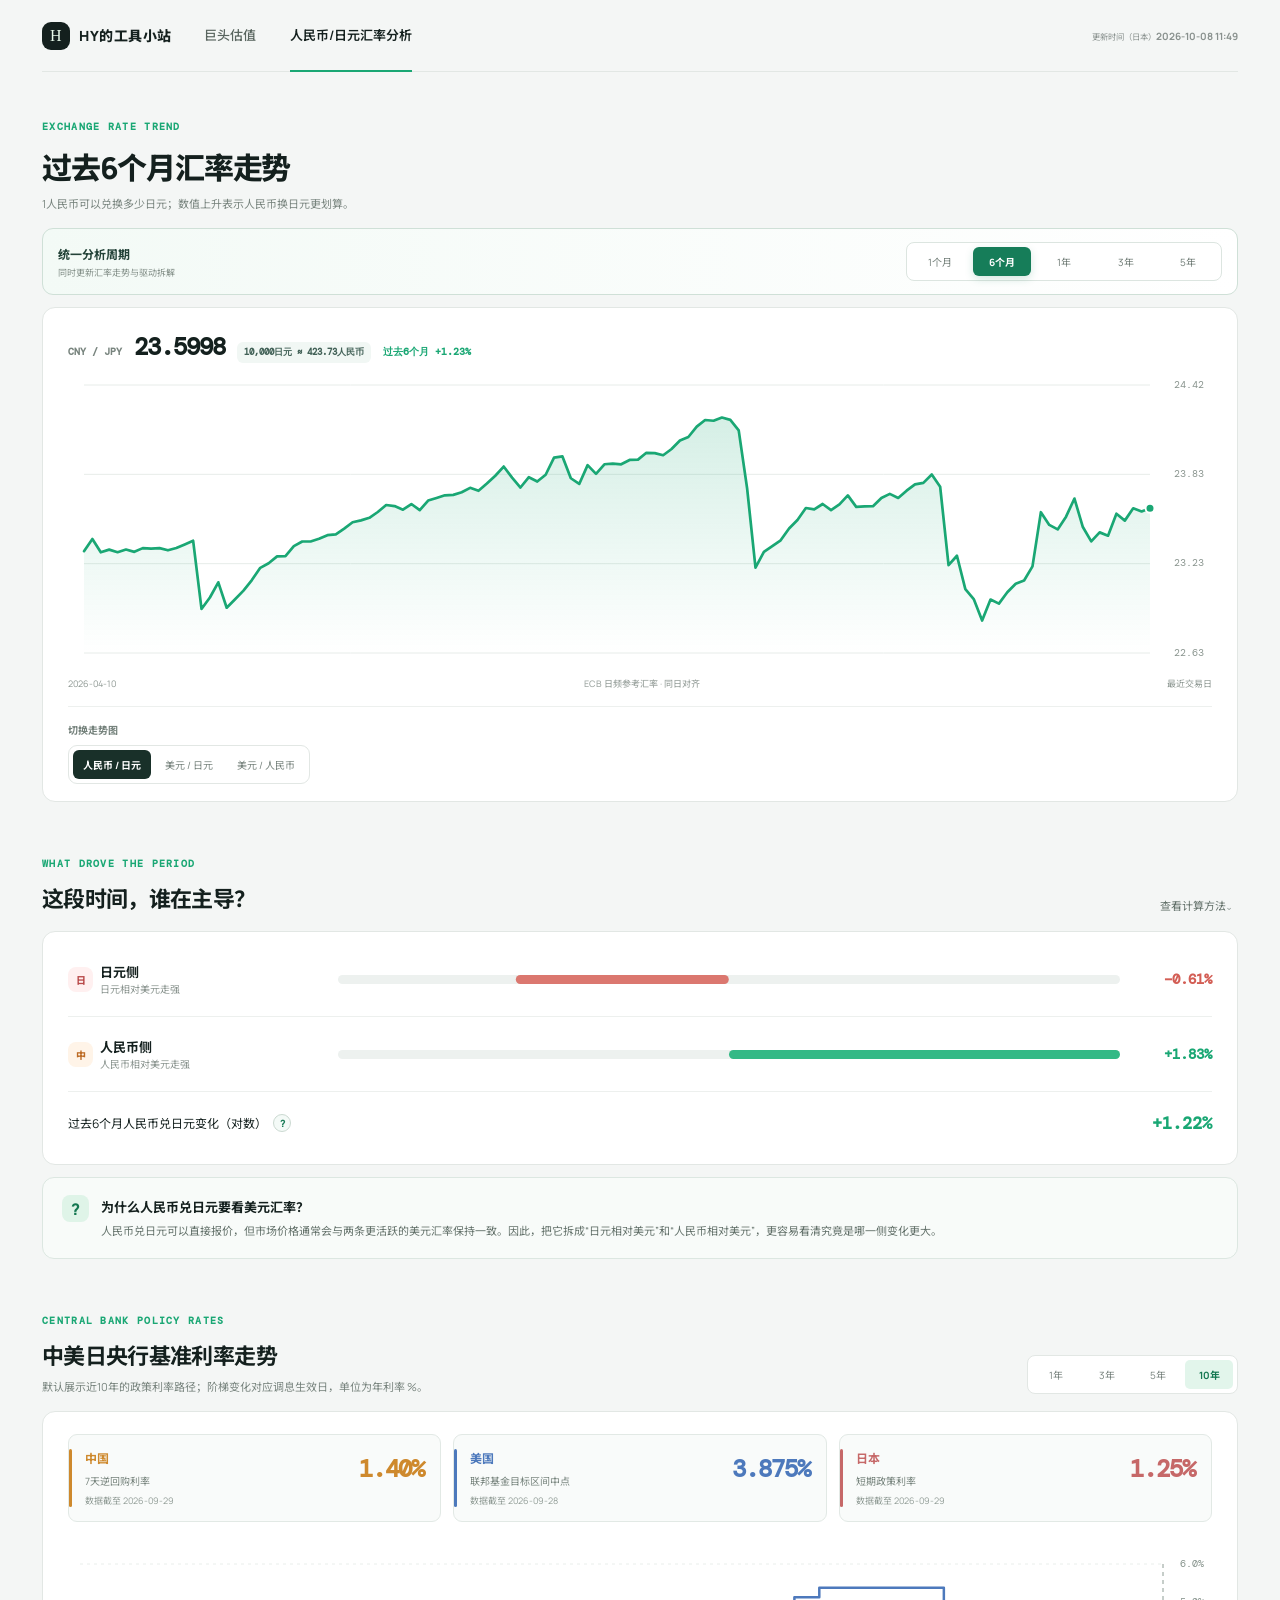
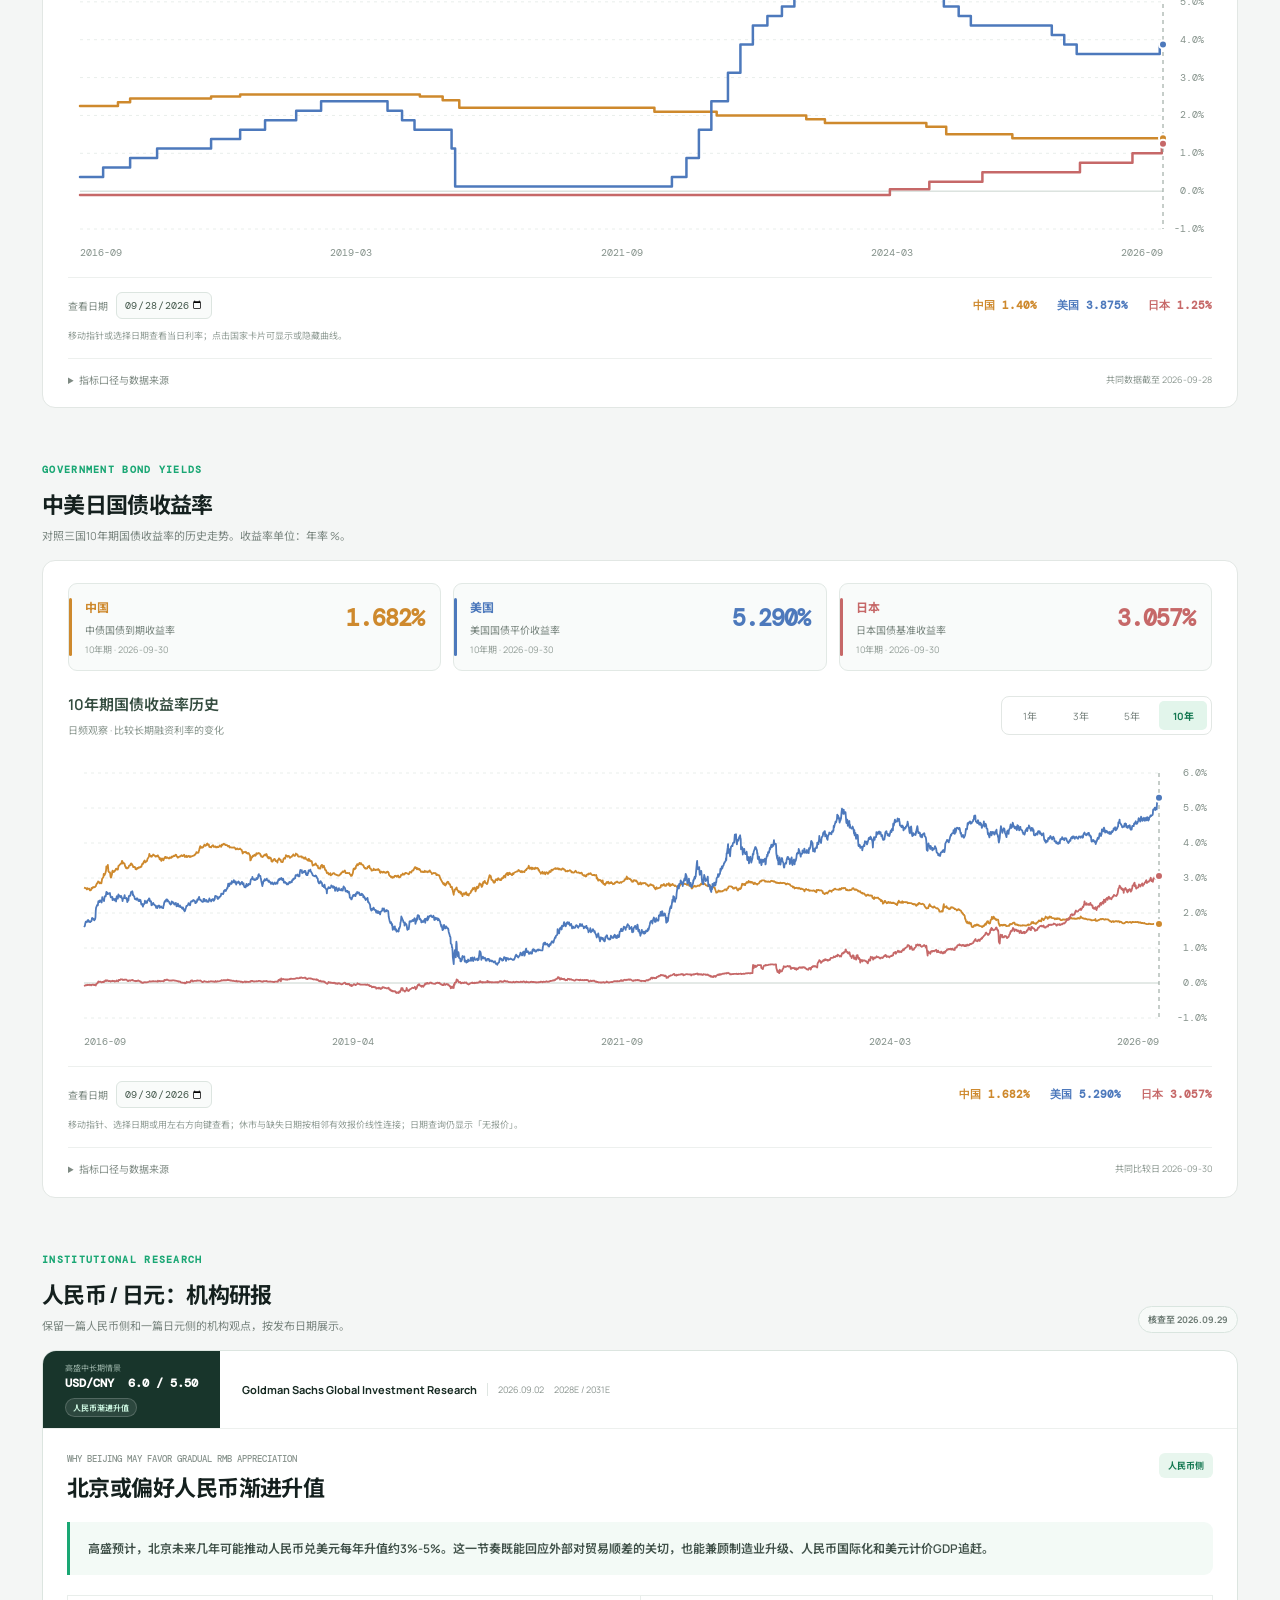
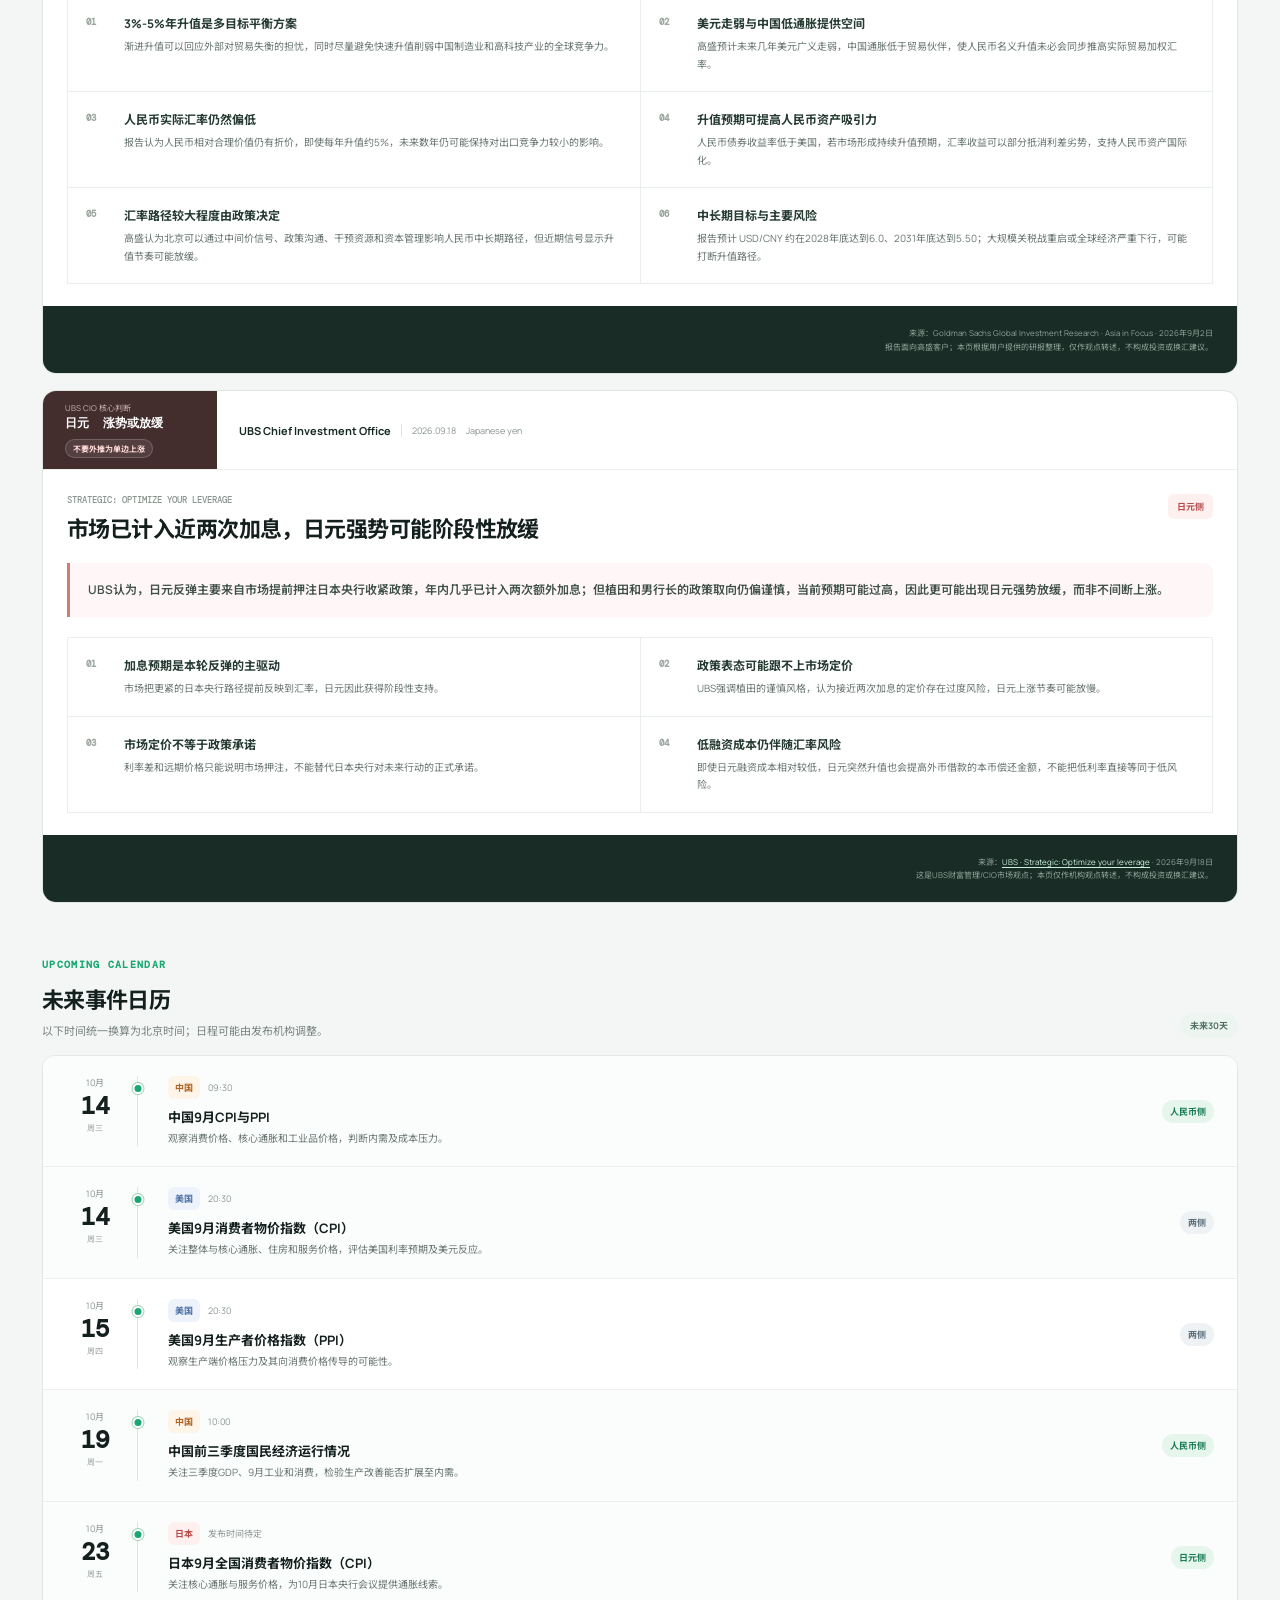
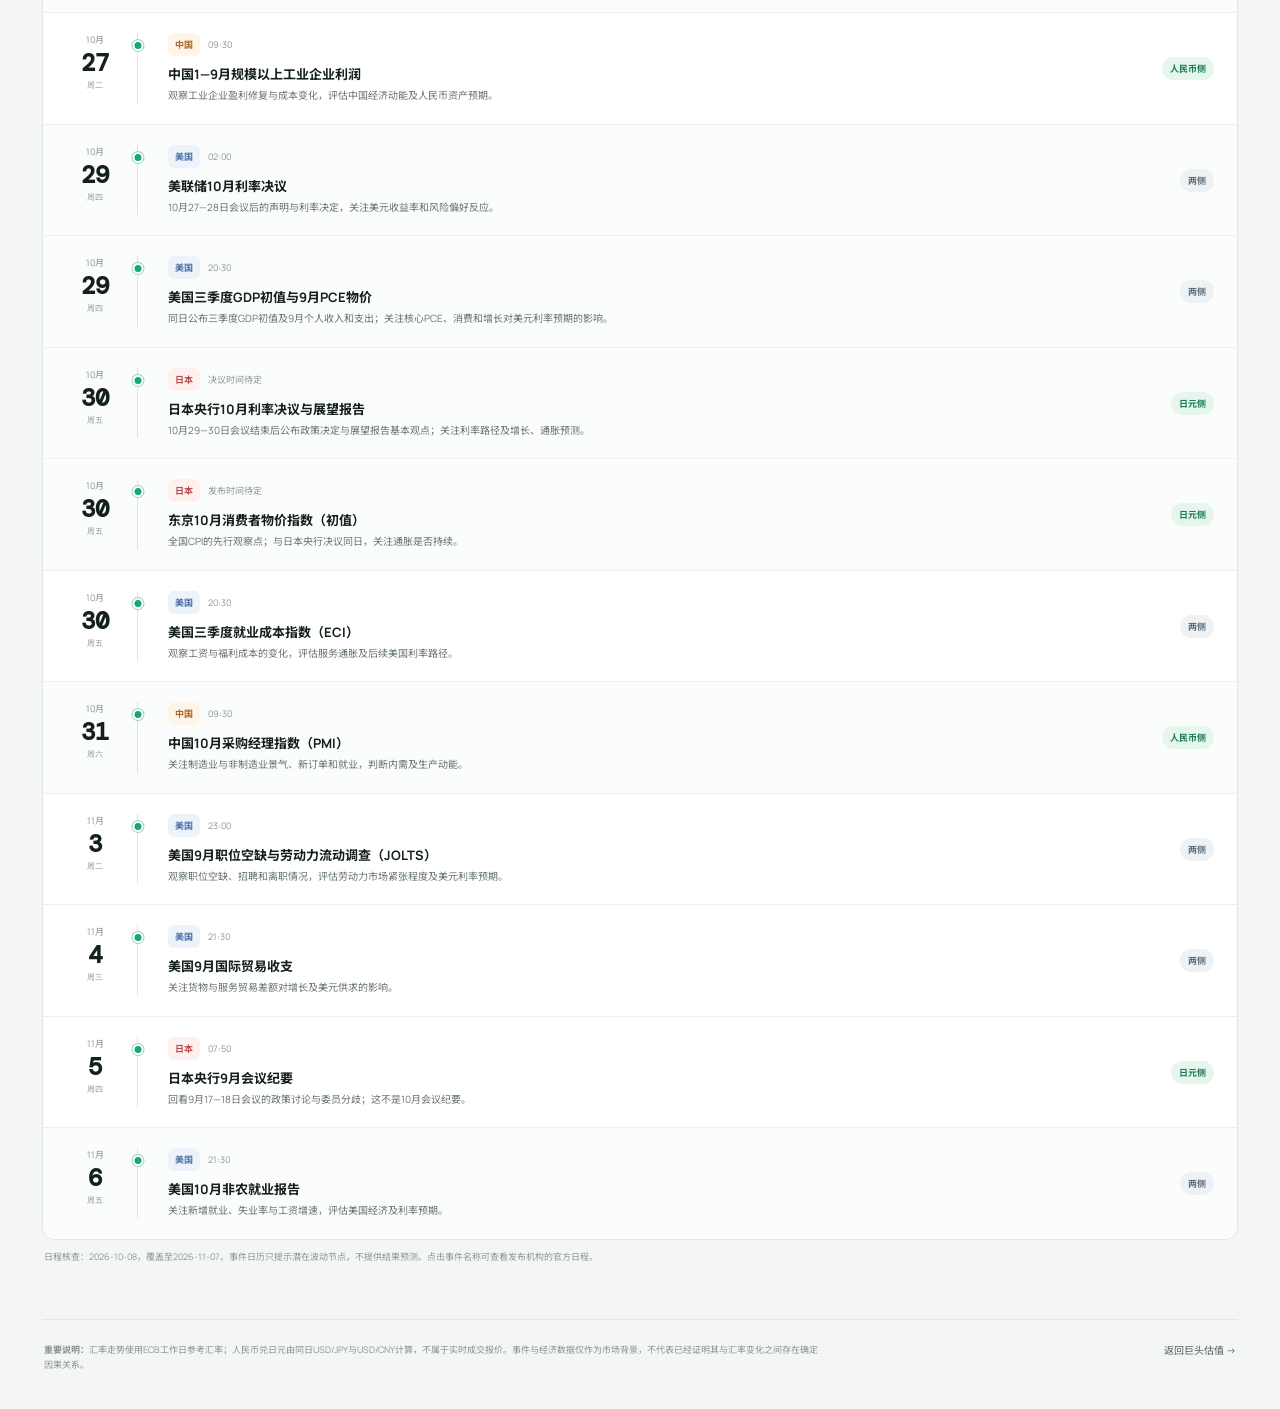
==== commit f6627442: "feat: extend rate charts to ten years and connect yield gaps" ====
--- a/outputs/feature.html
+++ b/outputs/feature.html
@@ -44,7 +44,7 @@
     </section>
 
     <section class="yen-section policy-section" aria-labelledby="policy-title">
-      <div class="section-head policy-heading"><div><p class="eyebrow">CENTRAL BANK POLICY RATES</p><h2 id="policy-title">中美日央行基准利率走势</h2><p class="chart-description">默认展示近5年的政策利率路径；阶梯变化对应调息生效日，单位为年利率 %。</p></div><div class="period-switch policy-periods" role="group" aria-label="选择政策利率时间范围"><button type="button" data-policy-years="1" aria-pressed="false">1年</button><button type="button" data-policy-years="3" aria-pressed="false">3年</button><button type="button" class="active" data-policy-years="5" aria-pressed="true">5年</button></div></div>
+      <div class="section-head policy-heading"><div><p class="eyebrow">CENTRAL BANK POLICY RATES</p><h2 id="policy-title">中美日央行基准利率走势</h2><p class="chart-description">默认展示近10年的政策利率路径；阶梯变化对应调息生效日，单位为年利率 %。</p></div><div class="period-switch policy-periods" role="group" aria-label="选择政策利率时间范围"><button type="button" data-policy-years="1" aria-pressed="false">1年</button><button type="button" data-policy-years="3" aria-pressed="false">3年</button><button type="button" data-policy-years="5" aria-pressed="false">5年</button><button type="button" class="active" data-policy-years="10" aria-pressed="true">10年</button></div></div>
       <div class="policy-card">
         <div class="policy-series-controls" id="policy-series-controls" role="group" aria-label="选择显示的国家"></div>
         <div class="policy-chart-wrap"><svg id="policy-rate-chart" role="img" aria-label="中美日央行政策利率历史阶梯图" tabindex="0"></svg><p id="policy-chart-status" class="policy-chart-status" role="status">正在加载央行政策利率…</p></div>
@@ -58,11 +58,11 @@
       <div class="section-head"><div><p class="eyebrow">GOVERNMENT BOND YIELDS</p><h2 id="bond-title">中美日国债收益率</h2><p class="chart-description">对照三国10年期国债收益率的历史走势。收益率单位：年率 %。</p></div></div>
       <div class="policy-card bond-card">
         <div class="policy-series-controls" id="bond-series-controls" role="group" aria-label="选择显示的国债市场"></div>
-        <div class="bond-chart-heading bond-history-heading"><div><h3>10年期国债收益率历史</h3><p>日频观察 · 比较长期融资利率的变化</p></div><div class="period-switch policy-periods" role="group" aria-label="选择国债历史时间范围"><button type="button" data-bond-years="1" aria-pressed="false" disabled>1年</button><button type="button" data-bond-years="3" aria-pressed="false" disabled>3年</button><button type="button" class="active" data-bond-years="5" aria-pressed="true" disabled>5年</button></div></div>
+        <div class="bond-chart-heading bond-history-heading"><div><h3>10年期国债收益率历史</h3><p>日频观察 · 比较长期融资利率的变化</p></div><div class="period-switch policy-periods" role="group" aria-label="选择国债历史时间范围"><button type="button" data-bond-years="1" aria-pressed="false" disabled>1年</button><button type="button" data-bond-years="3" aria-pressed="false" disabled>3年</button><button type="button" data-bond-years="5" aria-pressed="false" disabled>5年</button><button type="button" class="active" data-bond-years="10" aria-pressed="true" disabled>10年</button></div></div>
         <div class="policy-chart-wrap"><svg id="bond-history-chart" role="img" aria-label="中美日10年期国债收益率历史" tabindex="0"></svg><p id="bond-history-status" class="policy-chart-status" role="status">正在加载10年期历史收益率…</p></div>
         <div class="policy-inspector"><label for="bond-history-date">查看日期 <input type="date" id="bond-history-date" disabled /></label><div id="bond-history-values" class="policy-date-values"></div></div>
-        <p class="policy-interaction-hint">移动指针、选择日期或用左右方向键查看；休市与缺失日期显示「无报价」，不沿用前值。</p>
-        <details class="policy-method"><summary>指标口径与数据来源 <span id="bond-data-date"></span></summary><div id="bond-source-details"></div><p>三国均为本币名义国债收益率，但曲线估算方法不同，不代表完全相同的债券组合。历史图显示各源真实日期的10年期观察值，截止于最近共同交易日，缺失处断线。数据自2021年起，随每日数据任务更新。</p></details>
+        <p class="policy-interaction-hint">移动指针、选择日期或用左右方向键查看；休市与缺失日期按相邻有效报价线性连接；日期查询仍显示「无报价」。</p>
+        <details class="policy-method"><summary>指标口径与数据来源 <span id="bond-data-date"></span></summary><div id="bond-source-details"></div><p>三国均为本币名义国债收益率，但曲线估算方法不同，不代表完全相同的债券组合。历史图显示各源真实日期的10年期观察值，截止于最近共同交易日。休市与缺失期间按相邻有效报价线性连接，仅用于展示走势，不生成实际报价，也不向两端外推。数据自2016年起，随每日数据任务更新。</p></details>
       </div>
     </section>
 
@@ -120,7 +120,7 @@
     </div>
   </div>
   <script src="yen.js?v=20260929-2"></script>
-  <script src="policy-rates.js?v=20261008-1"></script>
-  <script src="bond-yields.js?v=20261008-2"></script>
+  <script src="policy-rates.js?v=20261008-2"></script>
+  <script src="bond-yields.js?v=20261008-3"></script>
 </body>
 </html>
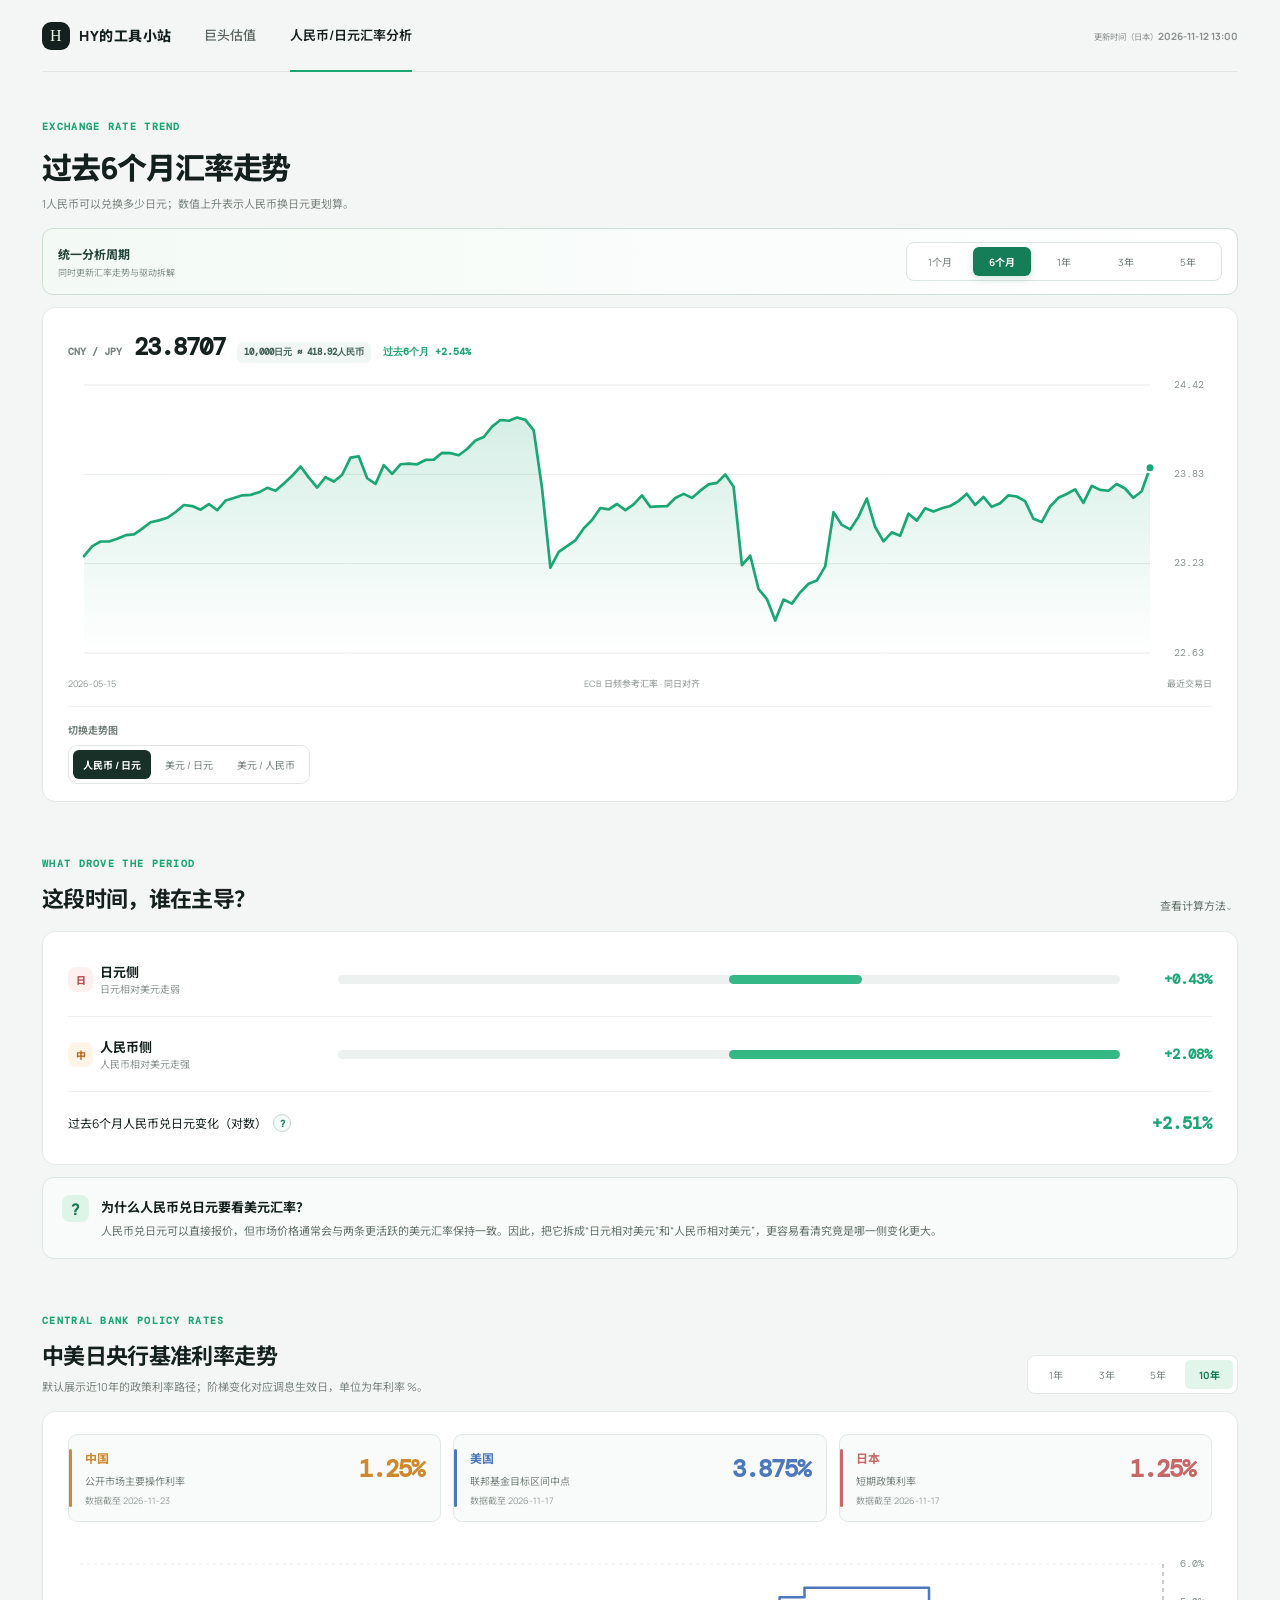
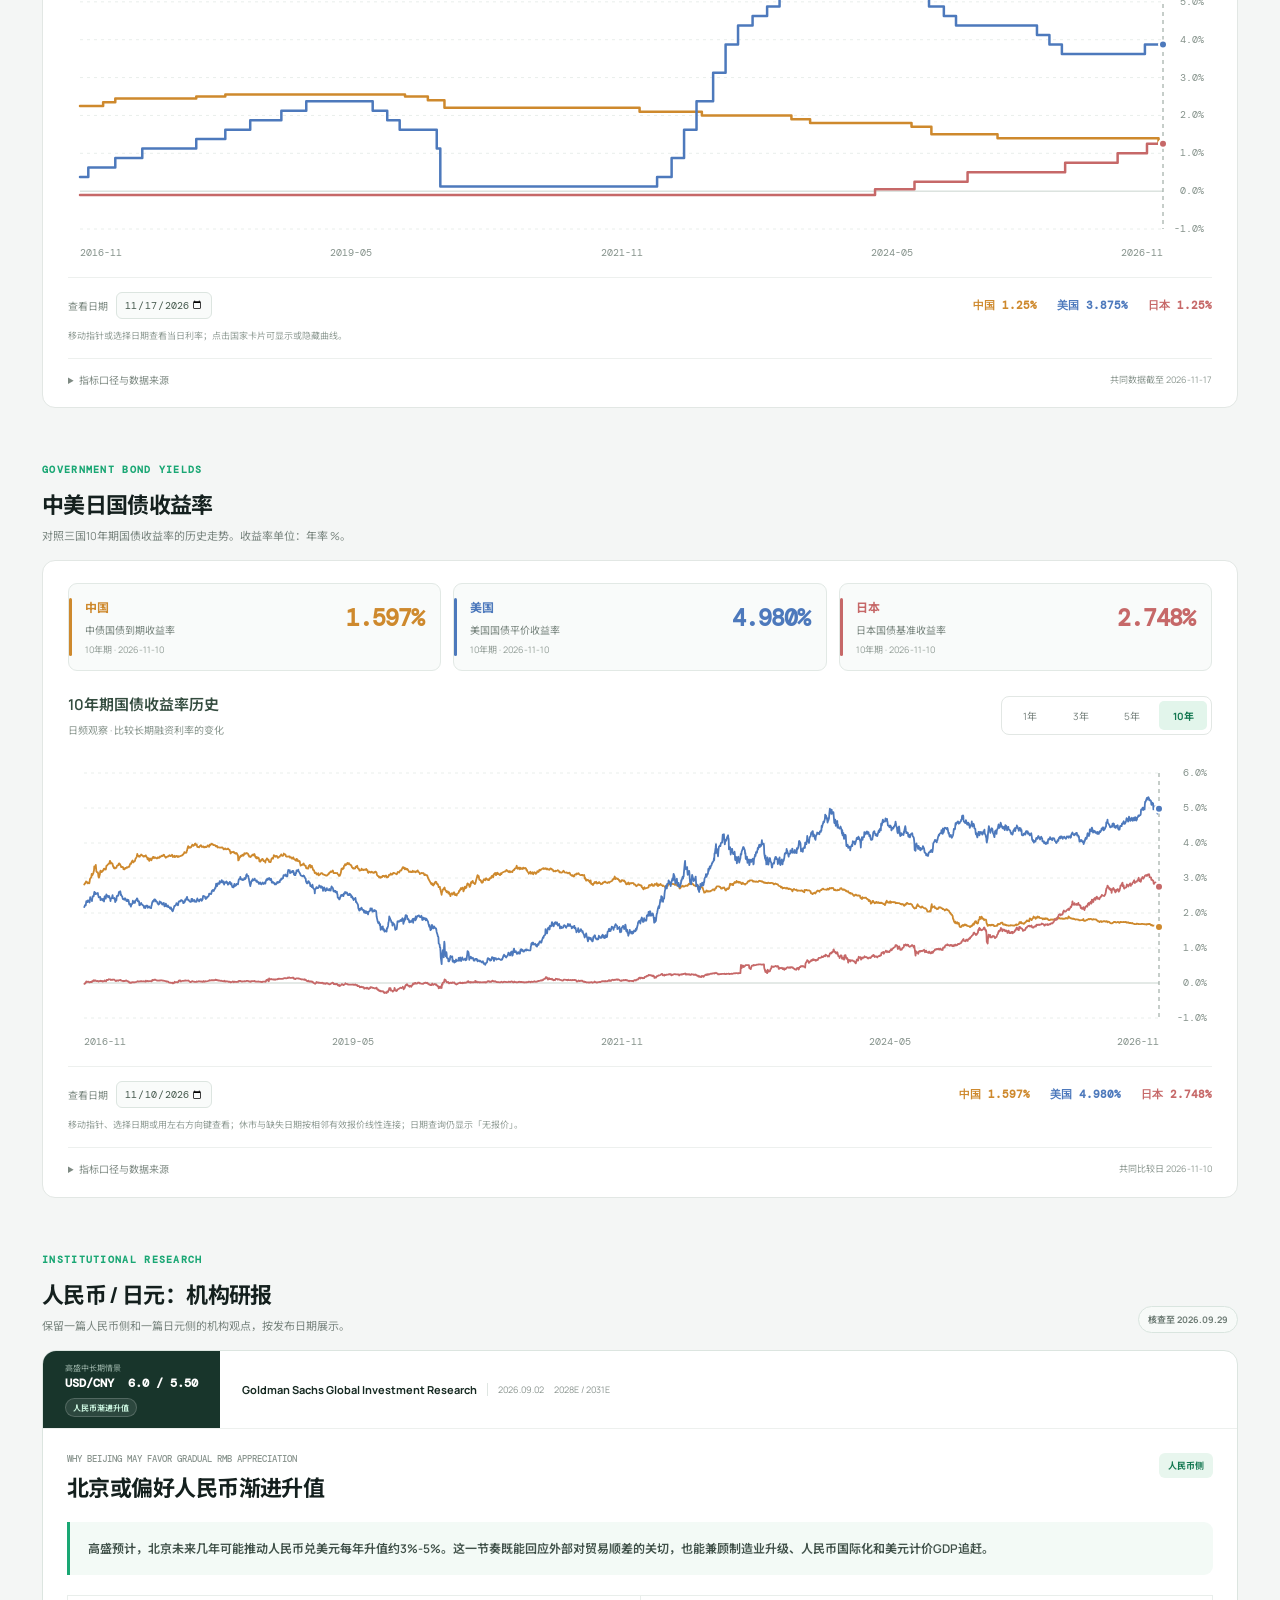
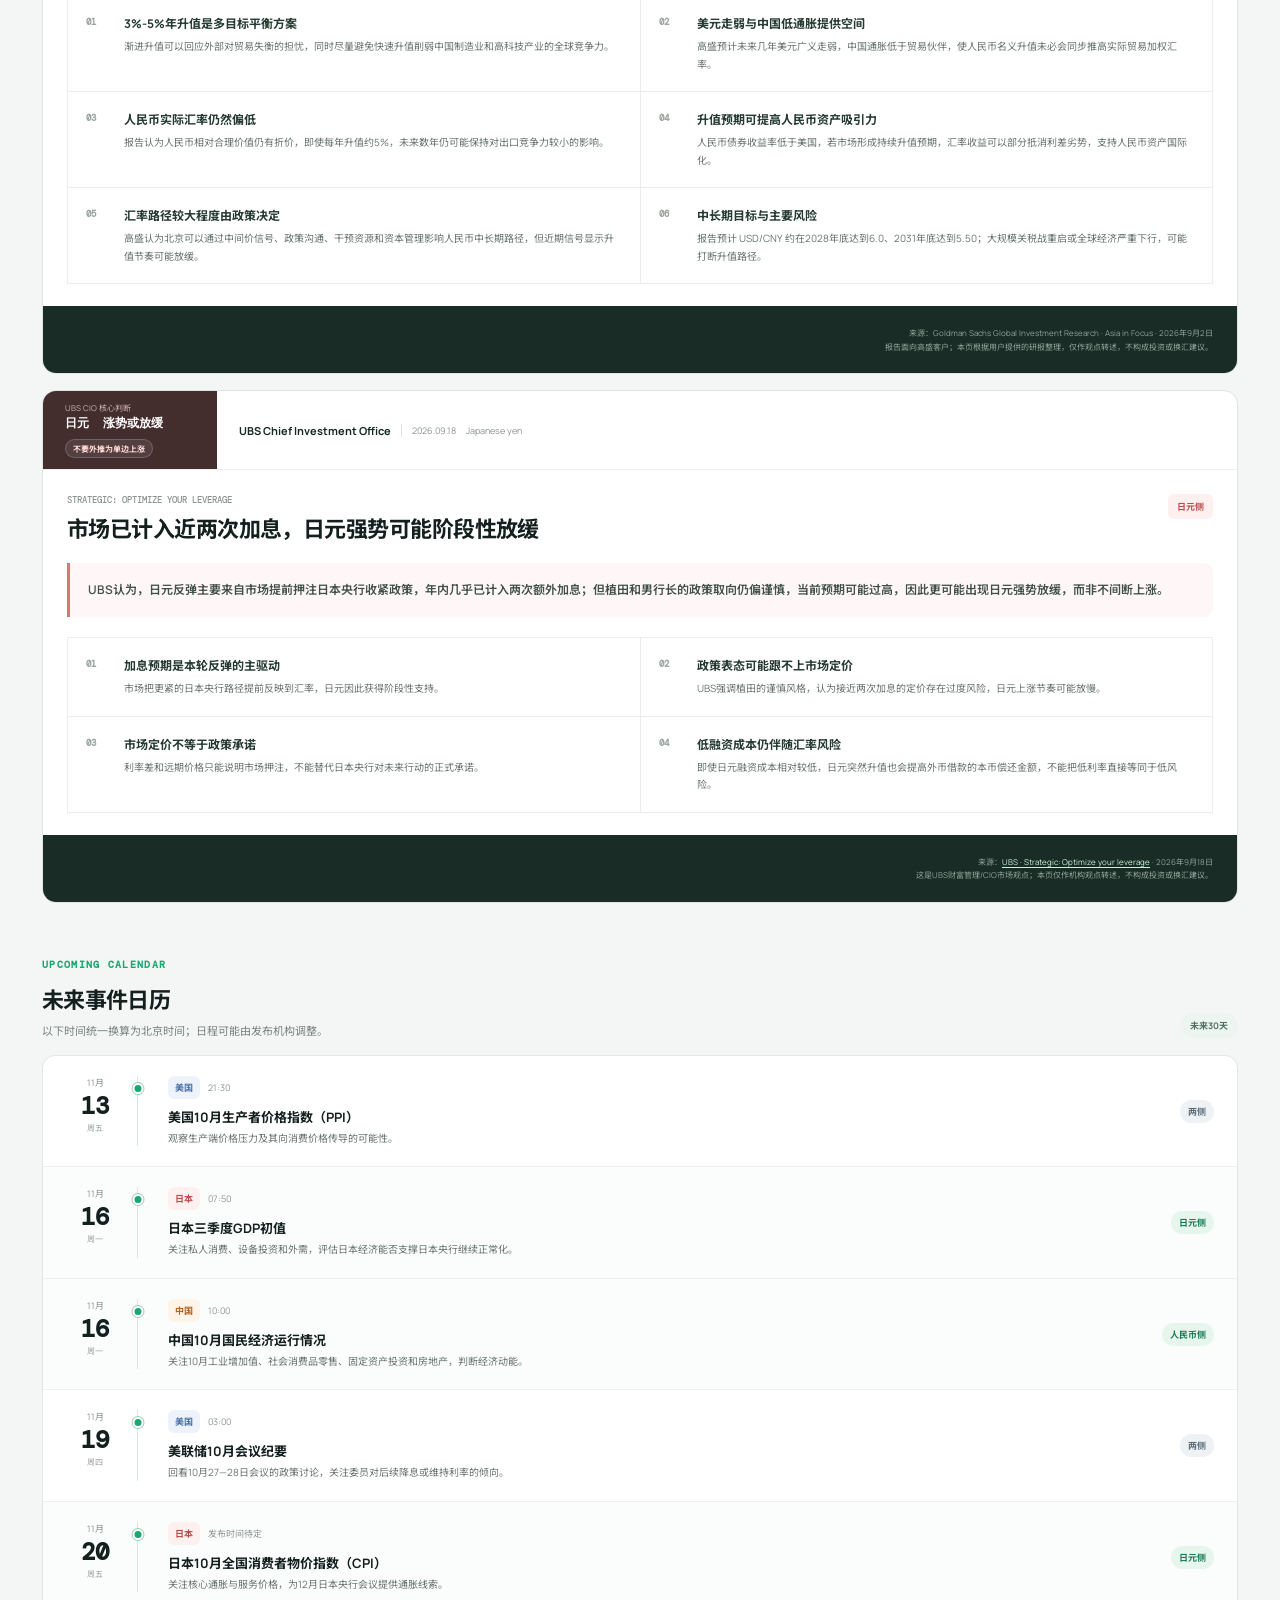
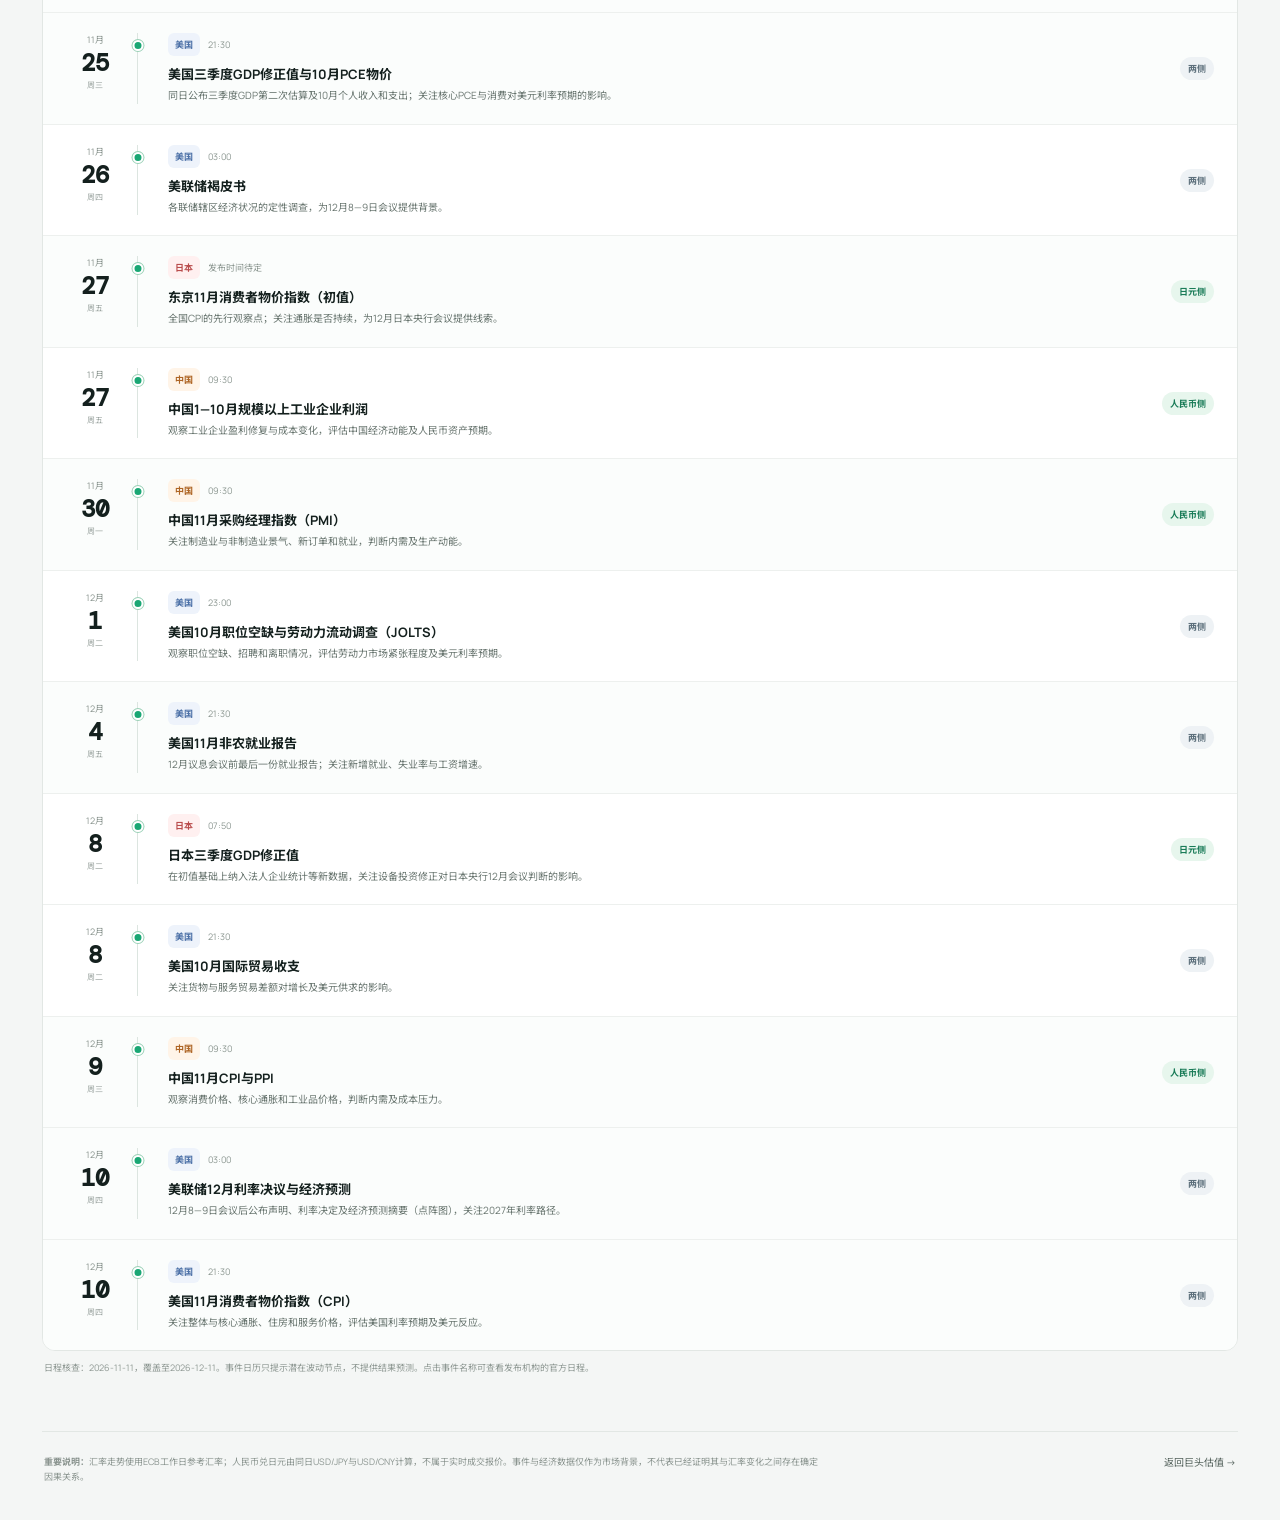
==== commit 4d2c4abf: "fix: follow PBOC overnight switch and stop stale-model workflow failures Yen analysis: from 2 Nov 20" ====
--- a/outputs/feature.html
+++ b/outputs/feature.html
@@ -50,7 +50,7 @@
         <div class="policy-chart-wrap"><svg id="policy-rate-chart" role="img" aria-label="中美日央行政策利率历史阶梯图" tabindex="0"></svg><p id="policy-chart-status" class="policy-chart-status" role="status">正在加载央行政策利率…</p></div>
         <div class="policy-inspector"><label for="policy-inspect-date">查看日期 <input type="date" id="policy-inspect-date" disabled /></label><div id="policy-date-values" class="policy-date-values"></div></div>
         <p class="policy-interaction-hint">移动指针或选择日期查看当日利率；点击国家卡片可显示或隐藏曲线。</p>
-        <details class="policy-method"><summary>指标口径与数据来源 <span id="policy-data-date"></span></summary><div id="policy-source-details"></div><p>各国政策工具不同，曲线用于比较政策方向。中国自2024年7月明确7天逆回购利率为主要政策利率，此前展示同一工具的操作利率。美国用目标区间中点；日本2024年3月至7月的0—0.1%区间用中点0.05%表示。水平线表示利率维持不变。</p></details>
+        <details class="policy-method"><summary>指标口径与数据来源 <span id="policy-data-date"></span></summary><div id="policy-source-details"></div><p>各国政策工具不同，曲线用于比较政策方向。中国自2024年7月明确7天逆回购利率为主要政策利率，此前展示同一工具的操作利率；2026年11月2日起人民银行主要操作品种切换为隔夜逆回购，此后展示隔夜逆回购操作利率。美国用目标区间中点；日本2024年3月至7月的0—0.1%区间用中点0.05%表示。水平线表示利率维持不变。</p></details>
       </div>
     </section>
 
--- a/outputs/style.css
+++ b/outputs/style.css
@@ -1395,14 +1395,14 @@
 .business-growth-card{margin-top:26px;padding-top:26px;border-top:1px solid var(--line,#e5e7e5)}
 .business-growth-head{display:flex;align-items:flex-end;justify-content:space-between;gap:16px;margin-bottom:16px}
 .business-growth-head h3{margin:4px 0 0}.business-growth-head>small,.business-growth-source{color:#8a918e}
-.business-mix{display:grid;grid-template-columns:190px 1fr;align-items:center;gap:28px;margin:8px 0 26px;padding:20px;border:1px solid #e2e6e3;border-radius:16px;background:#fbfcfb}.business-pie{width:180px;aspect-ratio:1;border-radius:50%;box-shadow:inset 0 0 0 1px rgba(0,0,0,.04)}.business-pie-legend{display:grid;gap:10px}.business-pie-legend>div{display:grid;grid-template-columns:10px minmax(0,1fr) auto auto;align-items:center;gap:9px}.business-pie-legend i{width:10px;height:10px;border-radius:50%}.business-pie-legend span{font-size:13px;color:#56615c}.business-pie-legend b{font-size:14px}.business-pie-legend small{min-width:56px;text-align:right;color:#8a918e}.business-growth-subtitle{margin:0 0 12px;font-size:15px}
+.business-mix{display:grid;grid-template-columns:190px 1fr;align-items:center;gap:28px;margin:8px 0 26px;padding:20px;border:1px solid #e2e6e3;border-radius:16px;background:#fbfcfb}.business-pie{width:180px;aspect-ratio:1;border-radius:50%;box-shadow:inset 0 0 0 1px rgba(0,0,0,.04)}.business-pie-legend{display:grid;gap:10px}.business-pie-legend>div{display:grid;grid-template-columns:10px minmax(0,1fr) 52px 60px 72px;align-items:center;gap:9px}.business-pie-legend data{text-align:right;font:600 14px/1.2 "DM Mono",monospace;color:#168b66;white-space:nowrap}.business-pie-legend data.negative{color:#c95b58}.business-pie-legend b{text-align:right}.business-pie-legend>.business-legend-head{padding-bottom:6px;border-bottom:1px solid #e2e6e3}.business-legend-head span,.business-legend-head b,.business-legend-head small,.business-legend-head data{font:500 11px/1 Manrope,"Noto Sans SC",sans-serif!important;color:#929995!important}.business-pie-legend i{width:10px;height:10px;border-radius:50%}.business-pie-legend span{font-size:13px;color:#56615c}.business-pie-legend b{font-size:14px}.business-pie-legend small{min-width:56px;text-align:right;color:#8a918e}.business-growth-subtitle{margin:0 0 12px;font-size:15px}
 .business-growth-grid{display:grid;grid-template-columns:repeat(4,minmax(0,1fr));gap:10px}
 .business-growth-grid>div{display:flex;flex-direction:column;gap:6px;min-height:112px;padding:16px;border:1px solid #e2e6e3;border-radius:14px;background:#fbfcfb}
 .business-growth-grid span{font-size:13px;color:#67706c}.business-growth-grid b{font-size:24px;color:#168b66}.business-growth-grid b.negative{color:#c95b58}.business-growth-grid small{font-size:12px;color:#8a918e;line-height:1.4}
 .business-growth-source,.business-growth-empty{margin:14px 0 0;font-size:12px;line-height:1.7}
 .business-pie{box-shadow:inset 0 0 0 2px #fff,0 0 0 1px rgba(0,0,0,.12)}
 .business-pie-legend span{display:flex;flex-direction:column;gap:2px}.business-pie-legend span strong{font-size:13px;color:#37413d}.business-pie-legend span em{font-style:normal;font-size:11px;line-height:1.35;color:#929995}.business-pie-legend-only{padding:18px;border:1px solid #e2e6e3;border-radius:14px;background:#fbfcfb;margin-bottom:24px}.business-submetrics{margin-top:18px;padding:16px;border-radius:14px;background:#f5f7f6}.business-submetrics h4{margin:0 0 10px;font-size:13px}.business-submetrics>div{display:grid;grid-template-columns:minmax(0,1fr) auto;gap:3px 12px;padding:9px 0;border-top:1px solid #e3e7e5}.business-submetrics>div:first-of-type{border-top:0}.business-submetrics span{font-size:13px}.business-submetrics b{color:#315f55}.business-submetrics small{grid-column:1/-1;color:#8a918e;line-height:1.4}
-@media(max-width:720px){.business-growth-head{align-items:flex-start;flex-direction:column}.business-mix{grid-template-columns:1fr;justify-items:center;padding:16px;gap:18px}.business-pie{width:min(52vw,180px)}.business-pie-legend{width:100%}.business-growth-grid{grid-template-columns:repeat(2,minmax(0,1fr))}.business-growth-grid>div{min-height:104px;padding:14px}.business-growth-grid b{font-size:21px}}
+@media(max-width:720px){.business-growth-head{align-items:flex-start;flex-direction:column}.business-mix{grid-template-columns:1fr;justify-items:center;padding:16px;gap:18px}.business-pie{width:min(52vw,180px)}.business-pie-legend{width:100%}.business-growth-grid{grid-template-columns:repeat(2,minmax(0,1fr))}.business-growth-grid>div{min-height:104px;padding:14px}.business-growth-grid b{font-size:21px}.business-pie-legend>.business-legend-head{display:none}.business-pie-legend>div{grid-template-columns:10px minmax(0,1fr) auto;row-gap:4px}.business-pie-legend>div>small{grid-column:2;text-align:left}.business-pie-legend>div>data{grid-column:3}.business-pie-legend>div>small::before{content:"收入 "}.business-pie-legend>div>data::before{content:"同比 ";font:400 11px Manrope,"Noto Sans SC",sans-serif;color:#929995}}
 
 .growth-compare em {
   font: 700 9px/1.35 "DM Mono", monospace;
@@ -3215,3 +3215,19 @@
     grid-column: auto;
   }
 }
+
+/* Price & growth check: cards wrap, gap note, cash-margin table, folded notes */
+.simple-growth-cards{flex-wrap:wrap;justify-content:flex-end;min-width:0}
+.growth-gap-note{margin:12px 2px 0;font-size:12px;line-height:1.6;color:#4d5a53}
+.growth-gap-note:empty,.growth-rate-table:empty{display:none}
+.growth-rate-table{margin-top:12px;padding:12px 14px;border:1px solid #e2e8e4;border-radius:8px;background:#fafcfb}
+.growth-rate-table h4{margin:0 0 8px;font-size:12px;color:#37413d}
+.growth-rate-table>div{display:grid;grid-template-columns:minmax(0,1.3fr) 64px 120px minmax(0,1.7fr);align-items:baseline;gap:12px;padding:7px 0;border-top:1px solid #e9eeeb;font-size:12px;color:#56615c}
+.growth-rate-table>.growth-rate-head{border-top:0;padding-top:0}
+.growth-rate-table b{font:600 12px "DM Mono",monospace;color:#37413d;text-align:right}
+.growth-rate-table data{font:700 14px "DM Mono",monospace;color:#147851;text-align:right}
+.growth-rate-table small{font-size:11px;color:#8a918e}
+.growth-rate-head span,.growth-rate-head b,.growth-rate-head data,.growth-rate-head small{font:500 10px/1.2 Manrope,"Noto Sans SC",sans-serif;color:#929995}
+.model-notes{margin-top:12px}
+.model-notes summary{cursor:pointer;font-size:11px;font-weight:600;color:#3f7a63}
+@media(max-width:780px){.simple-growth-cards{justify-content:flex-start}.simple-growth-cards>div{flex:1 1 calc(50% - 6px);width:auto}.growth-rate-table>.growth-rate-head{display:none}.growth-rate-table>div{grid-template-columns:minmax(0,1fr) auto auto;gap:4px 10px}.growth-rate-table>div>small{grid-column:1/-1}.growth-rate-table>div>b::before{content:"FCF率 "}.growth-rate-table>div>data::before{content:"需增长 "}.growth-rate-table>div>b::before,.growth-rate-table>div>data::before{font:400 10px Manrope,"Noto Sans SC",sans-serif;color:#929995}}
